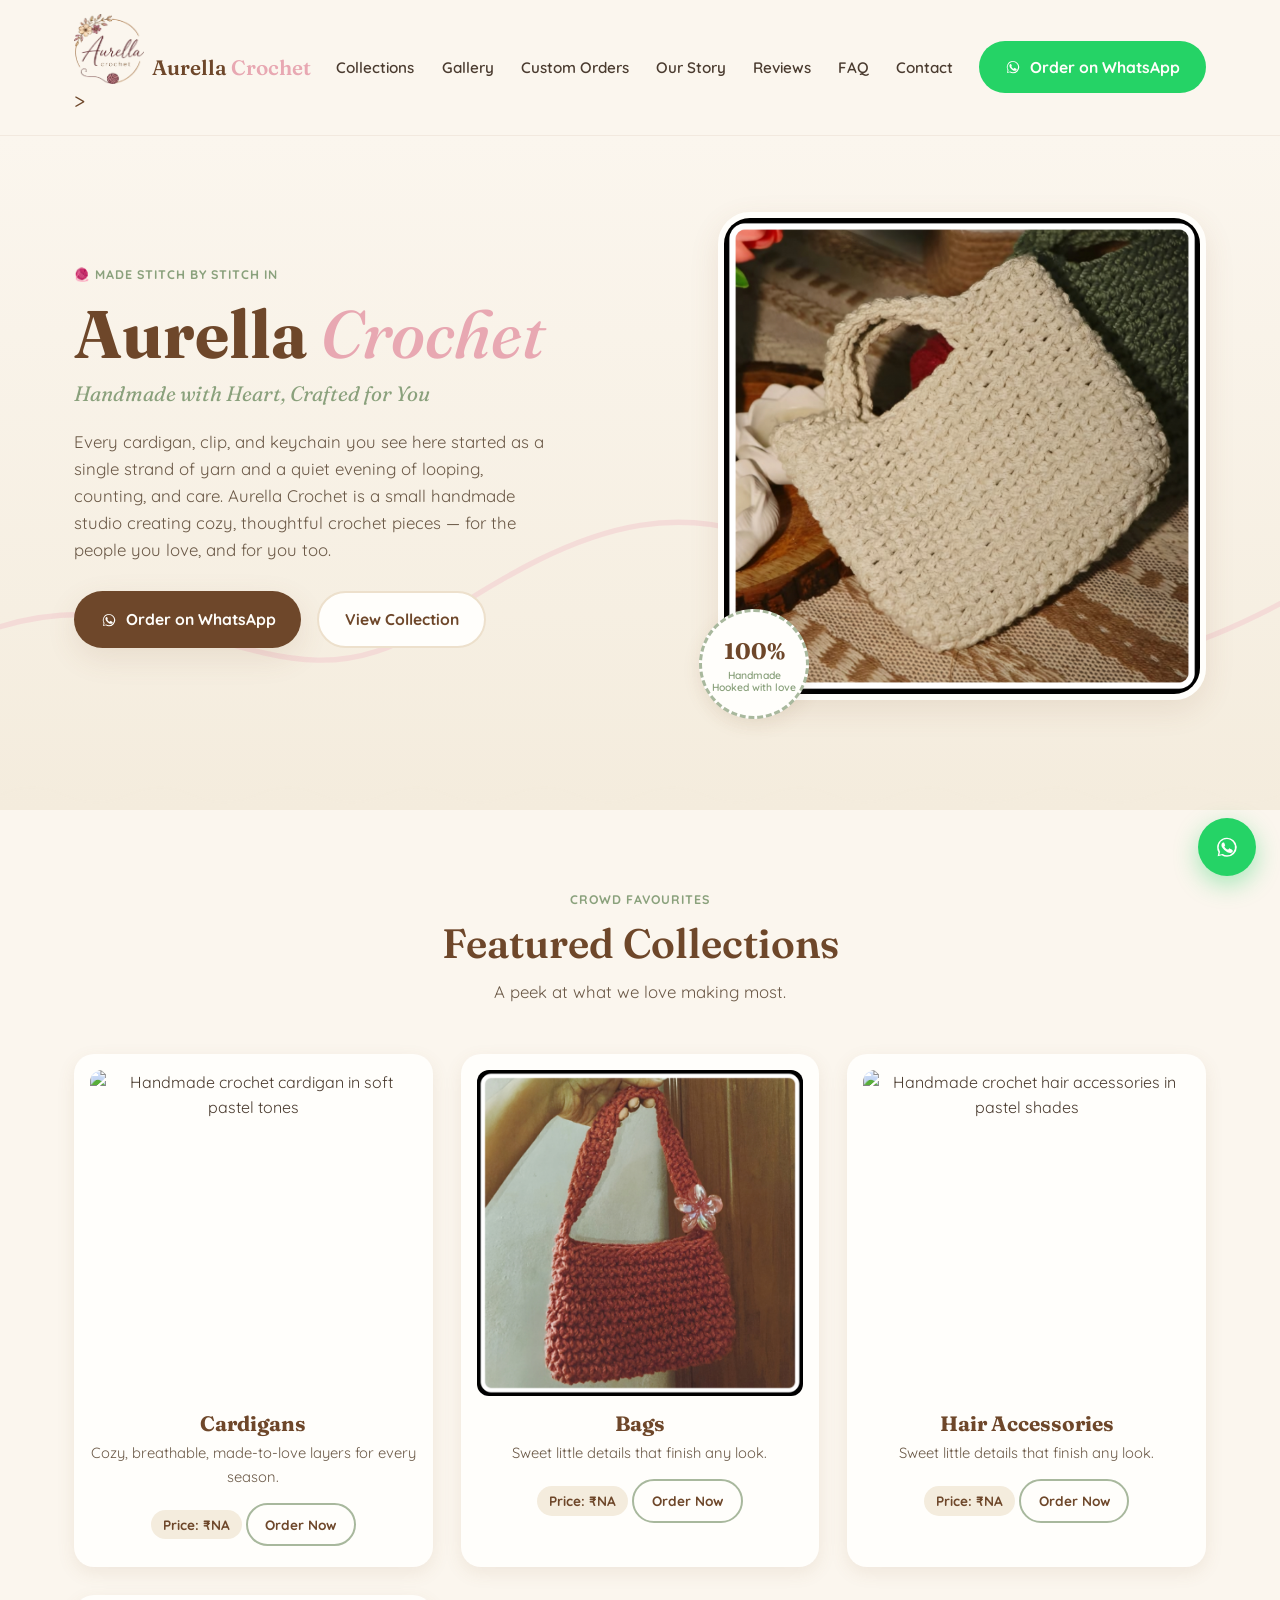
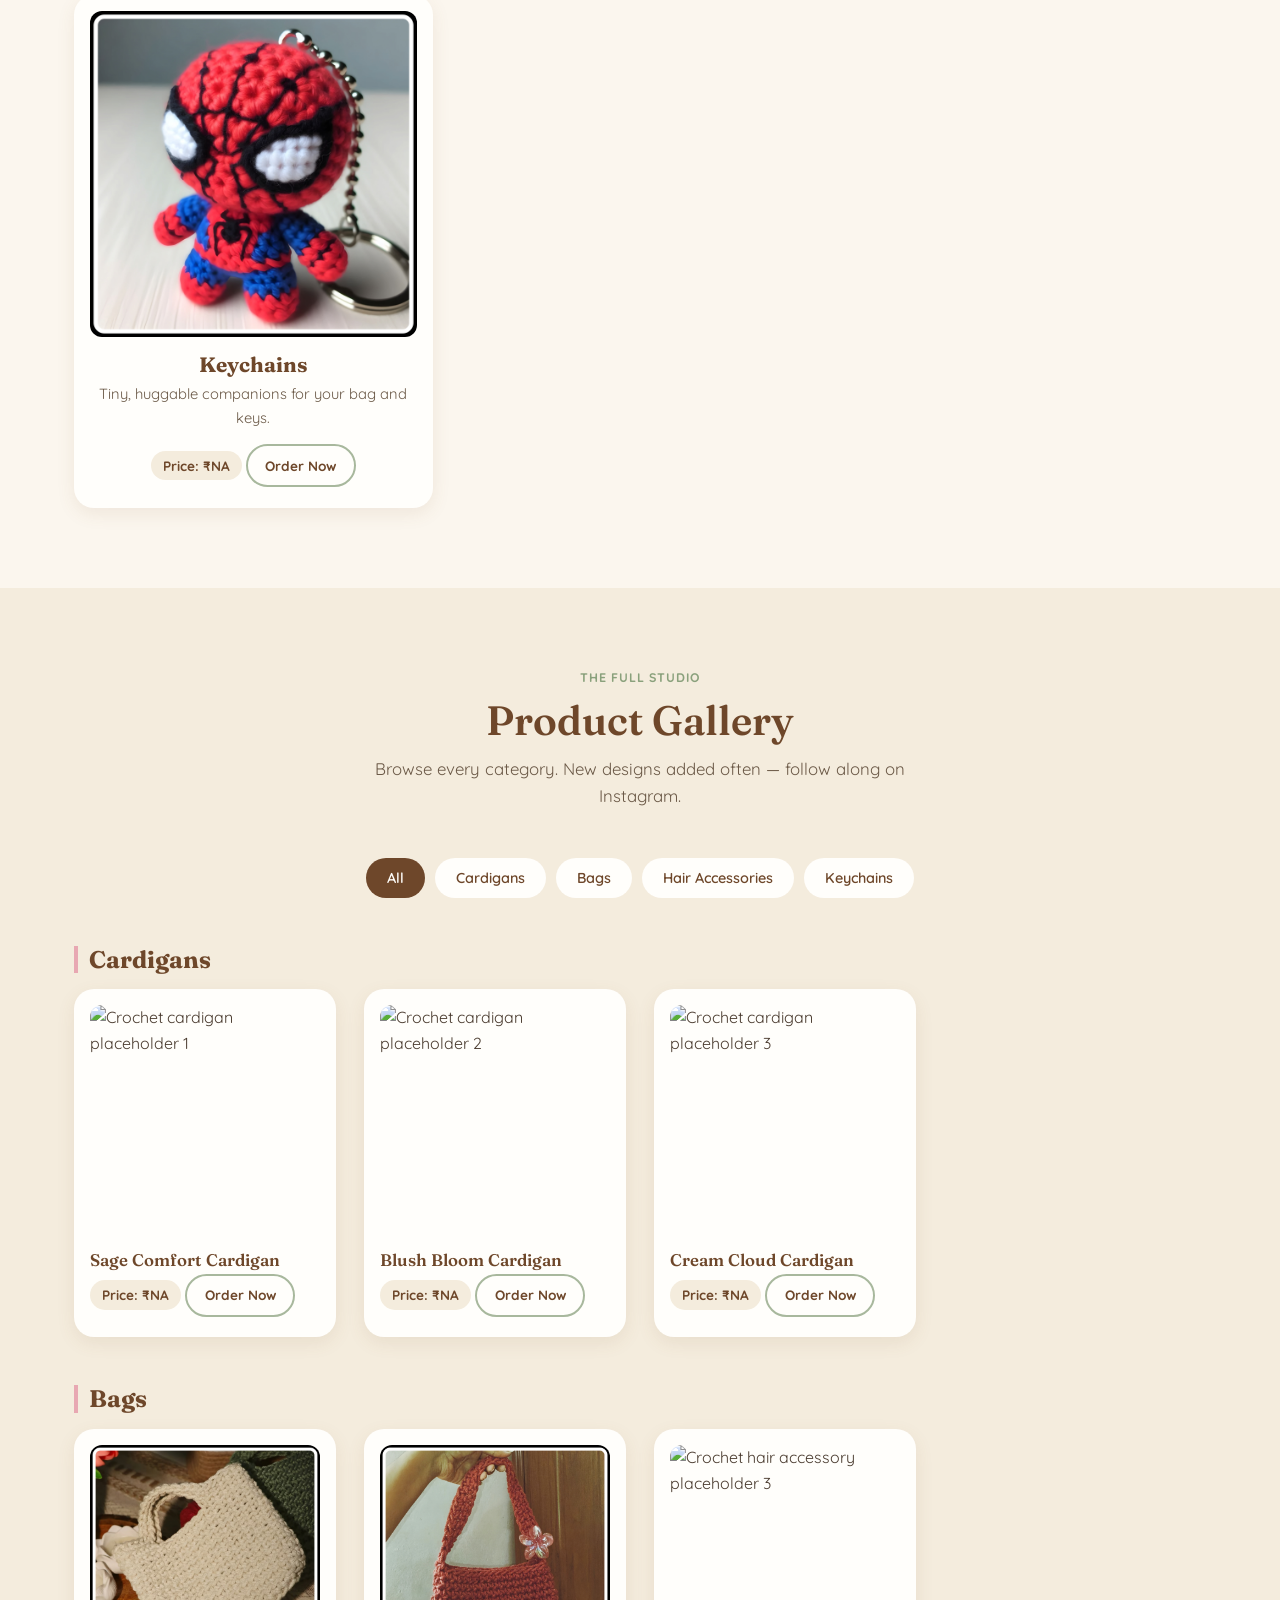
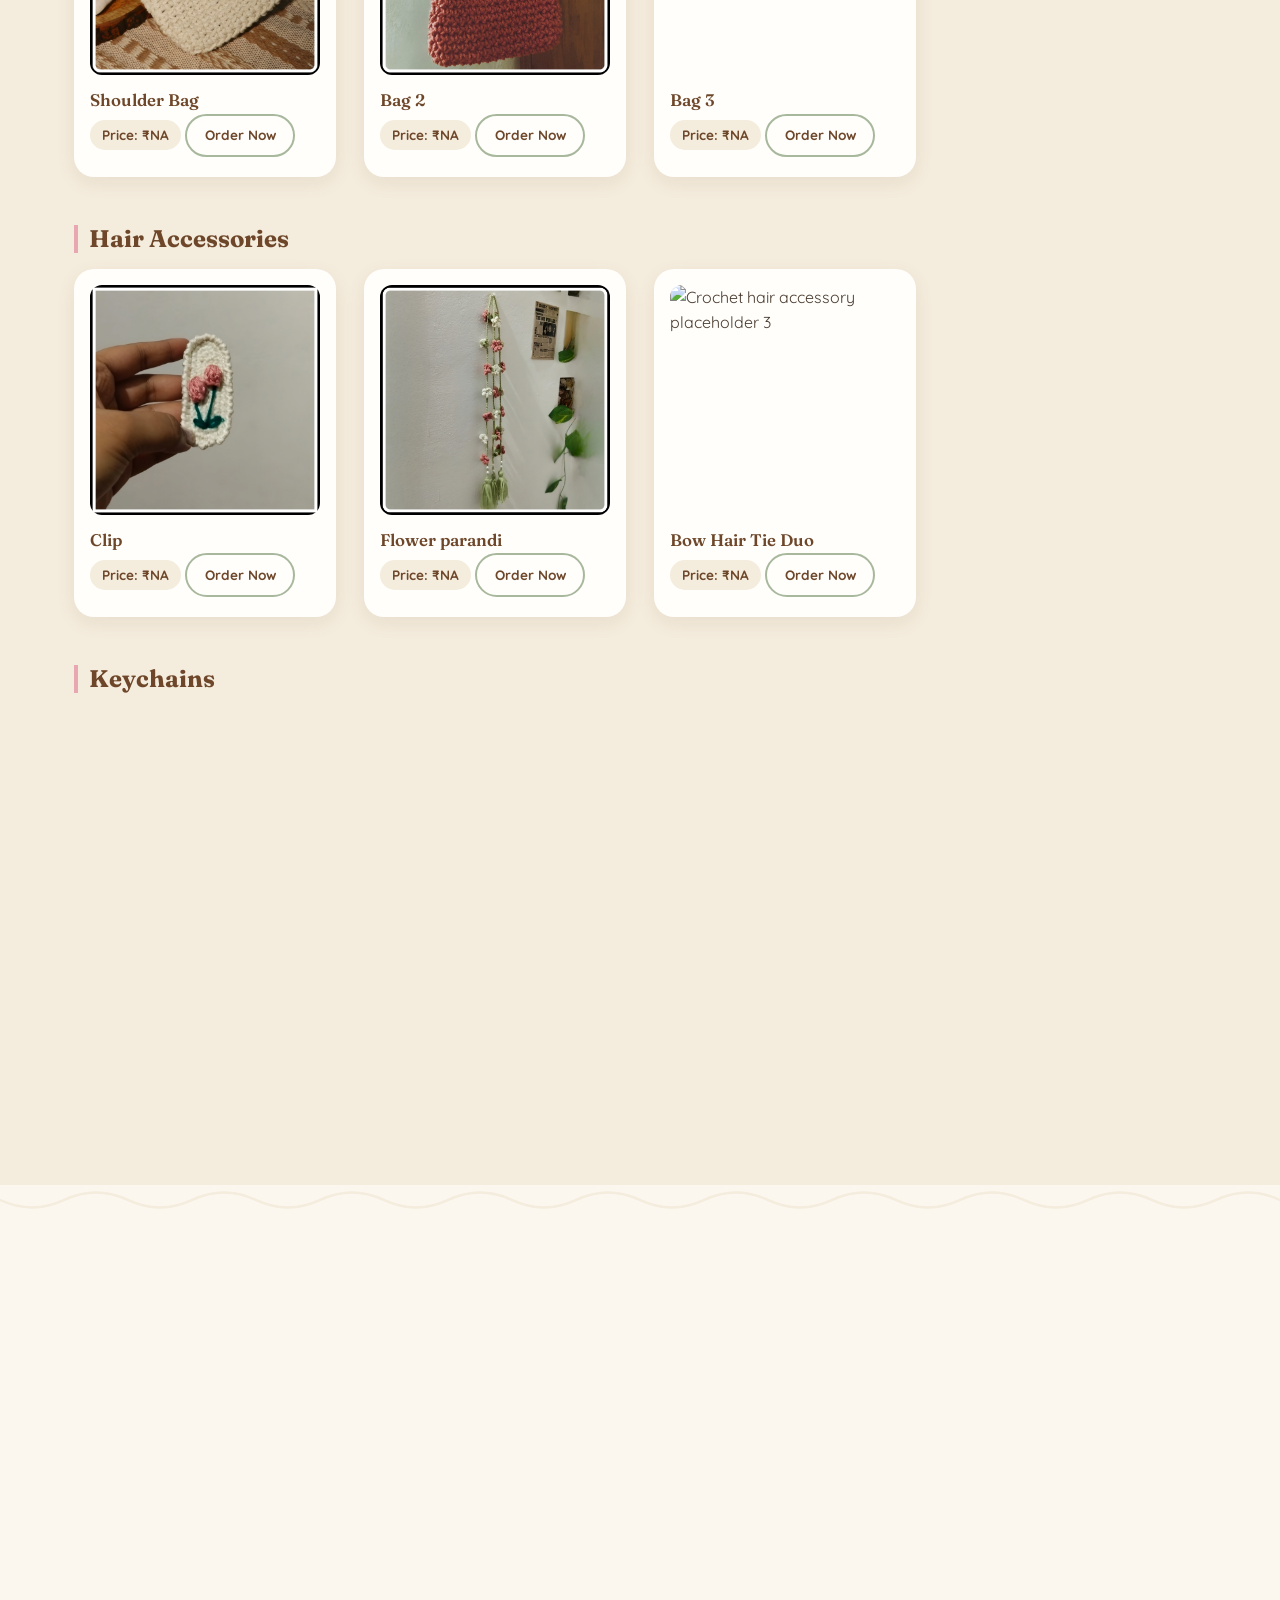
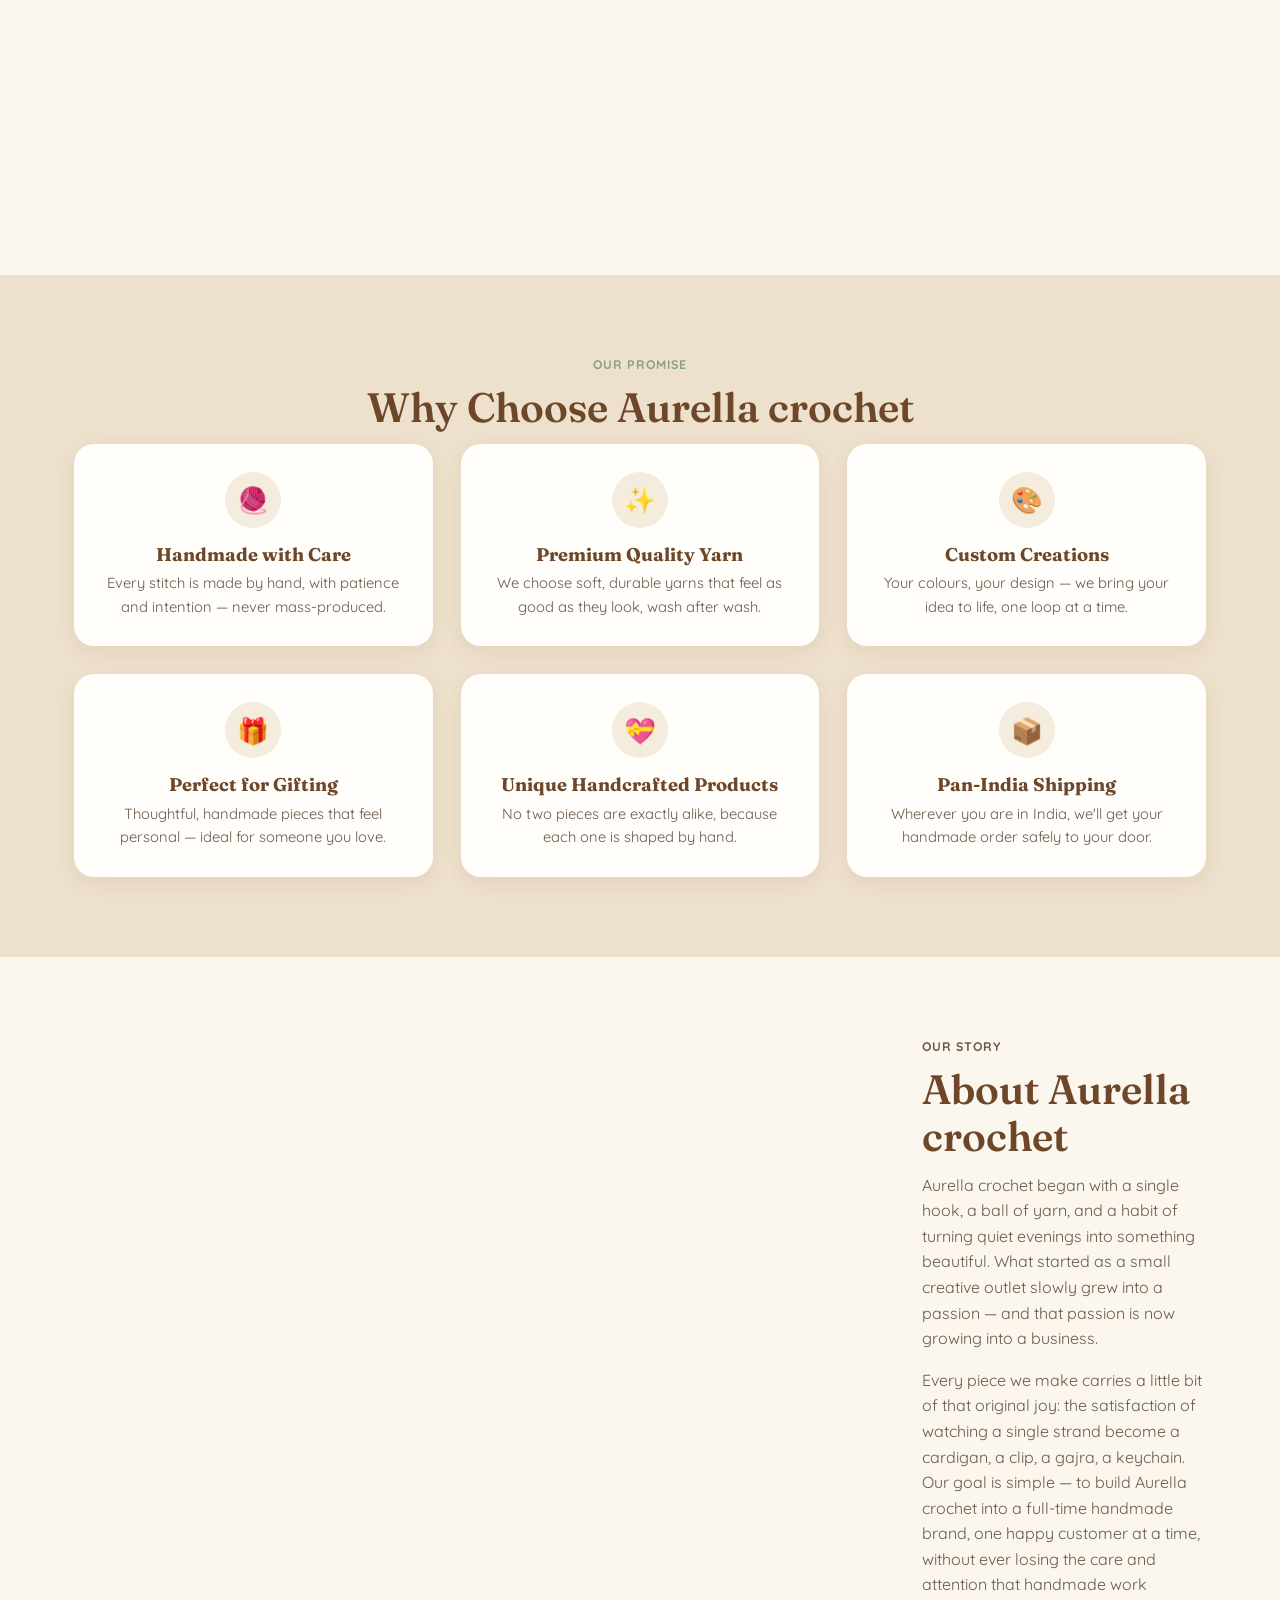
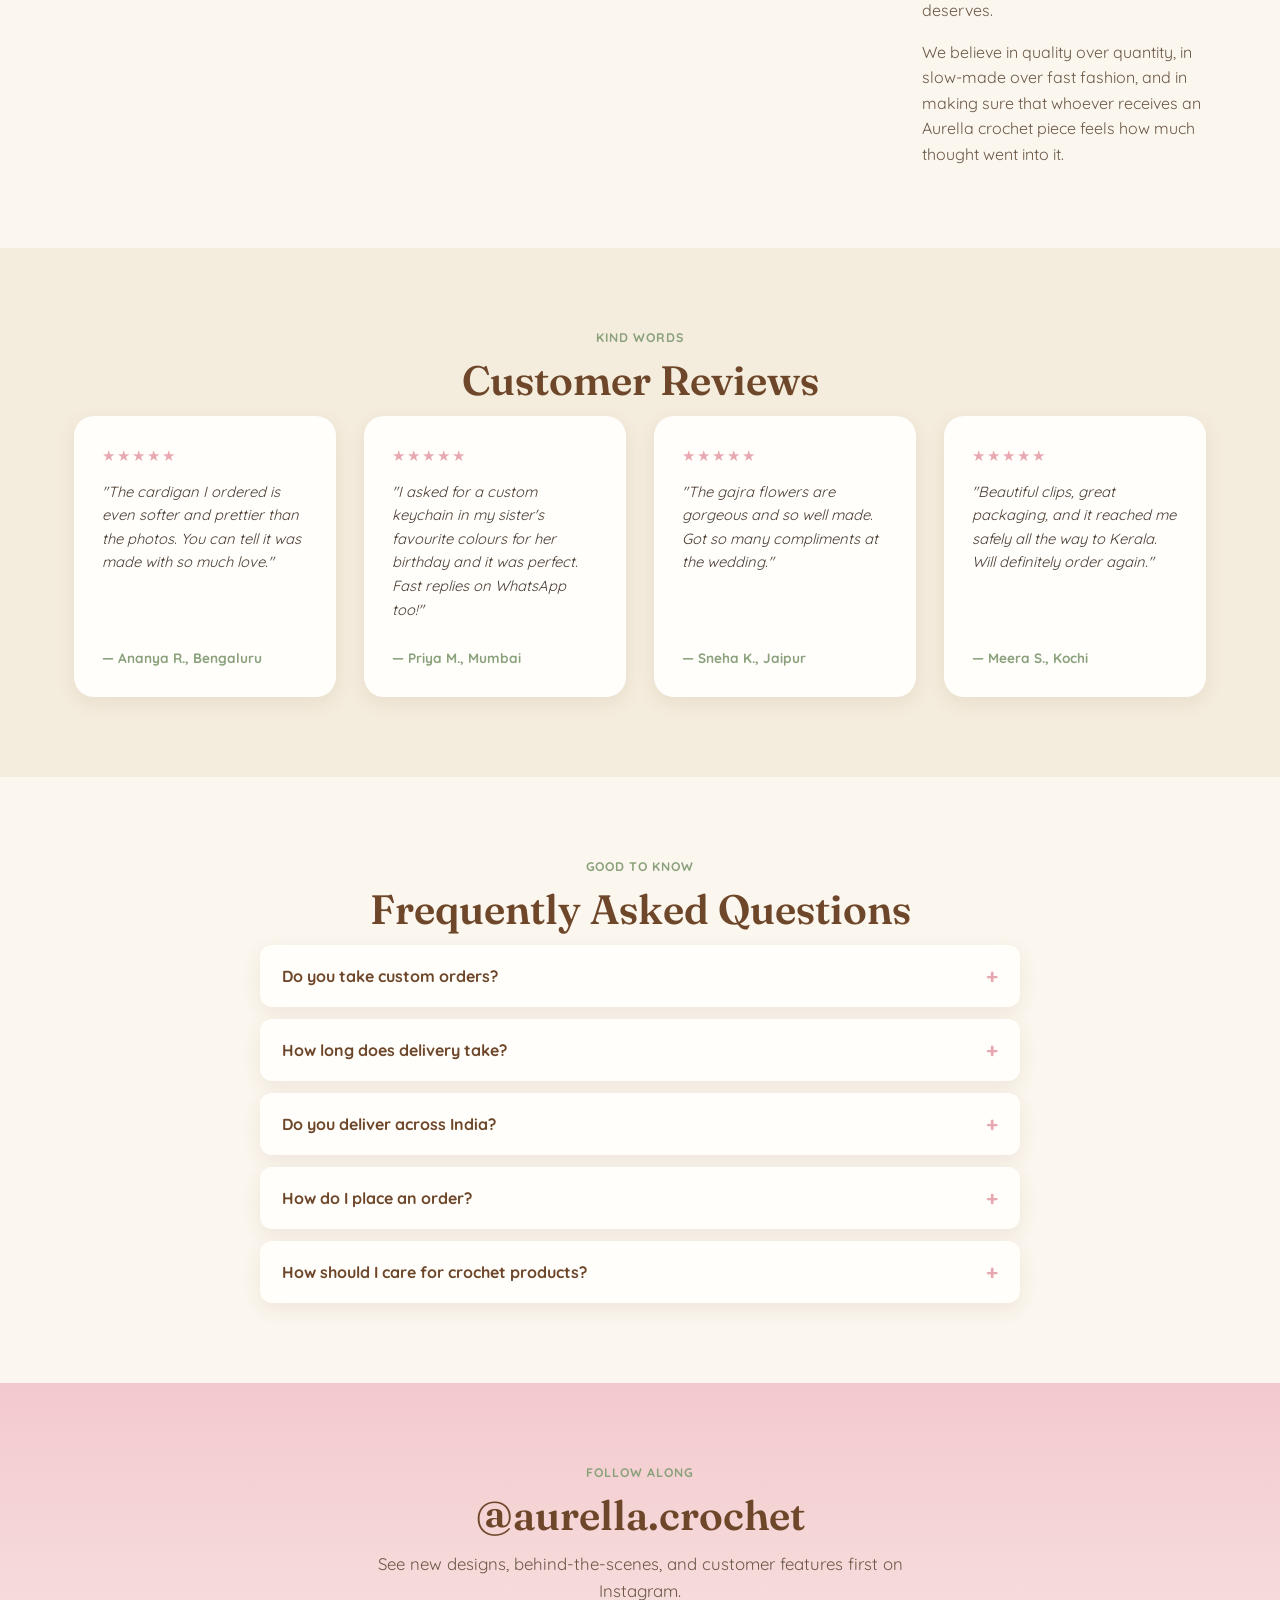
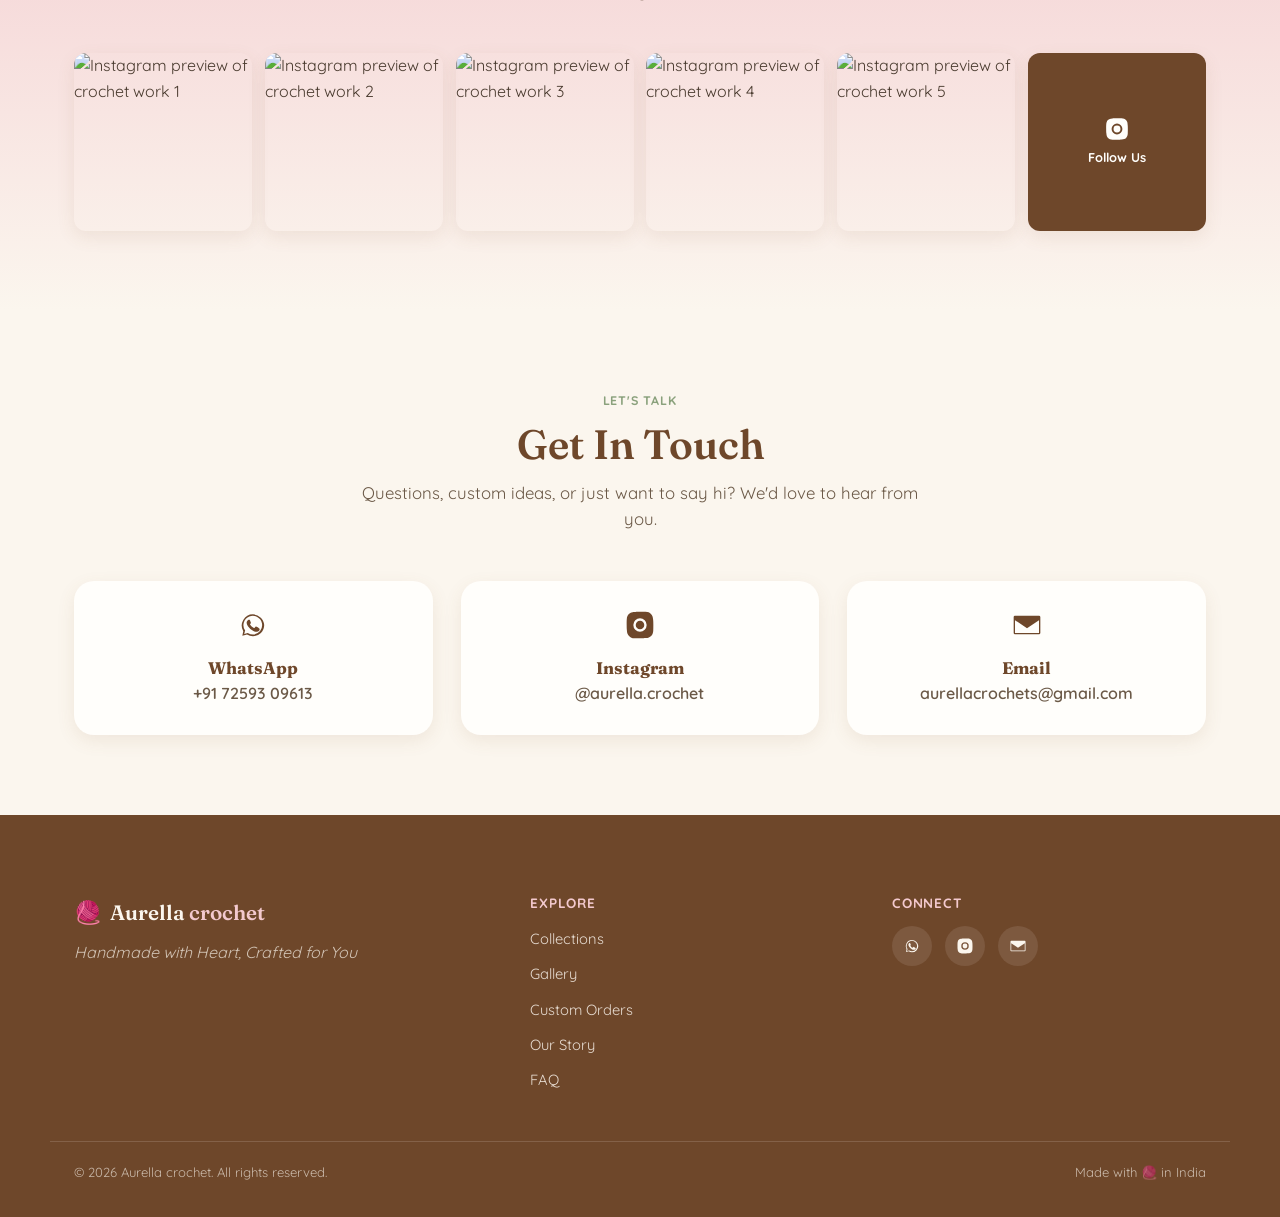
==== index.html @ 3448197d "Add files via upload" ====
<!DOCTYPE html>
<html lang="en">
<head>
<meta charset="UTF-8">
<meta name="viewport" content="width=device-width, initial-scale=1.0">

<!-- ============ SEO META TAGS ============ -->
<title>Aurella crochet | Handmade Crochet Cardigans, Hair Accessories &amp; Gifts in India</title>
<meta name="description" content="Aurella crochet creates handmade crochet cardigans, hair clips, parandis, gajra flowers and keychains. Custom orders welcome. Pan-India delivery. Order on WhatsApp today.">
<meta name="keywords" content="crochet, handmade crochet, crochet cardigan, crochet hair accessories, crochet keychain, crochet parandi, crochet gajra, custom crochet India, Aurella crochet">
<meta name="author" content="Aurella crochet">
<meta name="robots" content="index, follow">
<link rel="canonical" href="https://aurella-crochet.netlify.app/">

<!-- ============ OPEN GRAPH TAGS ============ -->
<meta property="og:type" content="website">
<meta property="og:title" content="Aurella crochet | Handmade with Heart, Crafted for You">
<meta property="og:description" content="Beautiful, cozy, handmade crochet cardigans, hair accessories, parandis, gajra flowers and keychains. Custom orders welcome. Delivering across India.">
<meta property="og:image" content="https://www.aurellacrochet.com/assets/og-image.jpg">
<meta property="og:url" content="https://aurella-crochet.netlify.app/">
<meta property="og:site_name" content="Aurella crochet">
<meta property="og:locale" content="en_IN">

<!-- ============ TWITTER CARD TAGS ============ -->
<meta name="twitter:card" content="summary_large_image">
<meta name="twitter:title" content="Aurella crochet | Handmade with Heart, Crafted for You">
<meta name="twitter:description" content="Beautiful, cozy, handmade crochet products. Custom orders welcome. Delivering across India. Order on WhatsApp.">
<meta name="twitter:image" content="https://www.aurellacrochet.com/assets/og-image.jpg">

<!-- ============ STRUCTURED DATA ============ -->
<script type="application/ld+json">
{
  "@context": "https://schema.org",
  "@type": "Store",
  "name": "Aurella Crochet",
  "description": "Handmade crochet brand offering cardigans, hair accessories, parandis, gajra flowers and keychains, with custom orders and pan-India delivery.",
  "image": "",
  "email": "aurellacrochets@gmail.com",
  "sameAs": [
    "https://instagram.com/aurella.crochet"
  ],
  "areaServed": "IN"
}
</script>

<!-- Preconnect for fonts -->
<link rel="preconnect" href="https://fonts.googleapis.com">
<link rel="preconnect" href="https://fonts.gstatic.com" crossorigin>
<link href="https://fonts.googleapis.com/css2?family=Fraunces:ital,opsz,wght@0,9..144,400;0,9..144,500;0,9..144,600;0,9..144,700;1,9..144,500&family=Quicksand:wght@400;500;600;700&display=swap" rel="stylesheet">

<link rel="stylesheet" href="style.css">

<!-- Favicon placeholder: replace with actual Aurella Crochet icon -->
<link rel="icon" href="data:image/svg+xml,<svg xmlns=%22http://www.w3.org/2000/svg%22 viewBox=%220 0 100 100%22><text y=%22.9em%22 font-size=%2290%22>🧶</text></svg>">
</head>
<body>

<!-- Skip link for accessibility -->
<a href="#main-content" class="skip-link">Skip to main content</a>

<!-- ============================================================
     HEADER / NAVIGATION
============================================================ -->
<header class="site-header" id="site-header">
  <div class="container header-inner">
    <a href="#hero" class="logo">
      <span class="logo-mark" aria-hidden="true"><img src = "Images/Logo/Aurella Logo.png" alt="Aurella Logo placeholder 1" loading="lazy" width="70" height="70"> > </span>
      <span class="logo-text">Aurella <em>Crochet</em></span>
    </a>

    <nav class="main-nav" id="main-nav" aria-label="Primary">
      <ul>
        <li><a href="#collections">Collections</a></li>
        <li><a href="#gallery">Gallery</a></li>
        <li><a href="#custom-orders">Custom Orders</a></li>
        <li><a href="#about">Our Story</a></li>
        <li><a href="#reviews">Reviews</a></li>
        <li><a href="#faq">FAQ</a></li>
        <li><a href="#contact">Contact</a></li>
      </ul> 
    </nav>

    <a href="https://wa.me/917259309613?text=Hello%20Aurella%20crochet%2C%0AI%20am%20interested%20in%20your%20crochet%20products%20and%20would%20like%20more%20information." class="btn btn-whatsapp nav-cta" target="_blank" rel="noopener">
      <svg class="icon-whatsapp" viewBox="0 0 24 24" aria-hidden="true"><path d="M17.6 6.3A8.4 8.4 0 0 0 12 4a8.4 8.4 0 0 0-7.3 12.6L4 20l3.5-.9A8.4 8.4 0 0 0 12 20.4a8.4 8.4 0 0 0 8.4-8.4 8.4 8.4 0 0 0-2.8-5.7zm-5.6 12.8a7 7 0 0 1-3.6-1l-.3-.1-2.7.7.7-2.6-.2-.3a7 7 0 1 1 6.1 3.3zm3.8-5.2c-.2-.1-1.2-.6-1.4-.7-.2-.1-.3-.1-.5.1s-.6.7-.7.8-.3.2-.5.1a5.7 5.7 0 0 1-1.7-1 6.4 6.4 0 0 1-1.2-1.5c-.1-.2 0-.3.1-.4l.3-.4.2-.3a.4.4 0 0 0 0-.4c-.1-.1-.5-1.2-.7-1.7-.2-.4-.4-.4-.5-.4h-.5a.9.9 0 0 0-.6.3 2.7 2.7 0 0 0-.9 2 4.7 4.7 0 0 0 1 2.5 10.7 10.7 0 0 0 4.1 3.6c.6.2 1 .4 1.4.5.6.2 1.1.1 1.5.1.5-.1 1.4-.6 1.6-1.1.2-.5.2-1 .1-1.1z"/></svg>
      Order on WhatsApp
    </a>

    <button class="menu-toggle" id="menu-toggle" aria-label="Open menu" aria-expanded="false" aria-controls="main-nav">
      <span></span><span></span><span></span>
    </button>
  </div>
</header>

<main id="main-content">

  <!-- ============================================================
       1. HERO SECTION
  ============================================================ -->
  <section class="hero" id="hero">
    <div class="hero-yarn-bg" aria-hidden="true">
      <!-- Decorative animated yarn chain-stitch line -->
      <svg viewBox="0 0 1200 600" preserveAspectRatio="xMidYMid slice" class="yarn-strand">
        <path id="yarnPath" d="M -50 480 C 150 380, 250 560, 400 460 S 650 320, 800 420 S 1050 540, 1300 380" />
      </svg>
    </div>

    <div class="container hero-inner">
      <div class="hero-copy">
        <p class="eyebrow">🧶 Made stitch by stitch in </p>
        <h1 class="hero-title">Aurella <em>Crochet</em></h1>
        <p class="hero-tagline">Handmade with Heart, Crafted for You</p>
        <p class="hero-text">
          Every cardigan, clip, and keychain you see here started as a single strand of yarn
          and a quiet evening of looping, counting, and care. Aurella Crochet is a small
          handmade studio creating cozy, thoughtful crochet pieces &mdash; for the people you
          love, and for you too.
        </p>
        <div class="hero-actions">
          <a href="https://wa.me/917259309613?text=Hello%20Aurella%20Crochet%2C%0AI%20am%20interested%20in%20your%20crochet%20products%20and%20would%20like%20more%20information." class="btn btn-primary" target="_blank" rel="noopener">
            <svg class="icon-whatsapp" viewBox="0 0 24 24" aria-hidden="true"><path d="M17.6 6.3A8.4 8.4 0 0 0 12 4a8.4 8.4 0 0 0-7.3 12.6L4 20l3.5-.9A8.4 8.4 0 0 0 12 20.4a8.4 8.4 0 0 0 8.4-8.4 8.4 8.4 0 0 0-2.8-5.7zm-5.6 12.8a7 7 0 0 1-3.6-1l-.3-.1-2.7.7.7-2.6-.2-.3a7 7 0 1 1 6.1 3.3zm3.8-5.2c-.2-.1-1.2-.6-1.4-.7-.2-.1-.3-.1-.5.1s-.6.7-.7.8-.3.2-.5.1a5.7 5.7 0 0 1-1.7-1 6.4 6.4 0 0 1-1.2-1.5c-.1-.2 0-.3.1-.4l.3-.4.2-.3a.4.4 0 0 0 0-.4c-.1-.1-.5-1.2-.7-1.7-.2-.4-.4-.4-.5-.4h-.5a.9.9 0 0 0-.6.3 2.7 2.7 0 0 0-.9 2 4.7 4.7 0 0 0 1 2.5 10.7 10.7 0 0 0 4.1 3.6c.6.2 1 .4 1.4.5.6.2 1.1.1 1.5.1.5-.1 1.4-.6 1.6-1.1.2-.5.2-1 .1-1.1z"/></svg>
            Order on WhatsApp
          </a>
          <a href="#gallery" class="btn btn-secondary">View Collection</a>
        </div>
      </div>

      <div class="hero-visual">
        <!-- PLACEHOLDER IMAGE: replace with a real hero photo of a finished crochet piece (e.g. cardigan flat-lay) -->
        <div class="hero-frame">
          <img src="Images/Logo/Main Bag.jpeg"
               alt="Handmade crochet cardigan flat-lay, soft pastel colours"
               loading="eager" width="1200" height="1200">
        </div>
        <div class="hero-badge">
          <span class="hero-badge-num">100%</span>
          <span class="hero-badge-label">Handmade<br>Hooked with love</span>
        </div>
      </div>
    </div>

    <div class="section-divider" aria-hidden="true">
      <svg viewBox="0 0 1200 40" preserveAspectRatio="none"><path d="M0 20 Q 30 0 60 20 T 120 20 T 180 20 T 240 20 T 300 20 T 360 20 T 420 20 T 480 20 T 540 20 T 600 20 T 660 20 T 720 20 T 780 20 T 840 20 T 900 20 T 960 20 T 1020 20 T 1080 20 T 1140 20 T 1200 20" /></svg>
    </div>
  </section>

  <!-- ============================================================
       2. FEATURED COLLECTIONS
  ============================================================ -->
  <section class="featured" id="collections">
    <div class="container">
      <p class="eyebrow center">Crowd favourites</p>
      <h2 class="section-title center">Featured Collections</h2>
      <p class="section-subtitle center">A peek at what we love making most.</p>

      <div class="featured-grid">
        <article class="featured-card">
          <div class="featured-img">
            <!-- PLACEHOLDER IMAGE: replace with real cardigan product photo -->
            <img src="Images/Cardigans/Cardigan.jpeg" alt="Handmade crochet cardigan in soft pastel tones" loading="lazy" width="700" height="700">
          </div>
          <h3>Cardigans</h3>
          <p>Cozy, breathable, made-to-love layers for every season.</p>
          <span class="price">Price: ₹NA</span>
          <a href="https://wa.me/917259309613?text=Hello%20Aurella%20crochet%2C%0AI%20am%20interested%20in%20your%20crochet%20products%20and%20would%20like%20more%20information." class="btn btn-outline btn-small" target="_blank" rel="noopener">Order Now</a>
        </article>
        <article class="featured-card">
          <div class="featured-img">
            <!-- PLACEHOLDER IMAGE: replace with real hair accessories product photo -->
            <img src="Images/Bags/Shoulder Bag.jpeg" alt="Handmade crochet hair accessories in pastel shades" loading="lazy" width="700" height="700">
          </div>
          <h3>Bags</h3>
          <p>Sweet little details that finish any look.</p>
          <span class="price">Price: ₹NA</span>
          <a href="https://wa.me/917259309613?text=Hello%20Aurella%20crochet%2C%0AI%20am%20interested%20in%20your%20crochet%20products%20and%20would%20like%20more%20information." class="btn btn-outline btn-small" target="_blank" rel="noopener">Order Now</a>
        </article>

        <article class="featured-card">
          <div class="featured-img">
            <!-- PLACEHOLDER IMAGE: replace with real hair accessories product photo -->
            <img src="https://images.unsplash.com/photo-1620331311520-246422fd82f9?auto=format&fit=crop&w=700&q=80" alt="Handmade crochet hair accessories in pastel shades" loading="lazy" width="700" height="700">
          </div>
          <h3>Hair Accessories</h3>
          <p>Sweet little details that finish any look.</p>
          <span class="price">Price: ₹NA</span>
          <a href="https://wa.me/917259309613?text=Hello%20Aurella%20crochet%2C%0AI%20am%20interested%20in%20your%20crochet%20products%20and%20would%20like%20more%20information." class="btn btn-outline btn-small" target="_blank" rel="noopener">Order Now</a>
        </article>

        <article class="featured-card">
          <div class="featured-img">
            <!-- PLACEHOLDER IMAGE: replace with real keychain product photo -->
            <img src="Images/Key chains/Spiderman.jpeg" alt="Handmade crochet keychains, small and colourful" loading="lazy" width="700" height="700">
          </div>
          <h3>Keychains</h3>
          <p>Tiny, huggable companions for your bag and keys.</p>
          <span class="price">Price: ₹NA</span>
          <a href="https://wa.me/917259309613?text=Hello%20Aurella%20crochet%2C%0AI%20am%20interested%20in%20your%20crochet%20products%20and%20would%20like%20more%20information." class="btn btn-outline btn-small" target="_blank" rel="noopener">Order Now</a>
        </article>
      </div>
    </div>
  </section>

  <!-- ============================================================
       3. PRODUCT GALLERY (all categories)
  ============================================================ -->
  <section class="gallery" id="gallery">
    <div class="container">
      <p class="eyebrow center">The full studio</p>
      <h2 class="section-title center">Product Gallery</h2>
      <p class="section-subtitle center">Browse every category. New designs added often &mdash; follow along on Instagram.</p>

      <!-- Category filter tabs -->
      <div class="gallery-tabs" role="tablist" aria-label="Product categories">
        <button class="tab-btn active" role="tab" aria-selected="true" data-category="all">All</button>
        <button class="tab-btn" role="tab" aria-selected="false" data-category="cardigans">Cardigans</button>
        <button class="tab-btn" role="tab" aria-selected="false" data-category="Bags">Bags</button>
        <button class="tab-btn" role="tab" aria-selected="false" data-category="hair">Hair Accessories</button>
        <button class="tab-btn" role="tab" aria-selected="false" data-category="keychains">Keychains</button>
      </div>

      <!-- CARDIGANS -->
      <div class="gallery-category" data-category="cardigans">
        <h3 class="category-title">Cardigans</h3>
        <div class="product-grid">
          <!-- PRODUCT PLACEHOLDER 1 -->
          <article class="product-card">
            <div class="product-img"><img src="Images/Cardigans/Cardigan.jpeg" alt="Crochet cardigan placeholder 1" loading="lazy" width="600" height="600"></div>
            <h4>Sage Comfort Cardigan</h4>
            <span class="price">Price: ₹NA</span>
            <a href="https://wa.me/917259309613?text=Hello%20Aurella%20crochet%2C%0AI%20am%20interested%20in%20your%20crochet%20products%20and%20would%20like%20more%20information." class="btn btn-outline btn-small" target="_blank" rel="noopener">Order Now</a>
          </article>
          <!-- PRODUCT PLACEHOLDER 2 -->
          <article class="product-card">
            <div class="product-img"><img src="https://images.unsplash.com/photo-1620799139507-2a76f79a2f4d?auto=format&fit=crop&w=600&q=80" alt="Crochet cardigan placeholder 2" loading="lazy" width="600" height="600"></div>
            <h4>Blush Bloom Cardigan</h4>
            <span class="price">Price: ₹NA</span>
            <a href="https://wa.me/917259309613?text=Hello%20Aurella%20crochet%2C%0AI%20am%20interested%20in%20your%20crochet%20products%20and%20would%20like%20more%20information." class="btn btn-outline btn-small" target="_blank" rel="noopener">Order Now</a>
          </article>
          <!-- PRODUCT PLACEHOLDER 3 -->
          <article class="product-card">
            <div class="product-img"><img src="https://images.unsplash.com/photo-1610047530885-69ed4a8f3c6f?auto=format&fit=crop&w=600&q=80" alt="Crochet cardigan placeholder 3" loading="lazy" width="600" height="600"></div>
            <h4>Cream Cloud Cardigan</h4>
            <span class="price">Price: ₹NA</span>
            <a href="https://wa.me/917259309613?text=Hello%20Aurella%20crochet%2C%0AI%20am%20interested%20in%20your%20crochet%20products%20and%20would%20like%20more%20information." class="btn btn-outline btn-small" target="_blank" rel="noopener">Order Now</a>
          </article>
          <!-- ADD MORE CARDIGAN PRODUCTS HERE: duplicate a .product-card block above -->
        </div>
      </div>
      <!-- Bags -->
      <div class="gallery-category" data-category="Bags">
        <h3 class="category-title">Bags</h3>
        <div class="product-grid">
          <article class="product-card">
            <div class="product-img"><img src="Images/Bags/Main Bag.jpeg" alt="Crochet hair accessory placeholder 1" loading="lazy" width="600" height="600"></div>
            <h4>Shoulder Bag</h4>
            <span class="price">Price: ₹NA</span>
            <a href="https://wa.me/917259309613?text=Hello%20Aurella%20crochet%2C%0AI%20am%20interested%20in%20your%20crochet%20products%20and%20would%20like%20more%20information." class="btn btn-outline btn-small" target="_blank" rel="noopener">Order Now</a>
          </article>
          <article class="product-card">
            <div class="product-img"><img src="Images/Bags/Shoulder Bag.jpeg" alt="Crochet hair accessory placeholder 2" loading="lazy" width="600" height="600"></div>
            <h4>Bag 2</h4>
            <span class="price">Price: ₹NA</span>
            <a href="https://wa.me/917259309613?text=Hello%20Aurella%20crochet%2C%0AI%20am%20interested%20in%20your%20crochet%20products%20and%20would%20like%20more%20information." class="btn btn-outline btn-small" target="_blank" rel="noopener">Order Now</a>
          </article>
          <article class="product-card">
            <div class="product-img"><img src="https://images.unsplash.com/photo-1535632066927-ab7c9ab60908?auto=format&fit=crop&w=600&q=80" alt="Crochet hair accessory placeholder 3" loading="lazy" width="600" height="600"></div>
            <h4>Bag 3</h4>
            <span class="price">Price: ₹NA</span>
            <a href="https://wa.me/917259309613?text=Hello%20Aurella%20crochet%2C%0AI%20am%20interested%20in%20your%20crochet%20products%20and%20would%20like%20more%20information." class="btn btn-outline btn-small" target="_blank" rel="noopener">Order Now</a>
          </article>
          <!-- ADD MORE HAIR ACCESSORY PRODUCTS HERE -->
        </div>
      </div>

      <!-- HAIR ACCESSORIES -->
      <div class="gallery-category" data-category="hair">
        <h3 class="category-title">Hair Accessories</h3>
        <div class="product-grid">
          <article class="product-card">
            <div class="product-img"><img src="Images/Hair Accessories/Clip.jpeg" alt="Crochet hair accessory placeholder 1" loading="lazy" width="600" height="600"></div>
            <h4>Clip</h4>
            <span class="price">Price: ₹NA</span>
            <a href="https://wa.me/917259309613?text=Hello%20Aurella%20crochet%2C%0AI%20am%20interested%20in%20your%20crochet%20products%20and%20would%20like%20more%20information." class="btn btn-outline btn-small" target="_blank" rel="noopener">Order Now</a>
          </article>
          <article class="product-card">
            <div class="product-img"><img src="Images/Hair Accessories/Paranda.jpeg" alt="Crochet hair accessory placeholder 2" loading="lazy" width="600" height="600"></div>
            <h4>Flower parandi</h4>
            <span class="price">Price: ₹NA</span>
            <a href="https://wa.me/917259309613?text=Hello%20Aurella%20crochet%2C%0AI%20am%20interested%20in%20your%20crochet%20products%20and%20would%20like%20more%20information." class="btn btn-outline btn-small" target="_blank" rel="noopener">Order Now</a>
          </article>
          <article class="product-card">
            <div class="product-img"><img src="https://images.unsplash.com/photo-1535632066927-ab7c9ab60908?auto=format&fit=crop&w=600&q=80" alt="Crochet hair accessory placeholder 3" loading="lazy" width="600" height="600"></div>
            <h4>Bow Hair Tie Duo</h4>
            <span class="price">Price: ₹NA</span>
            <a href="https://wa.me/917259309613?text=Hello%20Aurella%20crochet%2C%0AI%20am%20interested%20in%20your%20crochet%20products%20and%20would%20like%20more%20information." class="btn btn-outline btn-small" target="_blank" rel="noopener">Order Now</a>
          </article>
          <!-- ADD MORE HAIR ACCESSORY PRODUCTS HERE -->
        </div>
      </div>

      <!-- KEYCHAINS -->
      <div class="gallery-category" data-category="keychains">
        <h3 class="category-title">Keychains</h3>
        <div class="product-grid">
          <article class="product-card">
            <div class="product-img"><img src="Images/Key chains/Spiderman.jpeg" alt="Crochet keychain placeholder 1" loading="lazy" width="600" height="600"></div>
            <h4>Spiderman Keychain</h4>
            <span class="price">Price: ₹449</span>
            <a href="https://wa.me/917259309613?text=Hello%20Aurella%20crochet%2C%0AI%20am%20interested%20in%20your%20crochet%20products%20and%20would%20like%20more%20information." class="btn btn-outline btn-small" target="_blank" rel="noopener">Order Now</a>
          </article>
          <article class="product-card">
            <div class="product-img"><img src="https://images.unsplash.com/photo-1591025207163-942350e47db2?auto=format&fit=crop&w=600&q=80" alt="Crochet keychain placeholder 2" loading="lazy" width="600" height="600"></div>
            <h4>Bear Charm Keychain</h4>
            <span class="price">Price: ₹NA</span>
            <a href="https://wa.me/917259309613?text=Hello%20Aurella%20crochet%2C%0AI%20am%20interested%20in%20your%20crochet%20products%20and%20would%20like%20more%20information." class="btn btn-outline btn-small" target="_blank" rel="noopener">Order Now</a>
          </article>
          <article class="product-card">
            <div class="product-img"><img src="https://images.unsplash.com/photo-1530268729831-4b0b9e170218?auto=format&fit=crop&w=600&q=80" alt="Crochet keychain placeholder 3" loading="lazy" width="600" height="600"></div>
            <h4>Flower Bunch Keychain</h4>
            <span class="price">Price: ₹NA</span>
            <a href="https://wa.me/917259309613?text=Hello%20Aurella%20crochet%2C%0AI%20am%20interested%20in%20your%20crochet%20products%20and%20would%20like%20more%20information." class="btn btn-outline btn-small" target="_blank" rel="noopener">Order Now</a>
          </article>
          <!-- ADD MORE KEYCHAIN PRODUCTS HERE -->
        </div>
      </div>

    </div>
  </section>

  <!-- ============================================================
       4. CUSTOM ORDERS
  ============================================================ -->
  <section class="custom-orders" id="custom-orders">
    <div class="section-divider flip" aria-hidden="true">
      <svg viewBox="0 0 1200 40" preserveAspectRatio="none"><path d="M0 20 Q 30 0 60 20 T 120 20 T 180 20 T 240 20 T 300 20 T 360 20 T 420 20 T 480 20 T 540 20 T 600 20 T 660 20 T 720 20 T 780 20 T 840 20 T 900 20 T 960 20 T 1020 20 T 1080 20 T 1140 20 T 1200 20" /></svg>
    </div>
    <div class="container custom-inner">
      <div class="custom-text">
        <p class="eyebrow">Made just for you</p>
        <h2 class="section-title">Custom Crochet Orders</h2>
        <p>
          Have a colour palette in mind? A design you saw in a dream? Aurella crochet
          happily takes custom requests &mdash; from a cardigan in your favourite shade to a
          keychain matching your best friend's initials.
        </p>
        <ul class="custom-list">
          <li><span aria-hidden="true">🎨</span> Personalized colours, chosen by you</li>
          <li><span aria-hidden="true">✏️</span> Personalized designs &amp; patterns</li>
          <li><span aria-hidden="true">🧵</span> Every piece handmade upon request</li>
          <li><span aria-hidden="true">💌</span> Perfect for gifts and special occasions</li>
        </ul>
        <a href="https://wa.me/917259309613?text=Hello%20Aurella%20crochet%2C%0AI%20am%20interested%20in%20your%20crochet%20products%20and%20would%20like%20more%20information." class="btn btn-primary" target="_blank" rel="noopener">
          <svg class="icon-whatsapp" viewBox="0 0 24 24" aria-hidden="true"><path d="M17.6 6.3A8.4 8.4 0 0 0 12 4a8.4 8.4 0 0 0-7.3 12.6L4 20l3.5-.9A8.4 8.4 0 0 0 12 20.4a8.4 8.4 0 0 0 8.4-8.4 8.4 8.4 0 0 0-2.8-5.7zm-5.6 12.8a7 7 0 0 1-3.6-1l-.3-.1-2.7.7.7-2.6-.2-.3a7 7 0 1 1 6.1 3.3zm3.8-5.2c-.2-.1-1.2-.6-1.4-.7-.2-.1-.3-.1-.5.1s-.6.7-.7.8-.3.2-.5.1a5.7 5.7 0 0 1-1.7-1 6.4 6.4 0 0 1-1.2-1.5c-.1-.2 0-.3.1-.4l.3-.4.2-.3a.4.4 0 0 0 0-.4c-.1-.1-.5-1.2-.7-1.7-.2-.4-.4-.4-.5-.4h-.5a.9.9 0 0 0-.6.3 2.7 2.7 0 0 0-.9 2 4.7 4.7 0 0 0 1 2.5 10.7 10.7 0 0 0 4.1 3.6c.6.2 1 .4 1.4.5.6.2 1.1.1 1.5.1.5-.1 1.4-.6 1.6-1.1.2-.5.2-1 .1-1.1z"/></svg>
          Start a Custom Order
        </a>
      </div>
      <div class="custom-visual">
        <!-- PLACEHOLDER IMAGE: replace with photo of yarn swatches / custom color options -->
        <img src="Images/Logo/Main Bag.jpeg" alt="Pastel yarn skeins in cream, pink, sage and brown for custom crochet orders" loading="lazy" width="500" height="500">
      </div>
    </div>
  </section>

  <!-- ============================================================
       5. WHY CHOOSE AURELLA crochet
  ============================================================ -->
  <section class="why-us" id="why-us">
    <div class="container">
      <p class="eyebrow center">Our promise</p>
      <h2 class="section-title center">Why Choose Aurella crochet</h2>

      <div class="why-grid">
        <div class="why-card">
          <span class="why-icon" aria-hidden="true">🧶</span>
          <h3>Handmade with Care</h3>
          <p>Every stitch is made by hand, with patience and intention &mdash; never mass-produced.</p>
        </div>
        <div class="why-card">
          <span class="why-icon" aria-hidden="true">✨</span>
          <h3>Premium Quality Yarn</h3>
          <p>We choose soft, durable yarns that feel as good as they look, wash after wash.</p>
        </div>
        <div class="why-card">
          <span class="why-icon" aria-hidden="true">🎨</span>
          <h3>Custom Creations</h3>
          <p>Your colours, your design &mdash; we bring your idea to life, one loop at a time.</p>
        </div>
        <div class="why-card">
          <span class="why-icon" aria-hidden="true">🎁</span>
          <h3>Perfect for Gifting</h3>
          <p>Thoughtful, handmade pieces that feel personal &mdash; ideal for someone you love.</p>
        </div>
        <div class="why-card">
          <span class="why-icon" aria-hidden="true">💝</span>
          <h3>Unique Handcrafted Products</h3>
          <p>No two pieces are exactly alike, because each one is shaped by hand.</p>
        </div>
        <div class="why-card">
          <span class="why-icon" aria-hidden="true">📦</span>
          <h3>Pan-India Shipping</h3>
          <p>Wherever you are in India, we'll get your handmade order safely to your door.</p>
        </div>
      </div>
    </div>
  </section>

  <!-- ============================================================
       6. ABOUT AURELLA crochet
  ============================================================ -->
  <section class="about" id="about">
    <div class="container about-inner">
      <div class="about-visual">
        <!-- PLACEHOLDER IMAGE: replace with a photo of the maker crocheting / workspace -->
<video width="800" height="700" autoplay muted loop playsinline>
    <source src="Images/Logo/about video.mp4" type="video/mp4">
</video>
      </div>
      <div class="about-text">
        <p class="eyebrow">Our story</p>
        <h2 class="section-title">About Aurella crochet</h2>
        <p>
          Aurella crochet began with a single hook, a ball of yarn, and a habit of
          turning quiet evenings into something beautiful. What started as a small
          creative outlet slowly grew into a passion &mdash; and that passion is now
          growing into a business.
        </p>
        <p>
          Every piece we make carries a little bit of that original joy: the satisfaction
          of watching a single strand become a cardigan, a clip, a gajra, a keychain.
          Our goal is simple &mdash; to build Aurella crochet into a full-time handmade
          brand, one happy customer at a time, without ever losing the care and attention
          that handmade work deserves.
        </p>
        <p>
          We believe in quality over quantity, in slow-made over fast fashion, and in
          making sure that whoever receives an Aurella crochet piece feels how much
          thought went into it.
        </p>
      </div>
    </div>
  </section>

  <!-- ============================================================
       7. CUSTOMER REVIEWS
  ============================================================ -->
  <section class="reviews" id="reviews">
    <div class="container">
      <p class="eyebrow center">Kind words</p>
      <h2 class="section-title center">Customer Reviews</h2>

      <div class="reviews-grid">
        <article class="review-card">
          <div class="stars" aria-label="5 out of 5 stars">★★★★★</div>
          <p>"The cardigan I ordered is even softer and prettier than the photos. You can tell it was made with so much love."</p>
          <span class="reviewer">&mdash; Ananya R., Bengaluru</span>
        </article>
        <article class="review-card">
          <div class="stars" aria-label="5 out of 5 stars">★★★★★</div>
          <p>"I asked for a custom keychain in my sister's favourite colours for her birthday and it was perfect. Fast replies on WhatsApp too!"</p>
          <span class="reviewer">&mdash; Priya M., Mumbai</span>
        </article>
        <article class="review-card">
          <div class="stars" aria-label="5 out of 5 stars">★★★★★</div>
          <p>"The gajra flowers are gorgeous and so well made. Got so many compliments at the wedding."</p>
          <span class="reviewer">&mdash; Sneha K., Jaipur</span>
        </article>
        <article class="review-card">
          <div class="stars" aria-label="5 out of 5 stars">★★★★★</div>
          <p>"Beautiful clips, great packaging, and it reached me safely all the way to Kerala. Will definitely order again."</p>
          <span class="reviewer">&mdash; Meera S., Kochi</span>
        </article>
      </div>
    </div>
  </section>

  <!-- ============================================================
       8. FAQ
  ============================================================ -->
  <section class="faq" id="faq">
    <div class="container">
      <p class="eyebrow center">Good to know</p>
      <h2 class="section-title center">Frequently Asked Questions</h2>

      <div class="faq-list">
        <div class="faq-item">
          <button class="faq-question" aria-expanded="false">
            Do you take custom orders?
            <span class="faq-icon" aria-hidden="true">+</span>
          </button>
          <div class="faq-answer">
            <p>Yes! We love custom orders. Message us on WhatsApp with your preferred colours, design, and product, and we'll guide you through the rest.</p>
          </div>
        </div>

        <div class="faq-item">
          <button class="faq-question" aria-expanded="false">
            How long does delivery take?
            <span class="faq-icon" aria-hidden="true">+</span>
          </button>
          <div class="faq-answer">
            <p>Delivery timelines depend on the product and whether it's custom-made or ready-made. We'll share an estimated timeline with you as soon as your order is confirmed.</p>
          </div>
        </div>

        <div class="faq-item">
          <button class="faq-question" aria-expanded="false">
            Do you deliver across India?
            <span class="faq-icon" aria-hidden="true">+</span>
          </button>
          <div class="faq-answer">
            <p>Yes, we deliver pan-India. Wherever you are, we'll make sure your order reaches you safely.</p>
          </div>
        </div>

        <div class="faq-item">
          <button class="faq-question" aria-expanded="false">
            How do I place an order?
            <span class="faq-icon" aria-hidden="true">+</span>
          </button>
          <div class="faq-answer">
            <p>Simply tap any "Order Now" or "Order on WhatsApp" button on this site, or message us directly at +91 72593 09613. We'll take it from there.</p>
          </div>
        </div>

        <div class="faq-item">
          <button class="faq-question" aria-expanded="false">
            How should I care for crochet products?
            <span class="faq-icon" aria-hidden="true">+</span>
          </button>
          <div class="faq-answer">
            <p>Hand wash gently in cold water, avoid wringing, and lay flat to dry to help your crochet piece keep its shape for years to come.</p>
          </div>
        </div>
      </div>
    </div>
  </section>

  <!-- ============================================================
       9. INSTAGRAM SHOWCASE
  ============================================================ -->
  <section class="instagram" id="instagram">
    <div class="container insta-inner">
      <p class="eyebrow center">Follow along</p>
      <h2 class="section-title center">@aurella.crochet</h2>
      <p class="section-subtitle center">See new designs, behind-the-scenes, and customer features first on Instagram.</p>

      <div class="insta-grid">
        <!-- PLACEHOLDER IMAGES: replace with real Instagram post screenshots/photos -->
        <div class="insta-item"><img src="https://images.unsplash.com/photo-1614251056216-f748f76cd228?auto=format&fit=crop&w=400&q=80" alt="Instagram preview of crochet work 1" loading="lazy" width="400" height="400"></div>
        <div class="insta-item"><img src="https://images.unsplash.com/photo-1599643478518-a784e5dc4c8f?auto=format&fit=crop&w=400&q=80" alt="Instagram preview of crochet work 2" loading="lazy" width="400" height="400"></div>
        <div class="insta-item"><img src="https://images.unsplash.com/photo-1612817159949-195b6eb9e31a?auto=format&fit=crop&w=400&q=80" alt="Instagram preview of crochet work 3" loading="lazy" width="400" height="400"></div>
        <div class="insta-item"><img src="https://images.unsplash.com/photo-1490750967868-88aa4486c946?auto=format&fit=crop&w=400&q=80" alt="Instagram preview of crochet work 4" loading="lazy" width="400" height="400"></div>
        <div class="insta-item"><img src="https://images.unsplash.com/photo-1601924638867-3ec0d33d4759?auto=format&fit=crop&w=400&q=80" alt="Instagram preview of crochet work 5" loading="lazy" width="400" height="400"></div>
        <div class="insta-item insta-cta">
          <a href="https://instagram.com/aurella.crochet" target="_blank" rel="noopener">
            <svg viewBox="0 0 24 24" aria-hidden="true"><path d="M12 2c2.7 0 3 0 4.1.06 1.1.06 1.8.22 2.4.47.7.27 1.2.62 1.7 1.13.5.5.86 1 1.13 1.7.25.66.41 1.3.47 2.4C21.94 9 22 9.3 22 12s0 3-.06 4.1c-.06 1.1-.22 1.8-.47 2.4a4.6 4.6 0 0 1-1.13 1.7c-.5.5-1 .86-1.7 1.13-.66.25-1.3.41-2.4.47C15 21.94 14.7 22 12 22s-3 0-4.1-.06c-1.1-.06-1.8-.22-2.4-.47a4.6 4.6 0 0 1-1.7-1.13 4.6 4.6 0 0 1-1.13-1.7c-.25-.66-.41-1.3-.47-2.4C2.06 15 2 14.7 2 12s0-3 .06-4.1c.06-1.1.22-1.8.47-2.4.27-.7.62-1.2 1.13-1.7.5-.5 1-.86 1.7-1.13.66-.25 1.3-.41 2.4-.47C9 2.06 9.3 2 12 2zm0 5a5 5 0 1 0 0 10 5 5 0 0 0 0-10zm0 1.8a3.2 3.2 0 1 1 0 6.4 3.2 3.2 0 0 1 0-6.4zm5.4-2.4a1.2 1.2 0 1 1 0 2.4 1.2 1.2 0 0 1 0-2.4z"/></svg>
            <span>Follow Us</span>
          </a>
        </div>
      </div>
    </div>
  </section>

  <!-- ============================================================
       10. CONTACT
  ============================================================ -->
  <section class="contact" id="contact">
    <div class="container">
      <p class="eyebrow center">Let's talk</p>
      <h2 class="section-title center">Get In Touch</h2>
      <p class="section-subtitle center">Questions, custom ideas, or just want to say hi? We'd love to hear from you.</p>

      <div class="contact-grid">
        <a class="contact-card" href="https://wa.me/917259309613?text=Hello%20Aurella%20crochet%2C%0AI%20am%20interested%20in%20your%20crochet%20products%20and%20would%20like%20more%20information." target="_blank" rel="noopener">
          <svg class="icon-whatsapp" viewBox="0 0 24 24" aria-hidden="true"><path d="M17.6 6.3A8.4 8.4 0 0 0 12 4a8.4 8.4 0 0 0-7.3 12.6L4 20l3.5-.9A8.4 8.4 0 0 0 12 20.4a8.4 8.4 0 0 0 8.4-8.4 8.4 8.4 0 0 0-2.8-5.7zm-5.6 12.8a7 7 0 0 1-3.6-1l-.3-.1-2.7.7.7-2.6-.2-.3a7 7 0 1 1 6.1 3.3zm3.8-5.2c-.2-.1-1.2-.6-1.4-.7-.2-.1-.3-.1-.5.1s-.6.7-.7.8-.3.2-.5.1a5.7 5.7 0 0 1-1.7-1 6.4 6.4 0 0 1-1.2-1.5c-.1-.2 0-.3.1-.4l.3-.4.2-.3a.4.4 0 0 0 0-.4c-.1-.1-.5-1.2-.7-1.7-.2-.4-.4-.4-.5-.4h-.5a.9.9 0 0 0-.6.3 2.7 2.7 0 0 0-.9 2 4.7 4.7 0 0 0 1 2.5 10.7 10.7 0 0 0 4.1 3.6c.6.2 1 .4 1.4.5.6.2 1.1.1 1.5.1.5-.1 1.4-.6 1.6-1.1.2-.5.2-1 .1-1.1z"/></svg>
          <h3>WhatsApp</h3>
          <p>+91 72593 09613</p>
        </a>

        <a class="contact-card" href="https://instagram.com/aurella.crochet" target="_blank" rel="noopener">
          <svg viewBox="0 0 24 24" aria-hidden="true"><path d="M12 2c2.7 0 3 0 4.1.06 1.1.06 1.8.22 2.4.47.7.27 1.2.62 1.7 1.13.5.5.86 1 1.13 1.7.25.66.41 1.3.47 2.4C21.94 9 22 9.3 22 12s0 3-.06 4.1c-.06 1.1-.22 1.8-.47 2.4a4.6 4.6 0 0 1-1.13 1.7c-.5.5-1 .86-1.7 1.13-.66.25-1.3.41-2.4.47C15 21.94 14.7 22 12 22s-3 0-4.1-.06c-1.1-.06-1.8-.22-2.4-.47a4.6 4.6 0 0 1-1.7-1.13 4.6 4.6 0 0 1-1.13-1.7c-.25-.66-.41-1.3-.47-2.4C2.06 15 2 14.7 2 12s0-3 .06-4.1c.06-1.1.22-1.8.47-2.4.27-.7.62-1.2 1.13-1.7.5-.5 1-.86 1.7-1.13.66-.25 1.3-.41 2.4-.47C9 2.06 9.3 2 12 2zm0 5a5 5 0 1 0 0 10 5 5 0 0 0 0-10zm0 1.8a3.2 3.2 0 1 1 0 6.4 3.2 3.2 0 0 1 0-6.4zm5.4-2.4a1.2 1.2 0 1 1 0 2.4 1.2 1.2 0 0 1 0-2.4z"/></svg>
          <h3>Instagram</h3>
          <p>@aurella.crochet</p>
        </a>

        <a class="contact-card" href="mailto:aurellacrochets@gmail.com">
          <svg viewBox="0 0 24 24" aria-hidden="true"><path d="M3 5h18a1 1 0 0 1 1 1v12a1 1 0 0 1-1 1H3a1 1 0 0 1-1-1V6a1 1 0 0 1 1-1zm9 7.4L4.2 7H19.8L12 12.4zM3 8.4V18h18V8.4l-9 6-9-6z"/></svg>
          <h3>Email</h3>
          <p>aurellacrochets@gmail.com</p>
        </a>
      </div>
    </div>
  </section>

</main>

<!-- ============================================================
     FOOTER
============================================================ -->
<footer class="site-footer">
  <div class="container footer-inner">
    <div class="footer-brand">
      <a href="#hero" class="logo">
        <span class="logo-mark" aria-hidden="true">🧶</span>
        <span class="logo-text">Aurella <em>crochet</em></span>
      </a>
      <p>Handmade with Heart, Crafted for You</p>
    </div>

    <nav class="footer-links" aria-label="Footer">
      <h4>Explore</h4>
      <ul>
        <li><a href="#collections">Collections</a></li>
        <li><a href="#gallery">Gallery</a></li>
        <li><a href="#custom-orders">Custom Orders</a></li>
        <li><a href="#about">Our Story</a></li>
        <li><a href="#faq">FAQ</a></li>
      </ul>
    </nav>

    <div class="footer-social">
      <h4>Connect</h4>
      <div class="footer-social-icons">
        <a href="https://wa.me/917259309613?text=Hello%20Aurella%20crochet%2C%0AI%20am%20interested%20in%20your%20crochet%20products%20and%20would%20like%20more%20information." target="_blank" rel="noopener" aria-label="Order on WhatsApp">
          <svg class="icon-whatsapp" viewBox="0 0 24 24" aria-hidden="true"><path d="M17.6 6.3A8.4 8.4 0 0 0 12 4a8.4 8.4 0 0 0-7.3 12.6L4 20l3.5-.9A8.4 8.4 0 0 0 12 20.4a8.4 8.4 0 0 0 8.4-8.4 8.4 8.4 0 0 0-2.8-5.7zm-5.6 12.8a7 7 0 0 1-3.6-1l-.3-.1-2.7.7.7-2.6-.2-.3a7 7 0 1 1 6.1 3.3zm3.8-5.2c-.2-.1-1.2-.6-1.4-.7-.2-.1-.3-.1-.5.1s-.6.7-.7.8-.3.2-.5.1a5.7 5.7 0 0 1-1.7-1 6.4 6.4 0 0 1-1.2-1.5c-.1-.2 0-.3.1-.4l.3-.4.2-.3a.4.4 0 0 0 0-.4c-.1-.1-.5-1.2-.7-1.7-.2-.4-.4-.4-.5-.4h-.5a.9.9 0 0 0-.6.3 2.7 2.7 0 0 0-.9 2 4.7 4.7 0 0 0 1 2.5 10.7 10.7 0 0 0 4.1 3.6c.6.2 1 .4 1.4.5.6.2 1.1.1 1.5.1.5-.1 1.4-.6 1.6-1.1.2-.5.2-1 .1-1.1z"/></svg>
        </a>
        <a href="https://instagram.com/aurella.crochet" target="_blank" rel="noopener" aria-label="Follow on Instagram">
          <svg viewBox="0 0 24 24" aria-hidden="true"><path d="M12 2c2.7 0 3 0 4.1.06 1.1.06 1.8.22 2.4.47.7.27 1.2.62 1.7 1.13.5.5.86 1 1.13 1.7.25.66.41 1.3.47 2.4C21.94 9 22 9.3 22 12s0 3-.06 4.1c-.06 1.1-.22 1.8-.47 2.4a4.6 4.6 0 0 1-1.13 1.7c-.5.5-1 .86-1.7 1.13-.66.25-1.3.41-2.4.47C15 21.94 14.7 22 12 22s-3 0-4.1-.06c-1.1-.06-1.8-.22-2.4-.47a4.6 4.6 0 0 1-1.7-1.13 4.6 4.6 0 0 1-1.13-1.7c-.25-.66-.41-1.3-.47-2.4C2.06 15 2 14.7 2 12s0-3 .06-4.1c.06-1.1.22-1.8.47-2.4.27-.7.62-1.2 1.13-1.7.5-.5 1-.86 1.7-1.13.66-.25 1.3-.41 2.4-.47C9 2.06 9.3 2 12 2zm0 5a5 5 0 1 0 0 10 5 5 0 0 0 0-10zm0 1.8a3.2 3.2 0 1 1 0 6.4 3.2 3.2 0 0 1 0-6.4zm5.4-2.4a1.2 1.2 0 1 1 0 2.4 1.2 1.2 0 0 1 0-2.4z"/></svg>
        </a>
        <a href="mailto:aurellacrochets@gmail.com" aria-label="Email Aurella crochet">
          <svg viewBox="0 0 24 24" aria-hidden="true"><path d="M3 5h18a1 1 0 0 1 1 1v12a1 1 0 0 1-1 1H3a1 1 0 0 1-1-1V6a1 1 0 0 1 1-1zm9 7.4L4.2 7H19.8L12 12.4zM3 8.4V18h18V8.4l-9 6-9-6z"/></svg>
        </a>
      </div>
    </div>
  </div>

  <div class="container footer-bottom">
    <p>&copy; <span id="year"></span> Aurella crochet. All rights reserved.</p>
    <p>Made with 🧶 in India</p>
  </div>
</footer>

<!-- Floating WhatsApp button (mobile-friendly) -->
<a href="https://wa.me/917259309613?text=Hello%20Aurella%20crochet%2C%0AI%20am%20interested%20in%20your%20crochet%20products%20and%20would%20like%20more%20information." class="floating-whatsapp" target="_blank" rel="noopener" aria-label="Order on WhatsApp">
  <svg class="icon-whatsapp" viewBox="0 0 24 24" aria-hidden="true"><path d="M17.6 6.3A8.4 8.4 0 0 0 12 4a8.4 8.4 0 0 0-7.3 12.6L4 20l3.5-.9A8.4 8.4 0 0 0 12 20.4a8.4 8.4 0 0 0 8.4-8.4 8.4 8.4 0 0 0-2.8-5.7zm-5.6 12.8a7 7 0 0 1-3.6-1l-.3-.1-2.7.7.7-2.6-.2-.3a7 7 0 1 1 6.1 3.3zm3.8-5.2c-.2-.1-1.2-.6-1.4-.7-.2-.1-.3-.1-.5.1s-.6.7-.7.8-.3.2-.5.1a5.7 5.7 0 0 1-1.7-1 6.4 6.4 0 0 1-1.2-1.5c-.1-.2 0-.3.1-.4l.3-.4.2-.3a.4.4 0 0 0 0-.4c-.1-.1-.5-1.2-.7-1.7-.2-.4-.4-.4-.5-.4h-.5a.9.9 0 0 0-.6.3 2.7 2.7 0 0 0-.9 2 4.7 4.7 0 0 0 1 2.5 10.7 10.7 0 0 0 4.1 3.6c.6.2 1 .4 1.4.5.6.2 1.1.1 1.5.1.5-.1 1.4-.6 1.6-1.1.2-.5.2-1 .1-1.1z"/></svg>
</a>

<script src="script.js"></script>
</body>
</html>
---- style.css ----
/* ==========================================================================
   AURELLA CROCHETS — Stylesheet
   Design tokens: cream/beige/soft pink/sage/brown, Fraunces + Quicksand
   Signature motif: hand-drawn scalloped "chain-stitch" dividers & borders
   ========================================================================== */

:root {
  /* ---- Color tokens ---- */
  --cream:        #FBF6EE;
  --cream-deep:   #F4ECDD;
  --beige:        #EDE0CC;
  --pink:         #F3C9CE;
  --pink-deep:    #E8A8B2;
  --sage:         #A8B89D;
  --sage-deep:    #8AA17C;
  --brown:        #8B5E3C;
  --brown-deep:   #6E472A;
  --ink:          #4A3B2F;
  --white:        #FFFEFB;

  /* ---- Typography ---- */
  --font-display: 'Fraunces', Georgia, serif;
  --font-body:    'Quicksand', 'Segoe UI', sans-serif;

  /* ---- Spacing scale ---- */
  --space-xs: 0.5rem;
  --space-sm: 1rem;
  --space-md: 1.75rem;
  --space-lg: 3rem;
  --space-xl: 5rem;

  /* ---- Misc ---- */
  --radius-sm: 12px;
  --radius-md: 20px;
  --radius-lg: 32px;
  --shadow-soft: 0 10px 30px rgba(139, 94, 60, 0.12);
  --shadow-card: 0 6px 18px rgba(139, 94, 60, 0.10);
  --transition: 0.3s cubic-bezier(0.4, 0, 0.2, 1);
}

/* ==========================================================================
   RESET & BASE
   ========================================================================== */

*, *::before, *::after { box-sizing: border-box; }

html {
  scroll-behavior: smooth;
}

body {
  margin: 0;
  font-family: var(--font-body);
  color: var(--ink);
  background: var(--cream);
  line-height: 1.6;
  font-size: 16px;
  -webkit-font-smoothing: antialiased;
}

img { max-width: 100%; display: block; }

a { color: inherit; text-decoration: none; }

ul { list-style: none; margin: 0; padding: 0; }

button {
  font-family: inherit;
  cursor: pointer;
  border: none;
  background: none;
}

h1, h2, h3, h4 {
  font-family: var(--font-display);
  color: var(--brown-deep);
  margin: 0;
  line-height: 1.15;
}

p { margin: 0 0 1em 0; }
p:last-child { margin-bottom: 0; }

.container {
  width: 100%;
  max-width: 1180px;
  margin: 0 auto;
  padding: 0 1.5rem;
}

/* Respect reduced motion preference */
@media (prefers-reduced-motion: reduce) {
  *, *::before, *::after {
    animation-duration: 0.01ms !important;
    animation-iteration-count: 1 !important;
    transition-duration: 0.01ms !important;
    scroll-behavior: auto !important;
  }
}

/* Visible keyboard focus */
a:focus-visible,
button:focus-visible,
input:focus-visible {
  outline: 3px solid var(--sage-deep);
  outline-offset: 3px;
  border-radius: 4px;
}

/* Skip link */
.skip-link {
  position: absolute;
  left: -999px;
  top: 0;
  background: var(--brown-deep);
  color: var(--white);
  padding: 0.75rem 1.25rem;
  z-index: 999;
  border-radius: 0 0 8px 0;
}
.skip-link:focus {
  left: 0;
}

/* ==========================================================================
   SHARED ELEMENTS
   ========================================================================== */

.eyebrow {
  font-family: var(--font-body);
  font-weight: 700;
  letter-spacing: 0.08em;
  text-transform: uppercase;
  font-size: 0.78rem;
  color: var(--sage-deep);
  margin: 0 0 0.6rem 0;
}
.eyebrow.center { text-align: center; }

.section-title {
  font-size: clamp(1.9rem, 3.2vw, 2.6rem);
  font-weight: 600;
  margin-bottom: 0.75rem;
}
.section-title.center { text-align: center; }

.section-subtitle {
  max-width: 560px;
  color: #6b5947;
  font-size: 1.05rem;
}
.section-subtitle.center { margin: 0 auto var(--space-lg) auto; text-align: center; }

/* Buttons */
.btn {
  display: inline-flex;
  align-items: center;
  gap: 0.5rem;
  font-family: var(--font-body);
  font-weight: 700;
  font-size: 0.98rem;
  padding: 0.85rem 1.6rem;
  border-radius: 999px;
  transition: transform var(--transition), box-shadow var(--transition), background var(--transition);
  white-space: nowrap;
}
.btn:hover { transform: translateY(-2px); }
.btn:active { transform: translateY(0); }

.btn-primary {
  background: var(--brown-deep);
  color: var(--white);
  box-shadow: var(--shadow-soft);
}
.btn-primary:hover { background: var(--brown); }

.btn-secondary {
  background: var(--white);
  color: var(--brown-deep);
  border: 2px solid var(--beige);
}
.btn-secondary:hover { border-color: var(--sage); }

.btn-outline {
  background: transparent;
  color: var(--brown-deep);
  border: 2px solid var(--sage);
}
.btn-outline:hover { background: var(--sage); color: var(--white); }

.btn-small { padding: 0.55rem 1.1rem; font-size: 0.85rem; }

.btn-whatsapp {
  background: #25D366;
  color: var(--white);
}
.btn-whatsapp:hover { background: #1fb959; }

.icon-whatsapp { width: 18px; height: 18px; fill: currentColor; flex-shrink: 0; }

.price {
  display: inline-block;
  font-family: var(--font-body);
  font-weight: 700;
  color: var(--brown-deep);
  background: var(--cream-deep);
  padding: 0.25rem 0.75rem;
  border-radius: 999px;
  font-size: 0.85rem;
  margin: 0.4rem 0 0.7rem 0;
}

/* Section divider — signature scalloped "chain stitch" motif */
.section-divider {
  width: 100%;
  height: 30px;
  overflow: hidden;
  line-height: 0;
  color: var(--cream-deep);
}
.section-divider svg { width: 100%; height: 100%; }
.section-divider path {
  fill: none;
  stroke: currentColor;
  stroke-width: 3;
  stroke-linecap: round;
}
.section-divider.flip { transform: scaleY(-1); }

/* ==========================================================================
   HEADER
   ========================================================================== */

.site-header {
  position: sticky;
  top: 0;
  z-index: 100;
  background: rgba(251, 246, 238, 0.92);
  backdrop-filter: blur(8px);
  border-bottom: 1px solid rgba(139, 94, 60, 0.08);
}

.header-inner {
  display: flex;
  align-items: center;
  justify-content: space-between;
  gap: 1rem;
  padding: 0.9rem 1.5rem;
}

.logo {
  display: flex;
  align-items: center;
  gap: 0.5rem;
  font-family: var(--font-display);
  font-size: 1.3rem;
  font-weight: 600;
  color: var(--brown-deep);
}
.logo-mark { font-size: 1.4rem; }
.logo-text em { color: var(--pink-deep); font-style: normal; }

.main-nav ul {
  display: flex;
  gap: 1.7rem;
}
.main-nav a {
  font-weight: 600;
  font-size: 0.95rem;
  color: var(--ink);
  position: relative;
  padding-bottom: 4px;
}
.main-nav a::after {
  content: "";
  position: absolute;
  left: 0; bottom: 0;
  width: 0; height: 2px;
  background: var(--pink-deep);
  transition: width var(--transition);
}
.main-nav a:hover::after { width: 100%; }

.nav-cta { flex-shrink: 0; }

.menu-toggle {
  display: none;
  flex-direction: column;
  gap: 5px;
  padding: 0.4rem;
}
.menu-toggle span {
  width: 24px;
  height: 2.5px;
  background: var(--brown-deep);
  border-radius: 2px;
  transition: transform var(--transition), opacity var(--transition);
}
.menu-toggle[aria-expanded="true"] span:nth-child(1) { transform: translateY(7.5px) rotate(45deg); }
.menu-toggle[aria-expanded="true"] span:nth-child(2) { opacity: 0; }
.menu-toggle[aria-expanded="true"] span:nth-child(3) { transform: translateY(-7.5px) rotate(-45deg); }

/* ==========================================================================
   HERO
   ========================================================================== */

.hero {
  position: relative;
  padding-top: clamp(2.5rem, 6vw, 5rem);
  overflow: hidden;
  background: linear-gradient(180deg, var(--cream) 0%, var(--cream-deep) 100%);
}

.hero-yarn-bg {
  position: absolute;
  inset: 0;
  z-index: 0;
  pointer-events: none;
  opacity: 0.5;
}
.yarn-strand path {
  fill: none;
  stroke: var(--pink);
  stroke-width: 5;
  stroke-linecap: round;
  stroke-dasharray: 2000;
  stroke-dashoffset: 2000;
  animation: drawYarn 3.5s ease forwards 0.3s;
}
@keyframes drawYarn {
  to { stroke-dashoffset: 0; }
}

.hero-inner {
  position: relative;
  z-index: 1;
  display: grid;
  grid-template-columns: 1.1fr 0.9fr;
  align-items: center;
  gap: var(--space-lg);
  padding-bottom: var(--space-xl);
}

.hero-title {
  font-size: clamp(2.6rem, 5.5vw, 4.2rem);
  font-weight: 700;
  margin-bottom: 0.3rem;
}
.hero-title em {
  font-style: italic;
  font-weight: 500;
  color: var(--pink-deep);
}

.hero-tagline {
  font-family: var(--font-display);
  font-style: italic;
  font-size: 1.3rem;
  color: var(--sage-deep);
  margin-bottom: 1.2rem;
}

.hero-text {
  font-size: 1.05rem;
  color: #6b5947;
  max-width: 480px;
  margin-bottom: var(--space-md);
}

.hero-actions {
  display: flex;
  flex-wrap: wrap;
  gap: 1rem;
}

.hero-visual { position: relative; }

.hero-frame {
  border-radius: var(--radius-lg);
  overflow: hidden;
  box-shadow: var(--shadow-soft);
  border: 6px solid var(--white);
  aspect-ratio: 1 / 1;
}
.hero-frame img { width: 100%; height: 100%; object-fit: cover; }

.hero-badge {
  position: absolute;
  bottom: -1.2rem;
  left: -1.2rem;
  background: var(--white);
  border-radius: 50%;
  width: 110px;
  height: 110px;
  display: flex;
  flex-direction: column;
  align-items: center;
  justify-content: center;
  text-align: center;
  box-shadow: var(--shadow-card);
  border: 3px dashed var(--sage);
}
.hero-badge-num {
  font-family: var(--font-display);
  font-weight: 700;
  font-size: 1.4rem;
  color: var(--brown-deep);
}
.hero-badge-label {
  font-size: 0.65rem;
  font-weight: 600;
  color: var(--sage-deep);
  line-height: 1.2;
}

/* ==========================================================================
   FEATURED COLLECTIONS
   ========================================================================== */

.featured { padding: var(--space-xl) 0; }

.featured-grid {
  display: grid;
  grid-template-columns: repeat(3, 1fr);
  gap: var(--space-md);
}

.featured-card {
  background: var(--white);
  border-radius: var(--radius-md);
  padding: var(--space-sm);
  text-align: center;
  box-shadow: var(--shadow-card);
  transition: transform var(--transition), box-shadow var(--transition);
}
.featured-card:hover {
  transform: translateY(-6px);
  box-shadow: var(--shadow-soft);
}

.featured-img {
  border-radius: var(--radius-sm);
  overflow: hidden;
  aspect-ratio: 1 / 1;
  margin-bottom: var(--space-sm);
}
.featured-img img { width: 100%; height: 100%; object-fit: cover; transition: transform var(--transition); }
.featured-card:hover .featured-img img { transform: scale(1.06); }

.featured-card h3 { font-size: 1.3rem; margin-bottom: 0.3rem; }
.featured-card p { color: #6b5947; font-size: 0.92rem; }

/* ==========================================================================
   GALLERY
   ========================================================================== */

.gallery {
  padding: var(--space-xl) 0;
  background: var(--cream-deep);
}

.gallery-tabs {
  display: flex;
  flex-wrap: wrap;
  justify-content: center;
  gap: 0.6rem;
  margin-bottom: var(--space-lg);
}

.tab-btn {
  padding: 0.55rem 1.2rem;
  border-radius: 999px;
  background: var(--white);
  color: var(--brown-deep);
  font-weight: 600;
  font-size: 0.9rem;
  border: 2px solid transparent;
  transition: all var(--transition);
}
.tab-btn:hover { border-color: var(--sage); }
.tab-btn.active {
  background: var(--brown-deep);
  color: var(--white);
}

.gallery-category {
  margin-bottom: var(--space-lg);
}
.gallery-category.is-hidden { display: none; }

.category-title {
  font-size: 1.5rem;
  margin-bottom: var(--space-sm);
  padding-left: 0.2rem;
  border-left: 4px solid var(--pink-deep);
  padding-left: 0.7rem;
}

.product-grid {
  display: grid;
  grid-template-columns: repeat(auto-fill, minmax(220px, 1fr));
  gap: var(--space-md);
}

.product-card {
  background: var(--white);
  border-radius: var(--radius-md);
  padding: var(--space-sm);
  box-shadow: var(--shadow-card);
  transition: transform var(--transition), box-shadow var(--transition);
}
.product-card:hover {
  transform: translateY(-4px);
  box-shadow: var(--shadow-soft);
}

.product-img {
  border-radius: var(--radius-sm);
  overflow: hidden;
  aspect-ratio: 1 / 1;
  margin-bottom: var(--space-sm);
}
.product-img img { width: 100%; height: 100%; object-fit: cover; transition: transform var(--transition); }
.product-card:hover .product-img img { transform: scale(1.05); }

.product-card h4 {
  font-size: 1.05rem;
  font-weight: 600;
  margin-bottom: 0.2rem;
}

/* ==========================================================================
   CUSTOM ORDERS
   ========================================================================== */

.custom-orders { background: var(--cream); }

.custom-inner {
  display: grid;
  grid-template-columns: 1.1fr 0.9fr;
  align-items: center;
  gap: var(--space-lg);
  padding: var(--space-xl) 0;
}

.custom-text p { color: #6b5947; }

.custom-list {
  margin: var(--space-md) 0;
  display: flex;
  flex-direction: column;
  gap: 0.7rem;
}
.custom-list li {
  display: flex;
  align-items: center;
  gap: 0.7rem;
  font-weight: 600;
  color: var(--ink);
}
.custom-list span { font-size: 1.2rem; }

.custom-visual img {
  border-radius: var(--radius-lg);
  box-shadow: var(--shadow-soft);
  aspect-ratio: 1 / 1;
  object-fit: cover;
}

/* ==========================================================================
   WHY CHOOSE US
   ========================================================================== */

.why-us {
  padding: var(--space-xl) 0;
  background: var(--beige);
}

.why-grid {
  display: grid;
  grid-template-columns: repeat(3, 1fr);
  gap: var(--space-md);
}

.why-card {
  background: var(--white);
  border-radius: var(--radius-md);
  padding: var(--space-md);
  text-align: center;
  box-shadow: var(--shadow-card);
  transition: transform var(--transition);
}
.why-card:hover { transform: translateY(-5px); }

.why-icon {
  display: inline-flex;
  align-items: center;
  justify-content: center;
  width: 56px;
  height: 56px;
  font-size: 1.6rem;
  border-radius: 50%;
  background: var(--cream-deep);
  margin-bottom: var(--space-sm);
}

.why-card h3 { font-size: 1.15rem; margin-bottom: 0.4rem; }
.why-card p { color: #6b5947; font-size: 0.92rem; }

/* ==========================================================================
   ABOUT
   ========================================================================== */

.about { padding: var(--space-xl) 0; }

.about-inner {
  display: grid;
  grid-template-columns: 0.9fr 1.1fr;
  align-items: center;
  gap: var(--space-lg);
}

.about-visual img {
  border-radius: var(--radius-lg);
  box-shadow: var(--shadow-soft);
  aspect-ratio: 4 / 5;
  object-fit: cover;
}

.about-text p { color: #6b5947; }

/* ==========================================================================
   REVIEWS
   ========================================================================== */

.reviews {
  padding: var(--space-xl) 0;
  background: var(--cream-deep);
}

.reviews-grid {
  display: grid;
  grid-template-columns: repeat(4, 1fr);
  gap: var(--space-md);
}

.review-card {
  background: var(--white);
  border-radius: var(--radius-md);
  padding: var(--space-md);
  box-shadow: var(--shadow-card);
  display: flex;
  flex-direction: column;
  gap: 0.7rem;
}

.stars { color: var(--pink-deep); letter-spacing: 2px; font-size: 0.95rem; }

.review-card p { font-size: 0.92rem; color: var(--ink); font-style: italic; flex-grow: 1; }

.reviewer { font-weight: 700; font-size: 0.85rem; color: var(--sage-deep); }

/* ==========================================================================
   FAQ
   ========================================================================== */

.faq { padding: var(--space-xl) 0; }

.faq-list {
  max-width: 760px;
  margin: 0 auto;
  display: flex;
  flex-direction: column;
  gap: 0.8rem;
}

.faq-item {
  background: var(--white);
  border-radius: var(--radius-sm);
  box-shadow: var(--shadow-card);
  overflow: hidden;
}

.faq-question {
  width: 100%;
  display: flex;
  align-items: center;
  justify-content: space-between;
  padding: 1.1rem 1.4rem;
  font-family: var(--font-body);
  font-weight: 700;
  font-size: 1rem;
  color: var(--brown-deep);
  text-align: left;
}

.faq-icon {
  font-size: 1.3rem;
  color: var(--pink-deep);
  transition: transform var(--transition);
  flex-shrink: 0;
  margin-left: 1rem;
}

.faq-question[aria-expanded="true"] .faq-icon { transform: rotate(45deg); }

.faq-answer {
  max-height: 0;
  overflow: hidden;
  transition: max-height var(--transition), padding var(--transition);
  padding: 0 1.4rem;
}
.faq-answer p { color: #6b5947; padding-bottom: 1.1rem; }

.faq-item.open .faq-answer { max-height: 220px; }

/* ==========================================================================
   INSTAGRAM SHOWCASE
   ========================================================================== */

.instagram {
  padding: var(--space-xl) 0;
  background: linear-gradient(180deg, var(--pink) 0%, var(--cream) 100%);
}

.insta-inner .section-title { color: var(--brown-deep); }

.insta-grid {
  display: grid;
  grid-template-columns: repeat(6, 1fr);
  gap: 0.8rem;
}

.insta-item {
  aspect-ratio: 1 / 1;
  border-radius: var(--radius-sm);
  overflow: hidden;
  box-shadow: var(--shadow-card);
}
.insta-item img { width: 100%; height: 100%; object-fit: cover; transition: transform var(--transition); }
.insta-item:hover img { transform: scale(1.08); }

.insta-cta {
  background: var(--brown-deep);
  display: flex;
  align-items: center;
  justify-content: center;
}
.insta-cta a {
  display: flex;
  flex-direction: column;
  align-items: center;
  gap: 0.3rem;
  color: var(--white);
  font-weight: 700;
  font-size: 0.8rem;
  text-align: center;
}
.insta-cta svg { width: 26px; height: 26px; fill: currentColor; }

/* ==========================================================================
   CONTACT
   ========================================================================== */

.contact { padding: var(--space-xl) 0; }

.contact-grid {
  display: grid;
  grid-template-columns: repeat(3, 1fr);
  gap: var(--space-md);
}

.contact-card {
  background: var(--white);
  border-radius: var(--radius-md);
  padding: var(--space-md);
  text-align: center;
  box-shadow: var(--shadow-card);
  transition: transform var(--transition), box-shadow var(--transition);
}
.contact-card:hover {
  transform: translateY(-5px);
  box-shadow: var(--shadow-soft);
}
.contact-card svg {
  width: 32px;
  height: 32px;
  fill: var(--brown-deep);
  margin-bottom: 0.6rem;
}
.contact-card h3 { font-size: 1.05rem; margin-bottom: 0.2rem; }
.contact-card p { color: #6b5947; font-weight: 600; word-break: break-word; }

/* ==========================================================================
   FOOTER
   ========================================================================== */

.site-footer {
  background: var(--brown-deep);
  color: var(--cream);
  padding-top: var(--space-xl);
}

.footer-inner {
  display: grid;
  grid-template-columns: 1.3fr 1fr 1fr;
  gap: var(--space-lg);
  padding-bottom: var(--space-lg);
}

.footer-brand .logo { color: var(--cream); }
.footer-brand .logo-text em { color: var(--pink); }
.footer-brand p { color: rgba(251, 246, 238, 0.7); margin-top: 0.6rem; font-style: italic; }

.footer-links h4,
.footer-social h4 {
  font-family: var(--font-body);
  color: var(--pink);
  font-size: 0.85rem;
  text-transform: uppercase;
  letter-spacing: 0.06em;
  margin-bottom: 1rem;
}

.footer-links ul { display: flex; flex-direction: column; gap: 0.6rem; }
.footer-links a {
  color: rgba(251, 246, 238, 0.85);
  font-size: 0.92rem;
  transition: color var(--transition);
}
.footer-links a:hover { color: var(--pink); }

.footer-social-icons { display: flex; gap: 0.8rem; }
.footer-social-icons a {
  width: 40px; height: 40px;
  display: flex; align-items: center; justify-content: center;
  background: rgba(251, 246, 238, 0.1);
  border-radius: 50%;
  transition: background var(--transition);
}
.footer-social-icons a:hover { background: var(--pink); }
.footer-social-icons svg { width: 18px; height: 18px; fill: var(--cream); }

.footer-bottom {
  display: flex;
  justify-content: space-between;
  flex-wrap: wrap;
  gap: 0.5rem;
  padding: 1.3rem 1.5rem;
  border-top: 1px solid rgba(251, 246, 238, 0.15);
  font-size: 0.82rem;
  color: rgba(251, 246, 238, 0.65);
}

/* ==========================================================================
   FLOATING WHATSAPP BUTTON
   ========================================================================== */

.floating-whatsapp {
  position: fixed;
  bottom: 1.5rem;
  right: 1.5rem;
  width: 58px;
  height: 58px;
  background: #25D366;
  border-radius: 50%;
  display: flex;
  align-items: center;
  justify-content: center;
  box-shadow: 0 8px 24px rgba(37, 211, 102, 0.4);
  z-index: 90;
  transition: transform var(--transition);
  animation: pulseWhatsapp 2.5s ease-in-out infinite;
}
.floating-whatsapp:hover { transform: scale(1.08); }
.floating-whatsapp .icon-whatsapp { width: 28px; height: 28px; fill: var(--white); }

@keyframes pulseWhatsapp {
  0%, 100% { box-shadow: 0 8px 24px rgba(37, 211, 102, 0.4); }
  50% { box-shadow: 0 8px 28px rgba(37, 211, 102, 0.65); }
}

/* ==========================================================================
   SCROLL REVEAL
   ========================================================================== */

.reveal {
  opacity: 0;
  transform: translateY(24px);
  transition: opacity 0.7s ease, transform 0.7s ease;
}
.reveal.in-view {
  opacity: 1;
  transform: translateY(0);
}

/* ==========================================================================
   RESPONSIVE
   ========================================================================== */

@media (max-width: 1000px) {
  .featured-grid { grid-template-columns: repeat(2, 1fr); }
  .why-grid { grid-template-columns: repeat(2, 1fr); }
  .reviews-grid { grid-template-columns: repeat(2, 1fr); }
  .contact-grid { grid-template-columns: 1fr; }
  .insta-grid { grid-template-columns: repeat(3, 1fr); }
  .footer-inner { grid-template-columns: 1fr 1fr; }
}

@media (max-width: 880px) {
  .main-nav {
    position: fixed;
    top: 64px;
    left: 0; right: 0;
    background: var(--cream);
    border-bottom: 1px solid rgba(139,94,60,0.1);
    max-height: 0;
    overflow: hidden;
    transition: max-height var(--transition);
  }
  .main-nav.open { max-height: 420px; }
  .main-nav ul {
    flex-direction: column;
    padding: 1rem 1.5rem 1.5rem;
    gap: 1rem;
  }
  .menu-toggle { display: flex; }
  .nav-cta { display: none; }

  .hero-inner { grid-template-columns: 1fr; }
  .hero-visual { order: -1; max-width: 380px; margin: 0 auto; }
  .hero-copy { text-align: center; }
  .hero-actions { justify-content: center; }
  .hero-text { margin-left: auto; margin-right: auto; }

  .custom-inner { grid-template-columns: 1fr; }
  .custom-visual { order: -1; max-width: 380px; margin: 0 auto; }

  .about-inner { grid-template-columns: 1fr; }
  .about-visual { max-width: 380px; margin: 0 auto; }
}

@media (max-width: 640px) {
  .featured-grid { grid-template-columns: 1fr; }
  .why-grid { grid-template-columns: 1fr; }
  .reviews-grid { grid-template-columns: 1fr; }
  .insta-grid { grid-template-columns: repeat(2, 1fr); }
  .footer-inner { grid-template-columns: 1fr; text-align: center; }
  .footer-social-icons { justify-content: center; }
  .footer-links ul { align-items: center; }
  .footer-bottom { flex-direction: column; text-align: center; }
  .product-grid { grid-template-columns: repeat(auto-fill, minmax(150px, 1fr)); }
  .gallery-tabs { gap: 0.4rem; }
  .tab-btn { font-size: 0.8rem; padding: 0.45rem 0.9rem; }
}
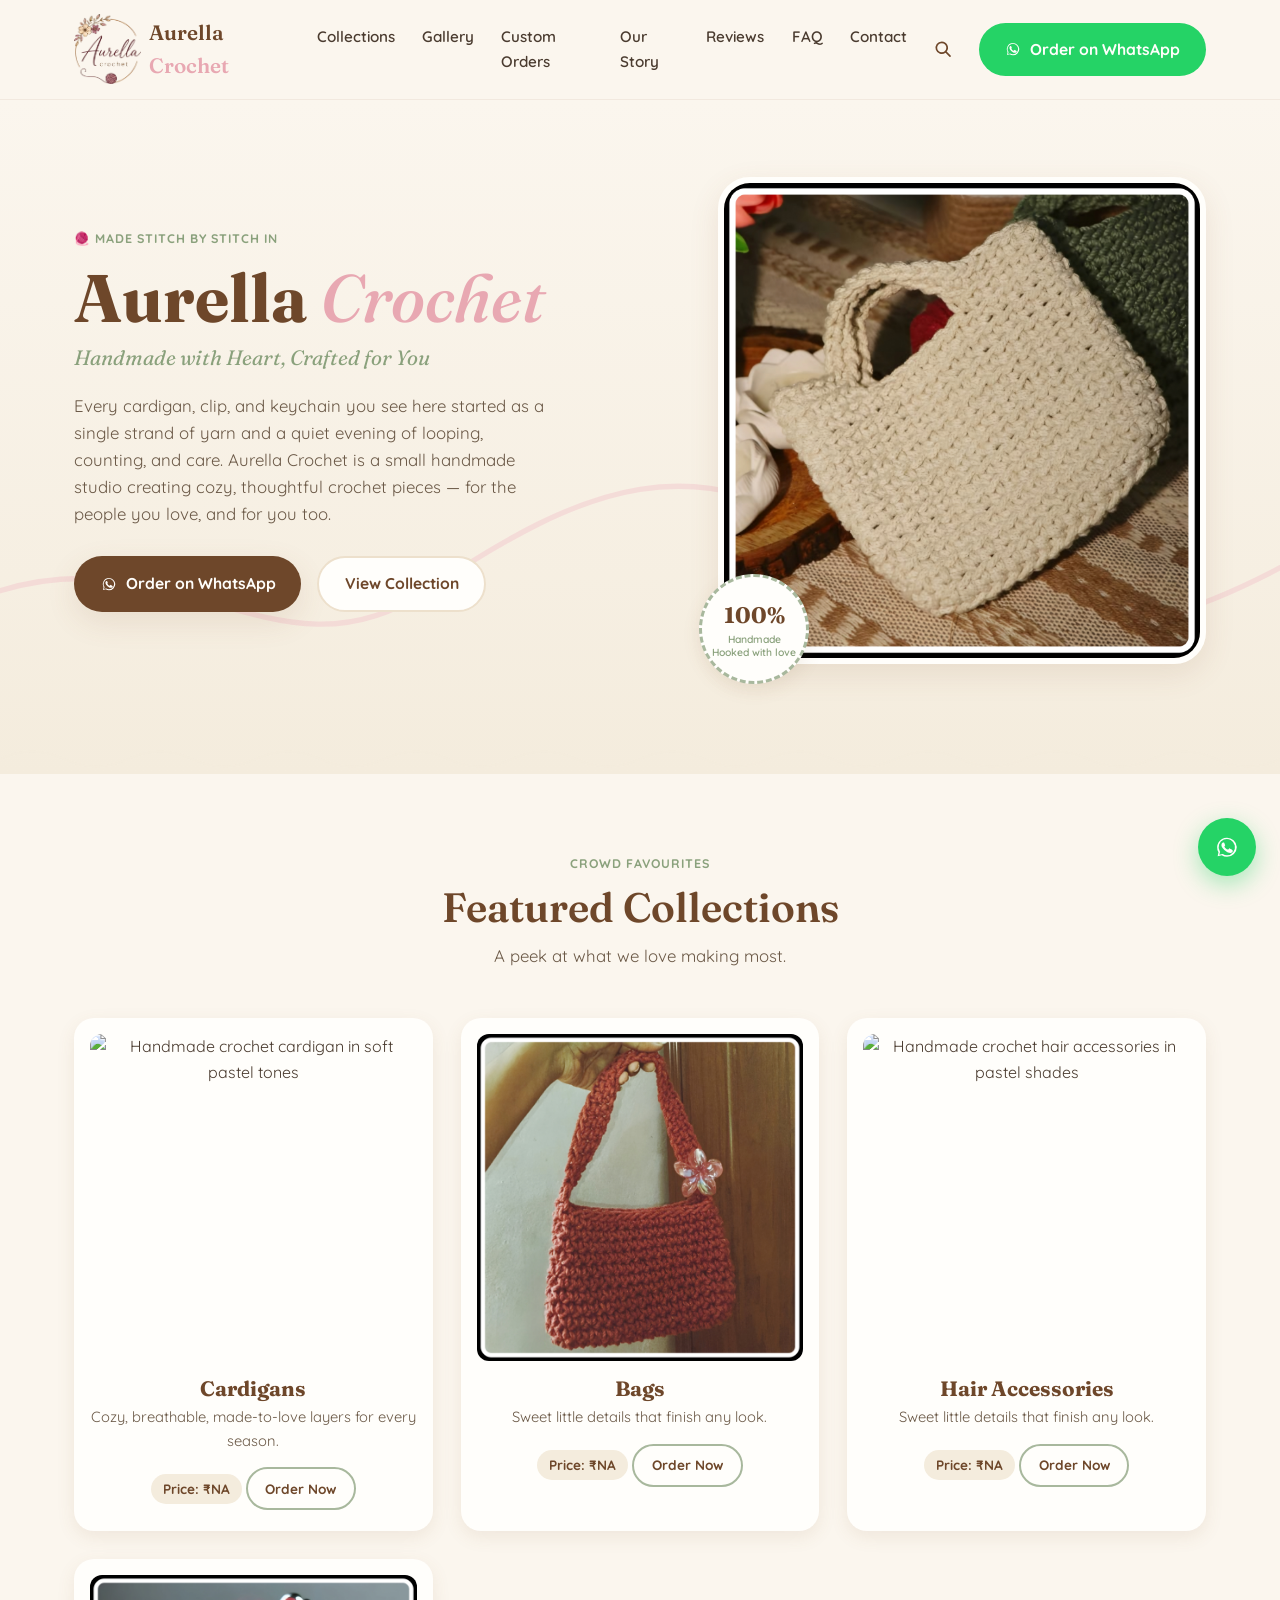
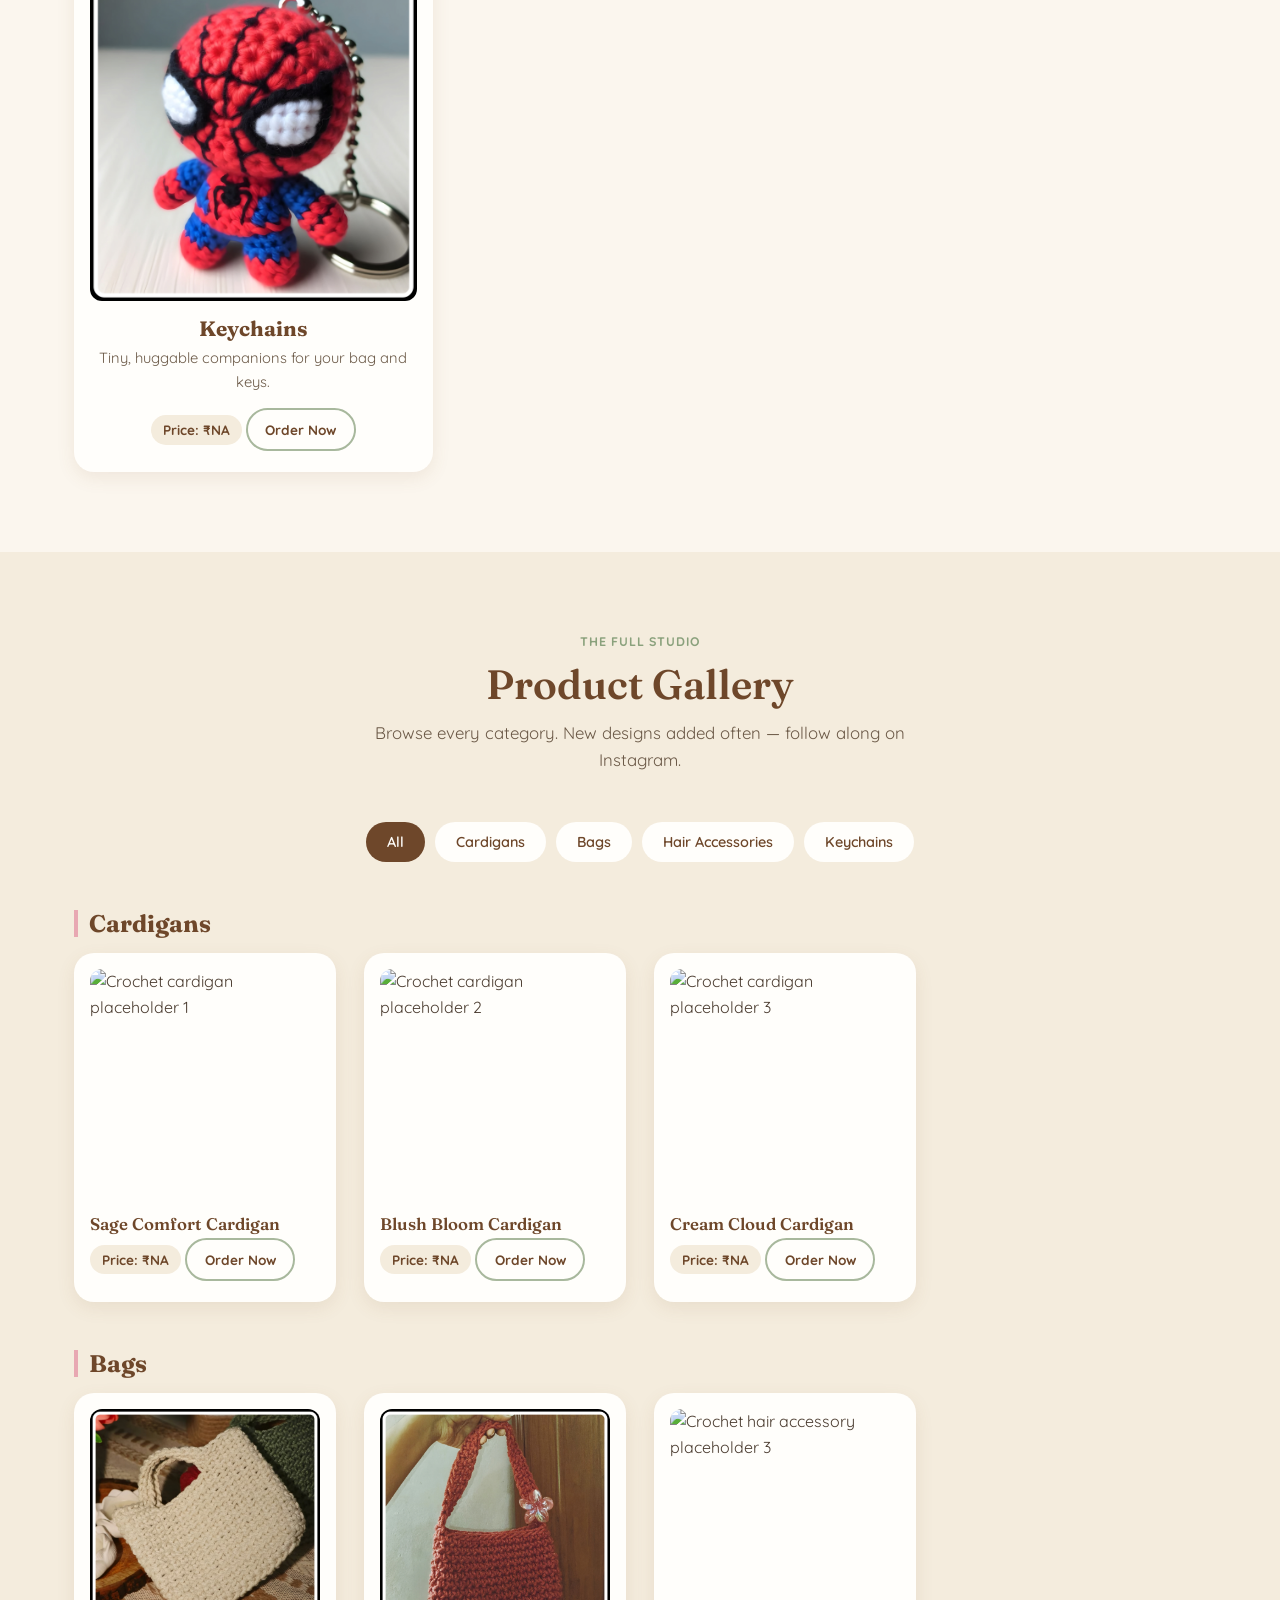
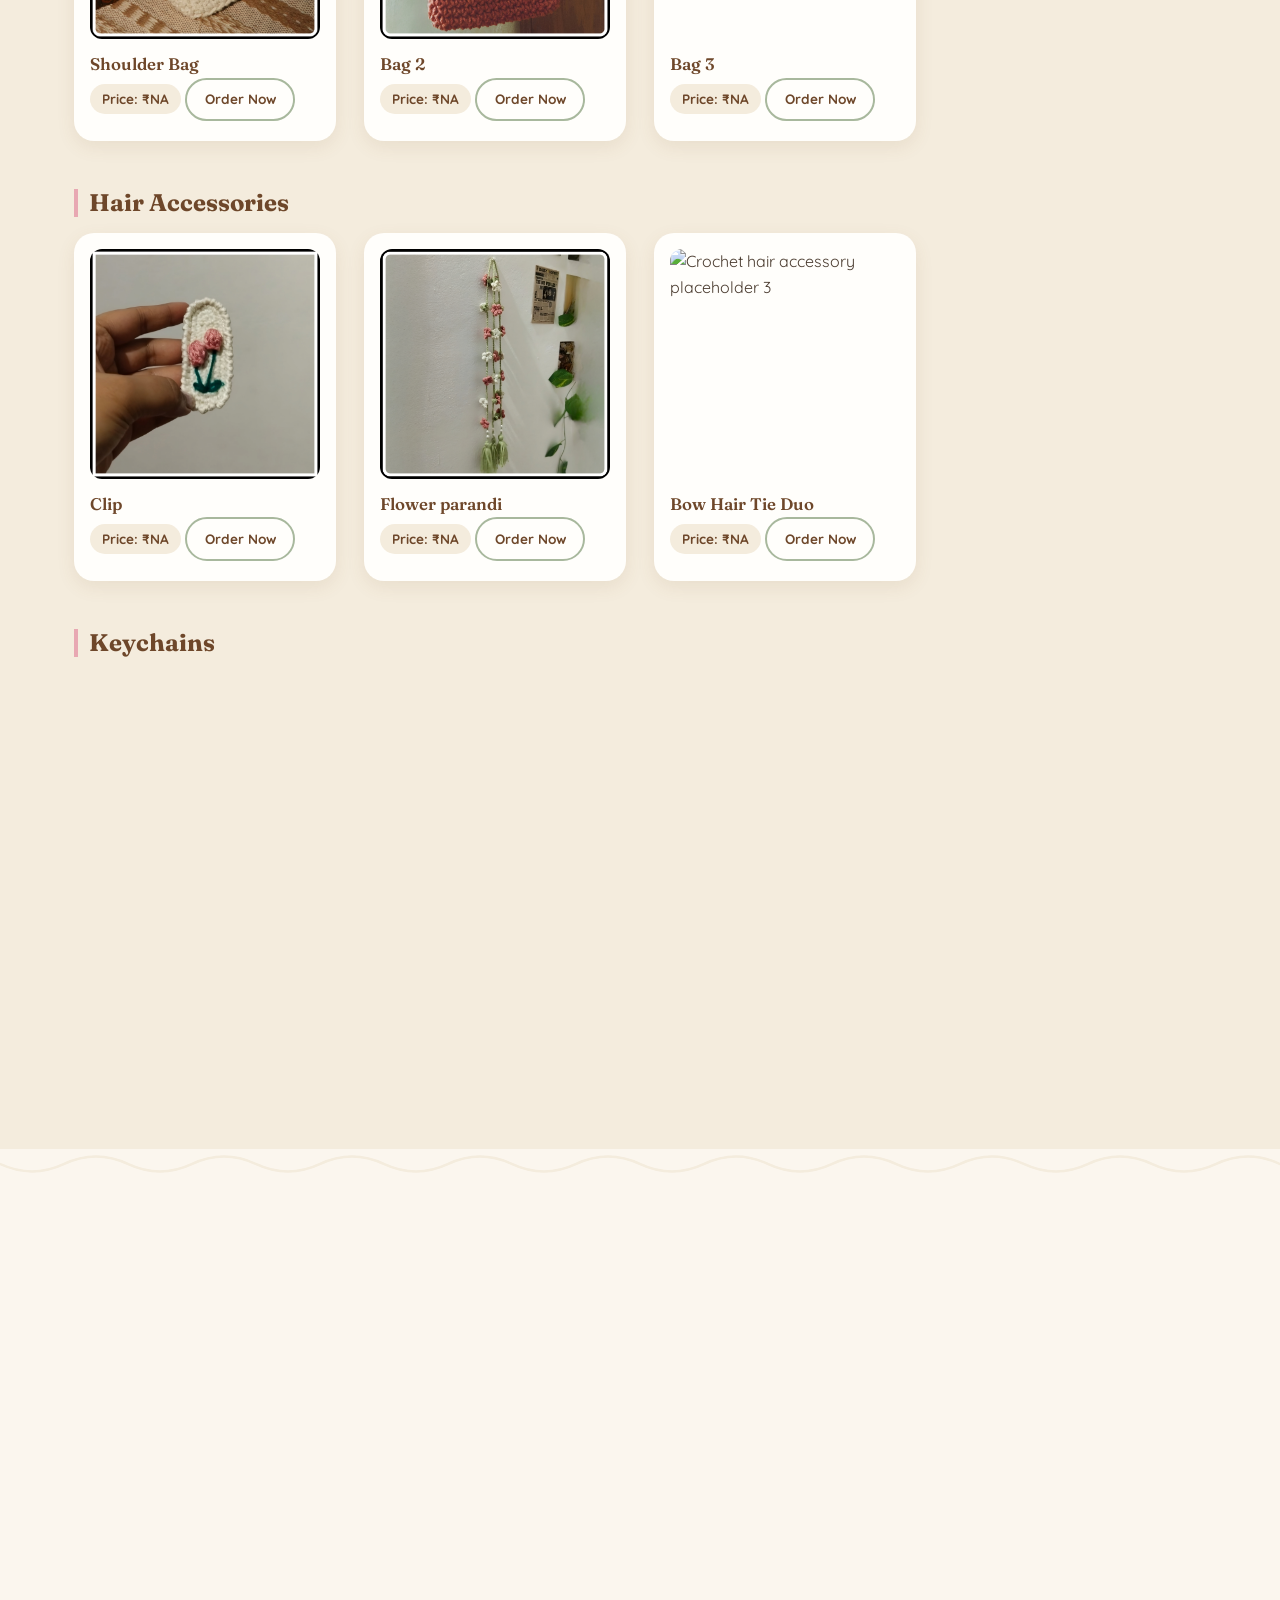
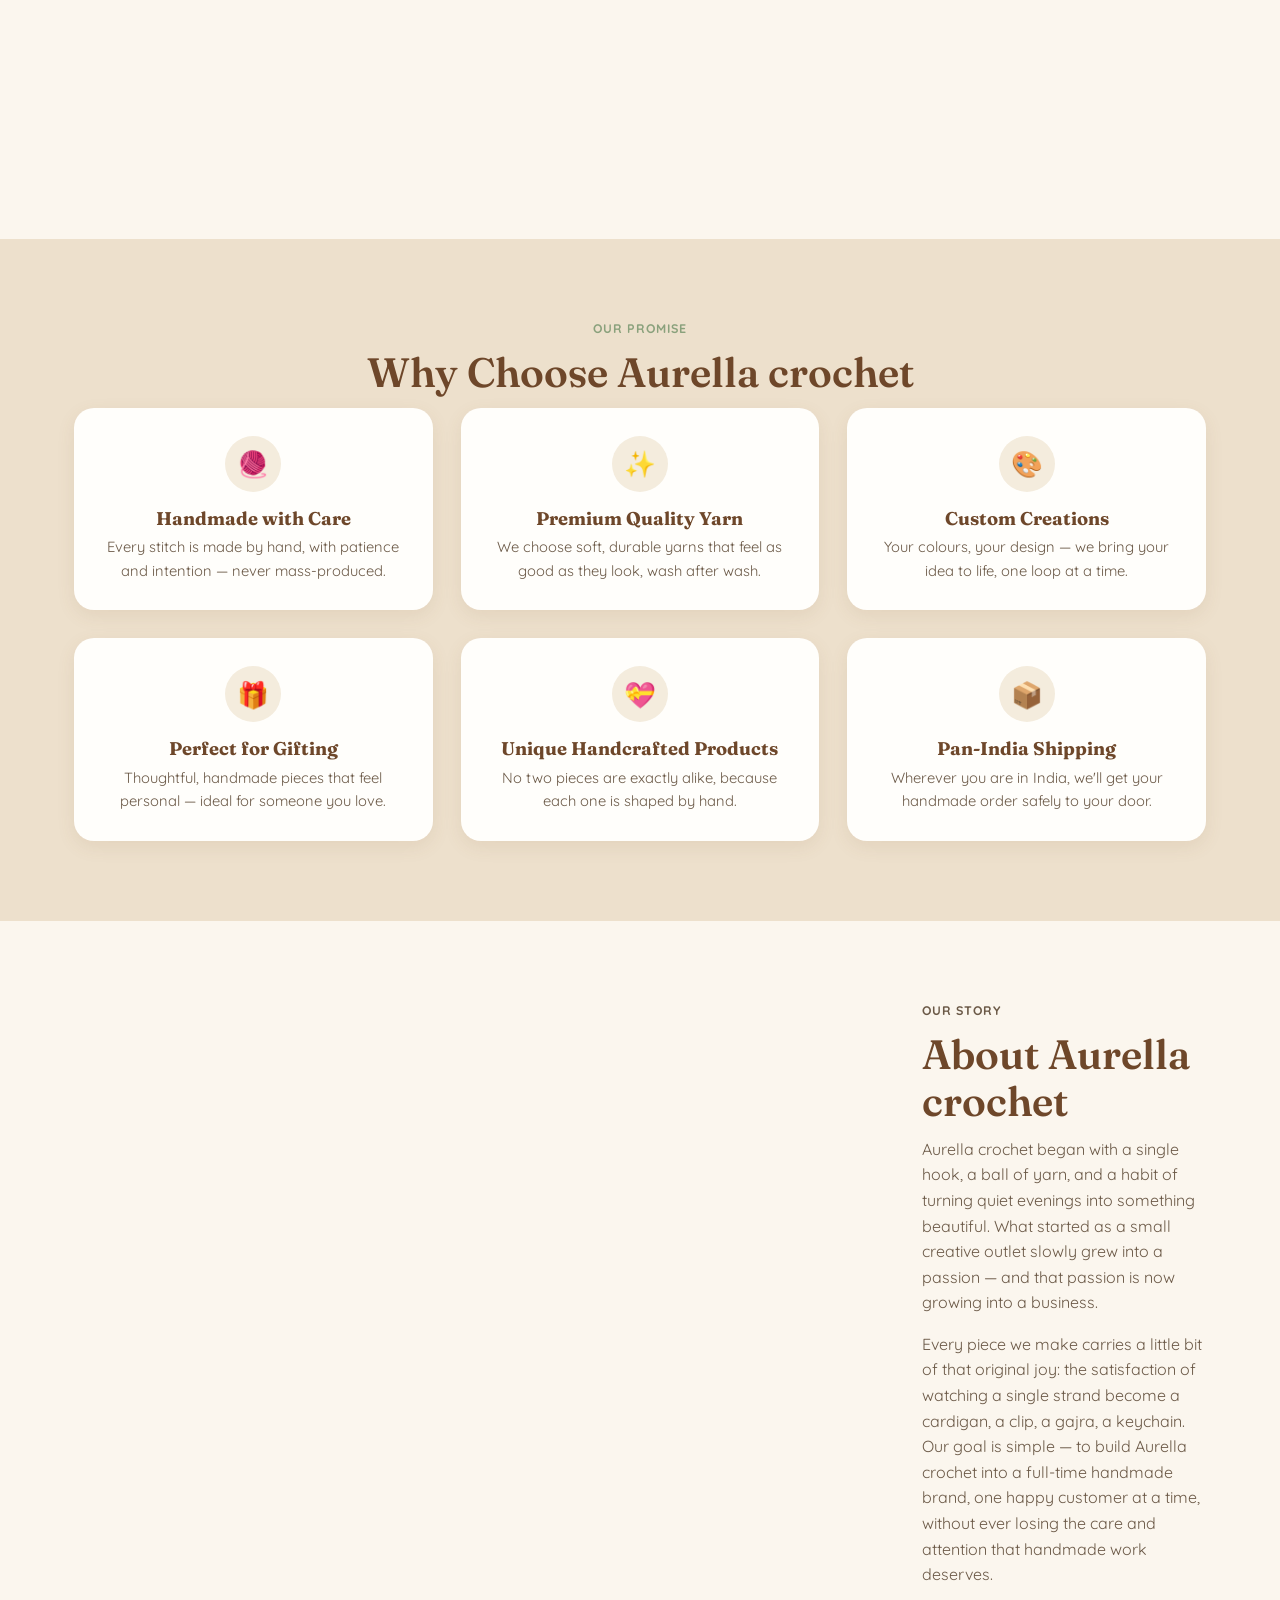
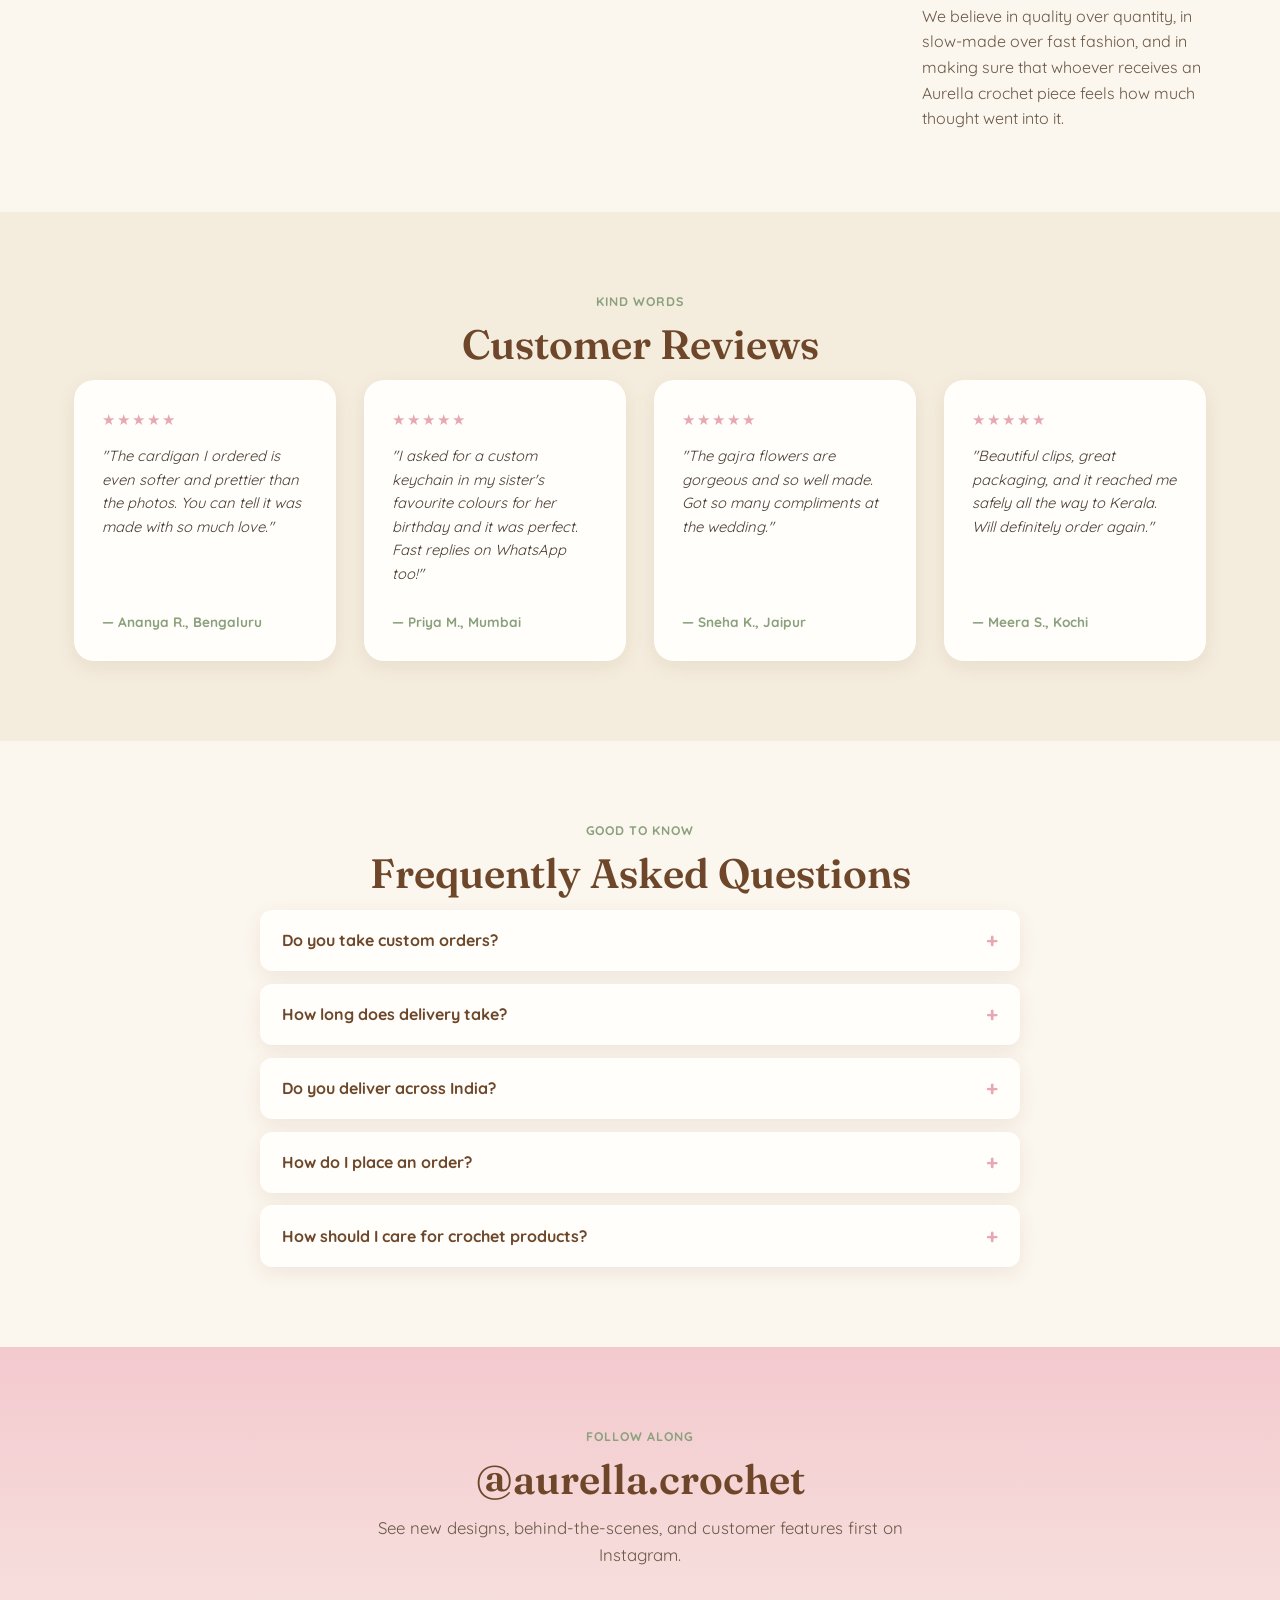
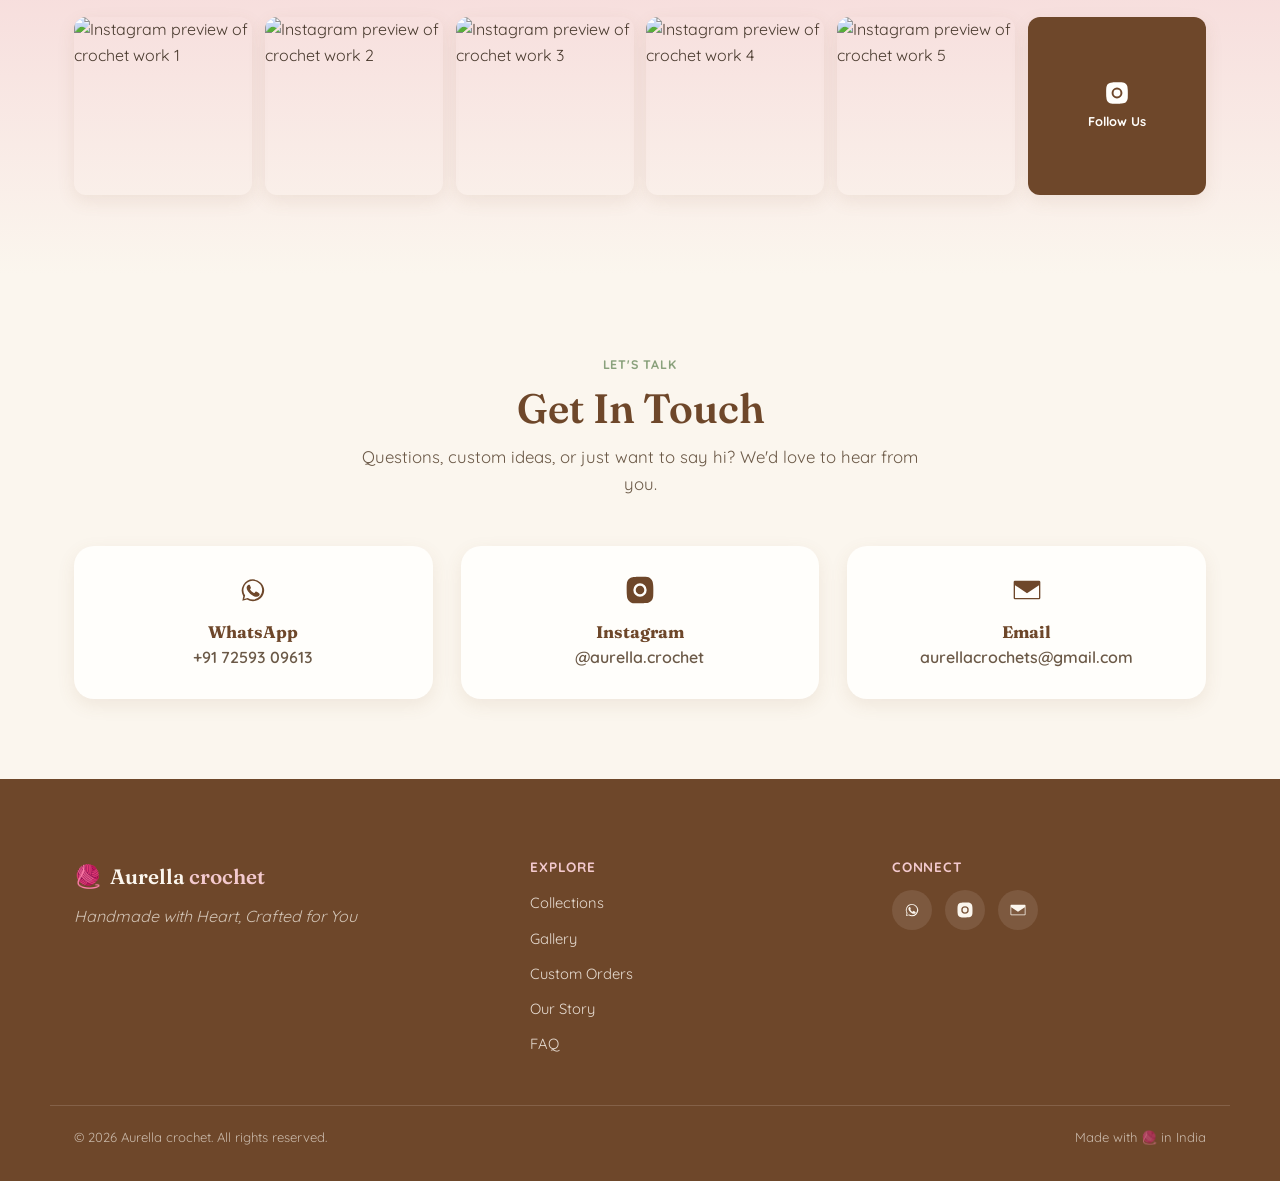
==== commit 0de2e1a8: "Add files via upload" ====
--- a/index.html
+++ b/index.html
@@ -64,7 +64,7 @@
 <header class="site-header" id="site-header">
   <div class="container header-inner">
     <a href="#hero" class="logo">
-      <span class="logo-mark" aria-hidden="true"><img src = "Images/Logo/Aurella Logo.png" alt="Aurella Logo placeholder 1" loading="lazy" width="70" height="70"> > </span>
+      <span class="logo-mark" aria-hidden="true"><img src = "Images/Logo/Aurella Logo.png" alt="Aurella Logo placeholder 1" loading="lazy" width="70" height="70"></span>
       <span class="logo-text">Aurella <em>Crochet</em></span>
     </a>
 
@@ -79,6 +79,22 @@
         <li><a href="#contact">Contact</a></li>
       </ul> 
     </nav>
+
+    <div class="nav-search" id="nav-search">
+      <button class="search-toggle" id="search-toggle" aria-label="Search products" aria-expanded="false" aria-controls="search-box">
+        <svg viewBox="0 0 24 24" aria-hidden="true"><path d="M10.5 3a7.5 7.5 0 0 1 5.92 12.1l4.74 4.74a1 1 0 0 1-1.41 1.41l-4.74-4.74A7.5 7.5 0 1 1 10.5 3zm0 2a5.5 5.5 0 1 0 0 11 5.5 5.5 0 0 0 0-11z"/></svg>
+      </button>
+
+      <div class="search-box" id="search-box">
+        <form class="search-form" id="search-form" role="search" autocomplete="off">
+          <input type="text" id="search-input" name="q" placeholder="Search cardigans, bags, keychains…" aria-label="Search products" aria-expanded="false" aria-controls="search-suggestions" role="combobox" aria-autocomplete="list">
+          <button type="submit" class="search-submit" aria-label="Search">
+            <svg viewBox="0 0 24 24" aria-hidden="true"><path d="M10.5 3a7.5 7.5 0 0 1 5.92 12.1l4.74 4.74a1 1 0 0 1-1.41 1.41l-4.74-4.74A7.5 7.5 0 1 1 10.5 3zm0 2a5.5 5.5 0 1 0 0 11 5.5 5.5 0 0 0 0-11z"/></svg>
+          </button>
+        </form>
+        <div class="search-suggestions" id="search-suggestions" role="listbox"></div>
+      </div>
+    </div>
 
     <a href="https://wa.me/917259309613?text=Hello%20Aurella%20crochet%2C%0AI%20am%20interested%20in%20your%20crochet%20products%20and%20would%20like%20more%20information." class="btn btn-whatsapp nav-cta" target="_blank" rel="noopener">
       <svg class="icon-whatsapp" viewBox="0 0 24 24" aria-hidden="true"><path d="M17.6 6.3A8.4 8.4 0 0 0 12 4a8.4 8.4 0 0 0-7.3 12.6L4 20l3.5-.9A8.4 8.4 0 0 0 12 20.4a8.4 8.4 0 0 0 8.4-8.4 8.4 8.4 0 0 0-2.8-5.7zm-5.6 12.8a7 7 0 0 1-3.6-1l-.3-.1-2.7.7.7-2.6-.2-.3a7 7 0 1 1 6.1 3.3zm3.8-5.2c-.2-.1-1.2-.6-1.4-.7-.2-.1-.3-.1-.5.1s-.6.7-.7.8-.3.2-.5.1a5.7 5.7 0 0 1-1.7-1 6.4 6.4 0 0 1-1.2-1.5c-.1-.2 0-.3.1-.4l.3-.4.2-.3a.4.4 0 0 0 0-.4c-.1-.1-.5-1.2-.7-1.7-.2-.4-.4-.4-.5-.4h-.5a.9.9 0 0 0-.6.3 2.7 2.7 0 0 0-.9 2 4.7 4.7 0 0 0 1 2.5 10.7 10.7 0 0 0 4.1 3.6c.6.2 1 .4 1.4.5.6.2 1.1.1 1.5.1.5-.1 1.4-.6 1.6-1.1.2-.5.2-1 .1-1.1z"/></svg>
@@ -222,21 +238,21 @@
         <h3 class="category-title">Cardigans</h3>
         <div class="product-grid">
           <!-- PRODUCT PLACEHOLDER 1 -->
-          <article class="product-card">
+          <article class="product-card" id="cardigan-1">
             <div class="product-img"><img src="Images/Cardigans/Cardigan.jpeg" alt="Crochet cardigan placeholder 1" loading="lazy" width="600" height="600"></div>
             <h4>Sage Comfort Cardigan</h4>
             <span class="price">Price: ₹NA</span>
             <a href="https://wa.me/917259309613?text=Hello%20Aurella%20crochet%2C%0AI%20am%20interested%20in%20your%20crochet%20products%20and%20would%20like%20more%20information." class="btn btn-outline btn-small" target="_blank" rel="noopener">Order Now</a>
           </article>
           <!-- PRODUCT PLACEHOLDER 2 -->
-          <article class="product-card">
+          <article class="product-card" id="cardigan-2">
             <div class="product-img"><img src="https://images.unsplash.com/photo-1620799139507-2a76f79a2f4d?auto=format&fit=crop&w=600&q=80" alt="Crochet cardigan placeholder 2" loading="lazy" width="600" height="600"></div>
             <h4>Blush Bloom Cardigan</h4>
             <span class="price">Price: ₹NA</span>
             <a href="https://wa.me/917259309613?text=Hello%20Aurella%20crochet%2C%0AI%20am%20interested%20in%20your%20crochet%20products%20and%20would%20like%20more%20information." class="btn btn-outline btn-small" target="_blank" rel="noopener">Order Now</a>
           </article>
           <!-- PRODUCT PLACEHOLDER 3 -->
-          <article class="product-card">
+          <article class="product-card" id="cardigan-3">
             <div class="product-img"><img src="https://images.unsplash.com/photo-1610047530885-69ed4a8f3c6f?auto=format&fit=crop&w=600&q=80" alt="Crochet cardigan placeholder 3" loading="lazy" width="600" height="600"></div>
             <h4>Cream Cloud Cardigan</h4>
             <span class="price">Price: ₹NA</span>
@@ -249,19 +265,19 @@
       <div class="gallery-category" data-category="Bags">
         <h3 class="category-title">Bags</h3>
         <div class="product-grid">
-          <article class="product-card">
+          <article class="product-card" id="bag-1">
             <div class="product-img"><img src="Images/Bags/Main Bag.jpeg" alt="Crochet hair accessory placeholder 1" loading="lazy" width="600" height="600"></div>
             <h4>Shoulder Bag</h4>
             <span class="price">Price: ₹NA</span>
             <a href="https://wa.me/917259309613?text=Hello%20Aurella%20crochet%2C%0AI%20am%20interested%20in%20your%20crochet%20products%20and%20would%20like%20more%20information." class="btn btn-outline btn-small" target="_blank" rel="noopener">Order Now</a>
           </article>
-          <article class="product-card">
+          <article class="product-card" id="bag-2">
             <div class="product-img"><img src="Images/Bags/Shoulder Bag.jpeg" alt="Crochet hair accessory placeholder 2" loading="lazy" width="600" height="600"></div>
             <h4>Bag 2</h4>
             <span class="price">Price: ₹NA</span>
             <a href="https://wa.me/917259309613?text=Hello%20Aurella%20crochet%2C%0AI%20am%20interested%20in%20your%20crochet%20products%20and%20would%20like%20more%20information." class="btn btn-outline btn-small" target="_blank" rel="noopener">Order Now</a>
           </article>
-          <article class="product-card">
+          <article class="product-card" id="bag-3">
             <div class="product-img"><img src="https://images.unsplash.com/photo-1535632066927-ab7c9ab60908?auto=format&fit=crop&w=600&q=80" alt="Crochet hair accessory placeholder 3" loading="lazy" width="600" height="600"></div>
             <h4>Bag 3</h4>
             <span class="price">Price: ₹NA</span>
@@ -275,19 +291,19 @@
       <div class="gallery-category" data-category="hair">
         <h3 class="category-title">Hair Accessories</h3>
         <div class="product-grid">
-          <article class="product-card">
+          <article class="product-card" id="hair-1">
             <div class="product-img"><img src="Images/Hair Accessories/Clip.jpeg" alt="Crochet hair accessory placeholder 1" loading="lazy" width="600" height="600"></div>
             <h4>Clip</h4>
             <span class="price">Price: ₹NA</span>
             <a href="https://wa.me/917259309613?text=Hello%20Aurella%20crochet%2C%0AI%20am%20interested%20in%20your%20crochet%20products%20and%20would%20like%20more%20information." class="btn btn-outline btn-small" target="_blank" rel="noopener">Order Now</a>
           </article>
-          <article class="product-card">
+          <article class="product-card" id="hair-2">
             <div class="product-img"><img src="Images/Hair Accessories/Paranda.jpeg" alt="Crochet hair accessory placeholder 2" loading="lazy" width="600" height="600"></div>
             <h4>Flower parandi</h4>
             <span class="price">Price: ₹NA</span>
             <a href="https://wa.me/917259309613?text=Hello%20Aurella%20crochet%2C%0AI%20am%20interested%20in%20your%20crochet%20products%20and%20would%20like%20more%20information." class="btn btn-outline btn-small" target="_blank" rel="noopener">Order Now</a>
           </article>
-          <article class="product-card">
+          <article class="product-card" id="hair-3">
             <div class="product-img"><img src="https://images.unsplash.com/photo-1535632066927-ab7c9ab60908?auto=format&fit=crop&w=600&q=80" alt="Crochet hair accessory placeholder 3" loading="lazy" width="600" height="600"></div>
             <h4>Bow Hair Tie Duo</h4>
             <span class="price">Price: ₹NA</span>
@@ -301,19 +317,19 @@
       <div class="gallery-category" data-category="keychains">
         <h3 class="category-title">Keychains</h3>
         <div class="product-grid">
-          <article class="product-card">
+          <article class="product-card" id="keychain-1">
             <div class="product-img"><img src="Images/Key chains/Spiderman.jpeg" alt="Crochet keychain placeholder 1" loading="lazy" width="600" height="600"></div>
             <h4>Spiderman Keychain</h4>
             <span class="price">Price: ₹449</span>
             <a href="https://wa.me/917259309613?text=Hello%20Aurella%20crochet%2C%0AI%20am%20interested%20in%20your%20crochet%20products%20and%20would%20like%20more%20information." class="btn btn-outline btn-small" target="_blank" rel="noopener">Order Now</a>
           </article>
-          <article class="product-card">
+          <article class="product-card" id="keychain-2">
             <div class="product-img"><img src="https://images.unsplash.com/photo-1591025207163-942350e47db2?auto=format&fit=crop&w=600&q=80" alt="Crochet keychain placeholder 2" loading="lazy" width="600" height="600"></div>
             <h4>Bear Charm Keychain</h4>
             <span class="price">Price: ₹NA</span>
             <a href="https://wa.me/917259309613?text=Hello%20Aurella%20crochet%2C%0AI%20am%20interested%20in%20your%20crochet%20products%20and%20would%20like%20more%20information." class="btn btn-outline btn-small" target="_blank" rel="noopener">Order Now</a>
           </article>
-          <article class="product-card">
+          <article class="product-card" id="keychain-3">
             <div class="product-img"><img src="https://images.unsplash.com/photo-1530268729831-4b0b9e170218?auto=format&fit=crop&w=600&q=80" alt="Crochet keychain placeholder 3" loading="lazy" width="600" height="600"></div>
             <h4>Flower Bunch Keychain</h4>
             <span class="price">Price: ₹NA</span>
@@ -644,6 +660,9 @@
   <svg class="icon-whatsapp" viewBox="0 0 24 24" aria-hidden="true"><path d="M17.6 6.3A8.4 8.4 0 0 0 12 4a8.4 8.4 0 0 0-7.3 12.6L4 20l3.5-.9A8.4 8.4 0 0 0 12 20.4a8.4 8.4 0 0 0 8.4-8.4 8.4 8.4 0 0 0-2.8-5.7zm-5.6 12.8a7 7 0 0 1-3.6-1l-.3-.1-2.7.7.7-2.6-.2-.3a7 7 0 1 1 6.1 3.3zm3.8-5.2c-.2-.1-1.2-.6-1.4-.7-.2-.1-.3-.1-.5.1s-.6.7-.7.8-.3.2-.5.1a5.7 5.7 0 0 1-1.7-1 6.4 6.4 0 0 1-1.2-1.5c-.1-.2 0-.3.1-.4l.3-.4.2-.3a.4.4 0 0 0 0-.4c-.1-.1-.5-1.2-.7-1.7-.2-.4-.4-.4-.5-.4h-.5a.9.9 0 0 0-.6.3 2.7 2.7 0 0 0-.9 2 4.7 4.7 0 0 0 1 2.5 10.7 10.7 0 0 0 4.1 3.6c.6.2 1 .4 1.4.5.6.2 1.1.1 1.5.1.5-.1 1.4-.6 1.6-1.1.2-.5.2-1 .1-1.1z"/></svg>
 </a>
 
+<script src="https://cdnjs.cloudflare.com/ajax/libs/fuse.js/6.6.2/fuse.min.js"></script>
+<script src="products.js"></script>
+<script src="search.js"></script>
 <script src="script.js"></script>
 </body>
 </html>
--- a/style.css
+++ b/style.css
@@ -299,6 +299,179 @@
 .menu-toggle[aria-expanded="true"] span:nth-child(1) { transform: translateY(7.5px) rotate(45deg); }
 .menu-toggle[aria-expanded="true"] span:nth-child(2) { opacity: 0; }
 .menu-toggle[aria-expanded="true"] span:nth-child(3) { transform: translateY(-7.5px) rotate(-45deg); }
+
+/* ==========================================================================
+   NAVBAR SEARCH
+   ========================================================================== */
+
+.nav-search {
+  position: relative;
+  flex-shrink: 0;
+}
+
+.search-toggle {
+  display: flex;
+  align-items: center;
+  justify-content: center;
+  width: 40px;
+  height: 40px;
+  border-radius: 999px;
+  color: var(--brown-deep);
+  transition: background var(--transition), color var(--transition);
+}
+.search-toggle:hover { background: var(--cream-deep); }
+.search-toggle svg { width: 20px; height: 20px; fill: currentColor; }
+.search-toggle[aria-expanded="true"] {
+  background: var(--brown-deep);
+  color: var(--white);
+}
+
+.search-box {
+  position: absolute;
+  top: calc(100% + 10px);
+  right: 0;
+  width: 320px;
+  max-width: calc(100vw - 2rem);
+  background: var(--white);
+  border-radius: var(--radius-md);
+  box-shadow: var(--shadow-soft);
+  padding: 0;
+  max-height: 0;
+  overflow: hidden;
+  opacity: 0;
+  transform: translateY(-8px);
+  transition: max-height var(--transition), opacity var(--transition), transform var(--transition), padding var(--transition);
+  z-index: 200;
+}
+.search-box.open {
+  max-height: 520px;
+  opacity: 1;
+  transform: translateY(0);
+  padding: 0.6rem;
+}
+
+.search-form {
+  display: flex;
+  align-items: center;
+  gap: 0.4rem;
+  background: var(--cream-deep);
+  border-radius: var(--radius-sm);
+  padding: 0.3rem 0.3rem 0.3rem 0.9rem;
+}
+.search-form input {
+  flex: 1;
+  min-width: 0;
+  border: none;
+  background: transparent;
+  font-family: var(--font-body);
+  font-size: 0.95rem;
+  color: var(--ink);
+  padding: 0.5rem 0;
+}
+.search-form input::placeholder { color: rgba(74, 59, 47, 0.45); }
+.search-form input:focus { outline: none; }
+
+.search-submit {
+  display: flex;
+  align-items: center;
+  justify-content: center;
+  width: 34px;
+  height: 34px;
+  border-radius: 50%;
+  background: var(--brown-deep);
+  color: var(--white);
+  flex-shrink: 0;
+  transition: background var(--transition);
+}
+.search-submit:hover { background: var(--brown); }
+.search-submit svg { width: 16px; height: 16px; fill: currentColor; }
+
+.search-suggestions {
+  max-height: 380px;
+  overflow-y: auto;
+}
+.search-suggestions:not(:empty) { margin-top: 0.5rem; }
+
+.search-suggestion-label {
+  font-family: var(--font-body);
+  font-weight: 700;
+  font-size: 0.72rem;
+  letter-spacing: 0.06em;
+  text-transform: uppercase;
+  color: var(--sage-deep);
+  padding: 0.5rem 0.6rem 0.3rem;
+}
+
+.search-suggestion {
+  display: flex;
+  align-items: center;
+  gap: 0.7rem;
+  width: 100%;
+  text-align: left;
+  padding: 0.5rem 0.6rem;
+  border-radius: var(--radius-sm);
+  transition: background var(--transition);
+}
+.search-suggestion:hover,
+.search-suggestion.is-active {
+  background: var(--cream-deep);
+}
+.search-suggestion-thumb {
+  width: 42px;
+  height: 42px;
+  border-radius: 10px;
+  overflow: hidden;
+  flex-shrink: 0;
+  background: var(--beige);
+}
+.search-suggestion-thumb img { width: 100%; height: 100%; object-fit: cover; }
+.search-suggestion-info {
+  flex: 1;
+  min-width: 0;
+}
+.search-suggestion-name {
+  font-family: var(--font-body);
+  font-weight: 600;
+  font-size: 0.9rem;
+  color: var(--ink);
+  white-space: nowrap;
+  overflow: hidden;
+  text-overflow: ellipsis;
+}
+.search-suggestion-name mark {
+  background: var(--pink);
+  color: var(--brown-deep);
+  border-radius: 3px;
+  padding: 0 2px;
+}
+.search-suggestion-price {
+  font-family: var(--font-body);
+  font-weight: 700;
+  font-size: 0.78rem;
+  color: var(--sage-deep);
+}
+
+/* Mobile: search field drops in below the navbar, full width */
+@media (max-width: 880px) {
+  .search-box {
+    position: fixed;
+    top: 64px;
+    left: 1rem;
+    right: 1rem;
+    width: auto;
+    max-width: none;
+  }
+}
+
+.search-highlighted {
+  animation: searchPulse 1.6s ease;
+}
+@keyframes searchPulse {
+  0%   { box-shadow: 0 0 0 0 rgba(232, 168, 178, 0.7); }
+  30%  { box-shadow: 0 0 0 10px rgba(232, 168, 178, 0); }
+  100% { box-shadow: var(--shadow-card); }
+}
+
 
 /* ==========================================================================
    HERO
@@ -953,3 +1126,99 @@
   .gallery-tabs { gap: 0.4rem; }
   .tab-btn { font-size: 0.8rem; padding: 0.45rem 0.9rem; }
 }
+
+/* ==========================================================================
+   SEARCH RESULTS PAGE (search.html)
+   ========================================================================== */
+
+.search-results {
+  padding: var(--space-xl) 0 var(--space-xl);
+  min-height: 60vh;
+}
+
+.search-results-heading {
+  margin-bottom: var(--space-lg);
+}
+
+.search-results-query {
+  color: var(--pink-deep);
+  font-style: italic;
+}
+
+.search-results-note {
+  display: inline-block;
+  font-family: var(--font-body);
+  font-weight: 700;
+  font-size: 0.85rem;
+  color: var(--brown-deep);
+  background: var(--cream-deep);
+  border-radius: 999px;
+  padding: 0.4rem 1rem;
+  margin-top: 0.5rem;
+}
+
+.results-grid {
+  display: grid;
+  grid-template-columns: repeat(auto-fill, minmax(240px, 1fr));
+  gap: var(--space-md);
+}
+
+.result-card {
+  background: var(--white);
+  border-radius: var(--radius-md);
+  padding: var(--space-sm);
+  box-shadow: var(--shadow-card);
+  transition: transform var(--transition), box-shadow var(--transition);
+  display: flex;
+  flex-direction: column;
+}
+.result-card:hover {
+  transform: translateY(-4px);
+  box-shadow: var(--shadow-soft);
+}
+
+.result-img {
+  border-radius: var(--radius-sm);
+  overflow: hidden;
+  aspect-ratio: 1 / 1;
+  margin-bottom: var(--space-sm);
+}
+.result-img img { width: 100%; height: 100%; object-fit: cover; transition: transform var(--transition); }
+.result-card:hover .result-img img { transform: scale(1.05); }
+
+.result-card h3 {
+  font-size: 1.1rem;
+  font-weight: 600;
+  margin-bottom: 0.2rem;
+}
+
+.result-card mark {
+  background: var(--pink);
+  color: var(--brown-deep);
+  border-radius: 3px;
+  padding: 0 2px;
+}
+
+.result-card .result-desc {
+  font-size: 0.88rem;
+  color: var(--ink);
+  opacity: 0.85;
+  margin-bottom: 0.6rem;
+}
+
+.result-card .btn { margin-top: auto; align-self: flex-start; }
+
+.search-empty-state {
+  text-align: center;
+  padding: var(--space-lg) 0;
+  color: var(--ink);
+  opacity: 0.8;
+}
+
+@media (max-width: 640px) {
+  .results-grid { grid-template-columns: 1fr 1fr; }
+}
+@media (max-width: 420px) {
+  .results-grid { grid-template-columns: 1fr; }
+}
+
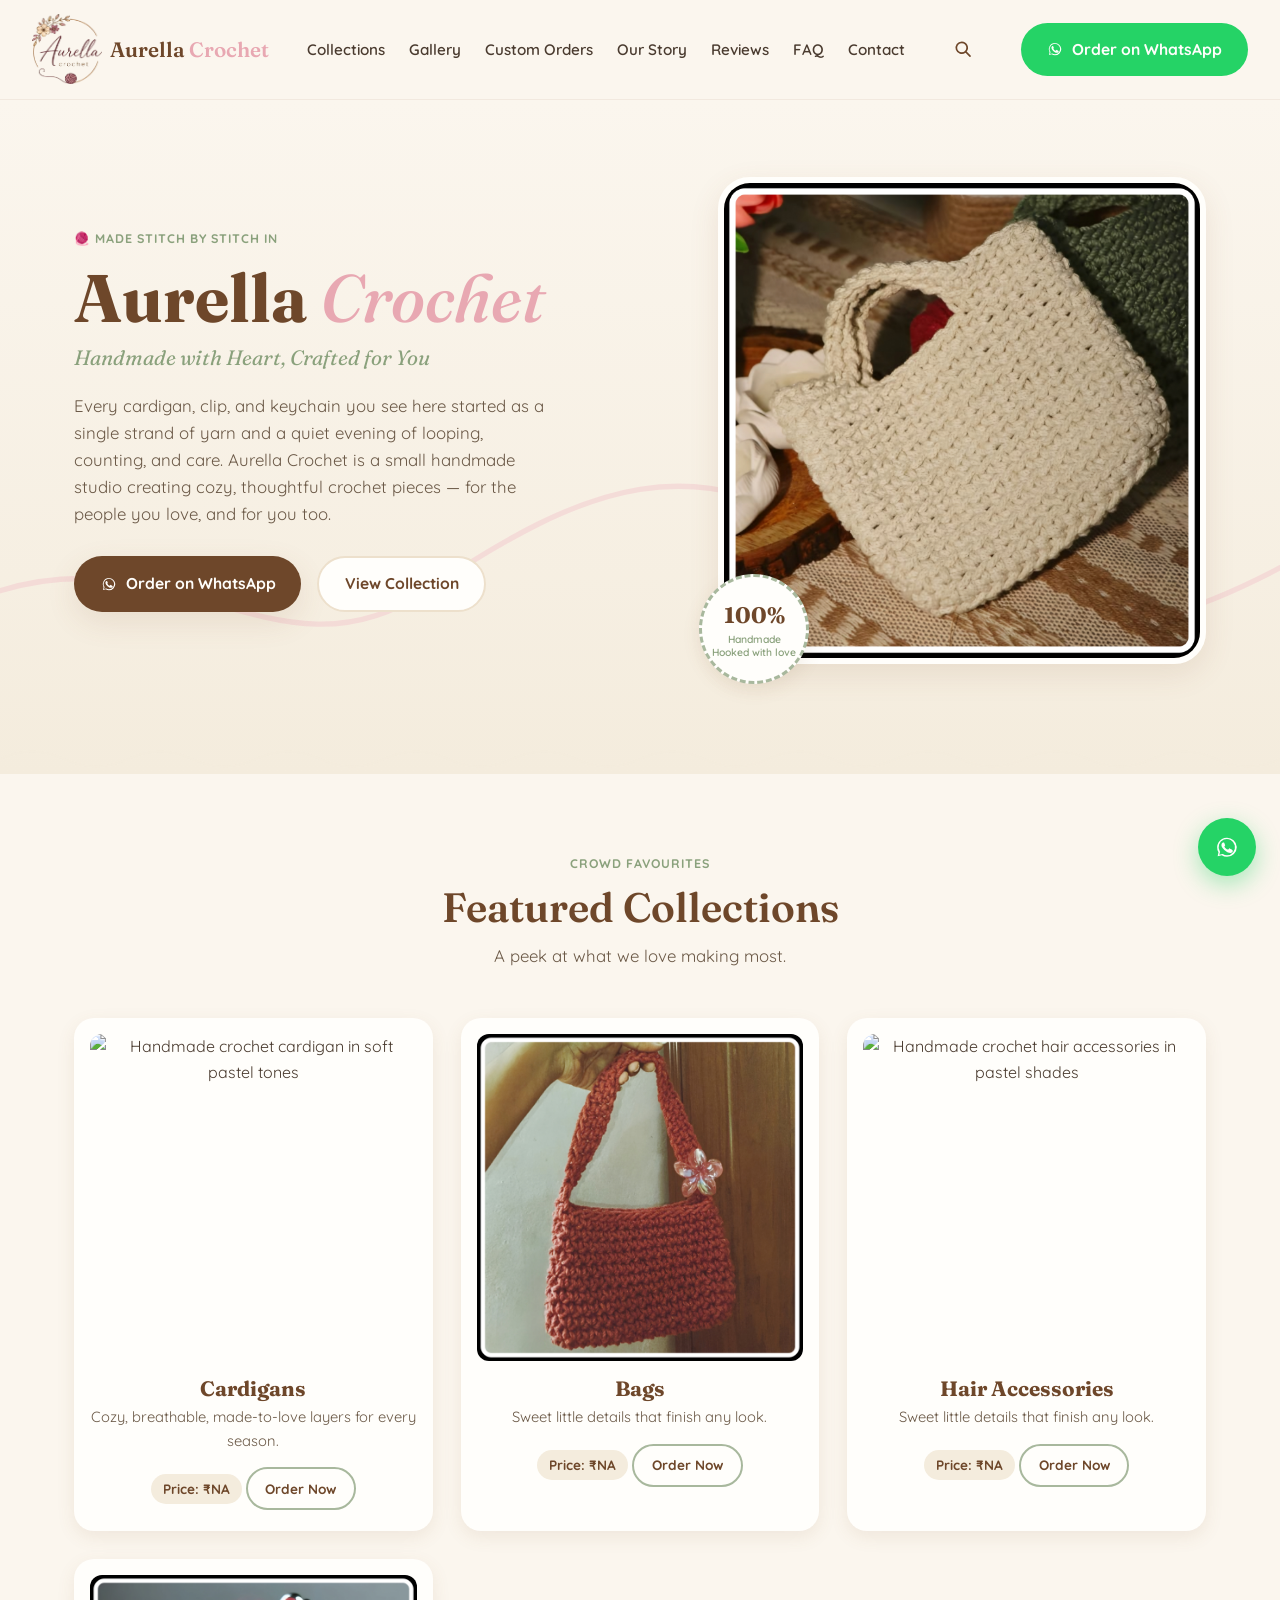
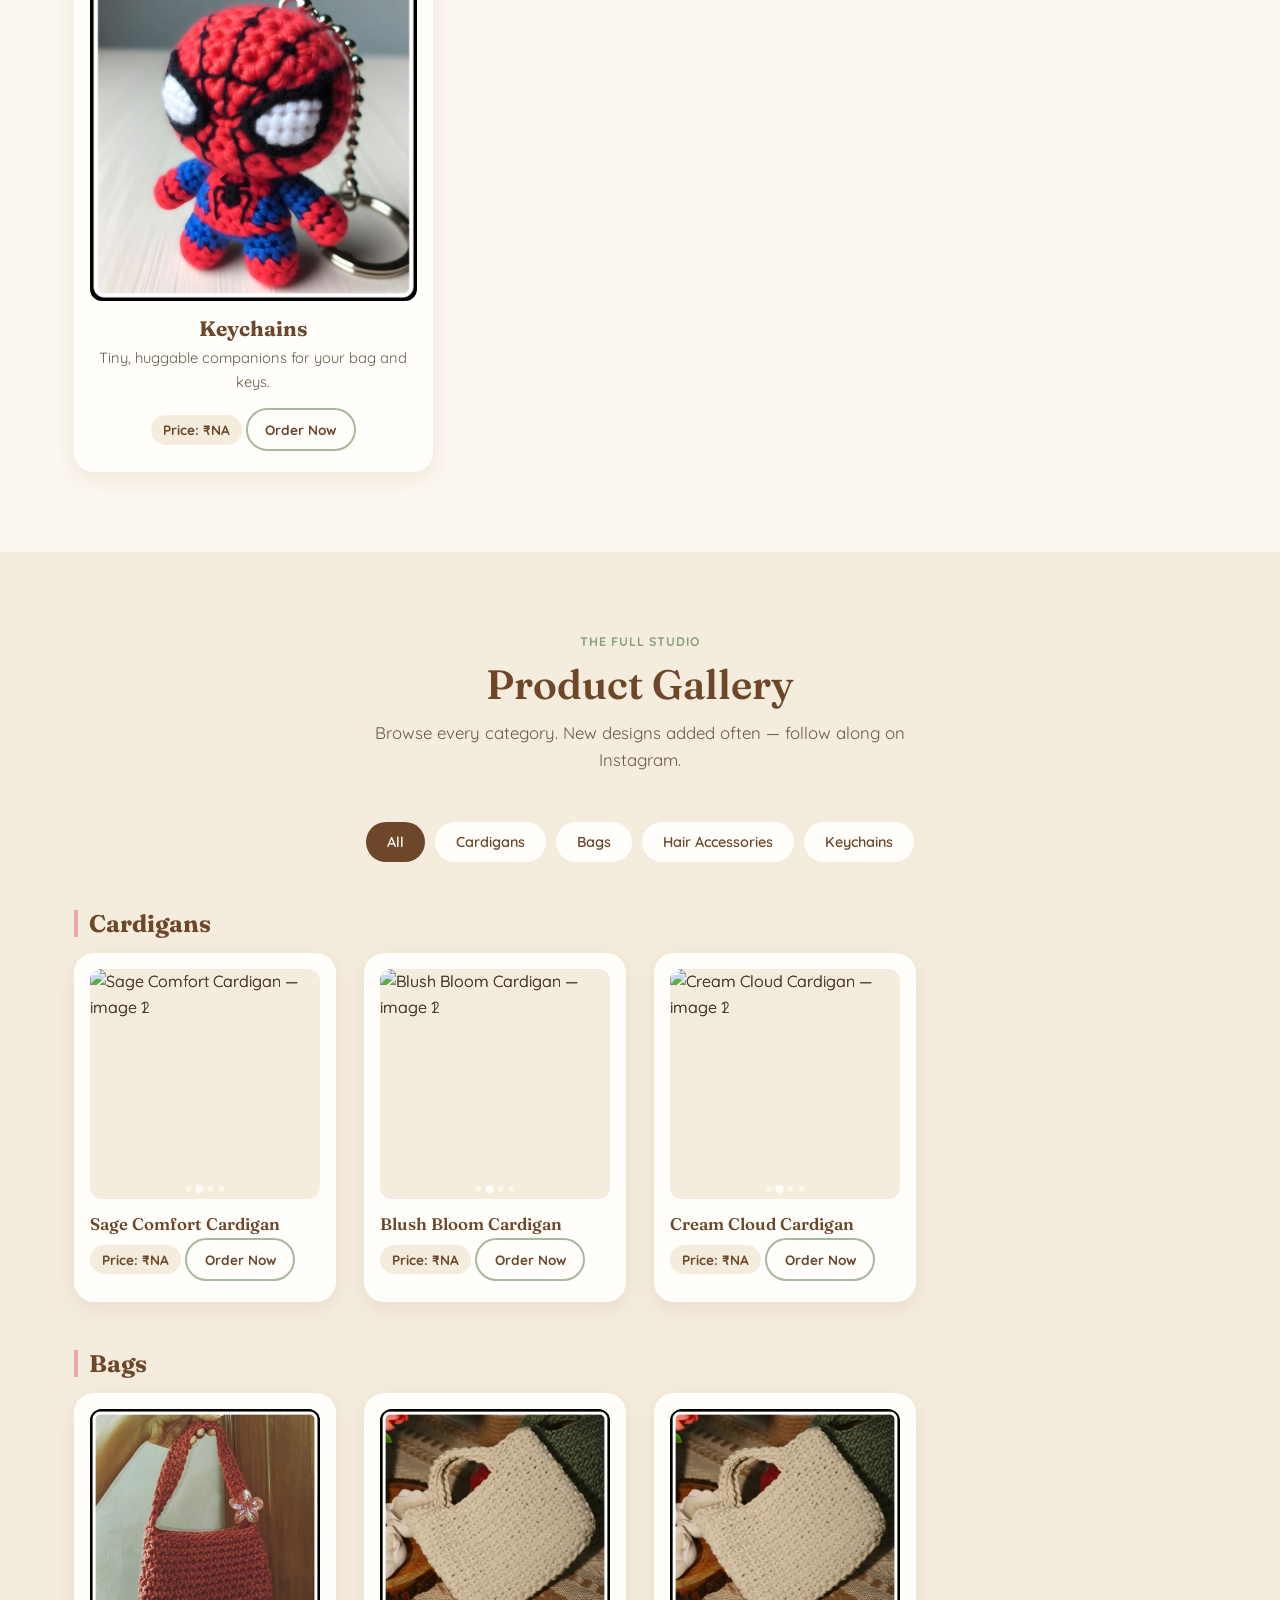
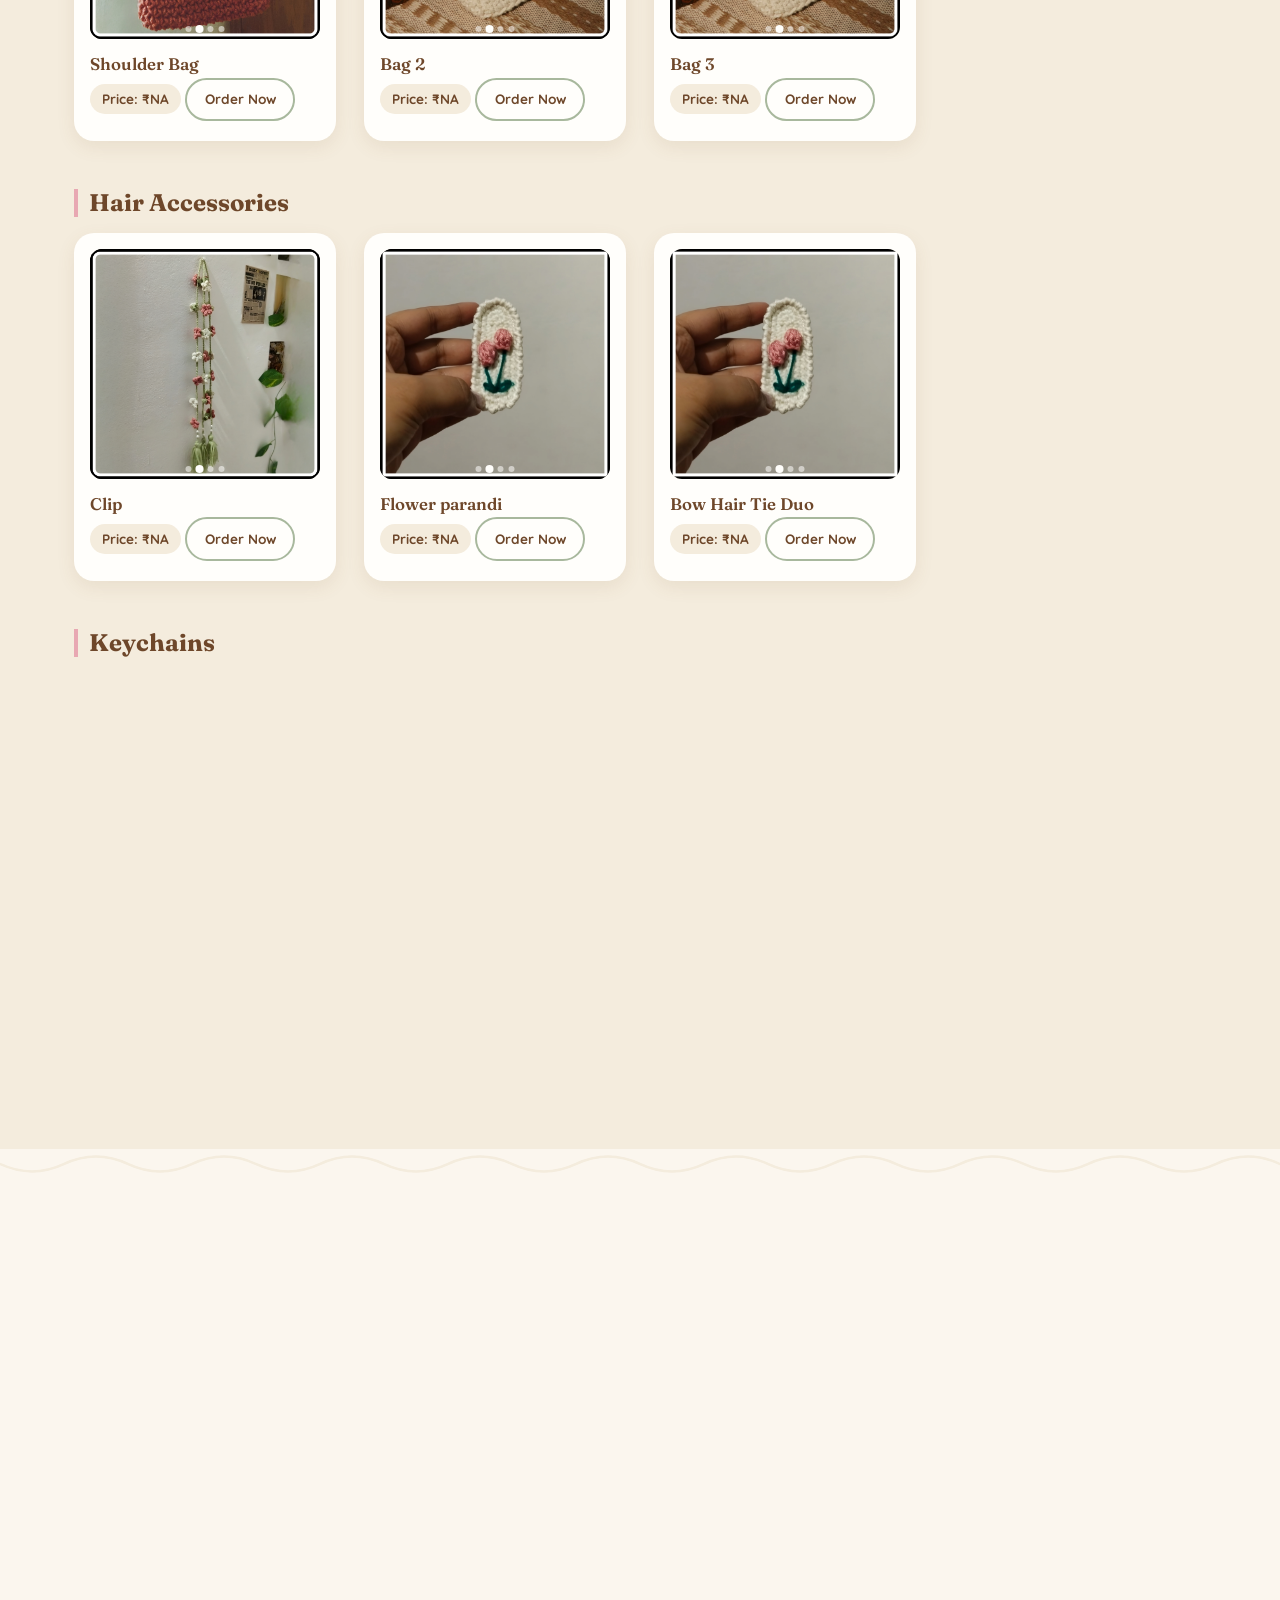
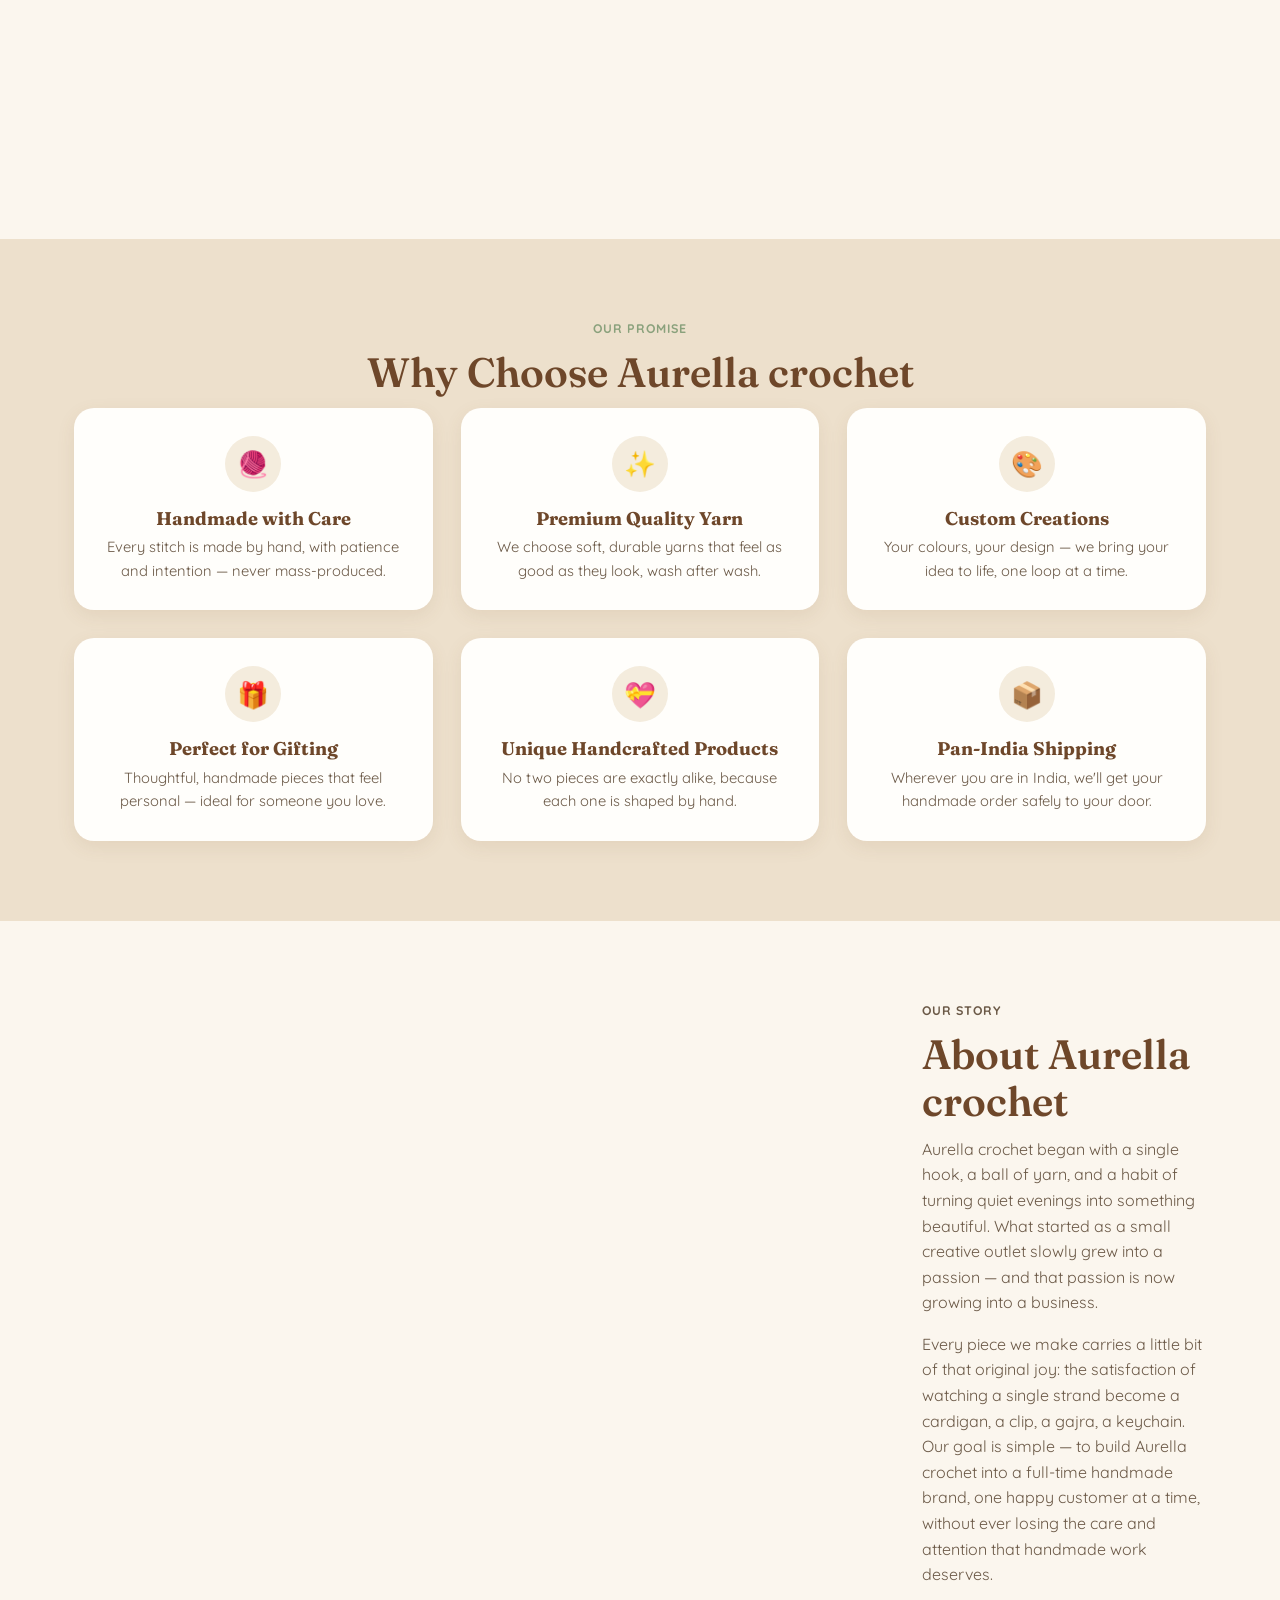
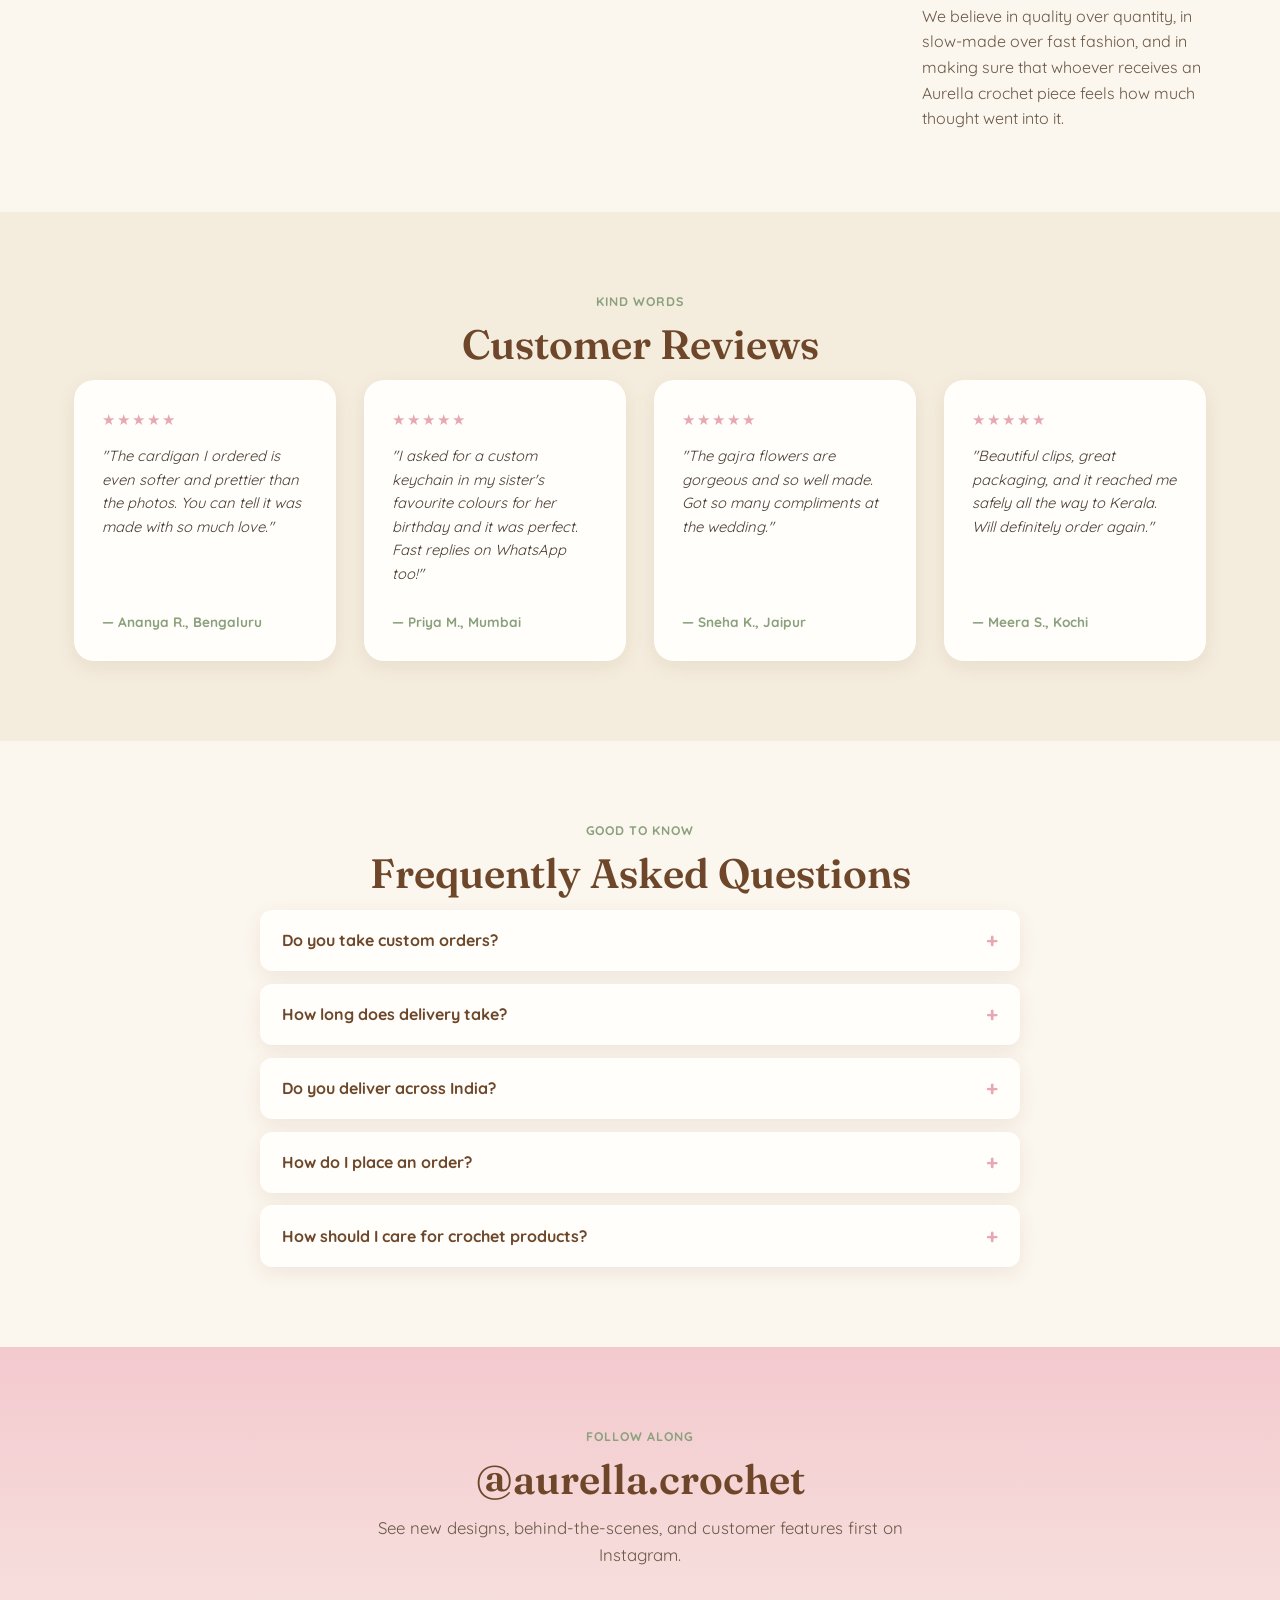
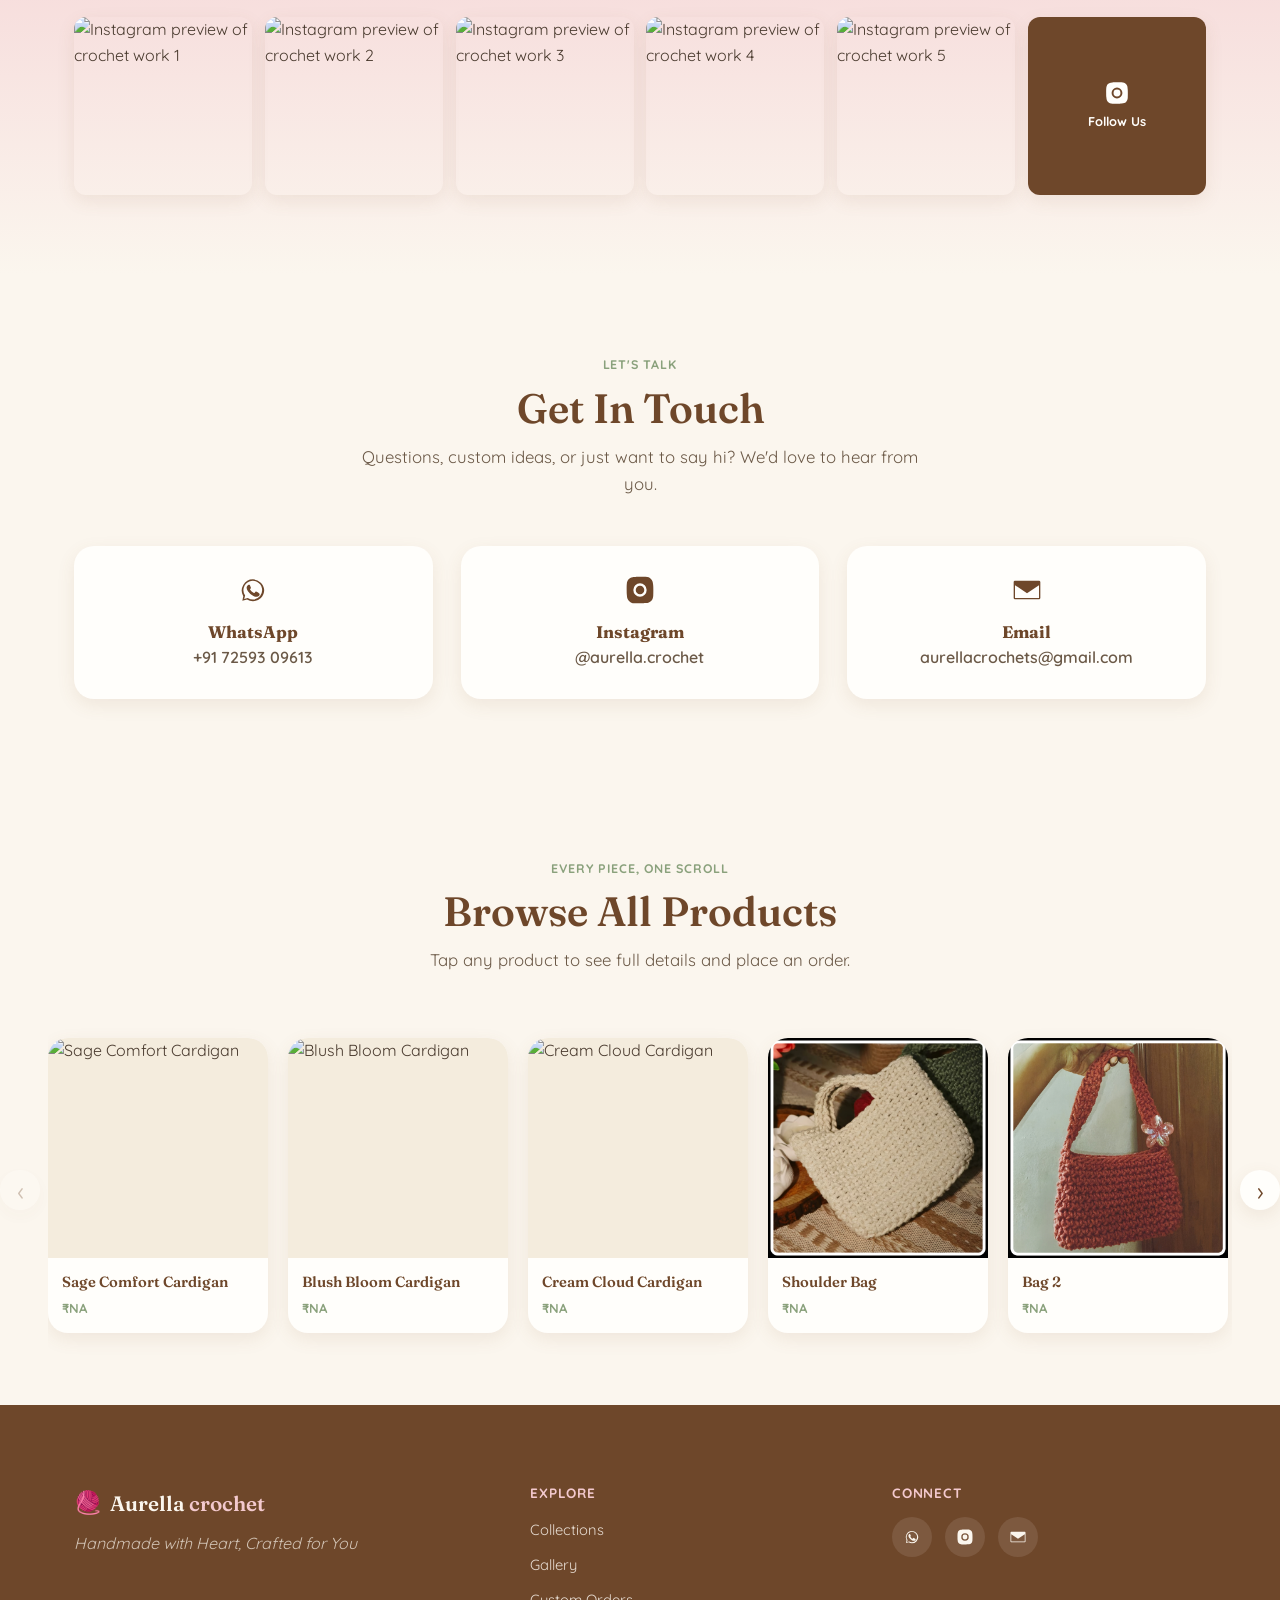
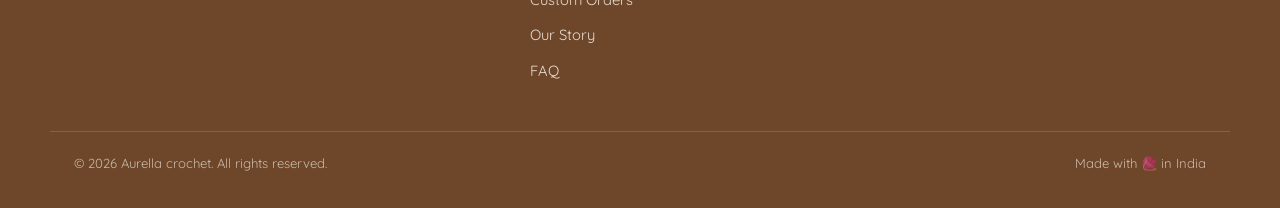
==== commit 57c0b8b4: "Add files via upload added carousel" ====
--- a/index.html
+++ b/index.html
@@ -238,23 +238,53 @@
         <h3 class="category-title">Cardigans</h3>
         <div class="product-grid">
           <!-- PRODUCT PLACEHOLDER 1 -->
-          <article class="product-card" id="cardigan-1">
-            <div class="product-img"><img src="Images/Cardigans/Cardigan.jpeg" alt="Crochet cardigan placeholder 1" loading="lazy" width="600" height="600"></div>
-            <h4>Sage Comfort Cardigan</h4>
+                    <article class="product-card" id="cardigan-1">
+            <div class="product-img-slider" data-product-id="cardigan-1">
+              <div class="slider-track">
+                <img class="slide active" src="Images/Cardigans/Cardigan.jpeg" alt="Sage Comfort Cardigan" loading="lazy" width="600" height="600">
+                <!-- Slides 2-4 injected by slider.js from products.js -->
+              </div>
+              <button class="slider-prev" aria-label="Previous image">&#8249;</button>
+              <button class="slider-next" aria-label="Next image">&#8250;</button>
+              <div class="slider-dots"></div>
+            </div>
+            <a href="product.html?id=cardigan-1" class="product-card-link">
+              <h4>Sage Comfort Cardigan</h4>
+            </a>
             <span class="price">Price: ₹NA</span>
             <a href="https://wa.me/917259309613?text=Hello%20Aurella%20crochet%2C%0AI%20am%20interested%20in%20your%20crochet%20products%20and%20would%20like%20more%20information." class="btn btn-outline btn-small" target="_blank" rel="noopener">Order Now</a>
           </article>
           <!-- PRODUCT PLACEHOLDER 2 -->
-          <article class="product-card" id="cardigan-2">
-            <div class="product-img"><img src="https://images.unsplash.com/photo-1620799139507-2a76f79a2f4d?auto=format&fit=crop&w=600&q=80" alt="Crochet cardigan placeholder 2" loading="lazy" width="600" height="600"></div>
-            <h4>Blush Bloom Cardigan</h4>
+                    <article class="product-card" id="cardigan-2">
+            <div class="product-img-slider" data-product-id="cardigan-2">
+              <div class="slider-track">
+                <img class="slide active" src="https://images.unsplash.com/photo-1620799139507-2a76f79a2f4d?auto=format&fit=crop&w=600&q=80" alt="Blush Bloom Cardigan" loading="lazy" width="600" height="600">
+                <!-- Slides 2-4 injected by slider.js from products.js -->
+              </div>
+              <button class="slider-prev" aria-label="Previous image">&#8249;</button>
+              <button class="slider-next" aria-label="Next image">&#8250;</button>
+              <div class="slider-dots"></div>
+            </div>
+            <a href="product.html?id=cardigan-2" class="product-card-link">
+              <h4>Blush Bloom Cardigan</h4>
+            </a>
             <span class="price">Price: ₹NA</span>
             <a href="https://wa.me/917259309613?text=Hello%20Aurella%20crochet%2C%0AI%20am%20interested%20in%20your%20crochet%20products%20and%20would%20like%20more%20information." class="btn btn-outline btn-small" target="_blank" rel="noopener">Order Now</a>
           </article>
           <!-- PRODUCT PLACEHOLDER 3 -->
-          <article class="product-card" id="cardigan-3">
-            <div class="product-img"><img src="https://images.unsplash.com/photo-1610047530885-69ed4a8f3c6f?auto=format&fit=crop&w=600&q=80" alt="Crochet cardigan placeholder 3" loading="lazy" width="600" height="600"></div>
-            <h4>Cream Cloud Cardigan</h4>
+                    <article class="product-card" id="cardigan-3">
+            <div class="product-img-slider" data-product-id="cardigan-3">
+              <div class="slider-track">
+                <img class="slide active" src="https://images.unsplash.com/photo-1610047530885-69ed4a8f3c6f?auto=format&fit=crop&w=600&q=80" alt="Cream Cloud Cardigan" loading="lazy" width="600" height="600">
+                <!-- Slides 2-4 injected by slider.js from products.js -->
+              </div>
+              <button class="slider-prev" aria-label="Previous image">&#8249;</button>
+              <button class="slider-next" aria-label="Next image">&#8250;</button>
+              <div class="slider-dots"></div>
+            </div>
+            <a href="product.html?id=cardigan-3" class="product-card-link">
+              <h4>Cream Cloud Cardigan</h4>
+            </a>
             <span class="price">Price: ₹NA</span>
             <a href="https://wa.me/917259309613?text=Hello%20Aurella%20crochet%2C%0AI%20am%20interested%20in%20your%20crochet%20products%20and%20would%20like%20more%20information." class="btn btn-outline btn-small" target="_blank" rel="noopener">Order Now</a>
           </article>
@@ -265,21 +295,51 @@
       <div class="gallery-category" data-category="Bags">
         <h3 class="category-title">Bags</h3>
         <div class="product-grid">
-          <article class="product-card" id="bag-1">
-            <div class="product-img"><img src="Images/Bags/Main Bag.jpeg" alt="Crochet hair accessory placeholder 1" loading="lazy" width="600" height="600"></div>
-            <h4>Shoulder Bag</h4>
-            <span class="price">Price: ₹NA</span>
-            <a href="https://wa.me/917259309613?text=Hello%20Aurella%20crochet%2C%0AI%20am%20interested%20in%20your%20crochet%20products%20and%20would%20like%20more%20information." class="btn btn-outline btn-small" target="_blank" rel="noopener">Order Now</a>
-          </article>
-          <article class="product-card" id="bag-2">
-            <div class="product-img"><img src="Images/Bags/Shoulder Bag.jpeg" alt="Crochet hair accessory placeholder 2" loading="lazy" width="600" height="600"></div>
-            <h4>Bag 2</h4>
-            <span class="price">Price: ₹NA</span>
-            <a href="https://wa.me/917259309613?text=Hello%20Aurella%20crochet%2C%0AI%20am%20interested%20in%20your%20crochet%20products%20and%20would%20like%20more%20information." class="btn btn-outline btn-small" target="_blank" rel="noopener">Order Now</a>
-          </article>
-          <article class="product-card" id="bag-3">
-            <div class="product-img"><img src="https://images.unsplash.com/photo-1535632066927-ab7c9ab60908?auto=format&fit=crop&w=600&q=80" alt="Crochet hair accessory placeholder 3" loading="lazy" width="600" height="600"></div>
-            <h4>Bag 3</h4>
+                    <article class="product-card" id="bag-1">
+            <div class="product-img-slider" data-product-id="bag-1">
+              <div class="slider-track">
+                <img class="slide active" src="Images/Bags/Main Bag.jpeg" alt="Shoulder Bag" loading="lazy" width="600" height="600">
+                <!-- Slides 2-4 injected by slider.js from products.js -->
+              </div>
+              <button class="slider-prev" aria-label="Previous image">&#8249;</button>
+              <button class="slider-next" aria-label="Next image">&#8250;</button>
+              <div class="slider-dots"></div>
+            </div>
+            <a href="product.html?id=bag-1" class="product-card-link">
+              <h4>Shoulder Bag</h4>
+            </a>
+            <span class="price">Price: ₹NA</span>
+            <a href="https://wa.me/917259309613?text=Hello%20Aurella%20crochet%2C%0AI%20am%20interested%20in%20your%20crochet%20products%20and%20would%20like%20more%20information." class="btn btn-outline btn-small" target="_blank" rel="noopener">Order Now</a>
+          </article>
+                    <article class="product-card" id="bag-2">
+            <div class="product-img-slider" data-product-id="bag-2">
+              <div class="slider-track">
+                <img class="slide active" src="Images/Bags/Shoulder Bag.jpeg" alt="Bag 2" loading="lazy" width="600" height="600">
+                <!-- Slides 2-4 injected by slider.js from products.js -->
+              </div>
+              <button class="slider-prev" aria-label="Previous image">&#8249;</button>
+              <button class="slider-next" aria-label="Next image">&#8250;</button>
+              <div class="slider-dots"></div>
+            </div>
+            <a href="product.html?id=bag-2" class="product-card-link">
+              <h4>Bag 2</h4>
+            </a>
+            <span class="price">Price: ₹NA</span>
+            <a href="https://wa.me/917259309613?text=Hello%20Aurella%20crochet%2C%0AI%20am%20interested%20in%20your%20crochet%20products%20and%20would%20like%20more%20information." class="btn btn-outline btn-small" target="_blank" rel="noopener">Order Now</a>
+          </article>
+                    <article class="product-card" id="bag-3">
+            <div class="product-img-slider" data-product-id="bag-3">
+              <div class="slider-track">
+                <img class="slide active" src="https://images.unsplash.com/photo-1535632066927-ab7c9ab60908?auto=format&fit=crop&w=600&q=80" alt="Bag 3" loading="lazy" width="600" height="600">
+                <!-- Slides 2-4 injected by slider.js from products.js -->
+              </div>
+              <button class="slider-prev" aria-label="Previous image">&#8249;</button>
+              <button class="slider-next" aria-label="Next image">&#8250;</button>
+              <div class="slider-dots"></div>
+            </div>
+            <a href="product.html?id=bag-3" class="product-card-link">
+              <h4>Bag 3</h4>
+            </a>
             <span class="price">Price: ₹NA</span>
             <a href="https://wa.me/917259309613?text=Hello%20Aurella%20crochet%2C%0AI%20am%20interested%20in%20your%20crochet%20products%20and%20would%20like%20more%20information." class="btn btn-outline btn-small" target="_blank" rel="noopener">Order Now</a>
           </article>
@@ -291,21 +351,51 @@
       <div class="gallery-category" data-category="hair">
         <h3 class="category-title">Hair Accessories</h3>
         <div class="product-grid">
-          <article class="product-card" id="hair-1">
-            <div class="product-img"><img src="Images/Hair Accessories/Clip.jpeg" alt="Crochet hair accessory placeholder 1" loading="lazy" width="600" height="600"></div>
-            <h4>Clip</h4>
-            <span class="price">Price: ₹NA</span>
-            <a href="https://wa.me/917259309613?text=Hello%20Aurella%20crochet%2C%0AI%20am%20interested%20in%20your%20crochet%20products%20and%20would%20like%20more%20information." class="btn btn-outline btn-small" target="_blank" rel="noopener">Order Now</a>
-          </article>
-          <article class="product-card" id="hair-2">
-            <div class="product-img"><img src="Images/Hair Accessories/Paranda.jpeg" alt="Crochet hair accessory placeholder 2" loading="lazy" width="600" height="600"></div>
-            <h4>Flower parandi</h4>
-            <span class="price">Price: ₹NA</span>
-            <a href="https://wa.me/917259309613?text=Hello%20Aurella%20crochet%2C%0AI%20am%20interested%20in%20your%20crochet%20products%20and%20would%20like%20more%20information." class="btn btn-outline btn-small" target="_blank" rel="noopener">Order Now</a>
-          </article>
-          <article class="product-card" id="hair-3">
-            <div class="product-img"><img src="https://images.unsplash.com/photo-1535632066927-ab7c9ab60908?auto=format&fit=crop&w=600&q=80" alt="Crochet hair accessory placeholder 3" loading="lazy" width="600" height="600"></div>
-            <h4>Bow Hair Tie Duo</h4>
+                    <article class="product-card" id="hair-1">
+            <div class="product-img-slider" data-product-id="hair-1">
+              <div class="slider-track">
+                <img class="slide active" src="Images/Hair Accessories/Clip.jpeg" alt="Clip" loading="lazy" width="600" height="600">
+                <!-- Slides 2-4 injected by slider.js from products.js -->
+              </div>
+              <button class="slider-prev" aria-label="Previous image">&#8249;</button>
+              <button class="slider-next" aria-label="Next image">&#8250;</button>
+              <div class="slider-dots"></div>
+            </div>
+            <a href="product.html?id=hair-1" class="product-card-link">
+              <h4>Clip</h4>
+            </a>
+            <span class="price">Price: ₹NA</span>
+            <a href="https://wa.me/917259309613?text=Hello%20Aurella%20crochet%2C%0AI%20am%20interested%20in%20your%20crochet%20products%20and%20would%20like%20more%20information." class="btn btn-outline btn-small" target="_blank" rel="noopener">Order Now</a>
+          </article>
+                    <article class="product-card" id="hair-2">
+            <div class="product-img-slider" data-product-id="hair-2">
+              <div class="slider-track">
+                <img class="slide active" src="Images/Hair Accessories/Paranda.jpeg" alt="Flower parandi" loading="lazy" width="600" height="600">
+                <!-- Slides 2-4 injected by slider.js from products.js -->
+              </div>
+              <button class="slider-prev" aria-label="Previous image">&#8249;</button>
+              <button class="slider-next" aria-label="Next image">&#8250;</button>
+              <div class="slider-dots"></div>
+            </div>
+            <a href="product.html?id=hair-2" class="product-card-link">
+              <h4>Flower parandi</h4>
+            </a>
+            <span class="price">Price: ₹NA</span>
+            <a href="https://wa.me/917259309613?text=Hello%20Aurella%20crochet%2C%0AI%20am%20interested%20in%20your%20crochet%20products%20and%20would%20like%20more%20information." class="btn btn-outline btn-small" target="_blank" rel="noopener">Order Now</a>
+          </article>
+                    <article class="product-card" id="hair-3">
+            <div class="product-img-slider" data-product-id="hair-3">
+              <div class="slider-track">
+                <img class="slide active" src="https://images.unsplash.com/photo-1535632066927-ab7c9ab60908?auto=format&fit=crop&w=600&q=80" alt="Bow Hair Tie Duo" loading="lazy" width="600" height="600">
+                <!-- Slides 2-4 injected by slider.js from products.js -->
+              </div>
+              <button class="slider-prev" aria-label="Previous image">&#8249;</button>
+              <button class="slider-next" aria-label="Next image">&#8250;</button>
+              <div class="slider-dots"></div>
+            </div>
+            <a href="product.html?id=hair-3" class="product-card-link">
+              <h4>Bow Hair Tie Duo</h4>
+            </a>
             <span class="price">Price: ₹NA</span>
             <a href="https://wa.me/917259309613?text=Hello%20Aurella%20crochet%2C%0AI%20am%20interested%20in%20your%20crochet%20products%20and%20would%20like%20more%20information." class="btn btn-outline btn-small" target="_blank" rel="noopener">Order Now</a>
           </article>
@@ -317,21 +407,51 @@
       <div class="gallery-category" data-category="keychains">
         <h3 class="category-title">Keychains</h3>
         <div class="product-grid">
-          <article class="product-card" id="keychain-1">
-            <div class="product-img"><img src="Images/Key chains/Spiderman.jpeg" alt="Crochet keychain placeholder 1" loading="lazy" width="600" height="600"></div>
-            <h4>Spiderman Keychain</h4>
+                    <article class="product-card" id="keychain-1">
+            <div class="product-img-slider" data-product-id="keychain-1">
+              <div class="slider-track">
+                <img class="slide active" src="Images/Key chains/Spiderman.jpeg" alt="Spiderman Keychain" loading="lazy" width="600" height="600">
+                <!-- Slides 2-4 injected by slider.js from products.js -->
+              </div>
+              <button class="slider-prev" aria-label="Previous image">&#8249;</button>
+              <button class="slider-next" aria-label="Next image">&#8250;</button>
+              <div class="slider-dots"></div>
+            </div>
+            <a href="product.html?id=keychain-1" class="product-card-link">
+              <h4>Spiderman Keychain</h4>
+            </a>
             <span class="price">Price: ₹449</span>
             <a href="https://wa.me/917259309613?text=Hello%20Aurella%20crochet%2C%0AI%20am%20interested%20in%20your%20crochet%20products%20and%20would%20like%20more%20information." class="btn btn-outline btn-small" target="_blank" rel="noopener">Order Now</a>
           </article>
-          <article class="product-card" id="keychain-2">
-            <div class="product-img"><img src="https://images.unsplash.com/photo-1591025207163-942350e47db2?auto=format&fit=crop&w=600&q=80" alt="Crochet keychain placeholder 2" loading="lazy" width="600" height="600"></div>
-            <h4>Bear Charm Keychain</h4>
-            <span class="price">Price: ₹NA</span>
-            <a href="https://wa.me/917259309613?text=Hello%20Aurella%20crochet%2C%0AI%20am%20interested%20in%20your%20crochet%20products%20and%20would%20like%20more%20information." class="btn btn-outline btn-small" target="_blank" rel="noopener">Order Now</a>
-          </article>
-          <article class="product-card" id="keychain-3">
-            <div class="product-img"><img src="https://images.unsplash.com/photo-1530268729831-4b0b9e170218?auto=format&fit=crop&w=600&q=80" alt="Crochet keychain placeholder 3" loading="lazy" width="600" height="600"></div>
-            <h4>Flower Bunch Keychain</h4>
+                    <article class="product-card" id="keychain-2">
+            <div class="product-img-slider" data-product-id="keychain-2">
+              <div class="slider-track">
+                <img class="slide active" src="https://images.unsplash.com/photo-1591025207163-942350e47db2?auto=format&fit=crop&w=600&q=80" alt="Bear Charm Keychain" loading="lazy" width="600" height="600">
+                <!-- Slides 2-4 injected by slider.js from products.js -->
+              </div>
+              <button class="slider-prev" aria-label="Previous image">&#8249;</button>
+              <button class="slider-next" aria-label="Next image">&#8250;</button>
+              <div class="slider-dots"></div>
+            </div>
+            <a href="product.html?id=keychain-2" class="product-card-link">
+              <h4>Bear Charm Keychain</h4>
+            </a>
+            <span class="price">Price: ₹NA</span>
+            <a href="https://wa.me/917259309613?text=Hello%20Aurella%20crochet%2C%0AI%20am%20interested%20in%20your%20crochet%20products%20and%20would%20like%20more%20information." class="btn btn-outline btn-small" target="_blank" rel="noopener">Order Now</a>
+          </article>
+                    <article class="product-card" id="keychain-3">
+            <div class="product-img-slider" data-product-id="keychain-3">
+              <div class="slider-track">
+                <img class="slide active" src="https://images.unsplash.com/photo-1530268729831-4b0b9e170218?auto=format&fit=crop&w=600&q=80" alt="Flower Bunch Keychain" loading="lazy" width="600" height="600">
+                <!-- Slides 2-4 injected by slider.js from products.js -->
+              </div>
+              <button class="slider-prev" aria-label="Previous image">&#8249;</button>
+              <button class="slider-next" aria-label="Next image">&#8250;</button>
+              <div class="slider-dots"></div>
+            </div>
+            <a href="product.html?id=keychain-3" class="product-card-link">
+              <h4>Flower Bunch Keychain</h4>
+            </a>
             <span class="price">Price: ₹NA</span>
             <a href="https://wa.me/917259309613?text=Hello%20Aurella%20crochet%2C%0AI%20am%20interested%20in%20your%20crochet%20products%20and%20would%20like%20more%20information." class="btn btn-outline btn-small" target="_blank" rel="noopener">Order Now</a>
           </article>
@@ -612,6 +732,25 @@
 <!-- ============================================================
      FOOTER
 ============================================================ -->
+
+  <!-- ============================================================
+       BROWSE ALL — horizontal product carousel
+  ============================================================ -->
+  <section class="browse-all" id="browse-all">
+    <div class="container">
+      <p class="eyebrow center">Every piece, one scroll</p>
+      <h2 class="section-title center">Browse All Products</h2>
+      <p class="section-subtitle center">Tap any product to see full details and place an order.</p>
+    </div>
+    <div class="browse-carousel-wrap">
+      <button class="browse-prev" aria-label="Scroll left">&#8249;</button>
+      <div class="browse-carousel" id="browse-carousel">
+        <!-- Cards injected by slider.js -->
+      </div>
+      <button class="browse-next" aria-label="Scroll right">&#8250;</button>
+    </div>
+  </section>
+
 <footer class="site-footer">
   <div class="container footer-inner">
     <div class="footer-brand">
@@ -664,5 +803,6 @@
 <script src="products.js"></script>
 <script src="search.js"></script>
 <script src="script.js"></script>
+<script src="slider.js"></script>
 </body>
 </html>
--- a/style.css
+++ b/style.css
@@ -244,8 +244,10 @@
   display: flex;
   align-items: center;
   justify-content: space-between;
-  gap: 1rem;
-  padding: 0.9rem 1.5rem;
+  gap: 1.25rem;
+  padding: 0.9rem 2rem;
+  max-width: 1480px;
+  margin: 0 auto;
 }
 
 .logo {
@@ -256,13 +258,22 @@
   font-size: 1.3rem;
   font-weight: 600;
   color: var(--brown-deep);
+  white-space: nowrap;
+  flex-shrink: 0;
 }
 .logo-mark { font-size: 1.4rem; }
 .logo-text em { color: var(--pink-deep); font-style: normal; }
 
+.main-nav {
+  flex-shrink: 1;
+  min-width: 0;
+}
+
 .main-nav ul {
   display: flex;
-  gap: 1.7rem;
+  align-items: center;
+  gap: 1.5rem;
+  flex-wrap: nowrap;
 }
 .main-nav a {
   font-weight: 600;
@@ -270,6 +281,7 @@
   color: var(--ink);
   position: relative;
   padding-bottom: 4px;
+  white-space: nowrap;
 }
 .main-nav a::after {
   content: "";
@@ -1071,6 +1083,10 @@
    RESPONSIVE
    ========================================================================== */
 
+@media (max-width: 1180px) {
+  .header-inner { padding: 0.9rem 1.25rem; gap: 1rem; }
+}
+
 @media (max-width: 1000px) {
   .featured-grid { grid-template-columns: repeat(2, 1fr); }
   .why-grid { grid-template-columns: repeat(2, 1fr); }
@@ -1080,7 +1096,7 @@
   .footer-inner { grid-template-columns: 1fr 1fr; }
 }
 
-@media (max-width: 880px) {
+@media (max-width: 1180px) {
   .main-nav {
     position: fixed;
     top: 64px;
@@ -1094,12 +1110,16 @@
   .main-nav.open { max-height: 420px; }
   .main-nav ul {
     flex-direction: column;
+    align-items: flex-start;
     padding: 1rem 1.5rem 1.5rem;
     gap: 1rem;
   }
+  .main-nav a { font-size: 0.95rem; }
   .menu-toggle { display: flex; }
   .nav-cta { display: none; }
-
+}
+
+@media (max-width: 880px) {
   .hero-inner { grid-template-columns: 1fr; }
   .hero-visual { order: -1; max-width: 380px; margin: 0 auto; }
   .hero-copy { text-align: center; }
@@ -1222,3 +1242,455 @@
   .results-grid { grid-template-columns: 1fr; }
 }
 
+
+/* ==========================================================================
+   PRODUCT CARD IMAGE SLIDER
+   ========================================================================== */
+
+.product-img-slider {
+  position: relative;
+  border-radius: var(--radius-sm);
+  overflow: hidden;
+  aspect-ratio: 1 / 1;
+  margin-bottom: var(--space-sm);
+  background: var(--cream-deep);
+}
+
+.slider-track {
+  width: 100%;
+  height: 100%;
+  position: relative;
+}
+
+.slider-track .slide {
+  position: absolute;
+  inset: 0;
+  width: 100%;
+  height: 100%;
+  object-fit: cover;
+  opacity: 0;
+  transition: opacity 0.55s ease;
+}
+.slider-track .slide.active {
+  opacity: 1;
+  position: relative; /* keeps container height */
+}
+
+/* Prev / Next arrows */
+.slider-prev,
+.slider-next {
+  position: absolute;
+  top: 50%;
+  transform: translateY(-50%);
+  z-index: 10;
+  width: 30px;
+  height: 30px;
+  border-radius: 50%;
+  background: rgba(255,254,251,0.82);
+  backdrop-filter: blur(4px);
+  color: var(--brown-deep);
+  font-size: 1.3rem;
+  line-height: 1;
+  display: flex;
+  align-items: center;
+  justify-content: center;
+  opacity: 0;
+  transition: opacity var(--transition), background var(--transition);
+  pointer-events: none;
+}
+.slider-prev { left: 6px; }
+.slider-next { right: 6px; }
+
+.product-img-slider:hover .slider-prev,
+.product-img-slider:hover .slider-next {
+  opacity: 1;
+  pointer-events: auto;
+}
+.slider-prev:hover,
+.slider-next:hover {
+  background: var(--white);
+}
+
+/* Dot indicators */
+.slider-dots {
+  position: absolute;
+  bottom: 7px;
+  left: 50%;
+  transform: translateX(-50%);
+  display: flex;
+  gap: 5px;
+  z-index: 10;
+}
+.slider-dot {
+  width: 6px;
+  height: 6px;
+  border-radius: 50%;
+  background: rgba(255,254,251,0.55);
+  transition: background var(--transition), transform var(--transition);
+  padding: 0;
+}
+.slider-dot.active {
+  background: var(--white);
+  transform: scale(1.35);
+}
+
+/* Make product name a subtle link */
+.product-card-link {
+  display: block;
+  color: inherit;
+  text-decoration: none;
+  transition: color var(--transition);
+}
+.product-card-link:hover h4 {
+  color: var(--brown);
+  text-decoration: underline;
+  text-underline-offset: 3px;
+}
+
+/* ==========================================================================
+   BROWSE ALL — HORIZONTAL CAROUSEL
+   ========================================================================== */
+
+.browse-all {
+  padding: var(--space-xl) 0 var(--space-lg);
+}
+
+.browse-carousel-wrap {
+  position: relative;
+  padding: 0 3rem;
+}
+
+.browse-carousel {
+  display: flex;
+  gap: 1.25rem;
+  overflow-x: auto;
+  scroll-snap-type: x mandatory;
+  -webkit-overflow-scrolling: touch;
+  padding: 1rem 0 1.5rem;
+  scrollbar-width: none;
+}
+.browse-carousel::-webkit-scrollbar { display: none; }
+
+.browse-card {
+  scroll-snap-align: start;
+  flex: 0 0 220px;
+  background: var(--white);
+  border-radius: var(--radius-md);
+  box-shadow: var(--shadow-card);
+  overflow: hidden;
+  text-decoration: none;
+  color: inherit;
+  transition: transform var(--transition), box-shadow var(--transition);
+  display: block;
+}
+.browse-card:hover {
+  transform: translateY(-5px);
+  box-shadow: var(--shadow-soft);
+}
+
+.browse-card-img {
+  aspect-ratio: 1 / 1;
+  overflow: hidden;
+  background: var(--cream-deep);
+}
+.browse-card-img img {
+  width: 100%;
+  height: 100%;
+  object-fit: cover;
+  transition: transform var(--transition);
+}
+.browse-card:hover .browse-card-img img {
+  transform: scale(1.06);
+}
+
+.browse-card-info {
+  padding: 0.8rem 0.9rem 0.9rem;
+}
+.browse-card-name {
+  font-family: var(--font-display);
+  font-weight: 600;
+  font-size: 0.92rem;
+  color: var(--brown-deep);
+  margin: 0 0 0.2rem;
+  white-space: nowrap;
+  overflow: hidden;
+  text-overflow: ellipsis;
+}
+.browse-card-price {
+  font-weight: 700;
+  font-size: 0.82rem;
+  color: var(--sage-deep);
+  margin: 0;
+}
+
+.browse-prev,
+.browse-next {
+  position: absolute;
+  top: 50%;
+  transform: translateY(-50%);
+  z-index: 10;
+  width: 40px;
+  height: 40px;
+  border-radius: 50%;
+  background: var(--white);
+  box-shadow: var(--shadow-card);
+  color: var(--brown-deep);
+  font-size: 1.6rem;
+  display: flex;
+  align-items: center;
+  justify-content: center;
+  transition: background var(--transition), box-shadow var(--transition);
+}
+.browse-prev { left: 0; }
+.browse-next { right: 0; }
+.browse-prev:hover,
+.browse-next:hover {
+  background: var(--cream-deep);
+  box-shadow: var(--shadow-soft);
+}
+
+/* ==========================================================================
+   PRODUCT DETAIL PAGE (product.html)
+   ========================================================================== */
+
+/* Breadcrumb */
+.pdp-breadcrumb {
+  padding: 1.2rem 1.5rem 0;
+  font-size: 0.85rem;
+  color: var(--ink);
+  opacity: 0.7;
+  display: flex;
+  align-items: center;
+  gap: 0.4rem;
+  flex-wrap: wrap;
+}
+.pdp-breadcrumb a {
+  color: var(--brown);
+  text-decoration: none;
+}
+.pdp-breadcrumb a:hover { text-decoration: underline; }
+.pdp-breadcrumb span { color: var(--ink); opacity: 0.5; }
+
+/* Main PDP layout */
+.pdp {
+  padding: var(--space-md) 0 var(--space-xl);
+}
+
+.pdp-inner {
+  display: grid;
+  grid-template-columns: 1fr 1fr;
+  gap: var(--space-lg);
+  align-items: start;
+}
+
+/* LEFT: Gallery */
+.pdp-gallery {
+  display: flex;
+  flex-direction: column;
+  gap: 0.75rem;
+}
+
+/* Thumbnail strip */
+.pdp-thumbs {
+  display: flex;
+  gap: 0.6rem;
+  overflow-x: auto;
+  scrollbar-width: none;
+  padding-bottom: 2px;
+}
+.pdp-thumbs::-webkit-scrollbar { display: none; }
+
+.pdp-thumb {
+  width: 72px;
+  height: 72px;
+  flex-shrink: 0;
+  border-radius: 10px;
+  overflow: hidden;
+  border: 2px solid transparent;
+  cursor: pointer;
+  padding: 0;
+  transition: border-color var(--transition), transform var(--transition);
+  background: var(--cream-deep);
+}
+.pdp-thumb img {
+  width: 100%;
+  height: 100%;
+  object-fit: cover;
+}
+.pdp-thumb.active {
+  border-color: var(--brown);
+}
+.pdp-thumb:hover {
+  transform: scale(1.05);
+}
+
+/* Main image */
+.pdp-main-img-wrap {
+  position: relative;
+  border-radius: var(--radius-md);
+  overflow: hidden;
+  aspect-ratio: 1 / 1;
+  background: var(--cream-deep);
+  box-shadow: var(--shadow-soft);
+}
+#pdp-main-img {
+  width: 100%;
+  height: 100%;
+  object-fit: cover;
+  display: block;
+  transition: opacity 0.3s ease;
+}
+
+.pdp-img-prev,
+.pdp-img-next {
+  position: absolute;
+  top: 50%;
+  transform: translateY(-50%);
+  z-index: 10;
+  width: 40px;
+  height: 40px;
+  border-radius: 50%;
+  background: rgba(255,254,251,0.88);
+  backdrop-filter: blur(4px);
+  color: var(--brown-deep);
+  font-size: 1.6rem;
+  display: flex;
+  align-items: center;
+  justify-content: center;
+  transition: background var(--transition), opacity var(--transition);
+  opacity: 0;
+}
+.pdp-img-prev { left: 10px; }
+.pdp-img-next { right: 10px; }
+.pdp-main-img-wrap:hover .pdp-img-prev,
+.pdp-main-img-wrap:hover .pdp-img-next { opacity: 1; }
+.pdp-img-prev:hover,
+.pdp-img-next:hover { background: var(--white); }
+
+/* Dots */
+.pdp-dots {
+  display: flex;
+  gap: 6px;
+  justify-content: center;
+}
+.pdp-dot {
+  width: 8px;
+  height: 8px;
+  border-radius: 50%;
+  background: var(--beige);
+  transition: background var(--transition), transform var(--transition);
+  padding: 0;
+}
+.pdp-dot.active {
+  background: var(--brown);
+  transform: scale(1.3);
+}
+
+/* RIGHT: Product info */
+.pdp-info {
+  display: flex;
+  flex-direction: column;
+  gap: 1rem;
+  position: sticky;
+  top: 90px;
+}
+
+.pdp-category {
+  margin: 0;
+  font-size: 0.78rem;
+  letter-spacing: 0.08em;
+}
+.pdp-title {
+  font-size: clamp(1.6rem, 3vw, 2.2rem);
+  margin: 0;
+}
+.pdp-price {
+  font-family: var(--font-display);
+  font-size: 1.4rem;
+  font-weight: 700;
+  color: var(--brown-deep);
+  margin: 0;
+}
+.pdp-description {
+  color: #6b5947;
+  line-height: 1.7;
+  margin: 0;
+}
+
+/* Details table */
+.pdp-details { margin: 0.5rem 0; }
+.details-table {
+  width: 100%;
+  border-collapse: collapse;
+  font-size: 0.88rem;
+}
+.details-table th,
+.details-table td {
+  padding: 0.55rem 0.7rem;
+  text-align: left;
+  vertical-align: top;
+}
+.details-table tr {
+  border-bottom: 1px solid var(--beige);
+}
+.details-table tr:last-child { border-bottom: none; }
+.details-table th {
+  font-weight: 700;
+  color: var(--brown-deep);
+  width: 40%;
+  white-space: nowrap;
+}
+.details-table td {
+  color: #6b5947;
+}
+
+/* CTA area */
+.pdp-cta {
+  display: inline-flex;
+  align-items: center;
+  gap: 0.6rem;
+  font-size: 1rem;
+  padding: 0.9rem 1.6rem;
+  align-self: flex-start;
+}
+
+.pdp-delivery-note {
+  font-size: 0.82rem;
+  color: #8a7060;
+  margin: 0;
+}
+
+/* "You might also like" section spacing */
+.pdp-more {
+  background: var(--cream-deep);
+  padding-top: var(--space-lg);
+}
+
+/* ==========================================================================
+   RESPONSIVE — PDP
+   ========================================================================== */
+
+@media (max-width: 860px) {
+  .pdp-inner {
+    grid-template-columns: 1fr;
+  }
+  .pdp-info {
+    position: static;
+  }
+  .pdp-thumbs {
+    order: 2;
+  }
+  .pdp-main-img-wrap {
+    order: 1;
+  }
+  .pdp-dots {
+    order: 3;
+  }
+}
+
+@media (max-width: 640px) {
+  .browse-carousel-wrap { padding: 0 2rem; }
+  .browse-card { flex: 0 0 160px; }
+  .browse-card-name { font-size: 0.82rem; }
+  .pdp-thumb { width: 56px; height: 56px; }
+}
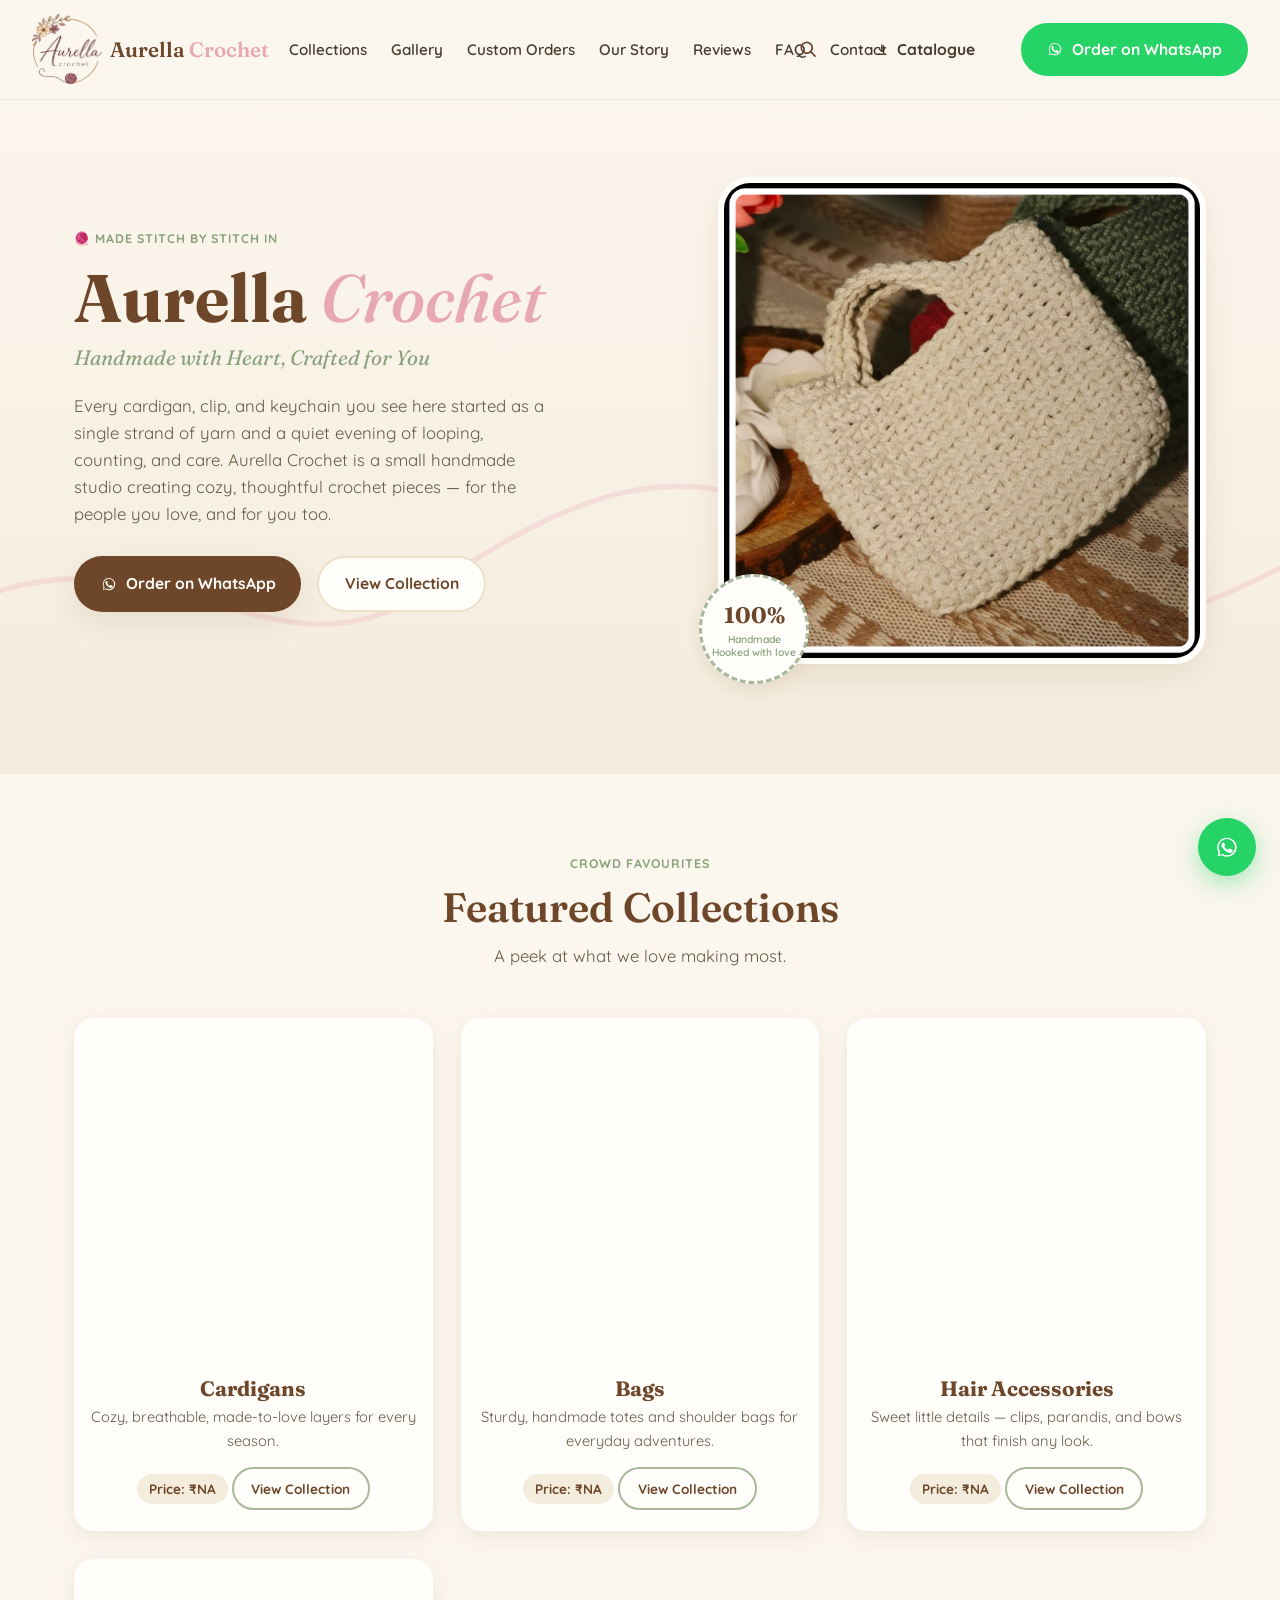
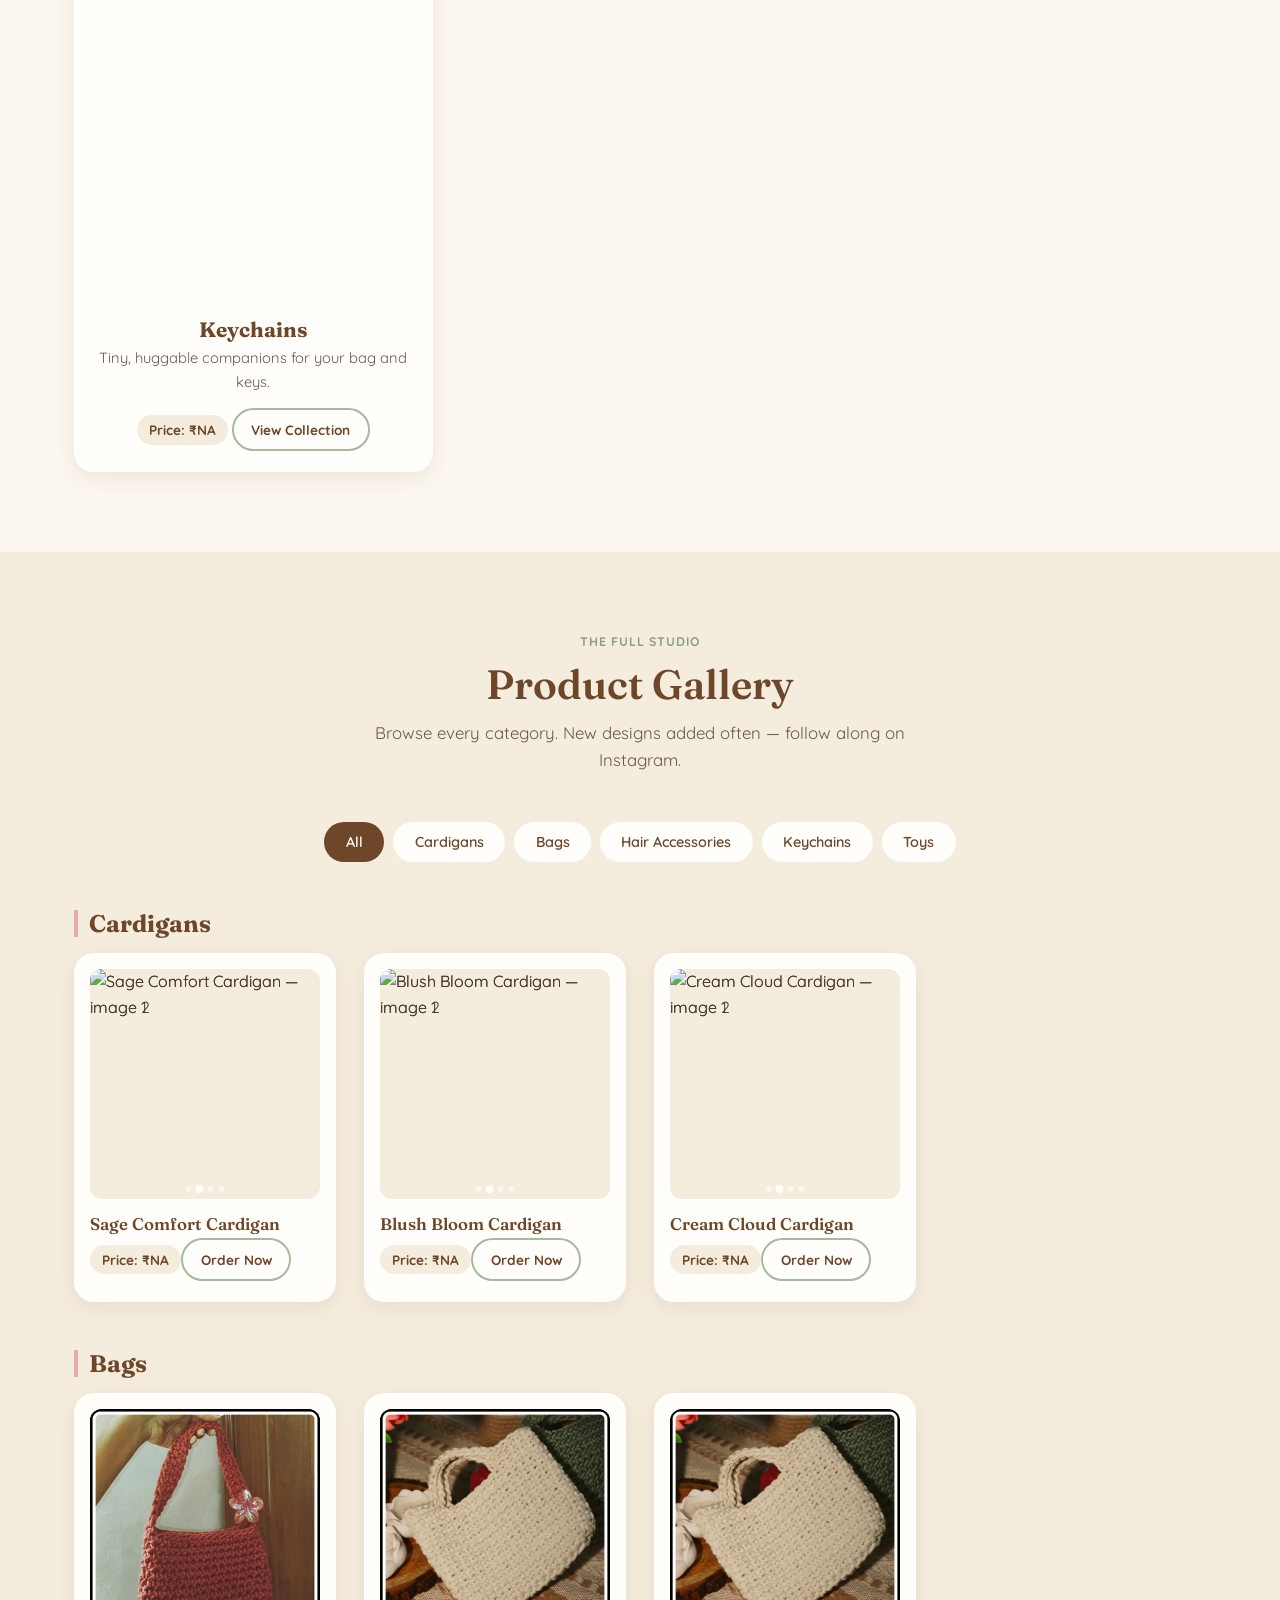
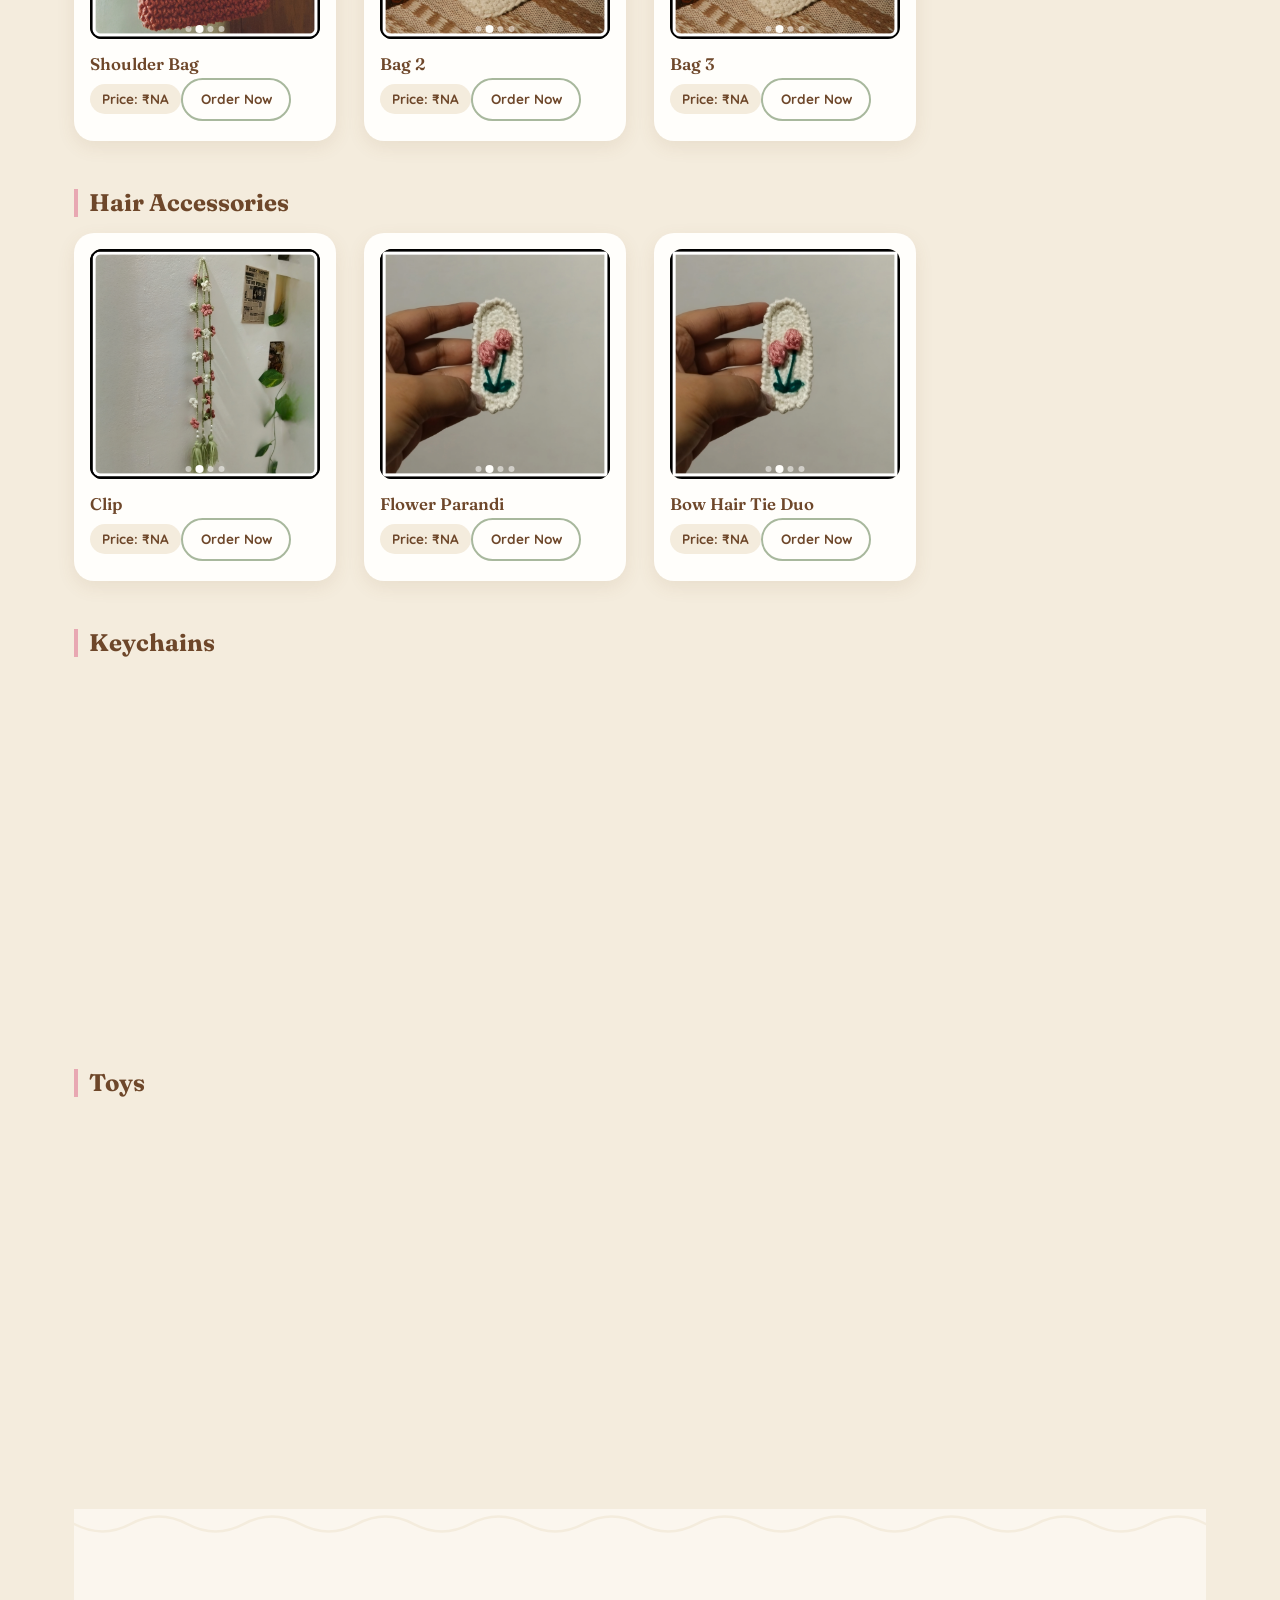
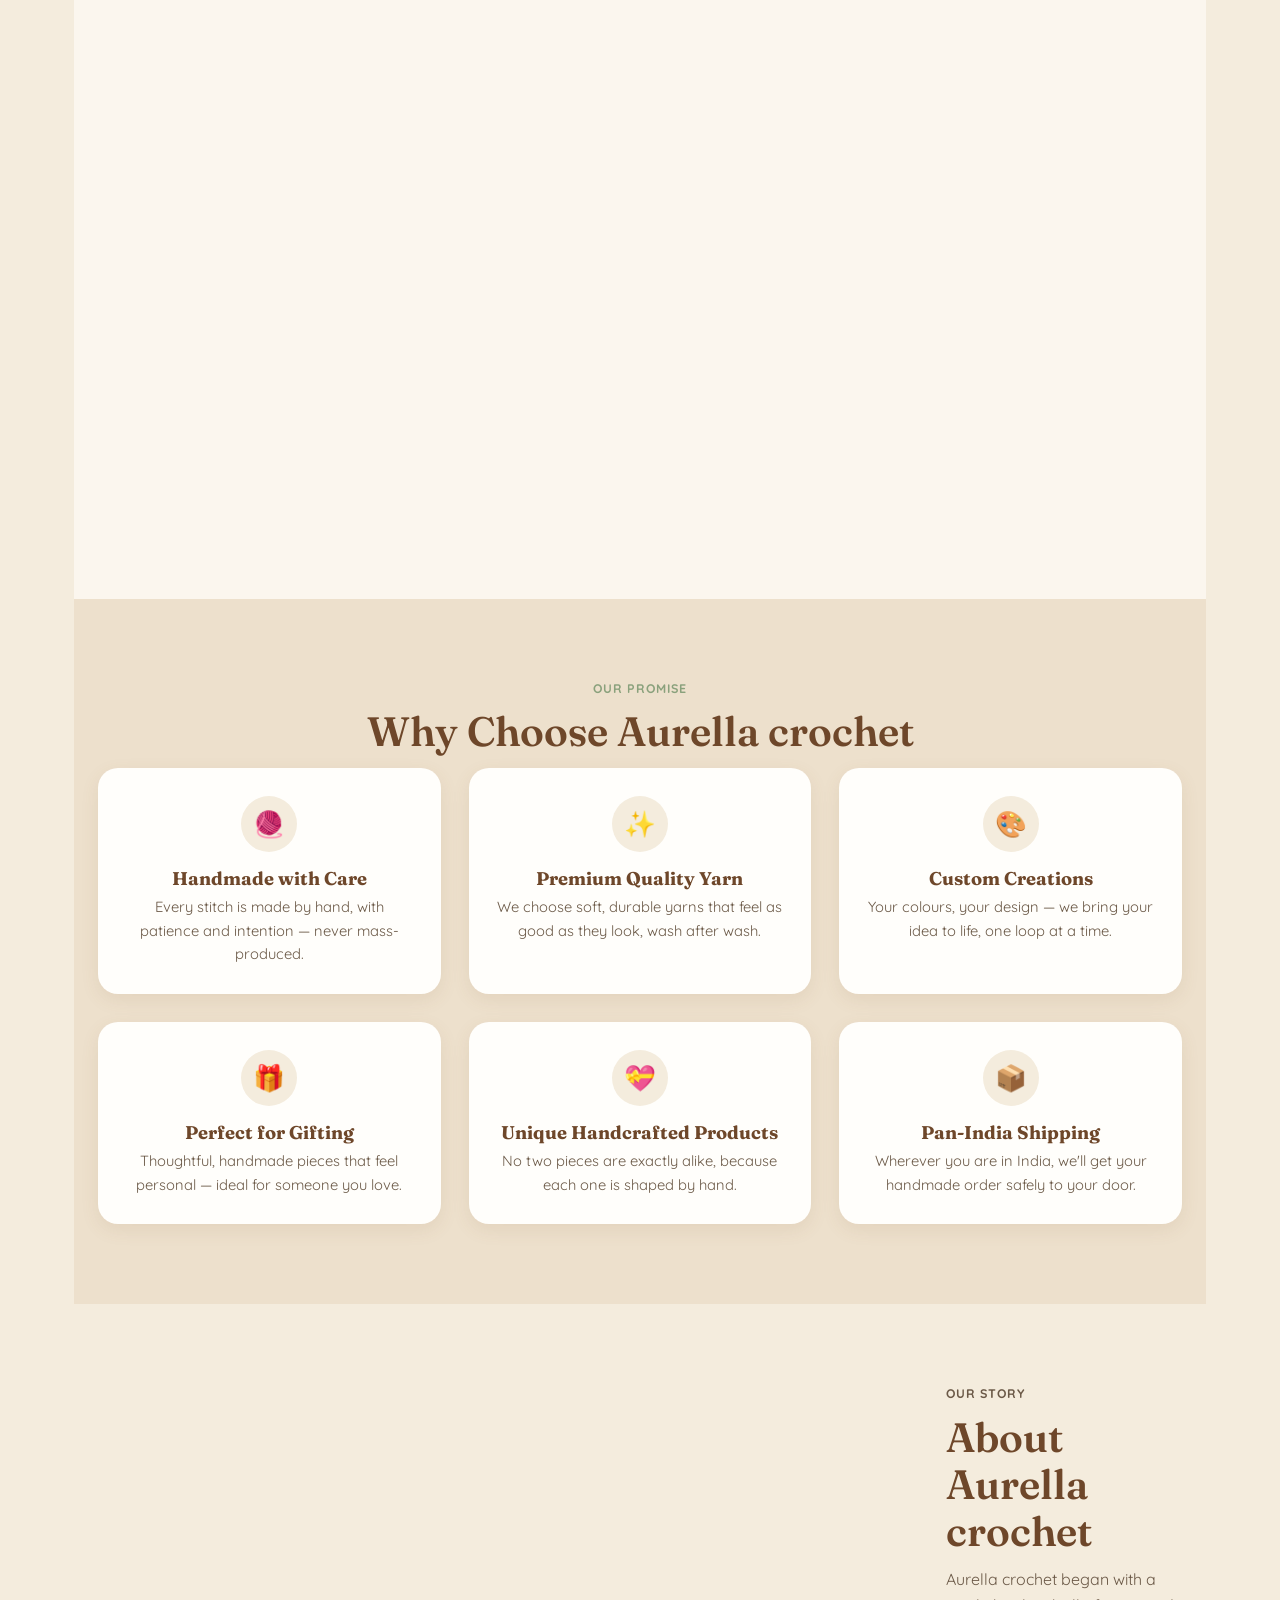
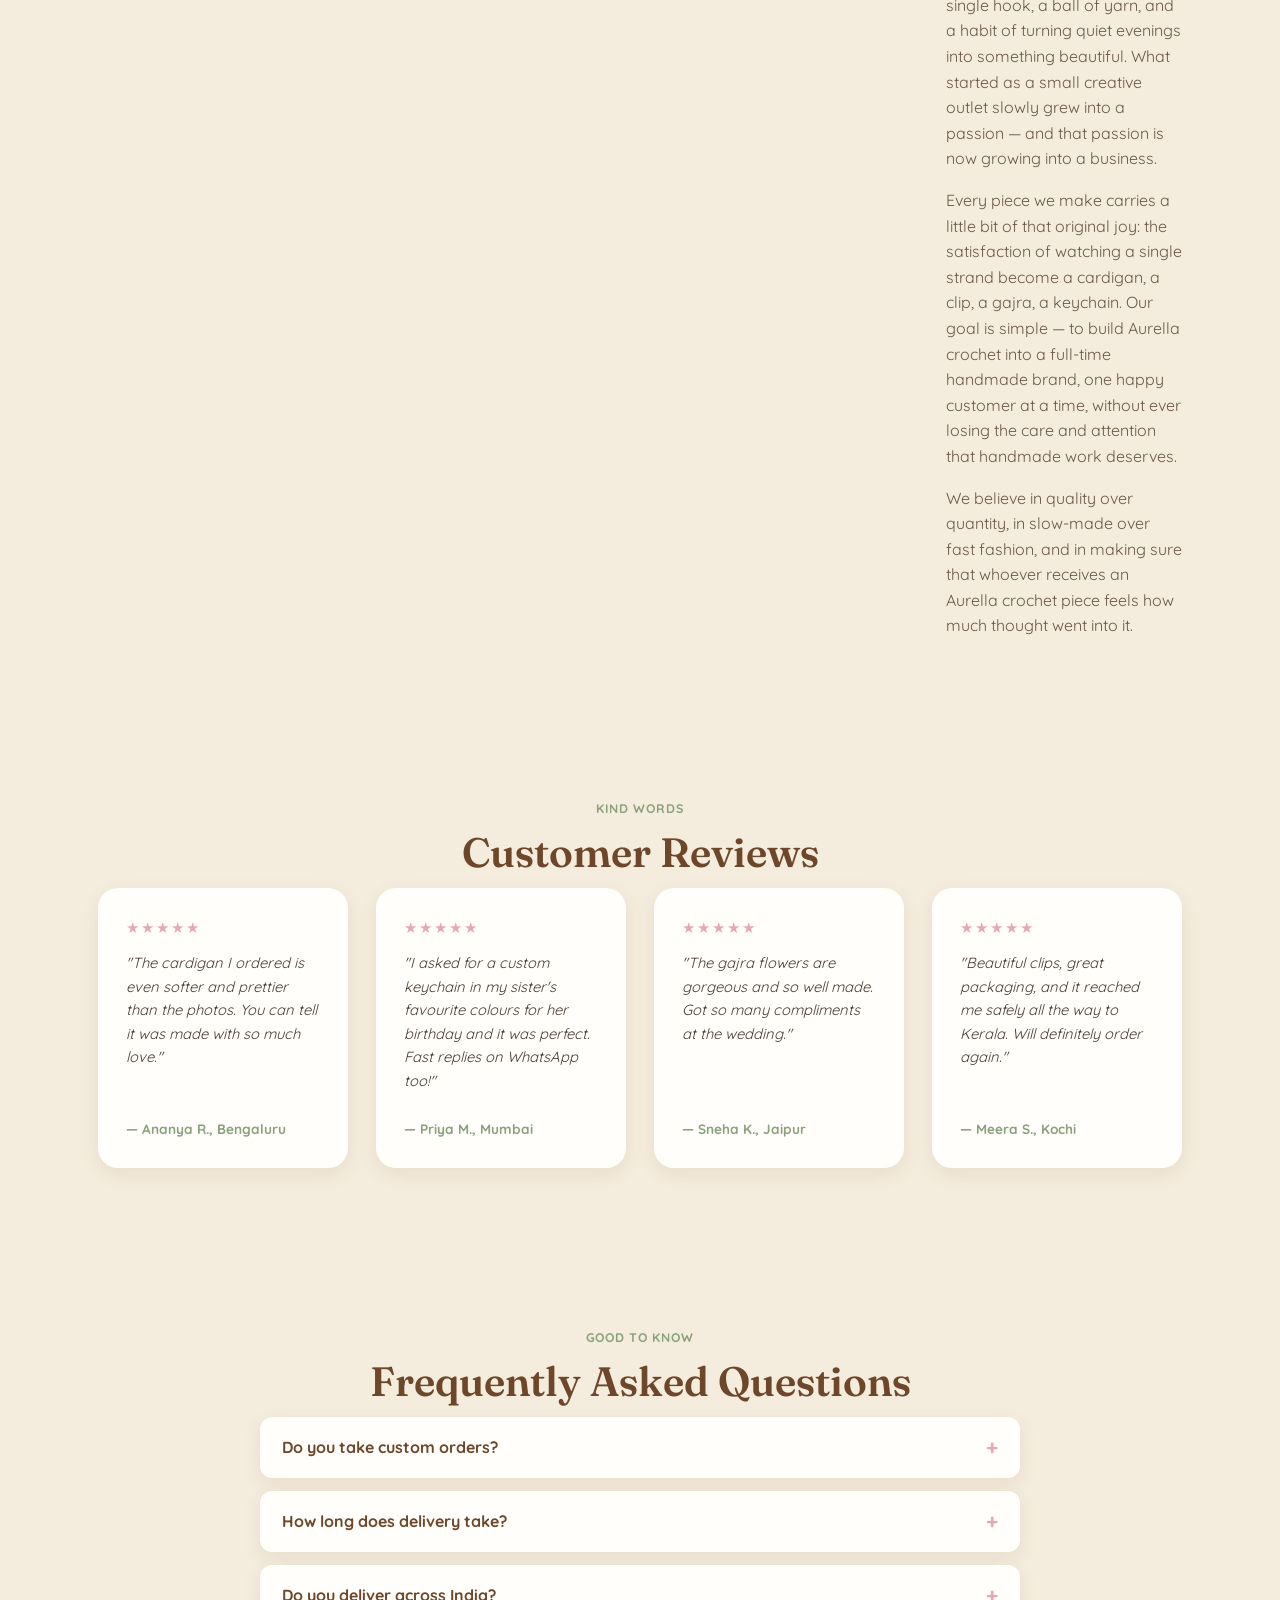
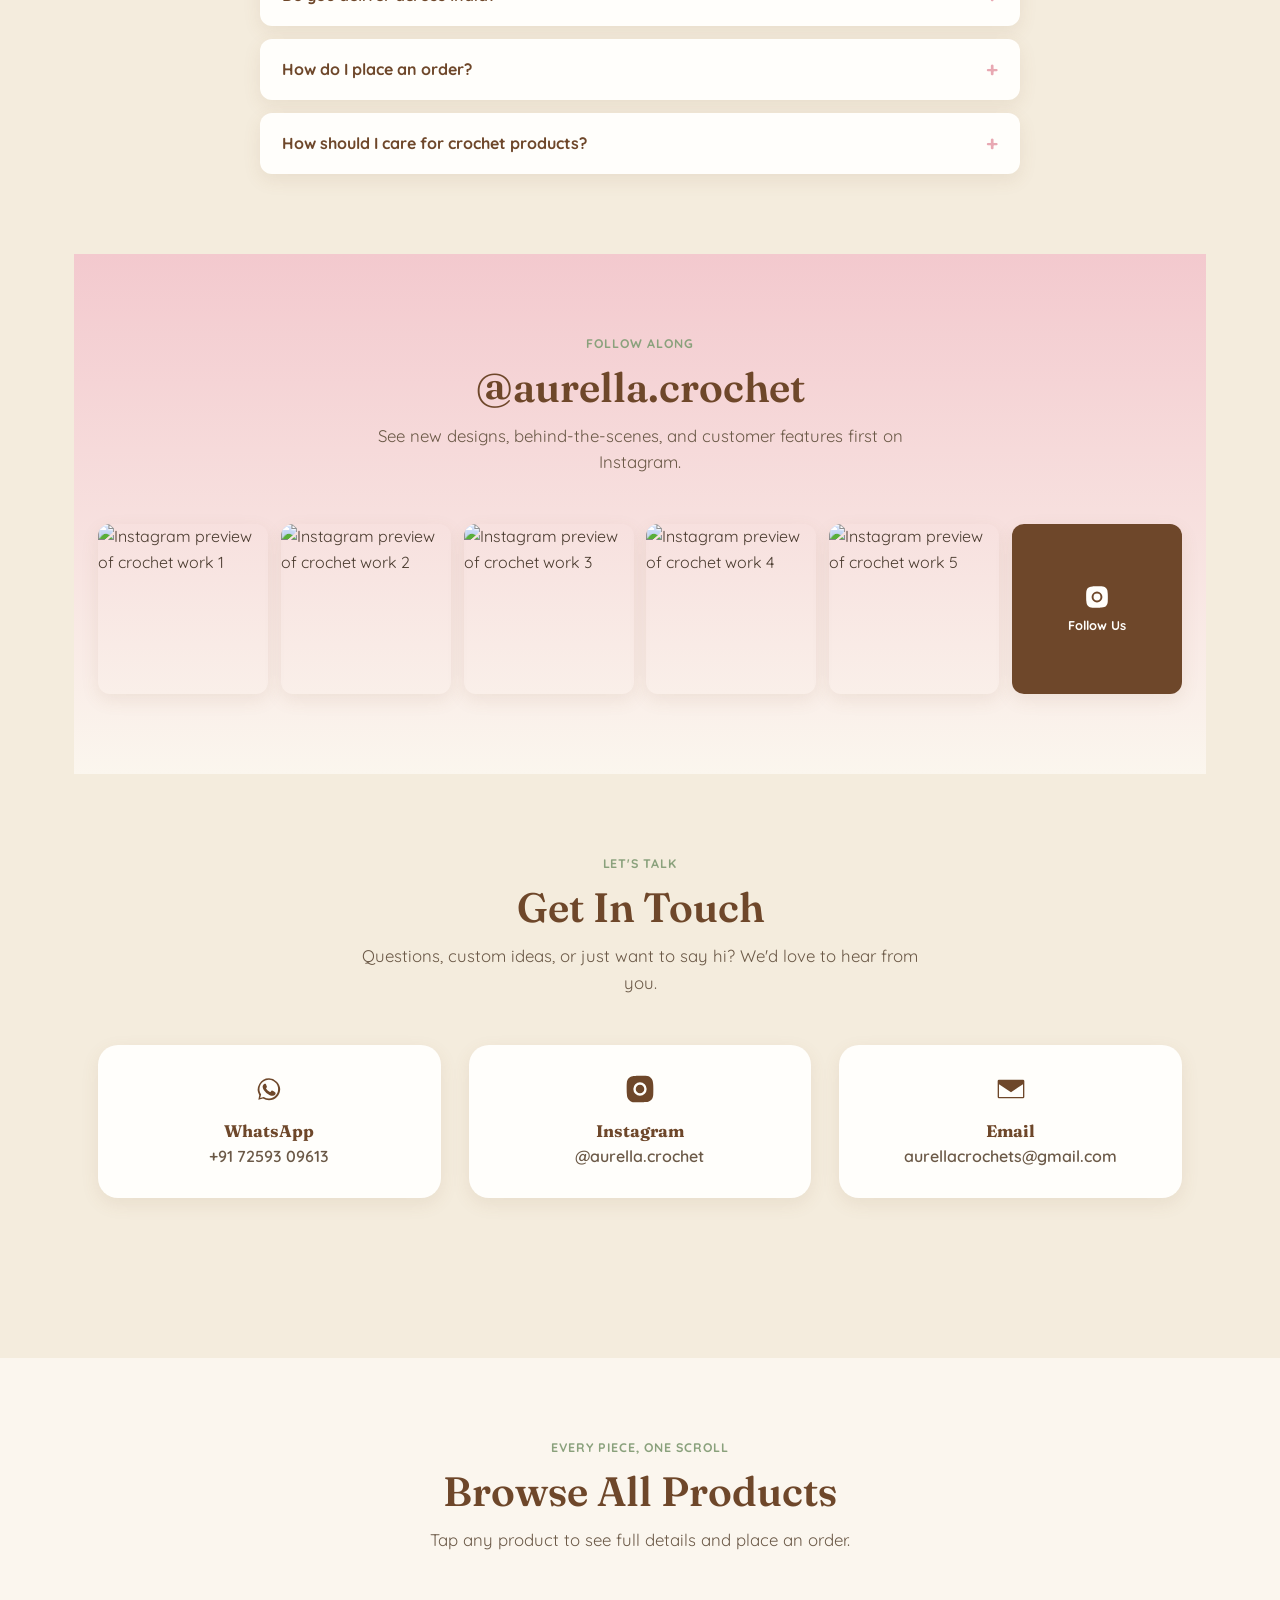
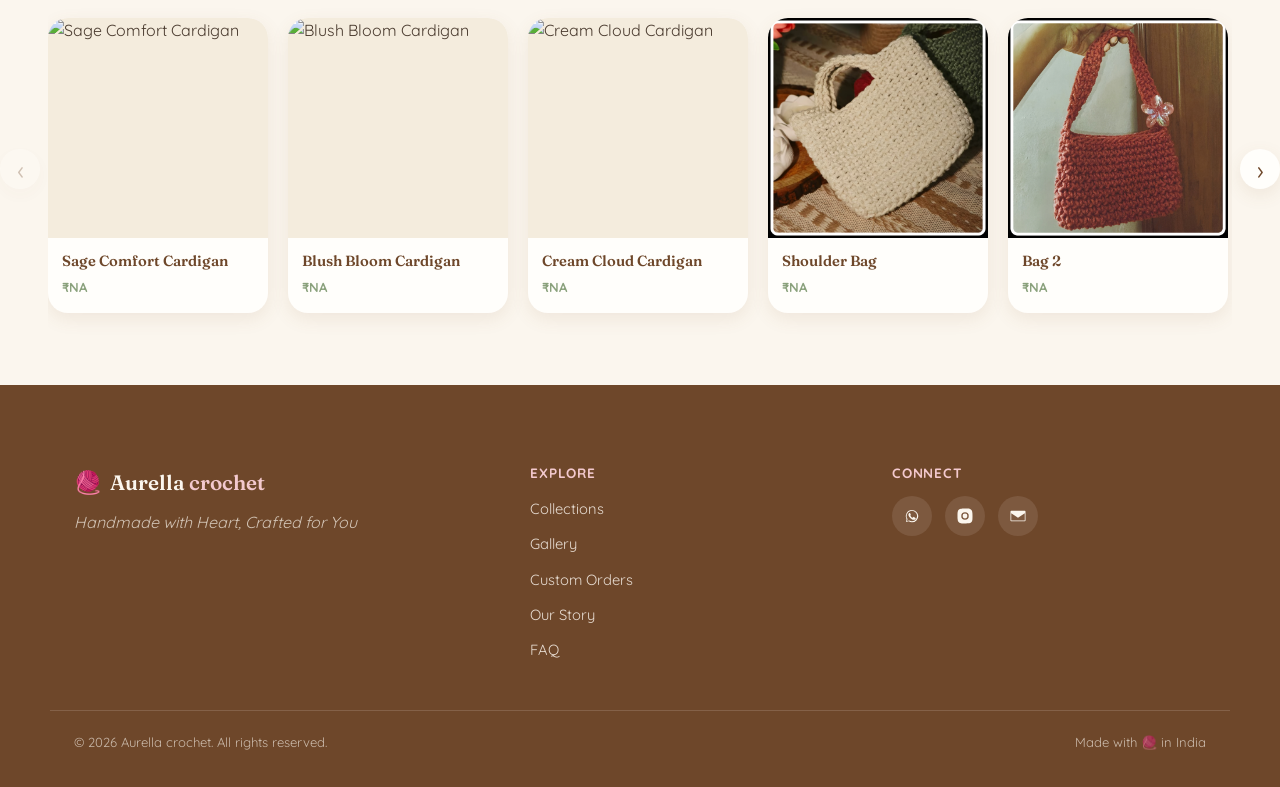
==== commit 3f70a811: "Add files via upload" ====
--- a/index.html
+++ b/index.html
@@ -96,6 +96,10 @@
       </div>
     </div>
 
+    <a href="aurella-catalogue.pdf" class="btn btn-catalogue nav-cta-catalogue" download aria-label="Download product catalogue PDF">
+      <svg viewBox="0 0 24 24" aria-hidden="true" style="width:1em;height:1em;fill:currentColor;flex-shrink:0"><path d="M12 16l-5-5 1.4-1.4 2.6 2.6V4h2v8.2l2.6-2.6L17 11l-5 5zm-7 2h14v2H5v-2z"/></svg>
+      Catalogue
+    </a>
     <a href="https://wa.me/917259309613?text=Hello%20Aurella%20crochet%2C%0AI%20am%20interested%20in%20your%20crochet%20products%20and%20would%20like%20more%20information." class="btn btn-whatsapp nav-cta" target="_blank" rel="noopener">
       <svg class="icon-whatsapp" viewBox="0 0 24 24" aria-hidden="true"><path d="M17.6 6.3A8.4 8.4 0 0 0 12 4a8.4 8.4 0 0 0-7.3 12.6L4 20l3.5-.9A8.4 8.4 0 0 0 12 20.4a8.4 8.4 0 0 0 8.4-8.4 8.4 8.4 0 0 0-2.8-5.7zm-5.6 12.8a7 7 0 0 1-3.6-1l-.3-.1-2.7.7.7-2.6-.2-.3a7 7 0 1 1 6.1 3.3zm3.8-5.2c-.2-.1-1.2-.6-1.4-.7-.2-.1-.3-.1-.5.1s-.6.7-.7.8-.3.2-.5.1a5.7 5.7 0 0 1-1.7-1 6.4 6.4 0 0 1-1.2-1.5c-.1-.2 0-.3.1-.4l.3-.4.2-.3a.4.4 0 0 0 0-.4c-.1-.1-.5-1.2-.7-1.7-.2-.4-.4-.4-.5-.4h-.5a.9.9 0 0 0-.6.3 2.7 2.7 0 0 0-.9 2 4.7 4.7 0 0 0 1 2.5 10.7 10.7 0 0 0 4.1 3.6c.6.2 1 .4 1.4.5.6.2 1.1.1 1.5.1.5-.1 1.4-.6 1.6-1.1.2-.5.2-1 .1-1.1z"/></svg>
       Order on WhatsApp
@@ -141,12 +145,12 @@
       </div>
 
       <div class="hero-visual">
-        <!-- PLACEHOLDER IMAGE: replace with a real hero photo of a finished crochet piece (e.g. cardigan flat-lay) -->
-        <div class="hero-frame">
-          <img src="Images/Logo/Main Bag.jpeg"
-               alt="Handmade crochet cardigan flat-lay, soft pastel colours"
+        <a href="#gallery" class="hero-frame hero-frame--slider" id="hero-slideshow" aria-label="View product gallery" style="display:block;text-decoration:none;cursor:pointer">
+          <!-- Slides injected by JS from products.js -->
+          <img id="hero-slide-img" src="Images/Logo/Main Bag.jpeg"
+               alt="Handmade crochet product"
                loading="eager" width="1200" height="1200">
-        </div>
+        </a>
         <div class="hero-badge">
           <span class="hero-badge-num">100%</span>
           <span class="hero-badge-label">Handmade<br>Hooked with love</span>
@@ -169,48 +173,51 @@
       <p class="section-subtitle center">A peek at what we love making most.</p>
 
       <div class="featured-grid">
+
+        <!-- CARDIGANS -->
         <article class="featured-card">
-          <div class="featured-img">
-            <!-- PLACEHOLDER IMAGE: replace with real cardigan product photo -->
-            <img src="Images/Cardigans/Cardigan.jpeg" alt="Handmade crochet cardigan in soft pastel tones" loading="lazy" width="700" height="700">
+          <div class="featured-img featured-img--slider" data-featured-category="cardigans">
+            <!-- Slides injected by JS -->
           </div>
           <h3>Cardigans</h3>
           <p>Cozy, breathable, made-to-love layers for every season.</p>
           <span class="price">Price: ₹NA</span>
-          <a href="https://wa.me/917259309613?text=Hello%20Aurella%20crochet%2C%0AI%20am%20interested%20in%20your%20crochet%20products%20and%20would%20like%20more%20information." class="btn btn-outline btn-small" target="_blank" rel="noopener">Order Now</a>
-        </article>
+          <a href="#gallery" class="btn btn-outline btn-small featured-category-link" data-scroll-category="cardigans">View Collection</a>
+        </article>
+
+        <!-- BAGS -->
         <article class="featured-card">
-          <div class="featured-img">
-            <!-- PLACEHOLDER IMAGE: replace with real hair accessories product photo -->
-            <img src="Images/Bags/Shoulder Bag.jpeg" alt="Handmade crochet hair accessories in pastel shades" loading="lazy" width="700" height="700">
+          <div class="featured-img featured-img--slider" data-featured-category="Bags">
+            <!-- Slides injected by JS -->
           </div>
           <h3>Bags</h3>
-          <p>Sweet little details that finish any look.</p>
+          <p>Sturdy, handmade totes and shoulder bags for everyday adventures.</p>
           <span class="price">Price: ₹NA</span>
-          <a href="https://wa.me/917259309613?text=Hello%20Aurella%20crochet%2C%0AI%20am%20interested%20in%20your%20crochet%20products%20and%20would%20like%20more%20information." class="btn btn-outline btn-small" target="_blank" rel="noopener">Order Now</a>
-        </article>
-
+          <a href="#gallery" class="btn btn-outline btn-small featured-category-link" data-scroll-category="Bags">View Collection</a>
+        </article>
+
+        <!-- HAIR ACCESSORIES -->
         <article class="featured-card">
-          <div class="featured-img">
-            <!-- PLACEHOLDER IMAGE: replace with real hair accessories product photo -->
-            <img src="https://images.unsplash.com/photo-1620331311520-246422fd82f9?auto=format&fit=crop&w=700&q=80" alt="Handmade crochet hair accessories in pastel shades" loading="lazy" width="700" height="700">
+          <div class="featured-img featured-img--slider" data-featured-category="hair">
+            <!-- Slides injected by JS -->
           </div>
           <h3>Hair Accessories</h3>
-          <p>Sweet little details that finish any look.</p>
+          <p>Sweet little details — clips, parandis, and bows that finish any look.</p>
           <span class="price">Price: ₹NA</span>
-          <a href="https://wa.me/917259309613?text=Hello%20Aurella%20crochet%2C%0AI%20am%20interested%20in%20your%20crochet%20products%20and%20would%20like%20more%20information." class="btn btn-outline btn-small" target="_blank" rel="noopener">Order Now</a>
-        </article>
-
+          <a href="#gallery" class="btn btn-outline btn-small featured-category-link" data-scroll-category="hair">View Collection</a>
+        </article>
+
+        <!-- KEYCHAINS -->
         <article class="featured-card">
-          <div class="featured-img">
-            <!-- PLACEHOLDER IMAGE: replace with real keychain product photo -->
-            <img src="Images/Key chains/Spiderman.jpeg" alt="Handmade crochet keychains, small and colourful" loading="lazy" width="700" height="700">
+          <div class="featured-img featured-img--slider" data-featured-category="keychains">
+            <!-- Slides injected by JS -->
           </div>
           <h3>Keychains</h3>
           <p>Tiny, huggable companions for your bag and keys.</p>
           <span class="price">Price: ₹NA</span>
-          <a href="https://wa.me/917259309613?text=Hello%20Aurella%20crochet%2C%0AI%20am%20interested%20in%20your%20crochet%20products%20and%20would%20like%20more%20information." class="btn btn-outline btn-small" target="_blank" rel="noopener">Order Now</a>
-        </article>
+          <a href="#gallery" class="btn btn-outline btn-small featured-category-link" data-scroll-category="keychains">View Collection</a>
+        </article>
+
       </div>
     </div>
   </section>
@@ -224,243 +231,11 @@
       <h2 class="section-title center">Product Gallery</h2>
       <p class="section-subtitle center">Browse every category. New designs added often &mdash; follow along on Instagram.</p>
 
-      <!-- Category filter tabs -->
-      <div class="gallery-tabs" role="tablist" aria-label="Product categories">
-        <button class="tab-btn active" role="tab" aria-selected="true" data-category="all">All</button>
-        <button class="tab-btn" role="tab" aria-selected="false" data-category="cardigans">Cardigans</button>
-        <button class="tab-btn" role="tab" aria-selected="false" data-category="Bags">Bags</button>
-        <button class="tab-btn" role="tab" aria-selected="false" data-category="hair">Hair Accessories</button>
-        <button class="tab-btn" role="tab" aria-selected="false" data-category="keychains">Keychains</button>
-      </div>
-
-      <!-- CARDIGANS -->
-      <div class="gallery-category" data-category="cardigans">
-        <h3 class="category-title">Cardigans</h3>
-        <div class="product-grid">
-          <!-- PRODUCT PLACEHOLDER 1 -->
-                    <article class="product-card" id="cardigan-1">
-            <div class="product-img-slider" data-product-id="cardigan-1">
-              <div class="slider-track">
-                <img class="slide active" src="Images/Cardigans/Cardigan.jpeg" alt="Sage Comfort Cardigan" loading="lazy" width="600" height="600">
-                <!-- Slides 2-4 injected by slider.js from products.js -->
-              </div>
-              <button class="slider-prev" aria-label="Previous image">&#8249;</button>
-              <button class="slider-next" aria-label="Next image">&#8250;</button>
-              <div class="slider-dots"></div>
-            </div>
-            <a href="product.html?id=cardigan-1" class="product-card-link">
-              <h4>Sage Comfort Cardigan</h4>
-            </a>
-            <span class="price">Price: ₹NA</span>
-            <a href="https://wa.me/917259309613?text=Hello%20Aurella%20crochet%2C%0AI%20am%20interested%20in%20your%20crochet%20products%20and%20would%20like%20more%20information." class="btn btn-outline btn-small" target="_blank" rel="noopener">Order Now</a>
-          </article>
-          <!-- PRODUCT PLACEHOLDER 2 -->
-                    <article class="product-card" id="cardigan-2">
-            <div class="product-img-slider" data-product-id="cardigan-2">
-              <div class="slider-track">
-                <img class="slide active" src="https://images.unsplash.com/photo-1620799139507-2a76f79a2f4d?auto=format&fit=crop&w=600&q=80" alt="Blush Bloom Cardigan" loading="lazy" width="600" height="600">
-                <!-- Slides 2-4 injected by slider.js from products.js -->
-              </div>
-              <button class="slider-prev" aria-label="Previous image">&#8249;</button>
-              <button class="slider-next" aria-label="Next image">&#8250;</button>
-              <div class="slider-dots"></div>
-            </div>
-            <a href="product.html?id=cardigan-2" class="product-card-link">
-              <h4>Blush Bloom Cardigan</h4>
-            </a>
-            <span class="price">Price: ₹NA</span>
-            <a href="https://wa.me/917259309613?text=Hello%20Aurella%20crochet%2C%0AI%20am%20interested%20in%20your%20crochet%20products%20and%20would%20like%20more%20information." class="btn btn-outline btn-small" target="_blank" rel="noopener">Order Now</a>
-          </article>
-          <!-- PRODUCT PLACEHOLDER 3 -->
-                    <article class="product-card" id="cardigan-3">
-            <div class="product-img-slider" data-product-id="cardigan-3">
-              <div class="slider-track">
-                <img class="slide active" src="https://images.unsplash.com/photo-1610047530885-69ed4a8f3c6f?auto=format&fit=crop&w=600&q=80" alt="Cream Cloud Cardigan" loading="lazy" width="600" height="600">
-                <!-- Slides 2-4 injected by slider.js from products.js -->
-              </div>
-              <button class="slider-prev" aria-label="Previous image">&#8249;</button>
-              <button class="slider-next" aria-label="Next image">&#8250;</button>
-              <div class="slider-dots"></div>
-            </div>
-            <a href="product.html?id=cardigan-3" class="product-card-link">
-              <h4>Cream Cloud Cardigan</h4>
-            </a>
-            <span class="price">Price: ₹NA</span>
-            <a href="https://wa.me/917259309613?text=Hello%20Aurella%20crochet%2C%0AI%20am%20interested%20in%20your%20crochet%20products%20and%20would%20like%20more%20information." class="btn btn-outline btn-small" target="_blank" rel="noopener">Order Now</a>
-          </article>
-          <!-- ADD MORE CARDIGAN PRODUCTS HERE: duplicate a .product-card block above -->
-        </div>
-      </div>
-      <!-- Bags -->
-      <div class="gallery-category" data-category="Bags">
-        <h3 class="category-title">Bags</h3>
-        <div class="product-grid">
-                    <article class="product-card" id="bag-1">
-            <div class="product-img-slider" data-product-id="bag-1">
-              <div class="slider-track">
-                <img class="slide active" src="Images/Bags/Main Bag.jpeg" alt="Shoulder Bag" loading="lazy" width="600" height="600">
-                <!-- Slides 2-4 injected by slider.js from products.js -->
-              </div>
-              <button class="slider-prev" aria-label="Previous image">&#8249;</button>
-              <button class="slider-next" aria-label="Next image">&#8250;</button>
-              <div class="slider-dots"></div>
-            </div>
-            <a href="product.html?id=bag-1" class="product-card-link">
-              <h4>Shoulder Bag</h4>
-            </a>
-            <span class="price">Price: ₹NA</span>
-            <a href="https://wa.me/917259309613?text=Hello%20Aurella%20crochet%2C%0AI%20am%20interested%20in%20your%20crochet%20products%20and%20would%20like%20more%20information." class="btn btn-outline btn-small" target="_blank" rel="noopener">Order Now</a>
-          </article>
-                    <article class="product-card" id="bag-2">
-            <div class="product-img-slider" data-product-id="bag-2">
-              <div class="slider-track">
-                <img class="slide active" src="Images/Bags/Shoulder Bag.jpeg" alt="Bag 2" loading="lazy" width="600" height="600">
-                <!-- Slides 2-4 injected by slider.js from products.js -->
-              </div>
-              <button class="slider-prev" aria-label="Previous image">&#8249;</button>
-              <button class="slider-next" aria-label="Next image">&#8250;</button>
-              <div class="slider-dots"></div>
-            </div>
-            <a href="product.html?id=bag-2" class="product-card-link">
-              <h4>Bag 2</h4>
-            </a>
-            <span class="price">Price: ₹NA</span>
-            <a href="https://wa.me/917259309613?text=Hello%20Aurella%20crochet%2C%0AI%20am%20interested%20in%20your%20crochet%20products%20and%20would%20like%20more%20information." class="btn btn-outline btn-small" target="_blank" rel="noopener">Order Now</a>
-          </article>
-                    <article class="product-card" id="bag-3">
-            <div class="product-img-slider" data-product-id="bag-3">
-              <div class="slider-track">
-                <img class="slide active" src="https://images.unsplash.com/photo-1535632066927-ab7c9ab60908?auto=format&fit=crop&w=600&q=80" alt="Bag 3" loading="lazy" width="600" height="600">
-                <!-- Slides 2-4 injected by slider.js from products.js -->
-              </div>
-              <button class="slider-prev" aria-label="Previous image">&#8249;</button>
-              <button class="slider-next" aria-label="Next image">&#8250;</button>
-              <div class="slider-dots"></div>
-            </div>
-            <a href="product.html?id=bag-3" class="product-card-link">
-              <h4>Bag 3</h4>
-            </a>
-            <span class="price">Price: ₹NA</span>
-            <a href="https://wa.me/917259309613?text=Hello%20Aurella%20crochet%2C%0AI%20am%20interested%20in%20your%20crochet%20products%20and%20would%20like%20more%20information." class="btn btn-outline btn-small" target="_blank" rel="noopener">Order Now</a>
-          </article>
-          <!-- ADD MORE HAIR ACCESSORY PRODUCTS HERE -->
-        </div>
-      </div>
-
-      <!-- HAIR ACCESSORIES -->
-      <div class="gallery-category" data-category="hair">
-        <h3 class="category-title">Hair Accessories</h3>
-        <div class="product-grid">
-                    <article class="product-card" id="hair-1">
-            <div class="product-img-slider" data-product-id="hair-1">
-              <div class="slider-track">
-                <img class="slide active" src="Images/Hair Accessories/Clip.jpeg" alt="Clip" loading="lazy" width="600" height="600">
-                <!-- Slides 2-4 injected by slider.js from products.js -->
-              </div>
-              <button class="slider-prev" aria-label="Previous image">&#8249;</button>
-              <button class="slider-next" aria-label="Next image">&#8250;</button>
-              <div class="slider-dots"></div>
-            </div>
-            <a href="product.html?id=hair-1" class="product-card-link">
-              <h4>Clip</h4>
-            </a>
-            <span class="price">Price: ₹NA</span>
-            <a href="https://wa.me/917259309613?text=Hello%20Aurella%20crochet%2C%0AI%20am%20interested%20in%20your%20crochet%20products%20and%20would%20like%20more%20information." class="btn btn-outline btn-small" target="_blank" rel="noopener">Order Now</a>
-          </article>
-                    <article class="product-card" id="hair-2">
-            <div class="product-img-slider" data-product-id="hair-2">
-              <div class="slider-track">
-                <img class="slide active" src="Images/Hair Accessories/Paranda.jpeg" alt="Flower parandi" loading="lazy" width="600" height="600">
-                <!-- Slides 2-4 injected by slider.js from products.js -->
-              </div>
-              <button class="slider-prev" aria-label="Previous image">&#8249;</button>
-              <button class="slider-next" aria-label="Next image">&#8250;</button>
-              <div class="slider-dots"></div>
-            </div>
-            <a href="product.html?id=hair-2" class="product-card-link">
-              <h4>Flower parandi</h4>
-            </a>
-            <span class="price">Price: ₹NA</span>
-            <a href="https://wa.me/917259309613?text=Hello%20Aurella%20crochet%2C%0AI%20am%20interested%20in%20your%20crochet%20products%20and%20would%20like%20more%20information." class="btn btn-outline btn-small" target="_blank" rel="noopener">Order Now</a>
-          </article>
-                    <article class="product-card" id="hair-3">
-            <div class="product-img-slider" data-product-id="hair-3">
-              <div class="slider-track">
-                <img class="slide active" src="https://images.unsplash.com/photo-1535632066927-ab7c9ab60908?auto=format&fit=crop&w=600&q=80" alt="Bow Hair Tie Duo" loading="lazy" width="600" height="600">
-                <!-- Slides 2-4 injected by slider.js from products.js -->
-              </div>
-              <button class="slider-prev" aria-label="Previous image">&#8249;</button>
-              <button class="slider-next" aria-label="Next image">&#8250;</button>
-              <div class="slider-dots"></div>
-            </div>
-            <a href="product.html?id=hair-3" class="product-card-link">
-              <h4>Bow Hair Tie Duo</h4>
-            </a>
-            <span class="price">Price: ₹NA</span>
-            <a href="https://wa.me/917259309613?text=Hello%20Aurella%20crochet%2C%0AI%20am%20interested%20in%20your%20crochet%20products%20and%20would%20like%20more%20information." class="btn btn-outline btn-small" target="_blank" rel="noopener">Order Now</a>
-          </article>
-          <!-- ADD MORE HAIR ACCESSORY PRODUCTS HERE -->
-        </div>
-      </div>
-
-      <!-- KEYCHAINS -->
-      <div class="gallery-category" data-category="keychains">
-        <h3 class="category-title">Keychains</h3>
-        <div class="product-grid">
-                    <article class="product-card" id="keychain-1">
-            <div class="product-img-slider" data-product-id="keychain-1">
-              <div class="slider-track">
-                <img class="slide active" src="Images/Key chains/Spiderman.jpeg" alt="Spiderman Keychain" loading="lazy" width="600" height="600">
-                <!-- Slides 2-4 injected by slider.js from products.js -->
-              </div>
-              <button class="slider-prev" aria-label="Previous image">&#8249;</button>
-              <button class="slider-next" aria-label="Next image">&#8250;</button>
-              <div class="slider-dots"></div>
-            </div>
-            <a href="product.html?id=keychain-1" class="product-card-link">
-              <h4>Spiderman Keychain</h4>
-            </a>
-            <span class="price">Price: ₹449</span>
-            <a href="https://wa.me/917259309613?text=Hello%20Aurella%20crochet%2C%0AI%20am%20interested%20in%20your%20crochet%20products%20and%20would%20like%20more%20information." class="btn btn-outline btn-small" target="_blank" rel="noopener">Order Now</a>
-          </article>
-                    <article class="product-card" id="keychain-2">
-            <div class="product-img-slider" data-product-id="keychain-2">
-              <div class="slider-track">
-                <img class="slide active" src="https://images.unsplash.com/photo-1591025207163-942350e47db2?auto=format&fit=crop&w=600&q=80" alt="Bear Charm Keychain" loading="lazy" width="600" height="600">
-                <!-- Slides 2-4 injected by slider.js from products.js -->
-              </div>
-              <button class="slider-prev" aria-label="Previous image">&#8249;</button>
-              <button class="slider-next" aria-label="Next image">&#8250;</button>
-              <div class="slider-dots"></div>
-            </div>
-            <a href="product.html?id=keychain-2" class="product-card-link">
-              <h4>Bear Charm Keychain</h4>
-            </a>
-            <span class="price">Price: ₹NA</span>
-            <a href="https://wa.me/917259309613?text=Hello%20Aurella%20crochet%2C%0AI%20am%20interested%20in%20your%20crochet%20products%20and%20would%20like%20more%20information." class="btn btn-outline btn-small" target="_blank" rel="noopener">Order Now</a>
-          </article>
-                    <article class="product-card" id="keychain-3">
-            <div class="product-img-slider" data-product-id="keychain-3">
-              <div class="slider-track">
-                <img class="slide active" src="https://images.unsplash.com/photo-1530268729831-4b0b9e170218?auto=format&fit=crop&w=600&q=80" alt="Flower Bunch Keychain" loading="lazy" width="600" height="600">
-                <!-- Slides 2-4 injected by slider.js from products.js -->
-              </div>
-              <button class="slider-prev" aria-label="Previous image">&#8249;</button>
-              <button class="slider-next" aria-label="Next image">&#8250;</button>
-              <div class="slider-dots"></div>
-            </div>
-            <a href="product.html?id=keychain-3" class="product-card-link">
-              <h4>Flower Bunch Keychain</h4>
-            </a>
-            <span class="price">Price: ₹NA</span>
-            <a href="https://wa.me/917259309613?text=Hello%20Aurella%20crochet%2C%0AI%20am%20interested%20in%20your%20crochet%20products%20and%20would%20like%20more%20information." class="btn btn-outline btn-small" target="_blank" rel="noopener">Order Now</a>
-          </article>
-          <!-- ADD MORE KEYCHAIN PRODUCTS HERE -->
-        </div>
-      </div>
-
-    </div>
-  </section>
+      <!-- Category filter tabs — built dynamically from products.js -->
+      <div class="gallery-tabs" role="tablist" aria-label="Product categories"></div>
+
+      <!-- Product cards injected dynamically by script below -->
+      <div id="gallery-dynamic"></div>
 
   <!-- ============================================================
        4. CUSTOM ORDERS
@@ -804,5 +579,61 @@
 <script src="search.js"></script>
 <script src="script.js"></script>
 <script src="slider.js"></script>
+
+<script>
+(function () {
+  var products = window.AURELLA_PRODUCTS || [];
+  if (!products.length) return;
+
+  // Group products by category
+  var groups = {};
+  var categoryOrder = [];
+  products.forEach(function (p) {
+    if (!groups[p.category]) {
+      groups[p.category] = { label: p.categoryLabel || p.category, items: [] };
+      categoryOrder.push(p.category);
+    }
+    groups[p.category].items.push(p);
+  });
+
+  var waBase = 'https://wa.me/917259309613?text=Hello%20Aurella%20crochet%2C%0AI%20am%20interested%20in%20your%20';
+
+  function buildCard(p) {
+    var firstImg = p.images && p.images[0] ? p.images[0] : p.image;
+    var waLink = waBase + encodeURIComponent('"' + p.name + '"') + '%20and%20would%20like%20more%20information.';
+    return '<article class="product-card" id="' + p.id + '">' +
+      '<div class="product-img-slider" data-product-id="' + p.id + '">' +
+        '<div class="slider-track">' +
+          '<img class="slide active" src="' + firstImg + '" alt="' + p.name + '" loading="lazy" width="600" height="600">' +
+        '</div>' +
+        '<button class="slider-prev" aria-label="Previous image">&#8249;</button>' +
+        '<button class="slider-next" aria-label="Next image">&#8250;</button>' +
+        '<div class="slider-dots"></div>' +
+      '</div>' +
+      '<a href="product.html?id=' + p.id + '" class="product-card-link"><h4>' + p.name + '</h4></a>' +
+      '<span class="price">Price: ' + (p.price || '₹NA') + '</span>' +
+      '<a href="' + waLink + '" class="btn btn-outline btn-small" target="_blank" rel="noopener">Order Now</a>' +
+    '</article>';
+  }
+
+  var html = '';
+  categoryOrder.forEach(function (cat) {
+    var group = groups[cat];
+    html += '<div class="gallery-category" data-category="' + cat + '">' +
+      '<h3 class="category-title">' + group.label + '</h3>' +
+      '<div class="product-grid">' +
+        group.items.map(buildCard).join('') +
+      '</div>' +
+    '</div>';
+  });
+
+  var container = document.getElementById('gallery-dynamic');
+  if (container) container.innerHTML = html;
+
+  // Re-init sliders for the newly injected cards
+  if (typeof window.initSliders === 'function') window.initSliders();
+})();
+</script>
+
 </body>
 </html>
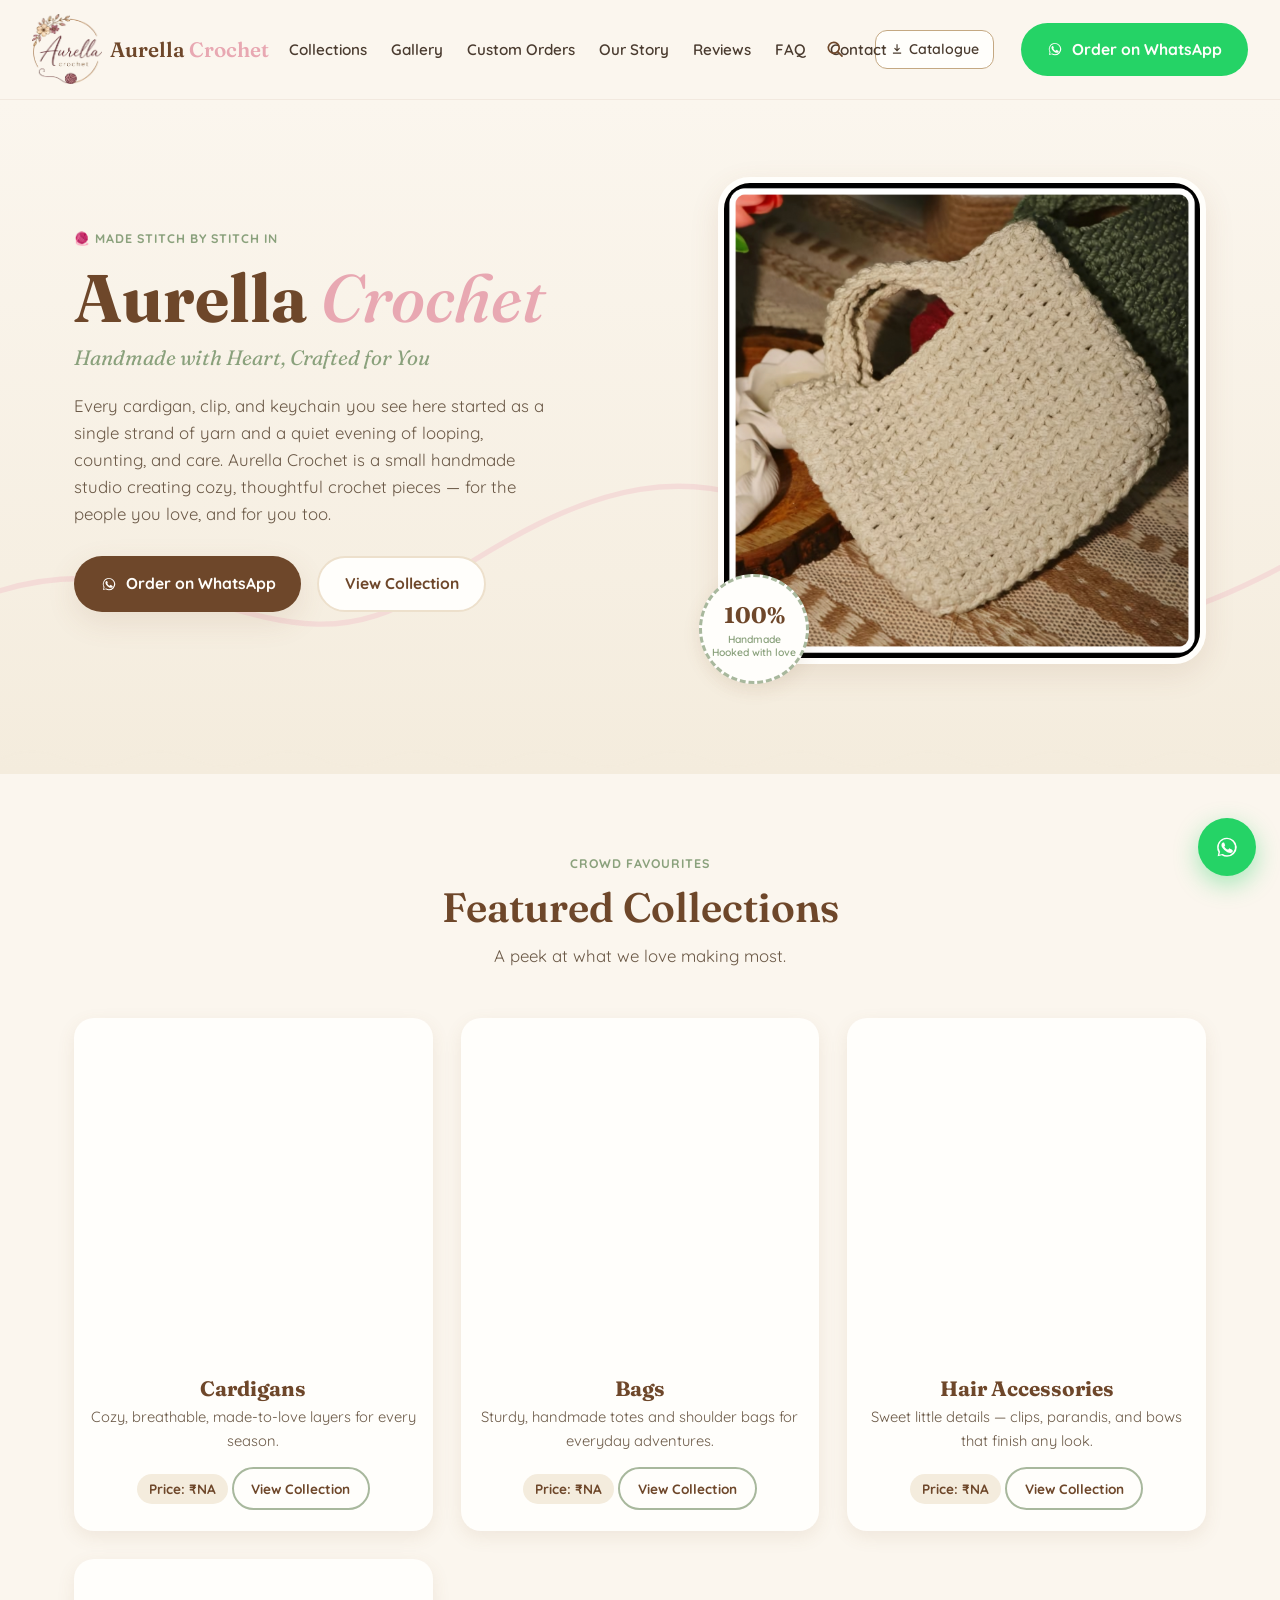
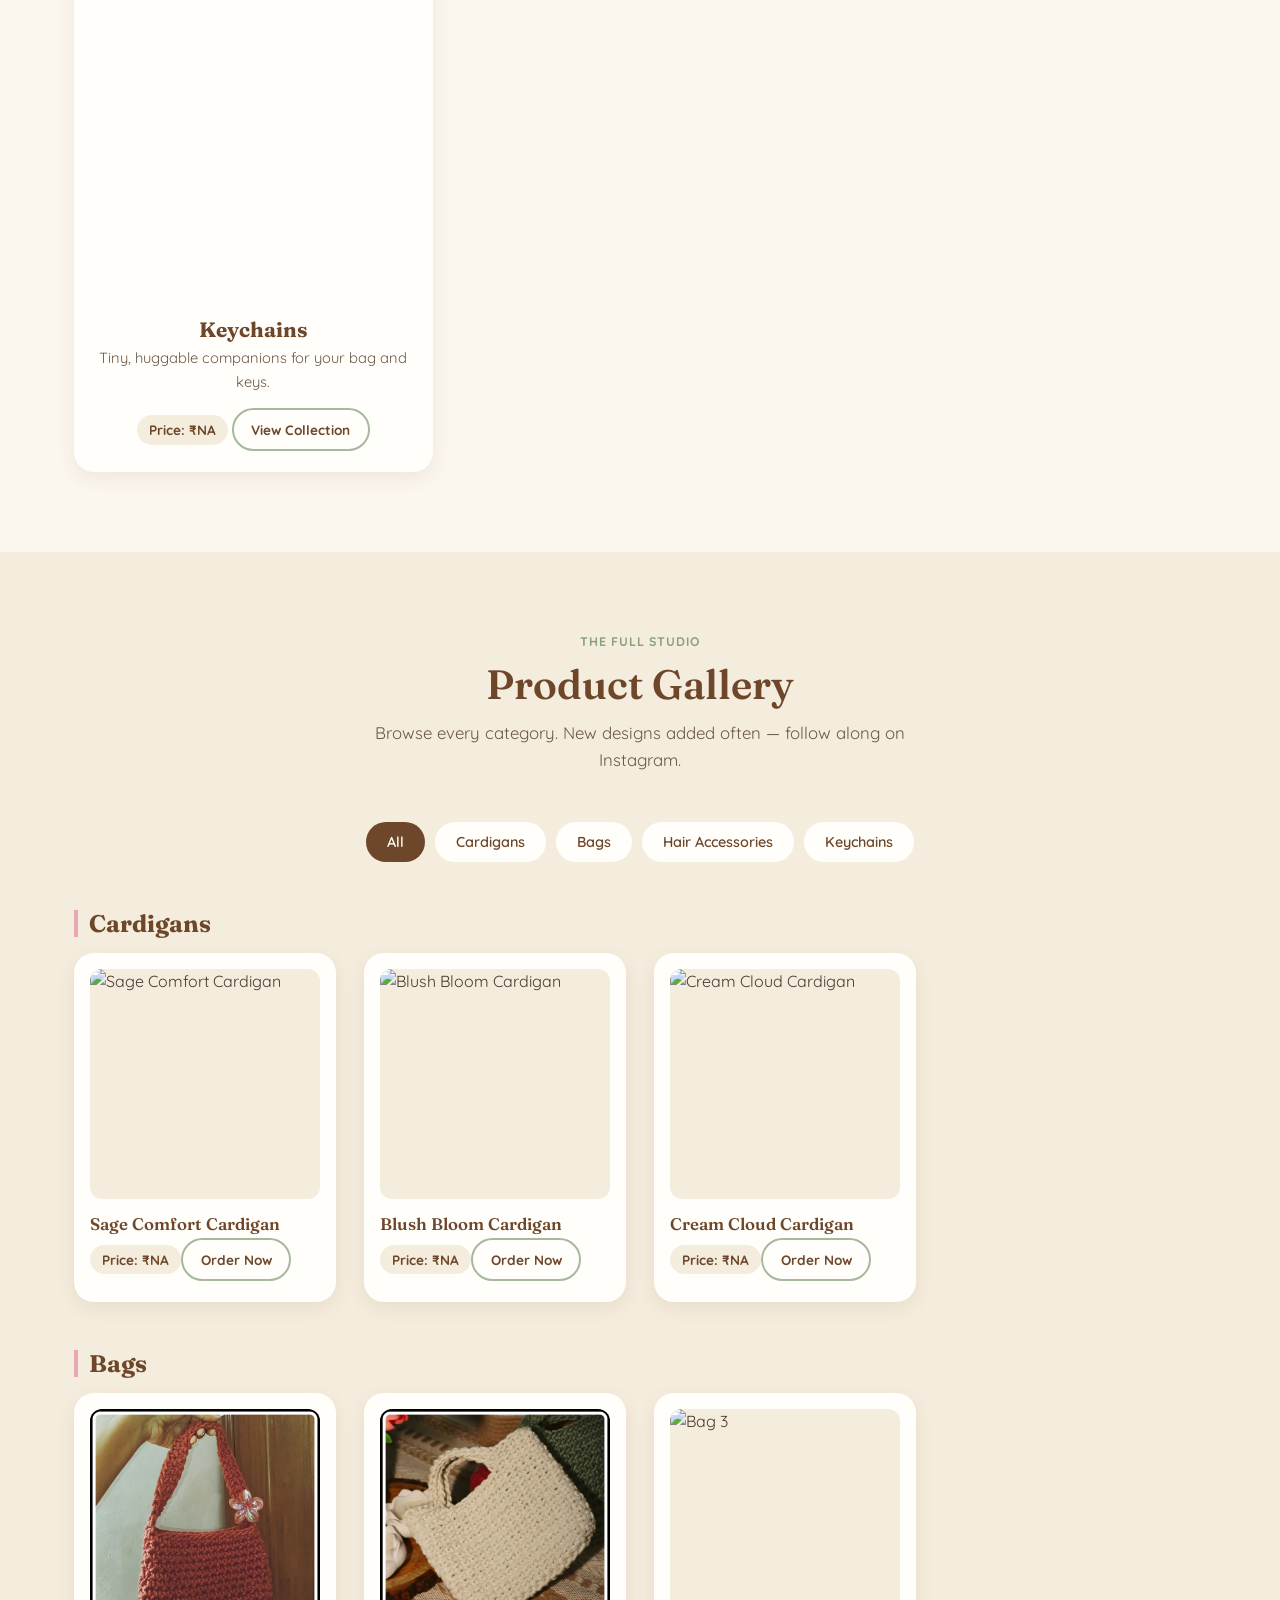
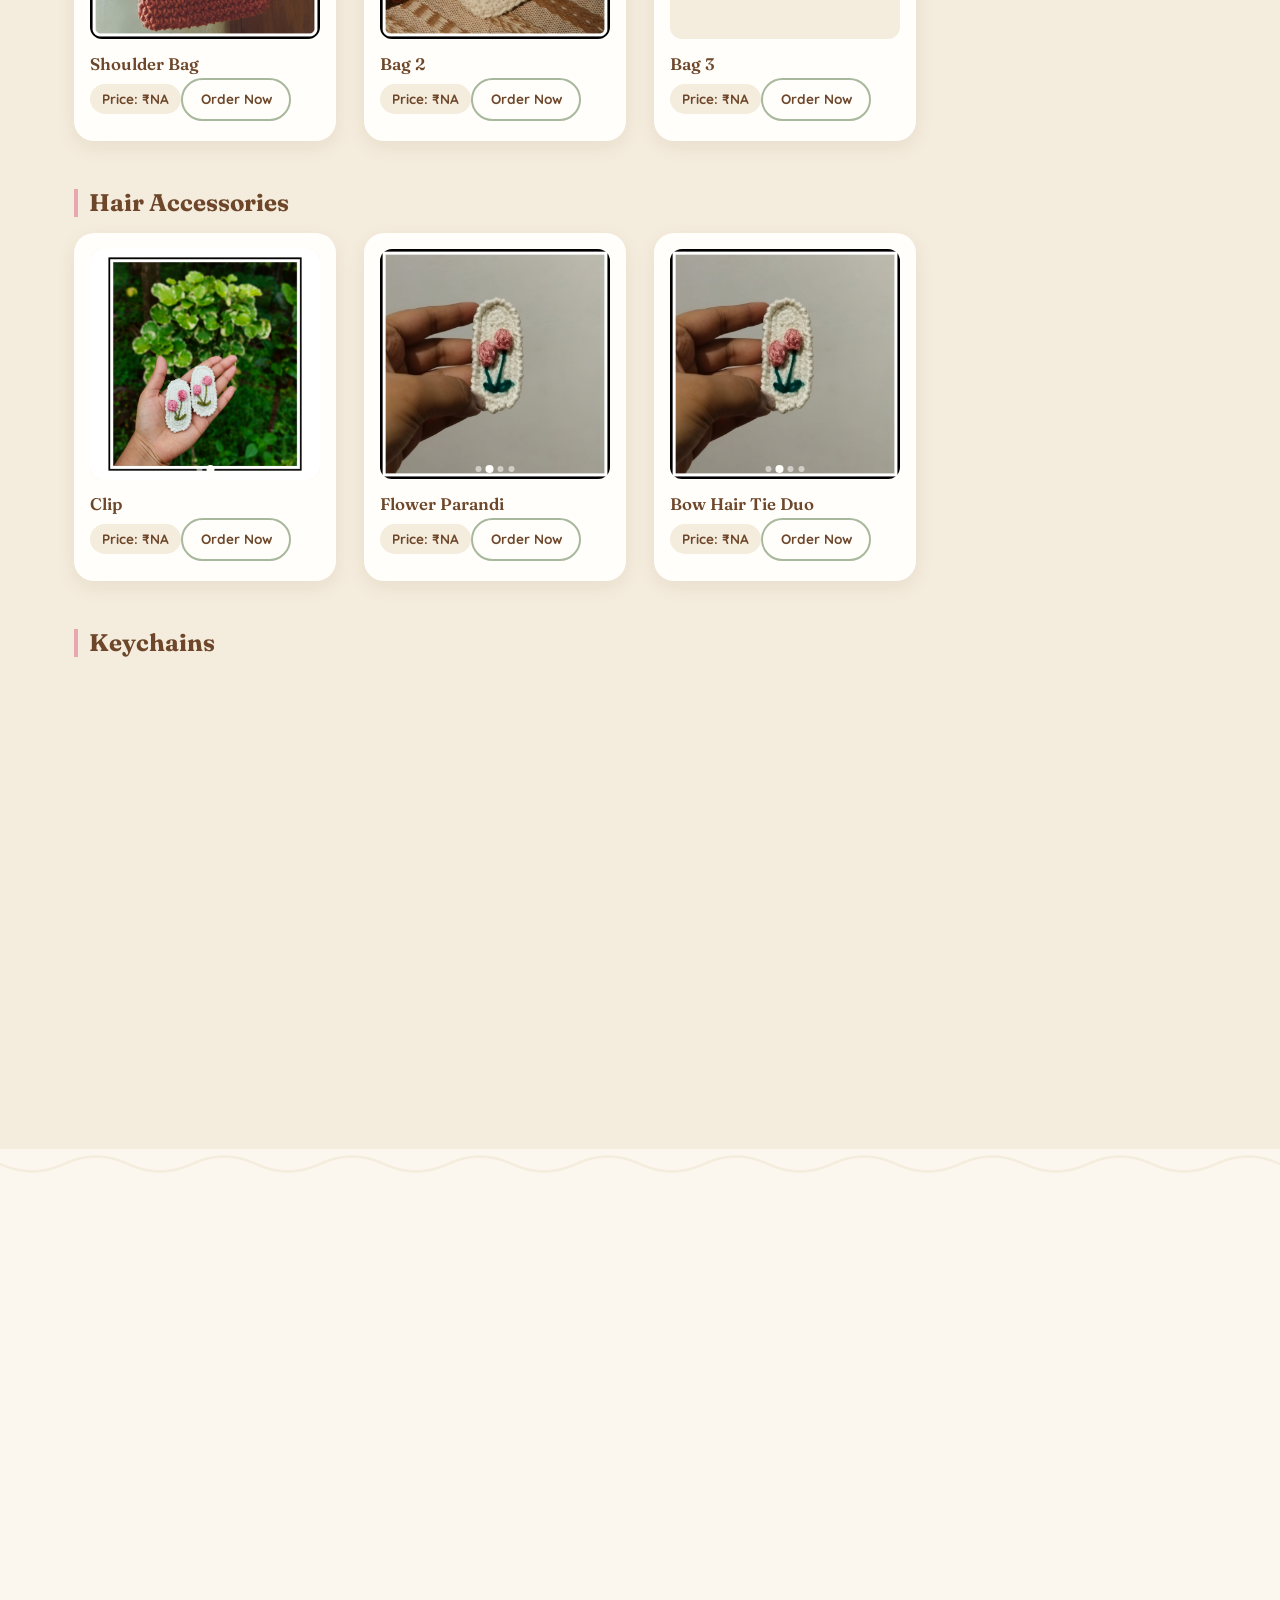
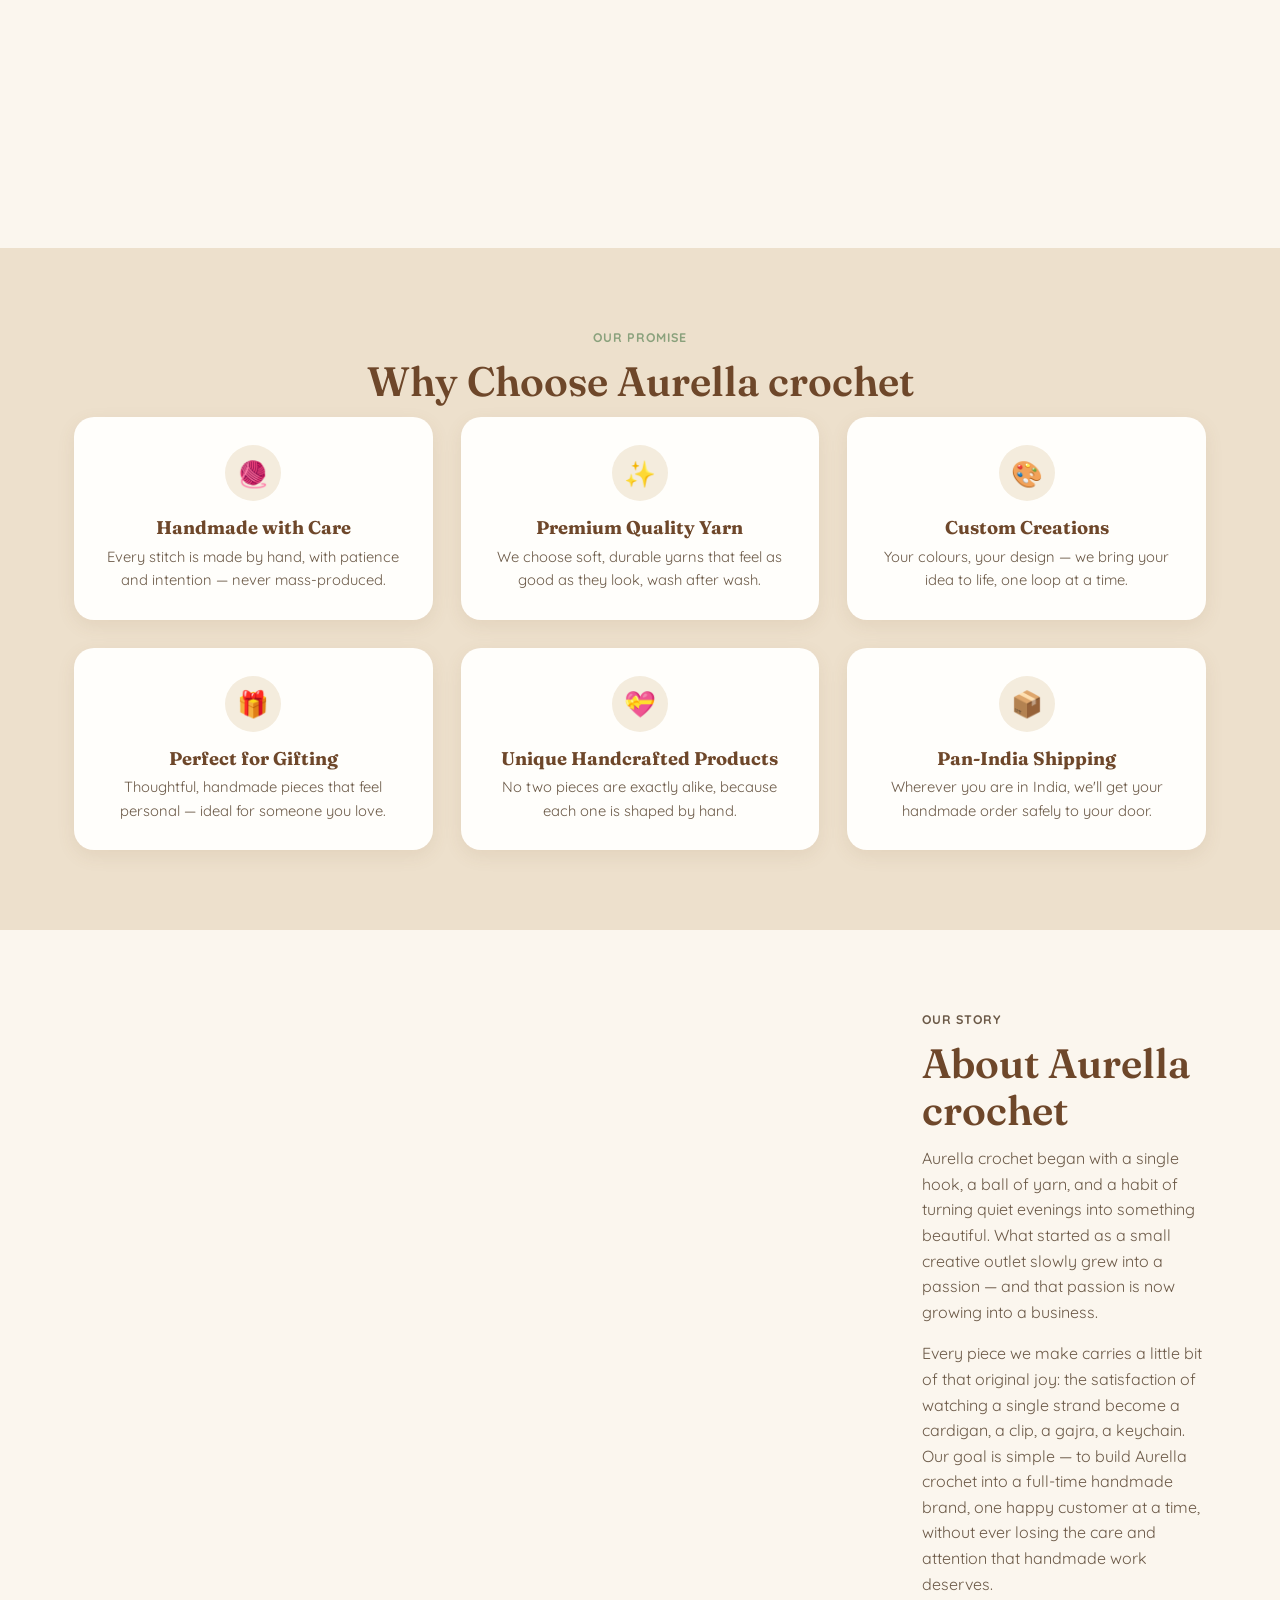
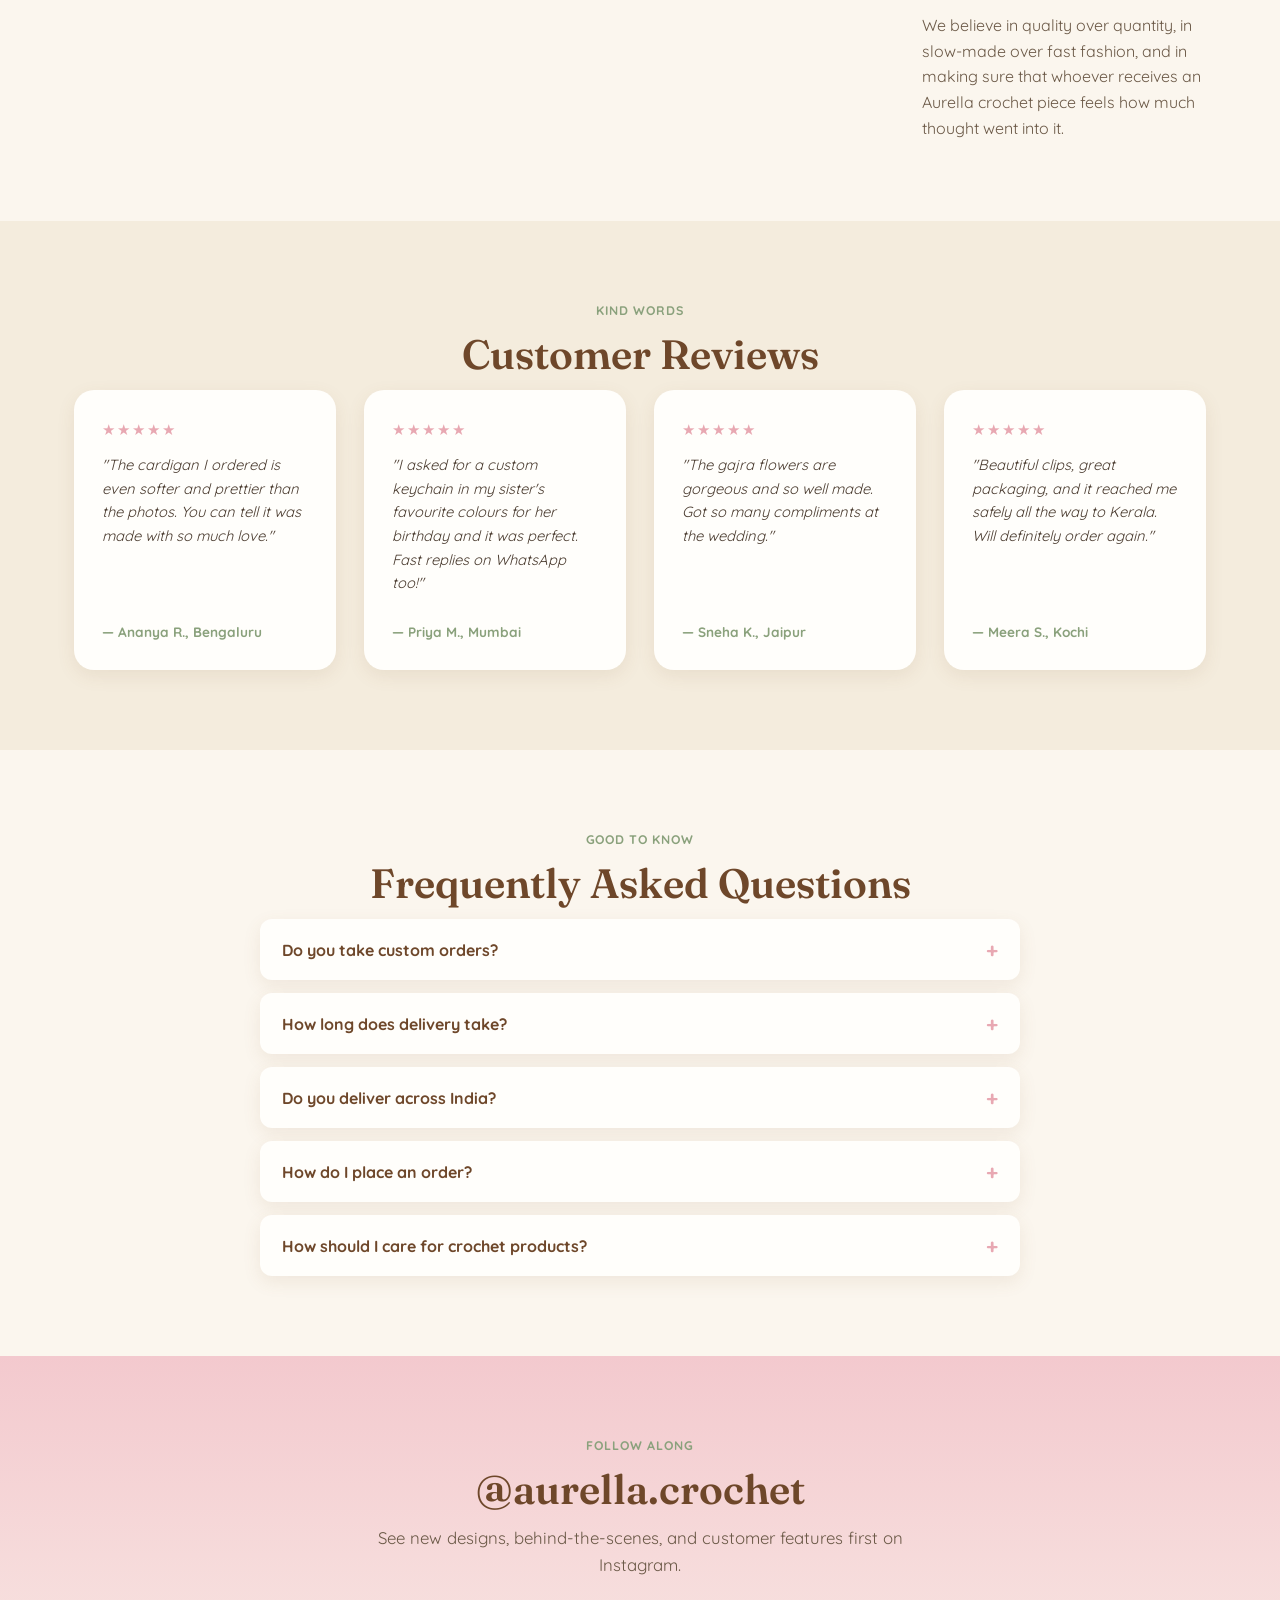
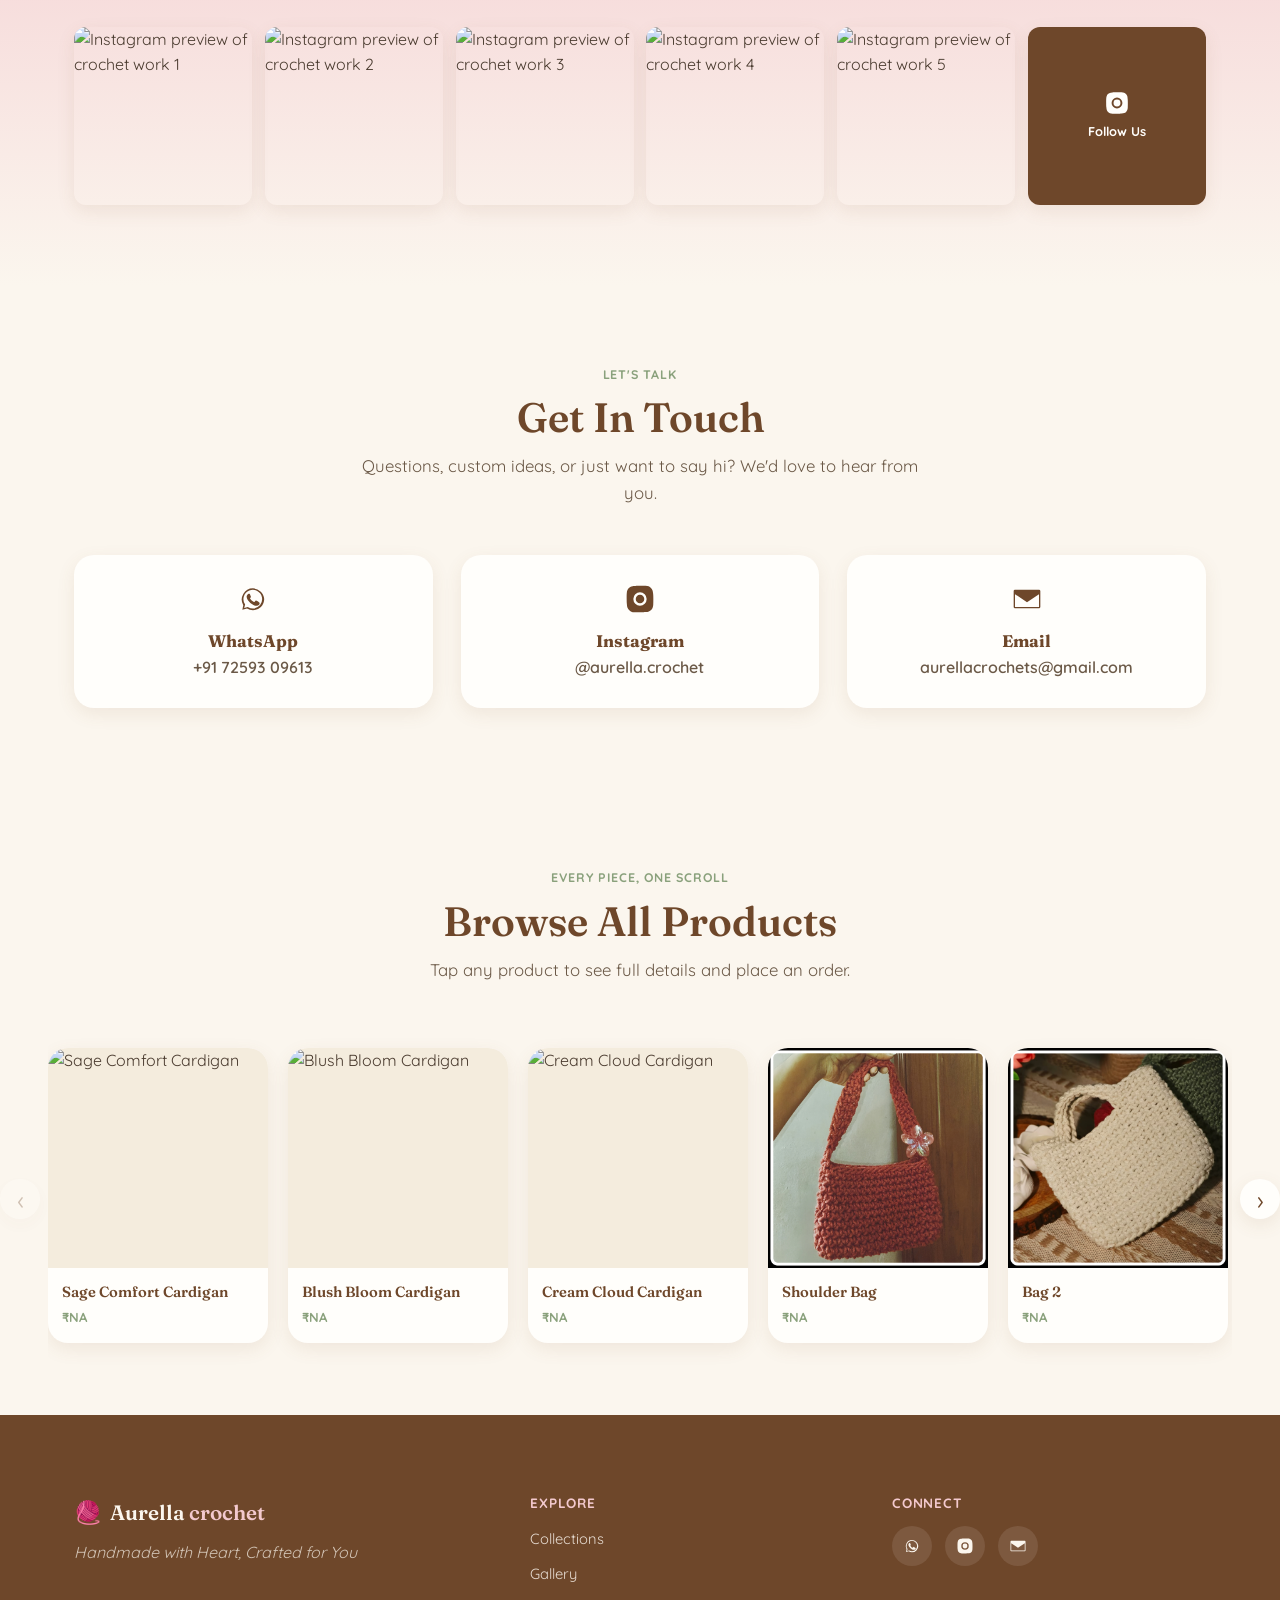
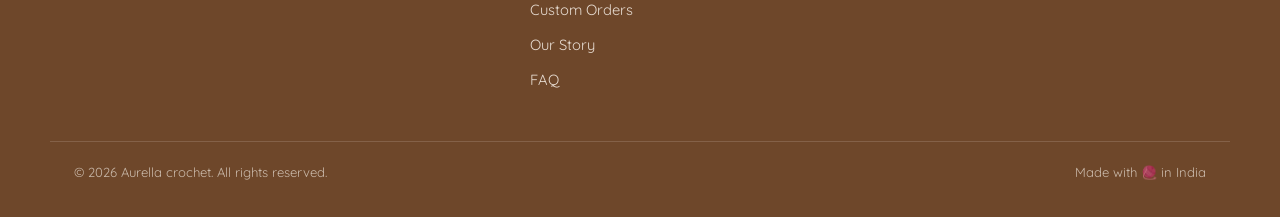
==== commit 32ca2ee5: "Add files via upload" ====
--- a/index.html
+++ b/index.html
@@ -236,6 +236,9 @@
 
       <!-- Product cards injected dynamically by script below -->
       <div id="gallery-dynamic"></div>
+
+    </div>
+  </section>
 
   <!-- ============================================================
        4. CUSTOM ORDERS
--- a/style.css
+++ b/style.css
@@ -189,6 +189,25 @@
 .btn-outline:hover { background: var(--sage); color: var(--white); }
 
 .btn-small { padding: 0.55rem 1.1rem; font-size: 0.85rem; }
+
+/* Catalogue download button */
+.btn-catalogue {
+  display: inline-flex;
+  align-items: center;
+  gap: 0.4em;
+  background: var(--white);
+  color: var(--brown-dark);
+  border: 1.5px solid var(--brown-mid, #c4a882);
+  border-radius: var(--radius-sm);
+  padding: 0.5em 1em;
+  font-size: 0.88rem;
+  font-weight: 600;
+  text-decoration: none;
+  transition: background var(--transition), color var(--transition);
+  white-space: nowrap;
+}
+.btn-catalogue:hover { background: var(--brown-dark); color: var(--white); border-color: var(--brown-dark); }
+.nav-cta-catalogue { flex-shrink: 0; margin-right: 0.4rem; }
 
 .btn-whatsapp {
   background: #25D366;
@@ -568,6 +587,8 @@
   aspect-ratio: 1 / 1;
 }
 .hero-frame img { width: 100%; height: 100%; object-fit: cover; }
+#hero-slide-img { transition: opacity 0.7s ease; }
+.hero-frame--slider { display: block; }
 
 .hero-badge {
   position: absolute;
@@ -628,9 +649,13 @@
   overflow: hidden;
   aspect-ratio: 1 / 1;
   margin-bottom: var(--space-sm);
+  position: relative;
 }
 .featured-img img { width: 100%; height: 100%; object-fit: cover; transition: transform var(--transition); }
 .featured-card:hover .featured-img img { transform: scale(1.06); }
+/* Slider variant: stacked absolute images, no scale transform */
+.featured-img--slider img { position: absolute; top: 0; left: 0; width: 100%; height: 100%; object-fit: cover; transform: none !important; }
+.featured-card:hover .featured-img--slider img { transform: none !important; }
 
 .featured-card h3 { font-size: 1.3rem; margin-bottom: 0.3rem; }
 .featured-card p { color: #6b5947; font-size: 0.92rem; }
@@ -748,8 +773,9 @@
 .custom-visual img {
   border-radius: var(--radius-lg);
   box-shadow: var(--shadow-soft);
-  aspect-ratio: 1 / 1;
-  object-fit: cover;
+  width: 100%;
+  height: auto;
+  object-fit: contain;
 }
 
 /* ==========================================================================
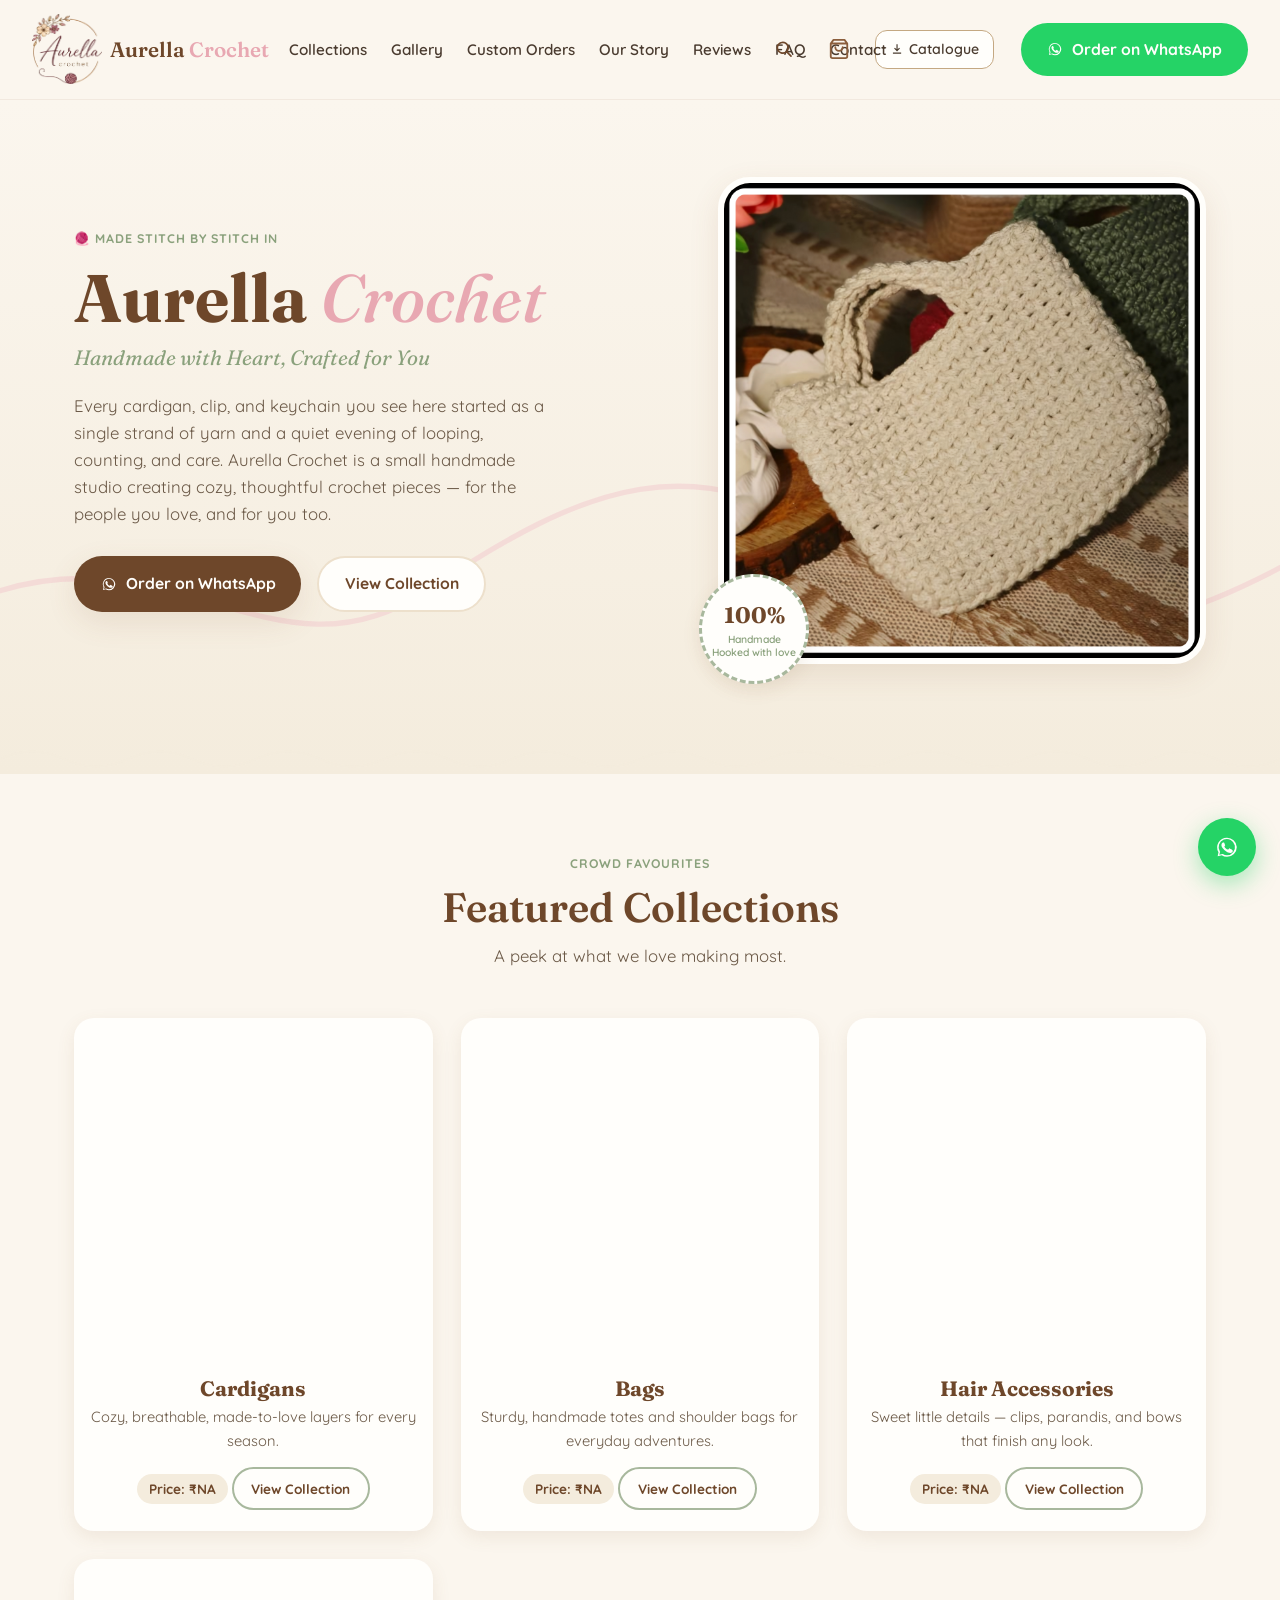
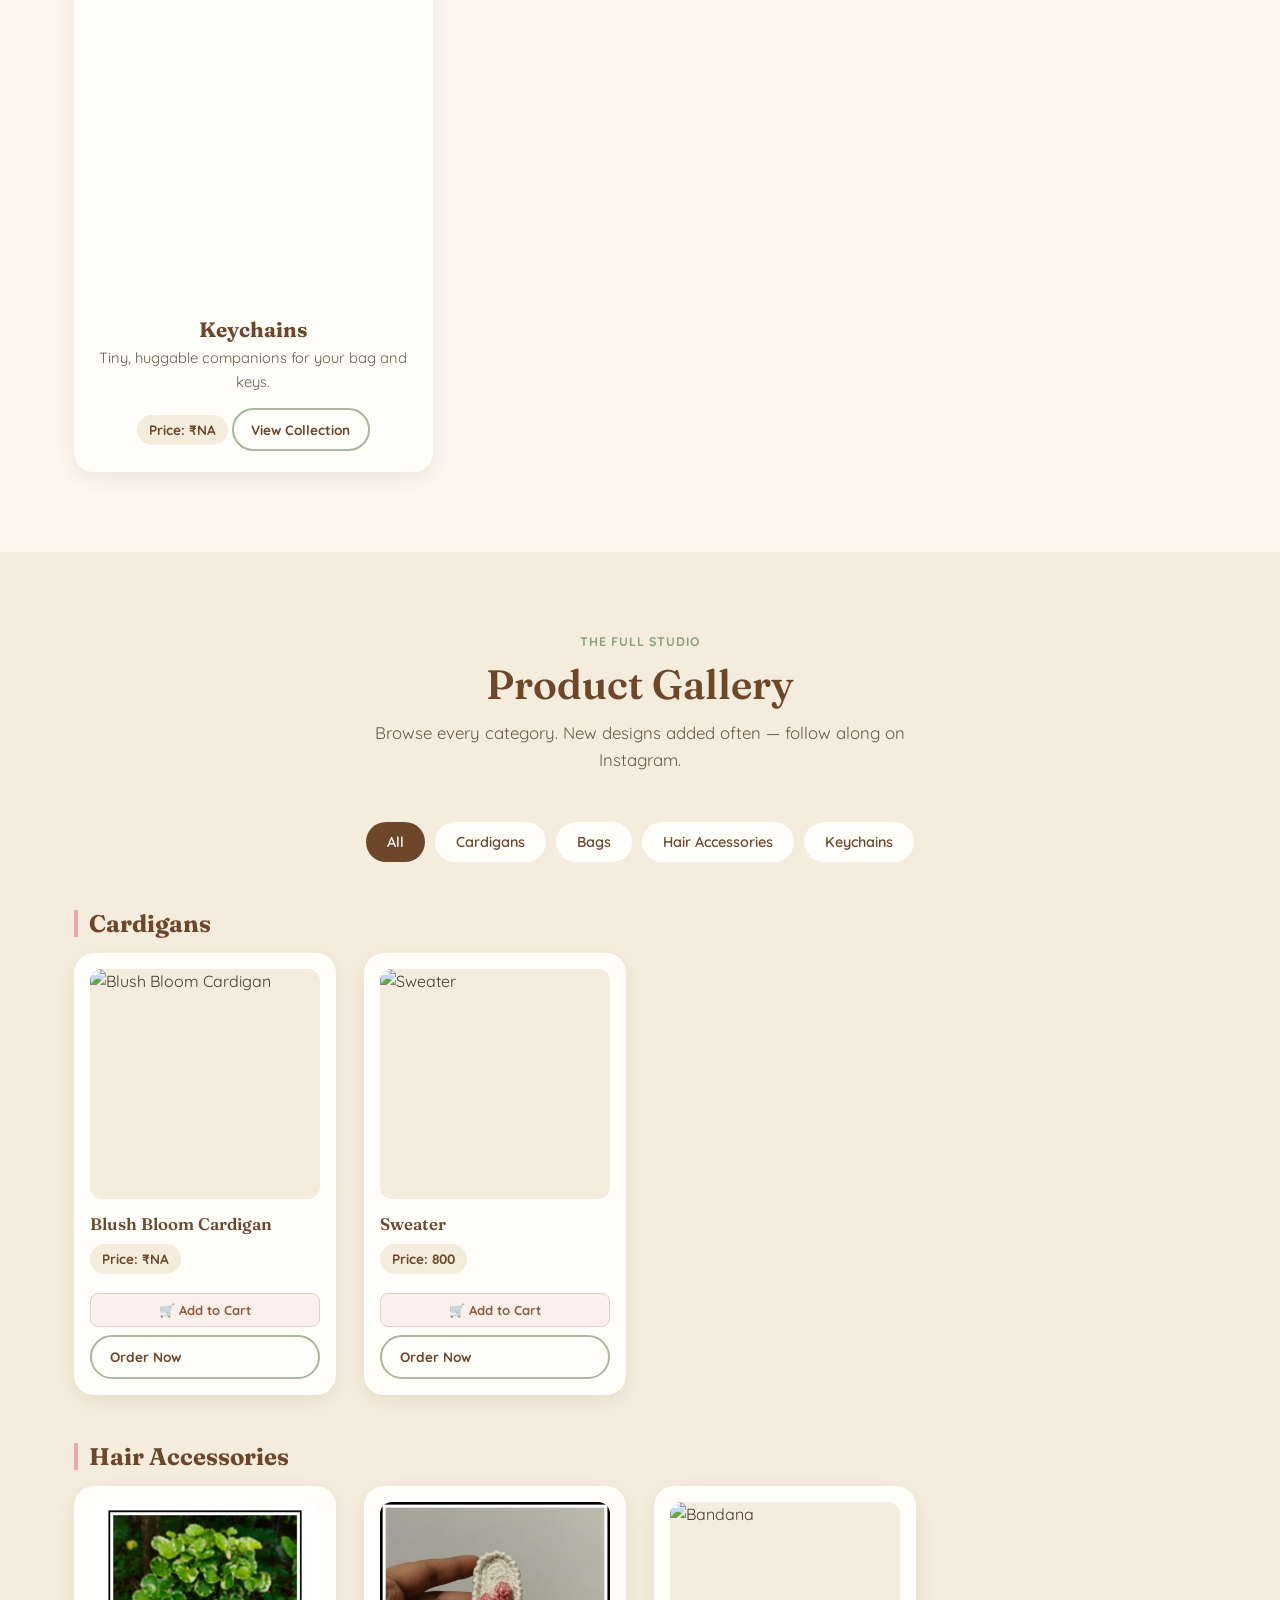
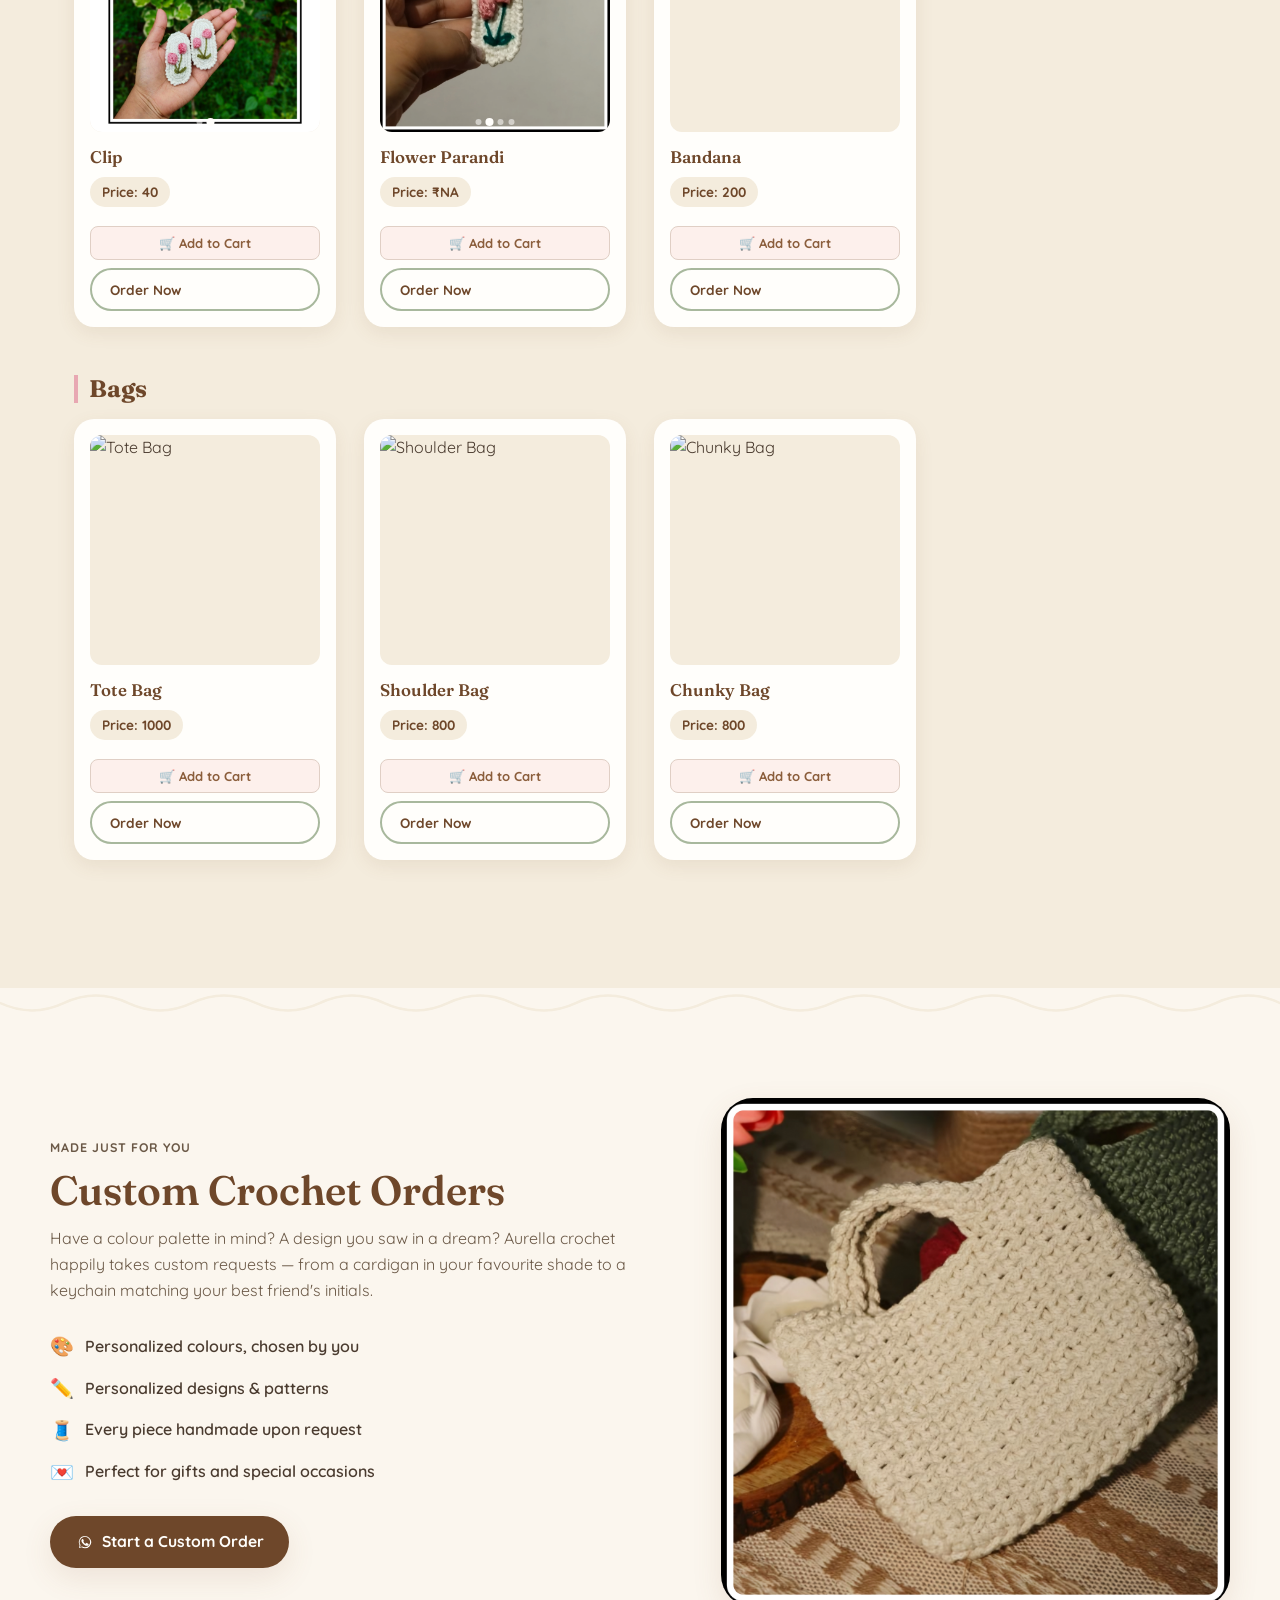
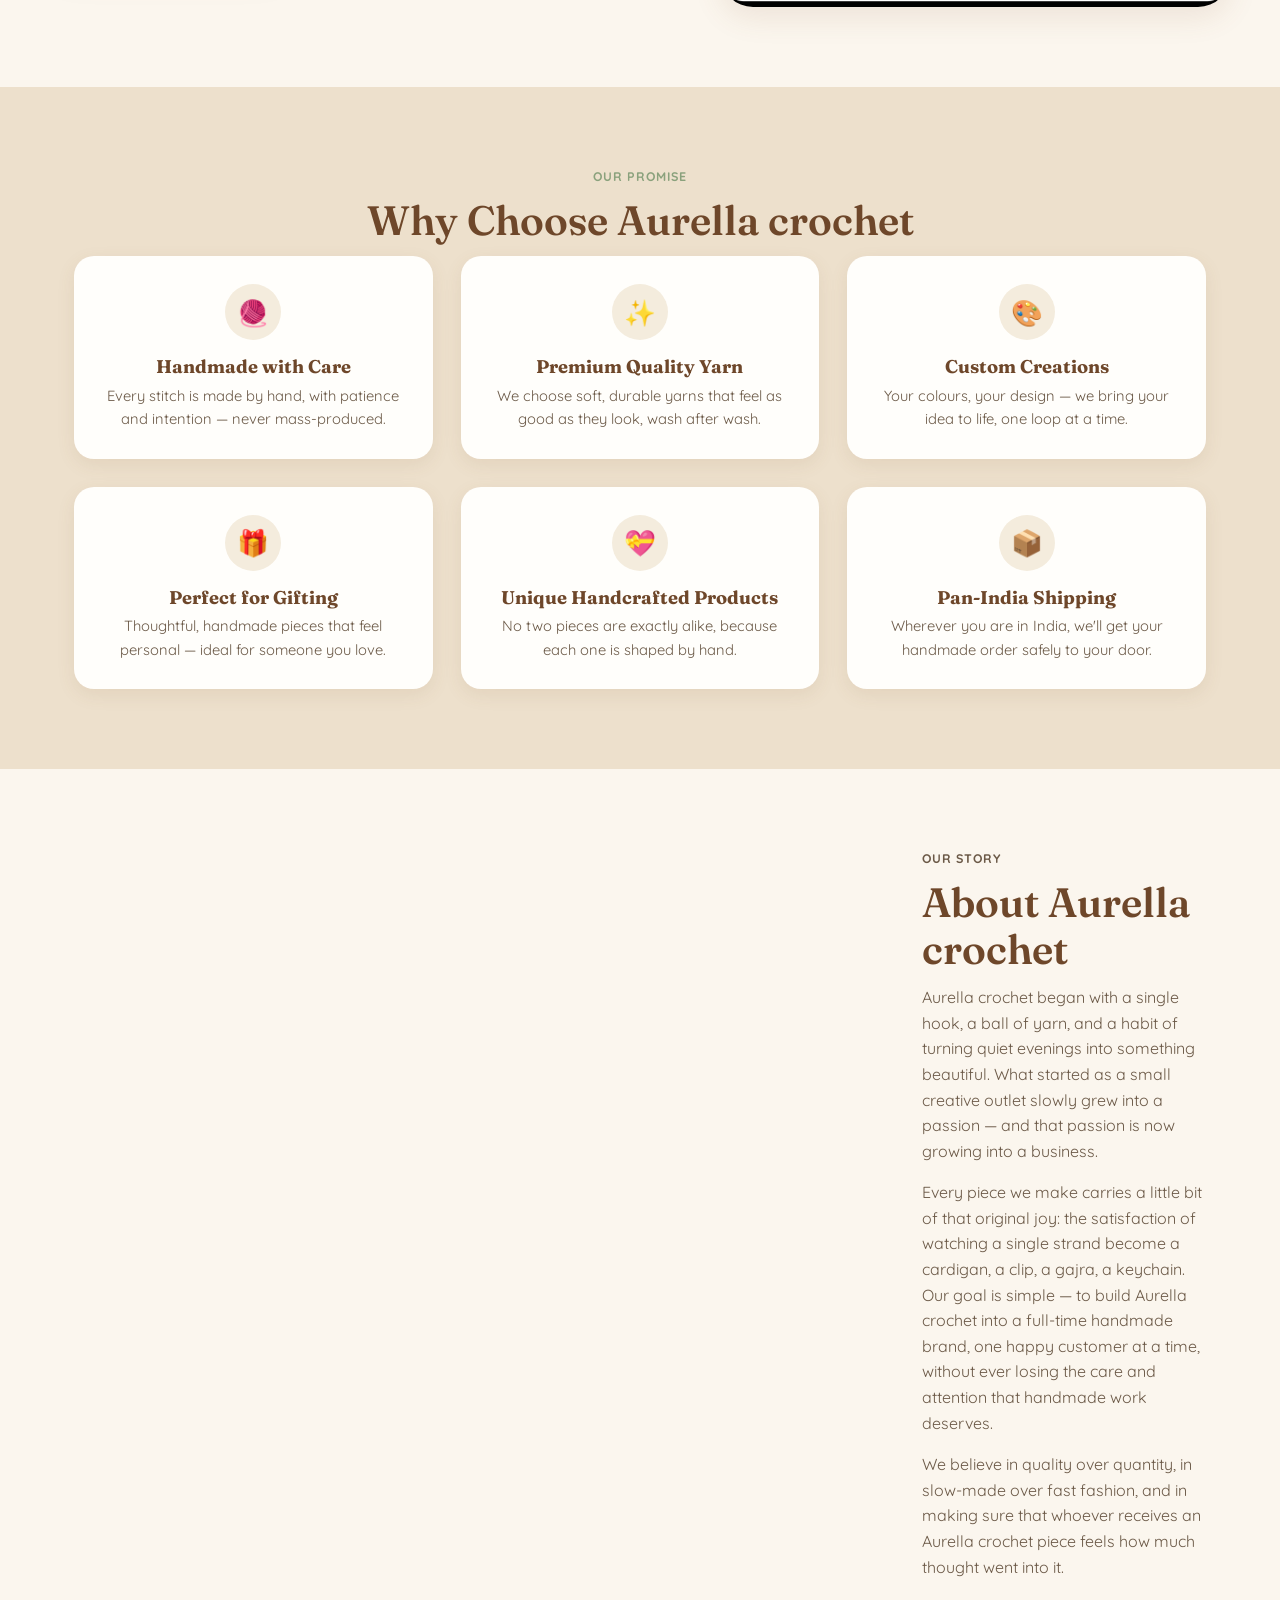
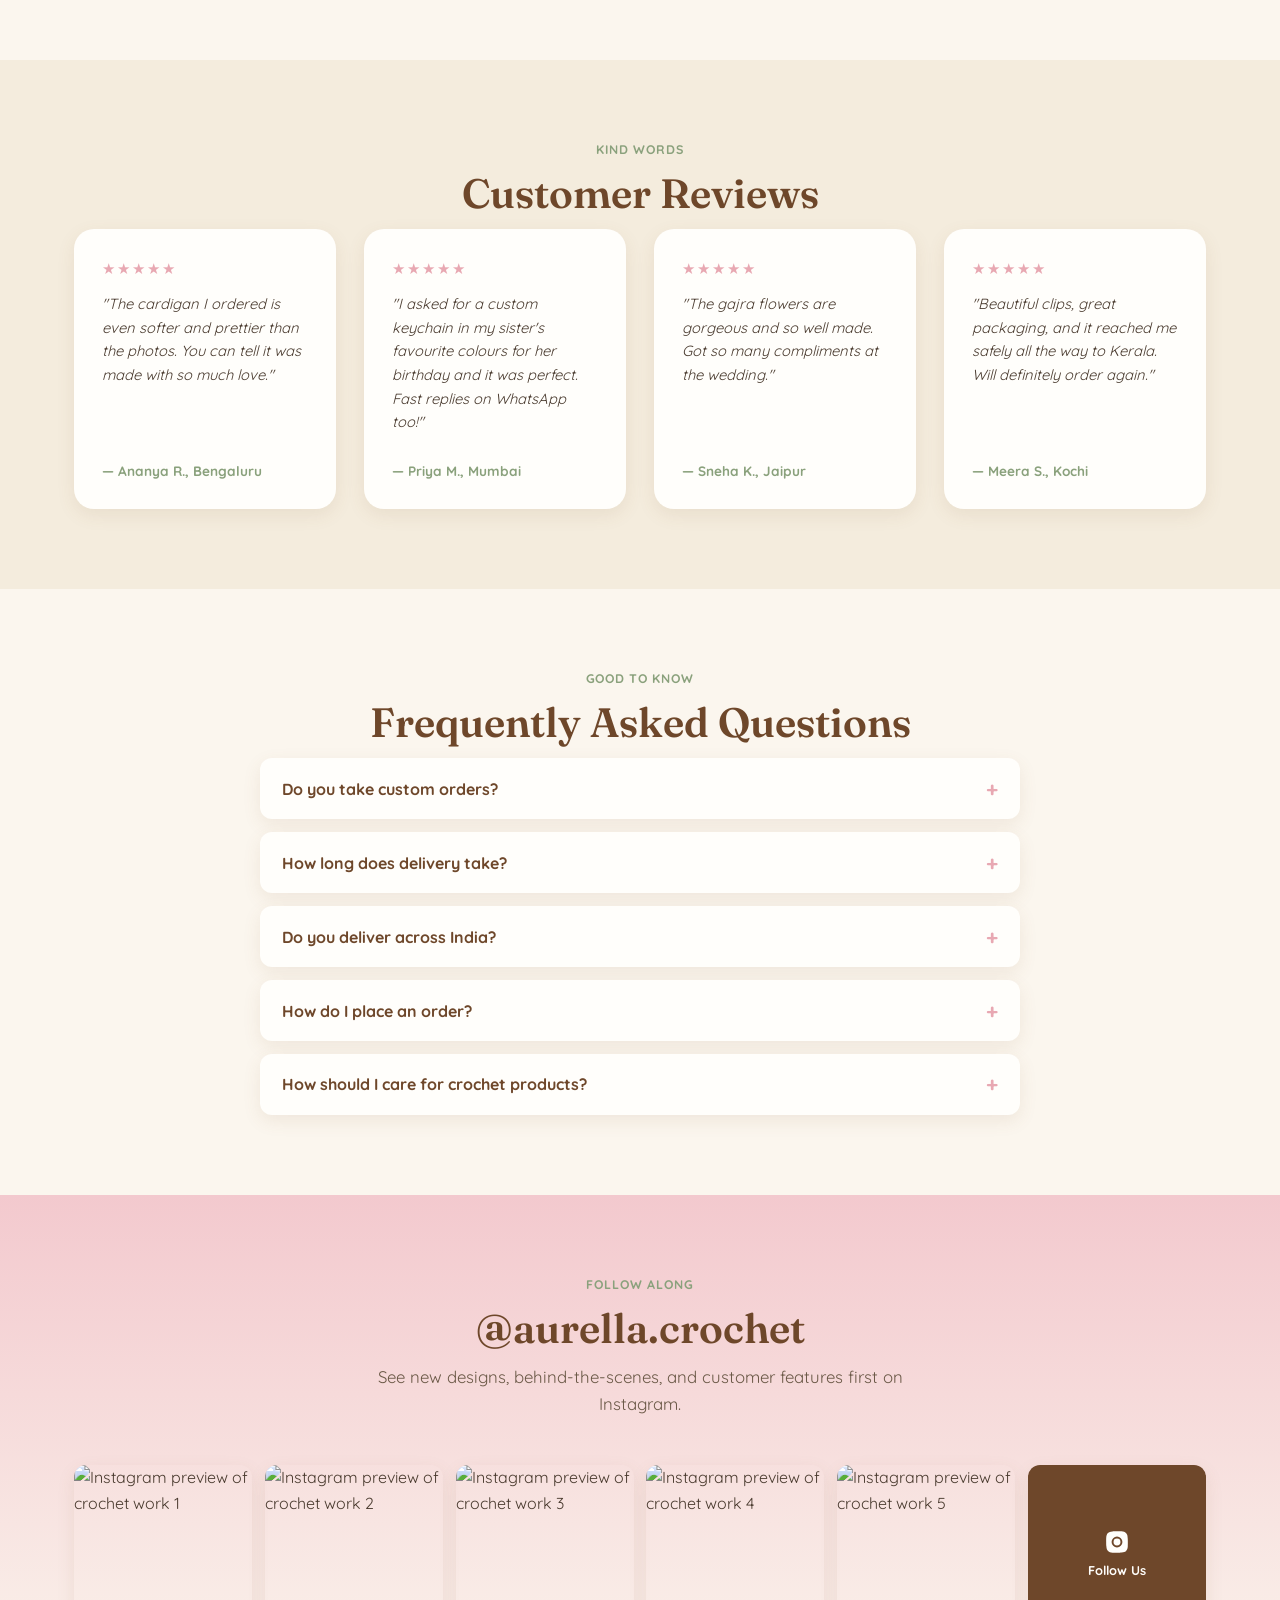
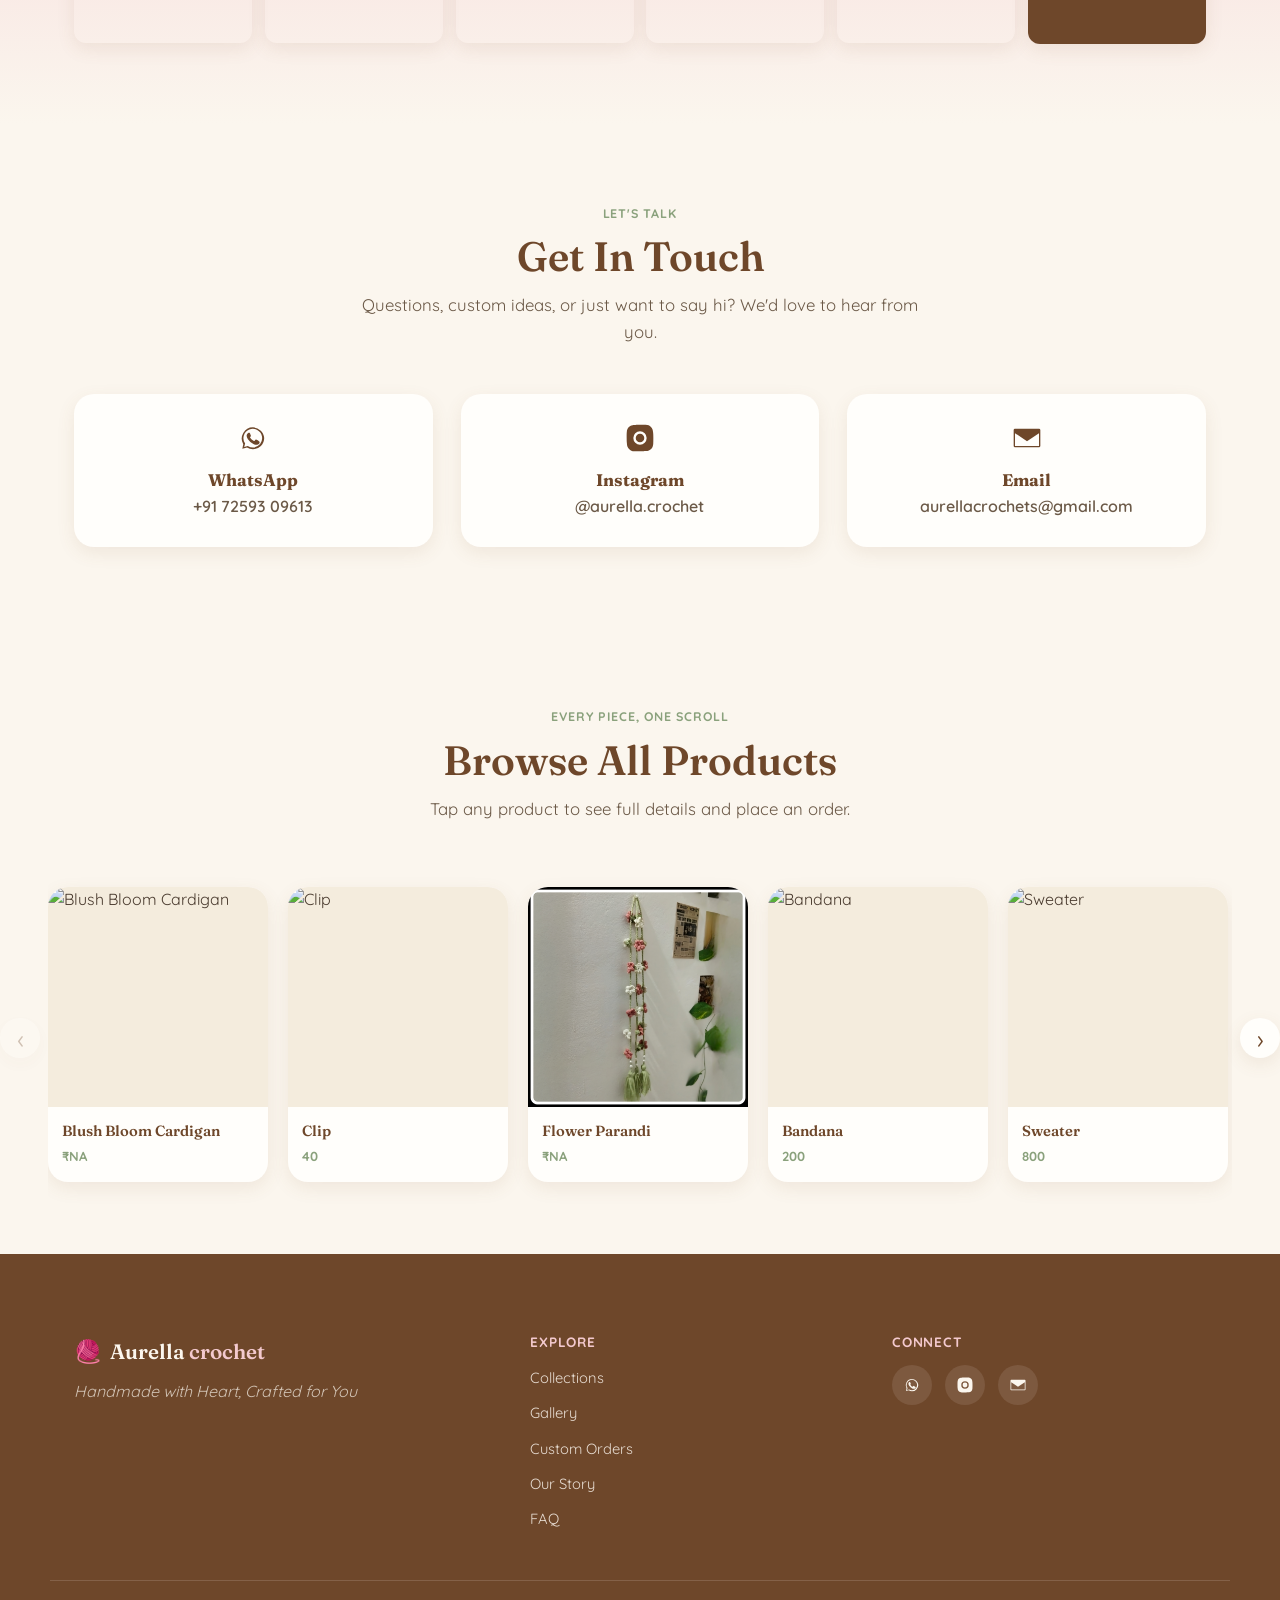
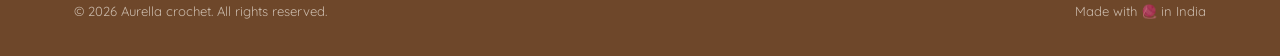
==== commit 3df0dcc6: "Add files via upload" ====
--- a/index.html
+++ b/index.html
@@ -95,6 +95,11 @@
         <div class="search-suggestions" id="search-suggestions" role="listbox"></div>
       </div>
     </div>
+
+    <a href="cart.html" class="cart-nav-btn" aria-label="View cart">
+      <svg viewBox="0 0 24 24" aria-hidden="true" style="width:22px;height:22px;fill:none;stroke:currentColor;stroke-width:2;stroke-linecap:round;stroke-linejoin:round"><path d="M6 2L3 6v14a2 2 0 0 0 2 2h14a2 2 0 0 0 2-2V6l-3-4zM3 6h18M16 10a4 4 0 0 1-8 0"/></svg>
+      <span class="cart-badge" style="display:none">0</span>
+    </a>
 
     <a href="aurella-catalogue.pdf" class="btn btn-catalogue nav-cta-catalogue" download aria-label="Download product catalogue PDF">
       <svg viewBox="0 0 24 24" aria-hidden="true" style="width:1em;height:1em;fill:currentColor;flex-shrink:0"><path d="M12 16l-5-5 1.4-1.4 2.6 2.6V4h2v8.2l2.6-2.6L17 11l-5 5zm-7 2h14v2H5v-2z"/></svg>
@@ -582,6 +587,7 @@
 <script src="search.js"></script>
 <script src="script.js"></script>
 <script src="slider.js"></script>
+<script src="cart.js"></script>
 
 <script>
 (function () {
@@ -615,7 +621,10 @@
       '</div>' +
       '<a href="product.html?id=' + p.id + '" class="product-card-link"><h4>' + p.name + '</h4></a>' +
       '<span class="price">Price: ' + (p.price || '₹NA') + '</span>' +
-      '<a href="' + waLink + '" class="btn btn-outline btn-small" target="_blank" rel="noopener">Order Now</a>' +
+      '<div class="product-card-actions">' +
+        '<button class="btn-add-to-cart" onclick="window.AurellaCart && window.AurellaCart.addToCart(\'' + p.id + '\', \'' + p.name.replace(/'/g, "\\'") + '\', \'' + (p.price || '0').replace('₹','') + '\', \'' + firstImg + '\')">🛒 Add to Cart</button>' +
+        '<a href="' + waLink + '" class="btn btn-outline btn-small" target="_blank" rel="noopener">Order Now</a>' +
+      '</div>' +
     '</article>';
   }
 
--- a/style.css
+++ b/style.css
@@ -1720,3 +1720,169 @@
   .browse-card-name { font-size: 0.82rem; }
   .pdp-thumb { width: 56px; height: 56px; }
 }
+
+/* ==========================================================================
+   CART & CHECKOUT STYLES
+   ========================================================================== */
+
+/* Cart nav button */
+.nav-actions { display: flex; align-items: center; gap: 8px; }
+.cart-nav-btn {
+  position: relative; display: flex; align-items: center; justify-content: center;
+  width: 40px; height: 40px; color: var(--brown);
+}
+.cart-nav-btn svg { width: 22px; height: 22px; fill: none; stroke: currentColor; stroke-width: 2; stroke-linecap: round; stroke-linejoin: round; }
+.cart-nav-btn:hover { color: var(--pink-dark, #c2847a); }
+.cart-badge {
+  position: absolute; top: 2px; right: 2px;
+  background: var(--pink, #e8a598); color: #fff;
+  font-size: 10px; font-weight: 700;
+  width: 17px; height: 17px; border-radius: 50%;
+  display: flex; align-items: center; justify-content: center;
+  font-family: 'Quicksand', sans-serif;
+}
+
+/* Toast notification */
+.cart-toast {
+  position: fixed; bottom: 80px; left: 50%; transform: translateX(-50%) translateY(20px);
+  background: #fff; border: 1px solid #e8d5c4; border-radius: 12px;
+  padding: 12px 20px; font-size: 14px; font-family: 'Quicksand', sans-serif;
+  box-shadow: 0 8px 24px rgba(139,94,60,0.15); z-index: 9999;
+  opacity: 0; transition: all 0.3s ease; white-space: nowrap;
+}
+.cart-toast.cart-toast-show { opacity: 1; transform: translateX(-50%) translateY(0); }
+.cart-toast a { color: var(--brown, #8b5e3c); font-weight: 600; margin-left: 8px; }
+
+/* Cart page layout */
+.cart-page-wrap { padding: 2rem 1rem 4rem; max-width: 1100px; margin: 0 auto; }
+.cart-page-header { margin-bottom: 2rem; }
+.cart-page-header .eyebrow { margin-bottom: 4px; }
+.cart-back-link {
+  background: none; border: none; cursor: pointer; color: var(--brown, #8b5e3c);
+  font-family: 'Quicksand', sans-serif; font-size: 14px; font-weight: 600;
+  padding: 0; margin-bottom: 12px; display: inline-block;
+}
+.cart-back-link:hover { text-decoration: underline; }
+
+/* Cart layout */
+.cart-layout { display: grid; grid-template-columns: 1fr 320px; gap: 2rem; align-items: start; }
+@media (max-width: 768px) { .cart-layout { grid-template-columns: 1fr; } }
+
+/* Cart item */
+.cart-item {
+  display: flex; align-items: center; gap: 1rem;
+  padding: 1rem 0; border-bottom: 1px solid #f0e6dc;
+}
+.cart-item-img { width: 72px; height: 72px; border-radius: 10px; overflow: hidden; flex-shrink: 0; background: #faf6f3; }
+.cart-item-img img { width: 100%; height: 100%; object-fit: cover; }
+.cart-item-img-placeholder { width: 100%; height: 100%; display: flex; align-items: center; justify-content: center; font-size: 28px; }
+.cart-item-info { flex: 1; min-width: 0; }
+.cart-item-name { font-family: 'Quicksand', sans-serif; font-weight: 600; font-size: 15px; color: #3d2b1f; margin-bottom: 2px; }
+.cart-item-sku { font-size: 11px; color: #a08070; margin-bottom: 2px; }
+.cart-item-price { font-size: 14px; color: #8b5e3c; font-weight: 600; }
+.cart-item-qty { display: flex; align-items: center; gap: 8px; }
+.cart-qty-btn {
+  width: 28px; height: 28px; border-radius: 50%; border: 1px solid #e0cfc5;
+  background: #fff; color: #8b5e3c; font-size: 16px; font-weight: 600;
+  display: flex; align-items: center; justify-content: center; cursor: pointer;
+  transition: background 0.2s;
+}
+.cart-qty-btn:hover { background: #faf0ea; }
+.cart-qty-val { font-family: 'Quicksand', sans-serif; font-weight: 700; font-size: 15px; min-width: 20px; text-align: center; }
+.cart-item-total { font-family: 'Fraunces', serif; font-size: 16px; font-weight: 600; color: #3d2b1f; min-width: 60px; text-align: right; }
+.cart-item-remove {
+  background: none; border: none; cursor: pointer; color: #c0a090; font-size: 14px;
+  padding: 4px; border-radius: 4px; transition: color 0.2s;
+}
+.cart-item-remove:hover { color: #c0392b; }
+
+/* Cart summary */
+.cart-summary-box { background: #fdf8f5; border: 1px solid #ecddd3; border-radius: 14px; padding: 1.5rem; margin-bottom: 1rem; }
+.cart-summary-row { display: flex; justify-content: space-between; align-items: center; font-family: 'Quicksand', sans-serif; font-size: 14px; color: #6b4c35; padding: 4px 0; }
+.cart-summary-total { font-size: 18px; font-weight: 700; color: #3d2b1f; border-top: 1px solid #e0cfc5; margin-top: 8px; padding-top: 10px; }
+.cart-free-shipping-note { font-size: 12px; color: #8b7355; margin-top: 8px; font-style: italic; }
+.cart-proceed-btn { width: 100%; justify-content: center; padding: 14px; font-size: 16px; border-radius: 12px; }
+.cart-continue-link { display: block; text-align: center; margin-top: 12px; font-size: 13px; color: #a08070; font-family: 'Quicksand', sans-serif; }
+.cart-continue-link:hover { color: #8b5e3c; }
+
+/* Empty state */
+.cart-empty-state { text-align: center; padding: 4rem 2rem; color: #a08070; font-family: 'Quicksand', sans-serif; font-size: 18px; }
+
+/* Checkout layout */
+.checkout-layout { display: grid; grid-template-columns: 1fr 300px; gap: 2rem; align-items: start; }
+@media (max-width: 768px) { .checkout-layout { grid-template-columns: 1fr; } }
+
+/* Checkout form */
+.checkout-form { display: flex; flex-direction: column; gap: 1.5rem; }
+.checkout-section { background: #fdf8f5; border: 1px solid #ecddd3; border-radius: 14px; padding: 1.5rem; }
+.checkout-section-title { font-family: 'Quicksand', sans-serif; font-size: 13px; font-weight: 700; text-transform: uppercase; letter-spacing: 0.06em; color: #a08070; margin-bottom: 1.2rem; }
+.checkout-grid { display: grid; grid-template-columns: 1fr 1fr; gap: 1rem; }
+@media (max-width: 560px) { .checkout-grid { grid-template-columns: 1fr; } }
+.checkout-field { display: flex; flex-direction: column; gap: 6px; }
+.checkout-field-full { grid-column: 1 / -1; }
+.checkout-field label { font-family: 'Quicksand', sans-serif; font-size: 12px; font-weight: 600; color: #6b4c35; }
+.checkout-field .req { color: #c0392b; margin-left: 2px; }
+.checkout-field .opt { color: #a08070; font-weight: 400; }
+.checkout-field input {
+  border: 1px solid #e0cfc5; border-radius: 8px; padding: 10px 14px;
+  font-family: 'Quicksand', sans-serif; font-size: 14px; background: #fff;
+  color: #3d2b1f; transition: border-color 0.2s;
+}
+.checkout-field input:focus { outline: none; border-color: #c2847a; }
+
+/* Payment toggle */
+.payment-toggle { display: flex; gap: 10px; margin-bottom: 1rem; flex-wrap: wrap; }
+.payment-opt-btn {
+  flex: 1; padding: 12px 16px; border-radius: 10px; border: 2px solid #e0cfc5;
+  background: #fff; font-family: 'Quicksand', sans-serif; font-size: 14px;
+  font-weight: 600; color: #8b5e3c; cursor: pointer; transition: all 0.2s; text-align: center;
+}
+.payment-opt-btn.active { border-color: #c2847a; background: #fdf0ec; color: #8b3a2f; }
+.payment-opt-btn:hover { border-color: #c2847a; }
+
+/* UPI section */
+.upi-section { background: #fff8f5; border: 1px solid #f0d8cc; border-radius: 10px; padding: 1.2rem; margin-top: 1rem; }
+.upi-instruction { font-size: 13px; color: #6b4c35; margin-bottom: 1rem; font-family: 'Quicksand', sans-serif; }
+.upi-id-box { display: flex; align-items: center; gap: 10px; background: #fff; border: 1px solid #e0cfc5; border-radius: 8px; padding: 10px 14px; margin-bottom: 10px; flex-wrap: wrap; }
+.upi-label { font-size: 11px; color: #a08070; font-weight: 600; text-transform: uppercase; letter-spacing: 0.05em; }
+.upi-value { font-family: monospace; font-size: 15px; color: #3d2b1f; font-weight: 700; flex: 1; }
+.upi-copy-btn { background: #fdf0ec; border: 1px solid #e0cfc5; border-radius: 6px; padding: 4px 12px; font-size: 12px; font-weight: 600; color: #8b5e3c; cursor: pointer; white-space: nowrap; }
+.upi-copy-btn:hover { background: #f5ddd5; }
+.upi-note { font-size: 12px; color: #8b7355; font-style: italic; font-family: 'Quicksand', sans-serif; }
+
+/* Checkout actions */
+.checkout-actions { display: flex; flex-direction: column; gap: 10px; }
+.checkout-submit-btn { width: 100%; justify-content: center; padding: 16px; font-size: 16px; border-radius: 12px; }
+.checkout-terms { font-size: 12px; color: #a08070; text-align: center; font-family: 'Quicksand', sans-serif; }
+.checkout-error { background: #fff0f0; border: 1px solid #f5c6c6; border-radius: 8px; padding: 12px 16px; color: #c0392b; font-size: 13px; font-family: 'Quicksand', sans-serif; margin-top: 8px; }
+
+/* Checkout sidebar summary */
+.checkout-sidebar { position: sticky; top: 100px; }
+.checkout-summary-box { background: #fdf8f5; border: 1px solid #ecddd3; border-radius: 14px; padding: 1.5rem; }
+.checkout-summary-title { font-family: 'Quicksand', sans-serif; font-size: 13px; font-weight: 700; text-transform: uppercase; letter-spacing: 0.06em; color: #a08070; margin-bottom: 1rem; }
+.checkout-summary-row { display: flex; justify-content: space-between; font-family: 'Quicksand', sans-serif; font-size: 14px; color: #6b4c35; padding: 4px 0; }
+.checkout-summary-shipping { border-top: 1px solid #e0cfc5; margin-top: 8px; padding-top: 8px; }
+.checkout-summary-grand { font-size: 17px; font-weight: 700; color: #3d2b1f; border-top: 1px solid #e0cfc5; margin-top: 6px; padding-top: 10px; }
+
+/* Success screen */
+.cart-success { text-align: center; padding: 4rem 1rem; max-width: 520px; margin: 0 auto; }
+.success-icon { font-size: 56px; margin-bottom: 1rem; }
+.success-subtitle { font-family: 'Quicksand', sans-serif; font-size: 16px; color: #6b4c35; margin: 1rem 0; }
+.success-order-id { font-family: 'Quicksand', sans-serif; font-size: 15px; color: #8b5e3c; background: #fdf0ec; border: 1px solid #e0cfc5; border-radius: 10px; padding: 12px 20px; margin: 1.5rem 0; display: inline-block; }
+.success-wa-btn { display: inline-flex; padding: 14px 28px; font-size: 16px; border-radius: 12px; }
+
+/* Add to Cart button — used on product cards */
+.btn-add-to-cart {
+  display: inline-flex; align-items: center; gap: 6px;
+  background: #fdf0ec; border: 1.5px solid #e0cfc5;
+  color: #8b5e3c; border-radius: 8px; padding: 8px 14px;
+  font-family: 'Quicksand', sans-serif; font-size: 13px; font-weight: 700;
+  cursor: pointer; transition: all 0.2s; white-space: nowrap;
+}
+.btn-add-to-cart:hover { background: #f5ddd5; border-color: #c2847a; color: #6b3020; }
+.btn-add-to-cart:active { transform: scale(0.97); }
+.product-card-actions { display: flex; gap: 8px; flex-wrap: wrap; align-items: center; margin-top: 8px; }
+.product-card-actions .btn-add-to-cart { flex: 1; justify-content: center; }
+.product-card-actions .btn-outline { flex: 1; text-align: center; }
+.pdp-cta-group { display: flex; gap: 12px; flex-wrap: wrap; align-items: center; margin-bottom: 1rem; }
+.pdp-cta-group .btn { flex: 1; justify-content: center; min-width: 160px; }
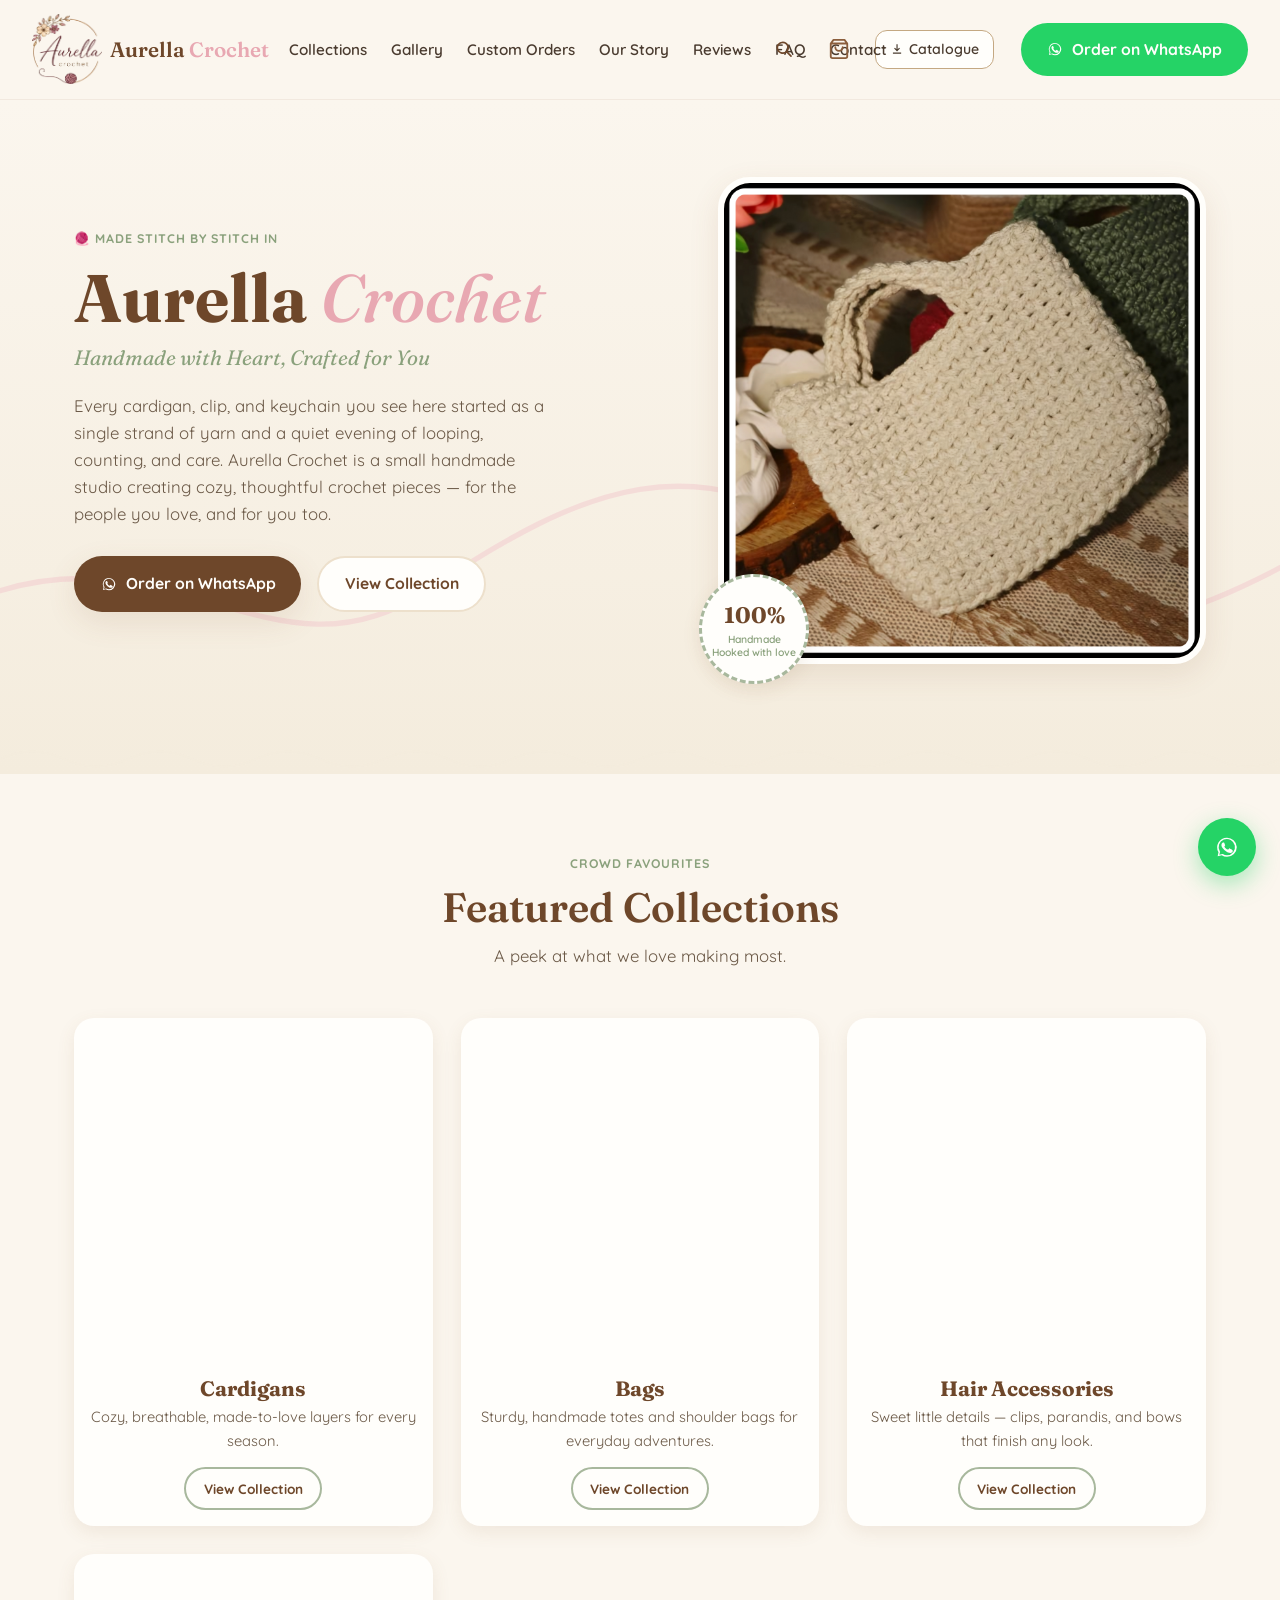
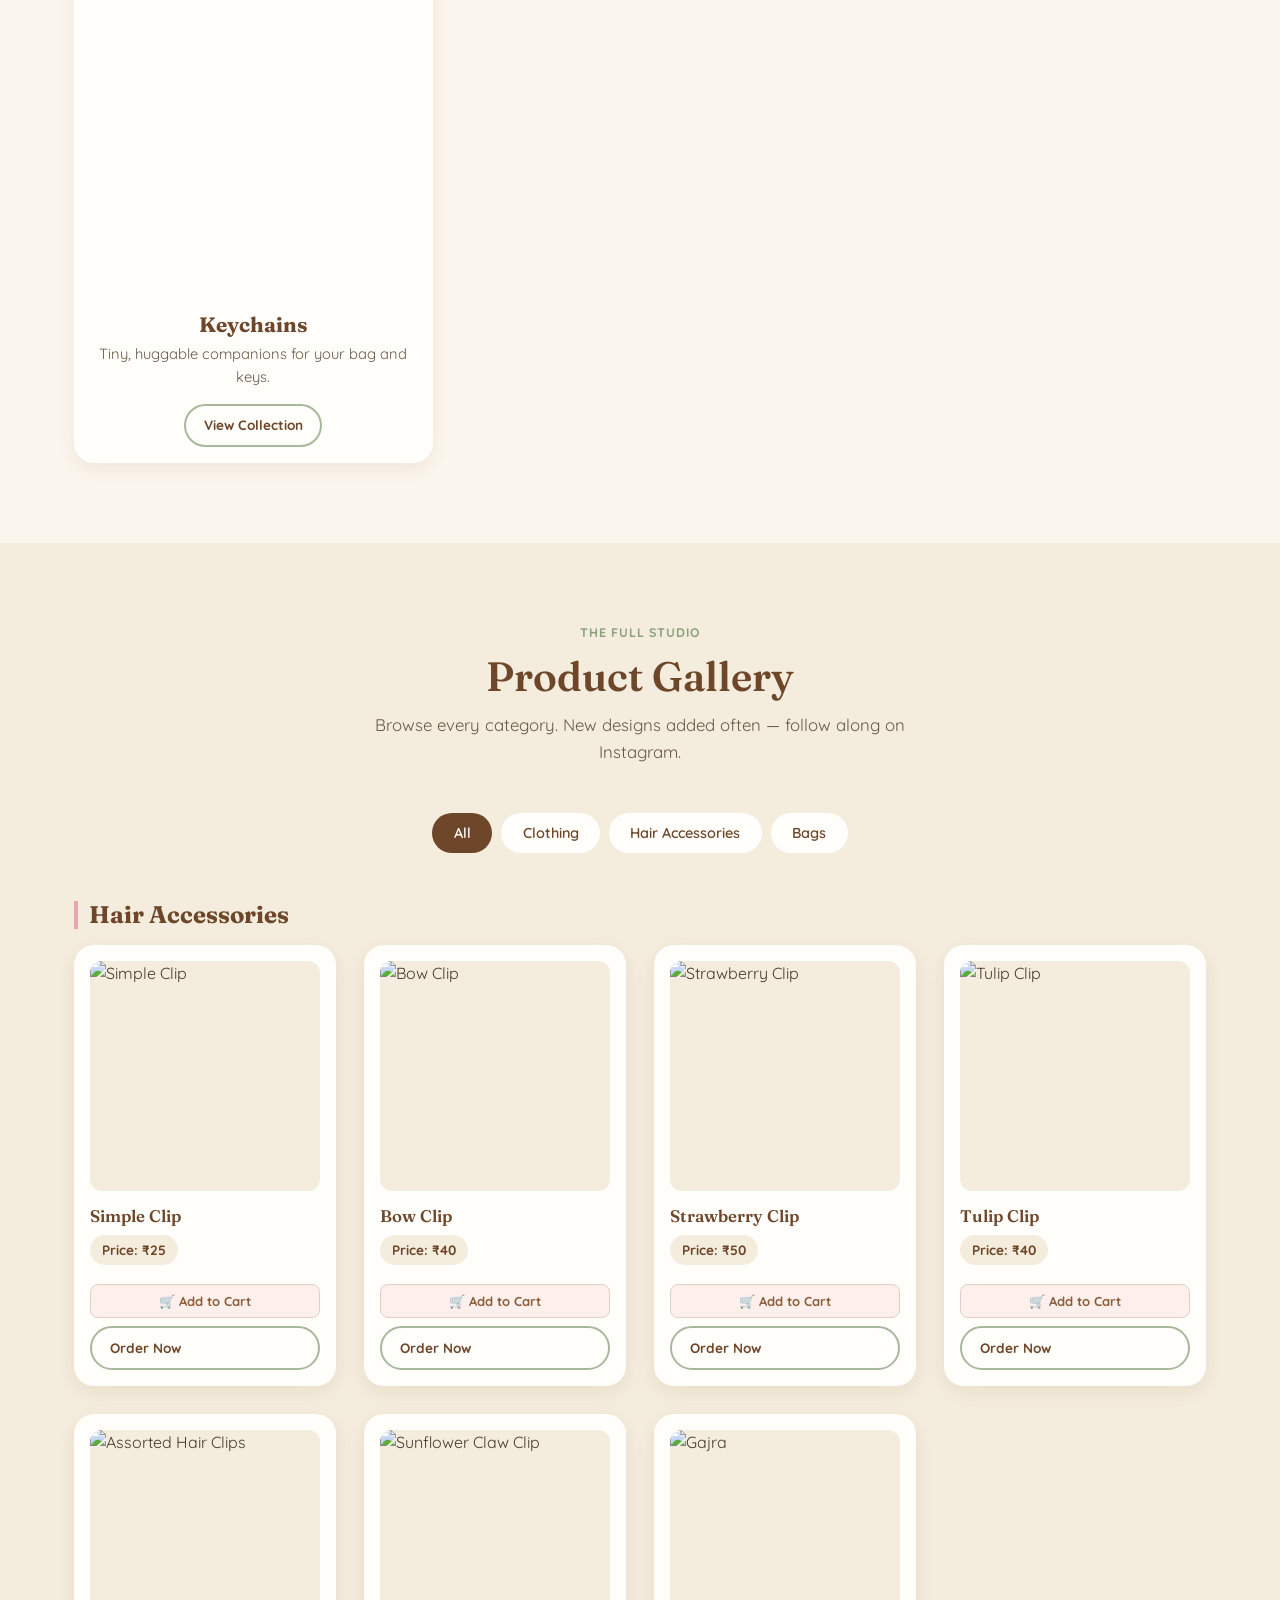
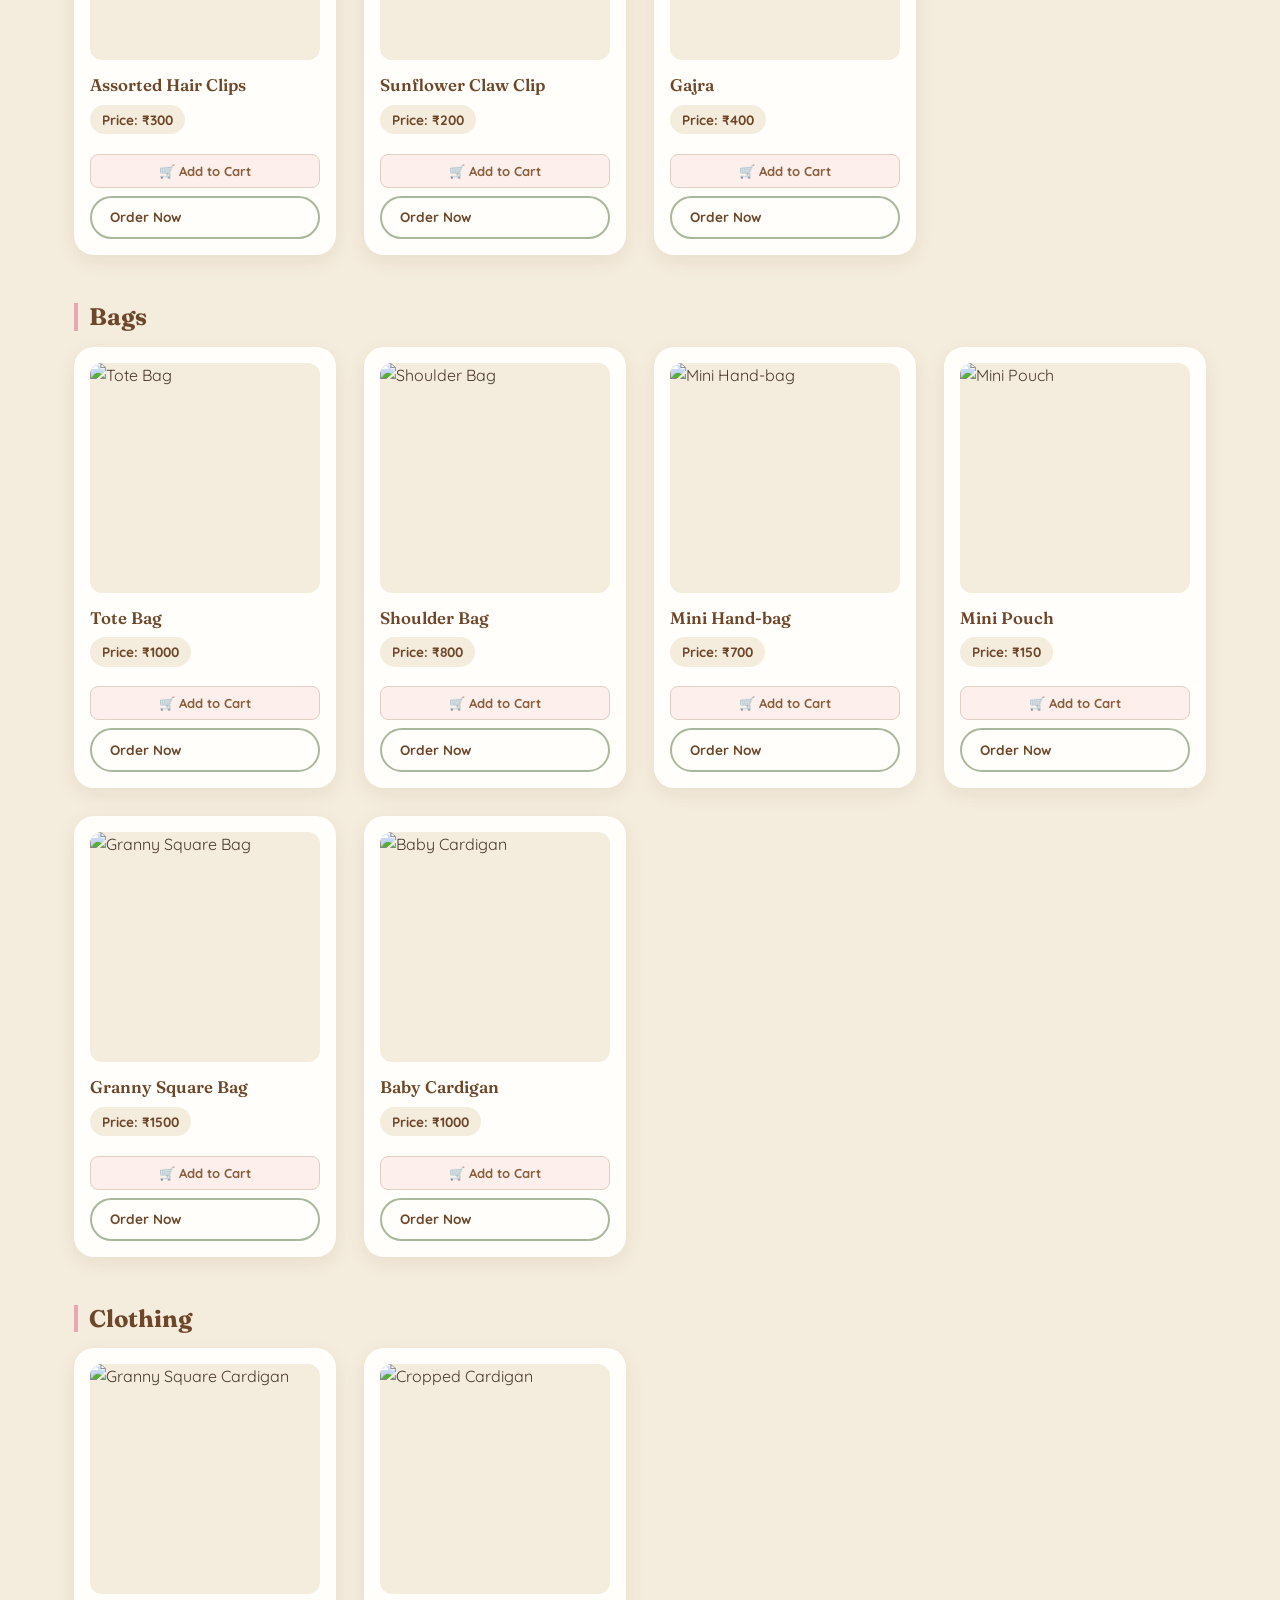
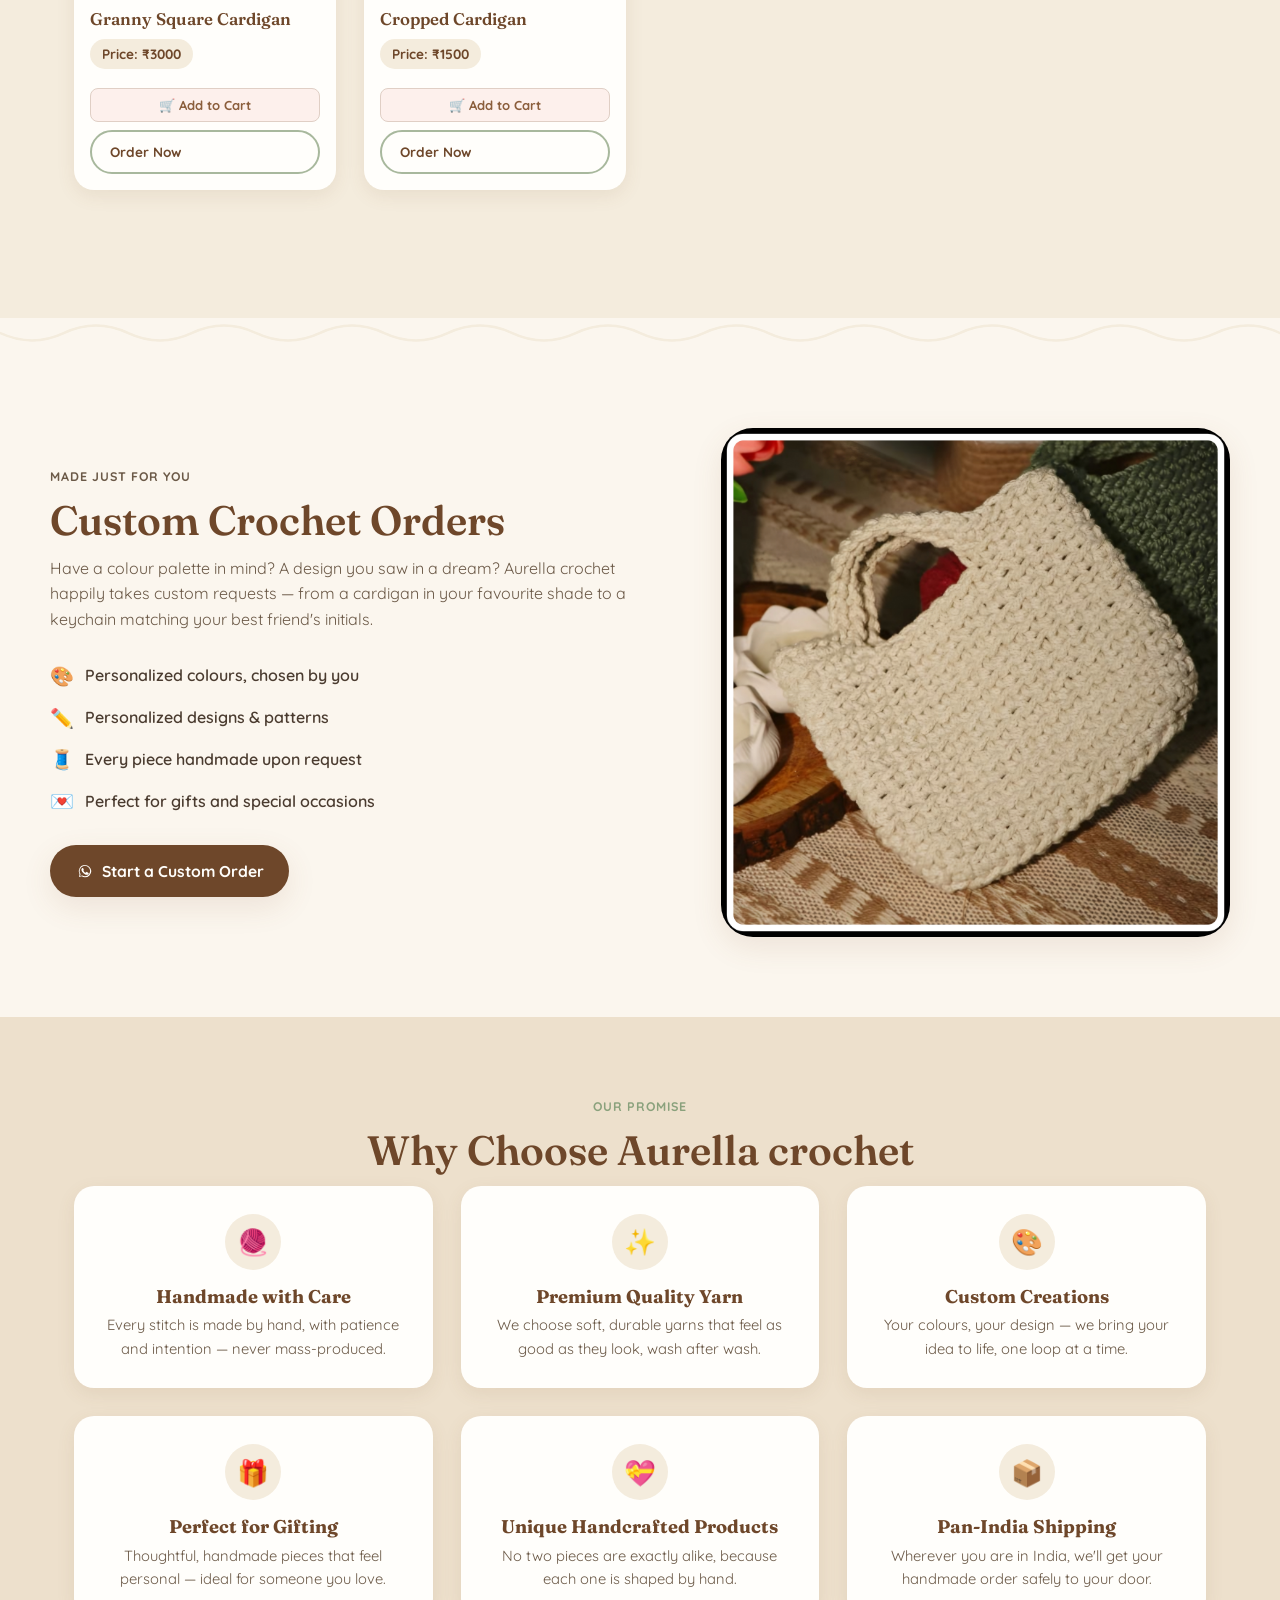
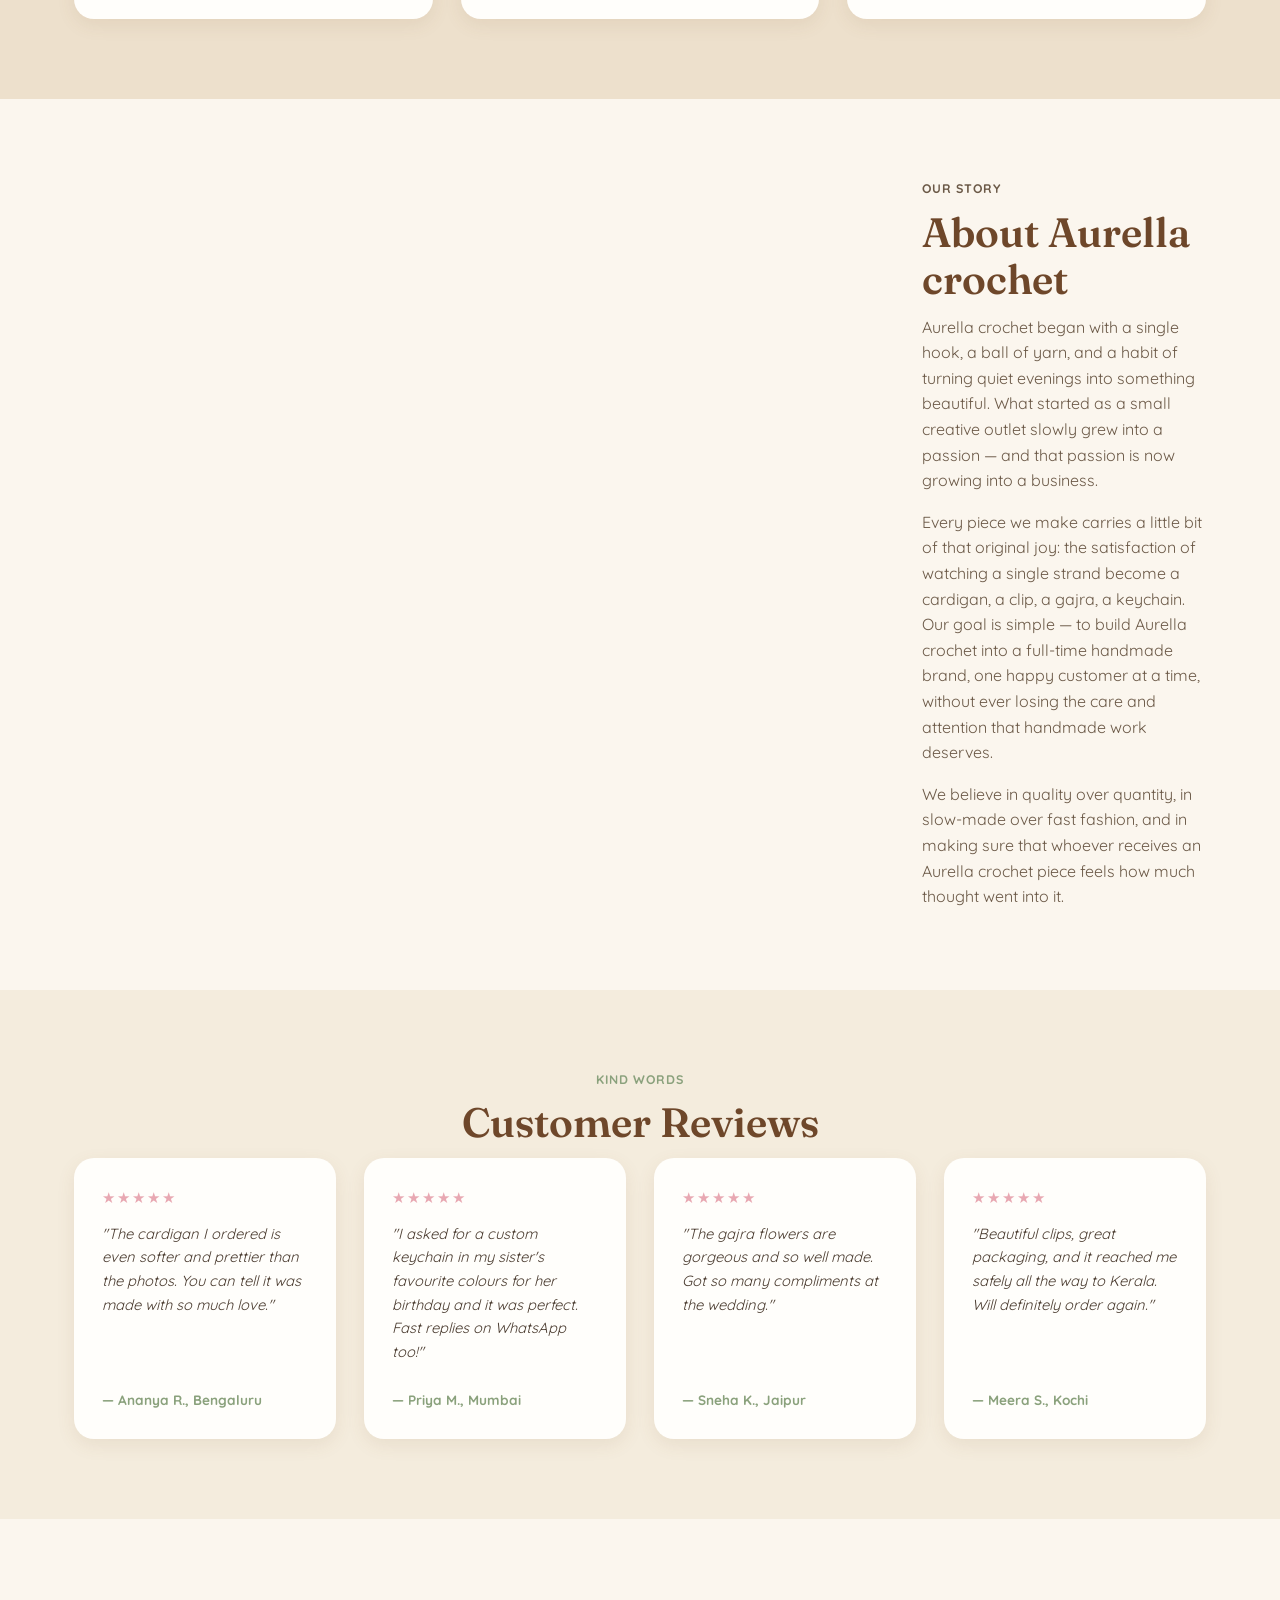
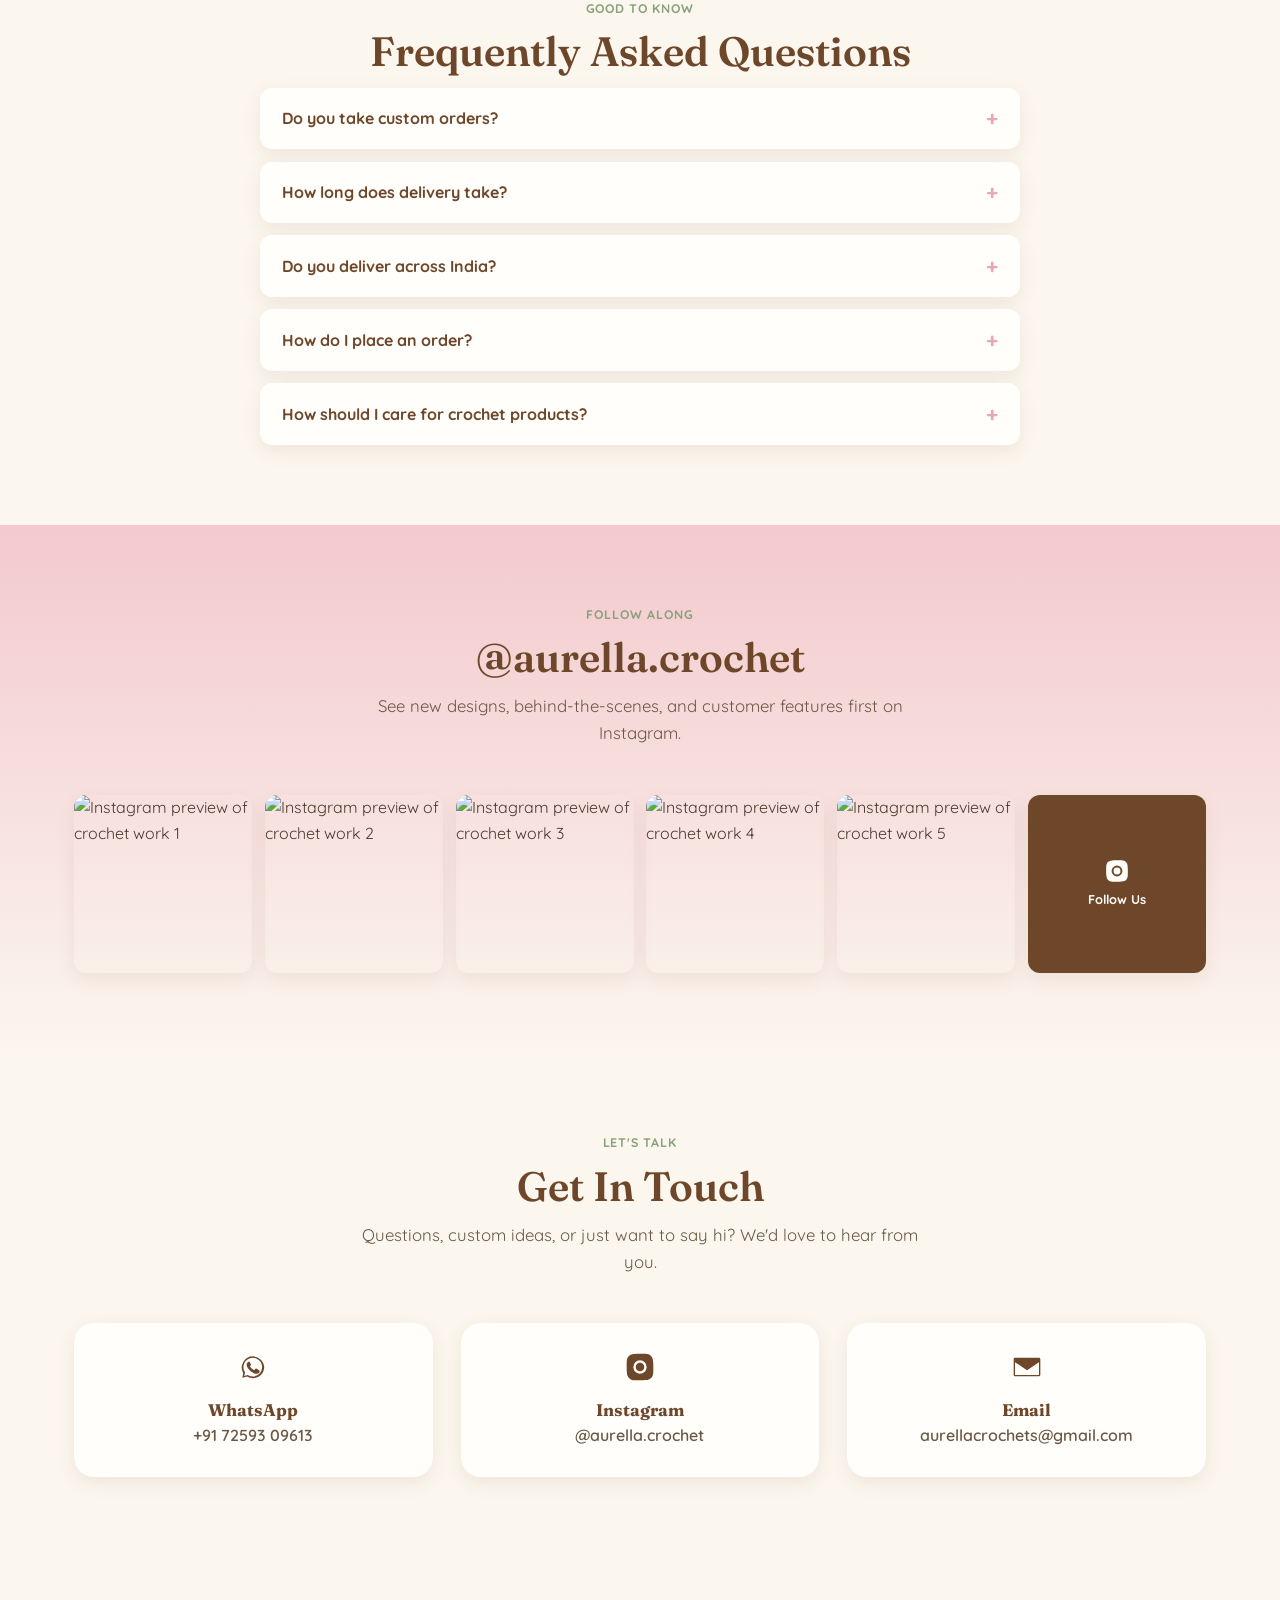
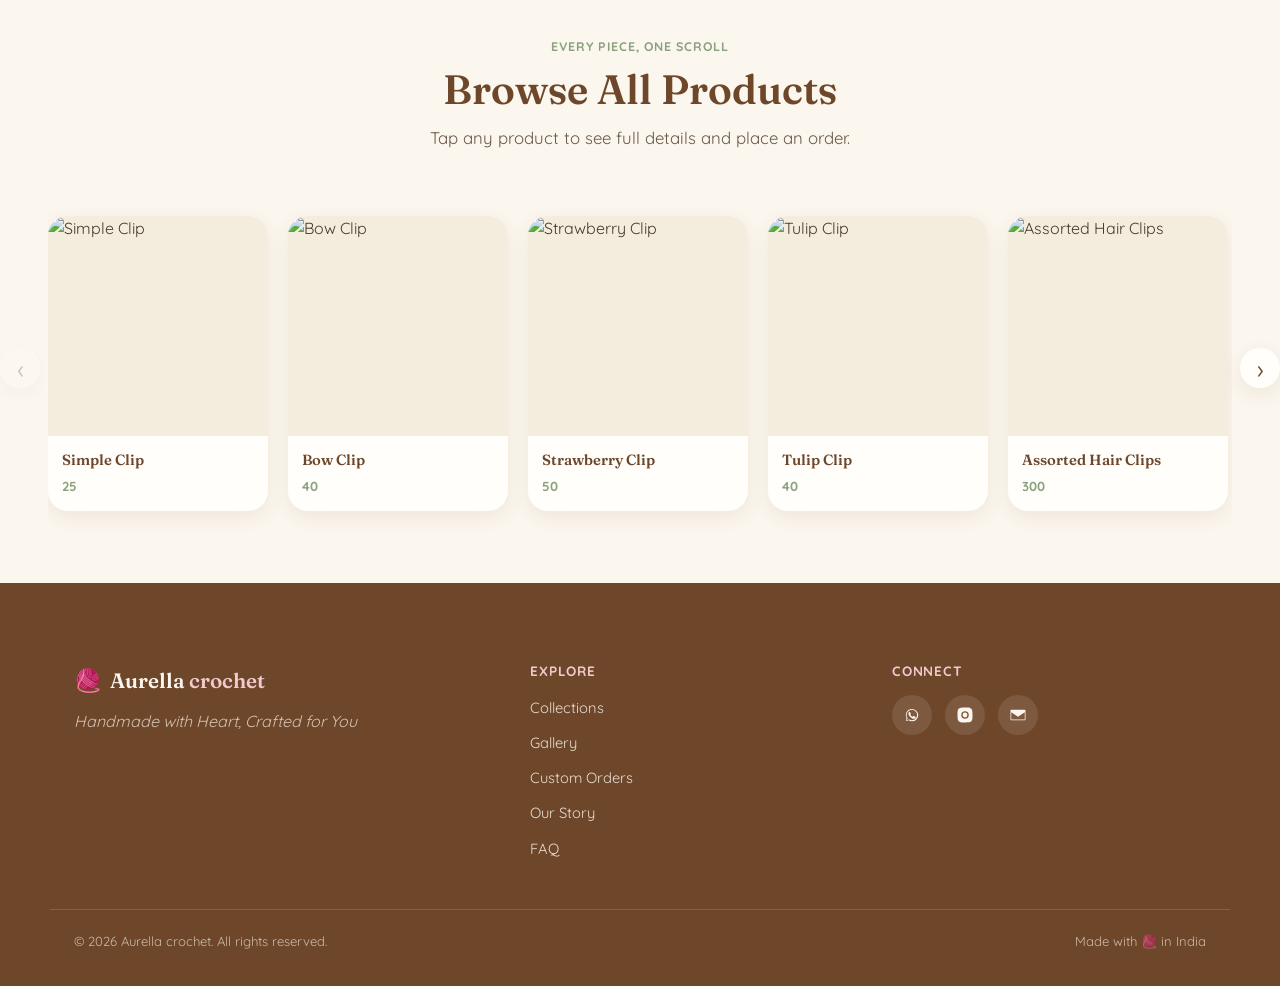
==== commit e8141ffc: "Update index.html" ====
--- a/index.html
+++ b/index.html
@@ -186,7 +186,6 @@
           </div>
           <h3>Cardigans</h3>
           <p>Cozy, breathable, made-to-love layers for every season.</p>
-          <span class="price">Price: ₹NA</span>
           <a href="#gallery" class="btn btn-outline btn-small featured-category-link" data-scroll-category="cardigans">View Collection</a>
         </article>
 
@@ -197,7 +196,6 @@
           </div>
           <h3>Bags</h3>
           <p>Sturdy, handmade totes and shoulder bags for everyday adventures.</p>
-          <span class="price">Price: ₹NA</span>
           <a href="#gallery" class="btn btn-outline btn-small featured-category-link" data-scroll-category="Bags">View Collection</a>
         </article>
 
@@ -208,7 +206,6 @@
           </div>
           <h3>Hair Accessories</h3>
           <p>Sweet little details — clips, parandis, and bows that finish any look.</p>
-          <span class="price">Price: ₹NA</span>
           <a href="#gallery" class="btn btn-outline btn-small featured-category-link" data-scroll-category="hair">View Collection</a>
         </article>
 
@@ -219,7 +216,6 @@
           </div>
           <h3>Keychains</h3>
           <p>Tiny, huggable companions for your bag and keys.</p>
-          <span class="price">Price: ₹NA</span>
           <a href="#gallery" class="btn btn-outline btn-small featured-category-link" data-scroll-category="keychains">View Collection</a>
         </article>
 
@@ -620,7 +616,7 @@
         '<div class="slider-dots"></div>' +
       '</div>' +
       '<a href="product.html?id=' + p.id + '" class="product-card-link"><h4>' + p.name + '</h4></a>' +
-      '<span class="price">Price: ' + (p.price || '₹NA') + '</span>' +
+      '<span class="price">Price: ' + (p.price ? (p.price.toString().startsWith('₹') ? p.price : '₹' + p.price) : '₹NA') + '</span>' +
       '<div class="product-card-actions">' +
         '<button class="btn-add-to-cart" onclick="window.AurellaCart && window.AurellaCart.addToCart(\'' + p.id + '\', \'' + p.name.replace(/'/g, "\\'") + '\', \'' + (p.price || '0').replace('₹','') + '\', \'' + firstImg + '\')">🛒 Add to Cart</button>' +
         '<a href="' + waLink + '" class="btn btn-outline btn-small" target="_blank" rel="noopener">Order Now</a>' +
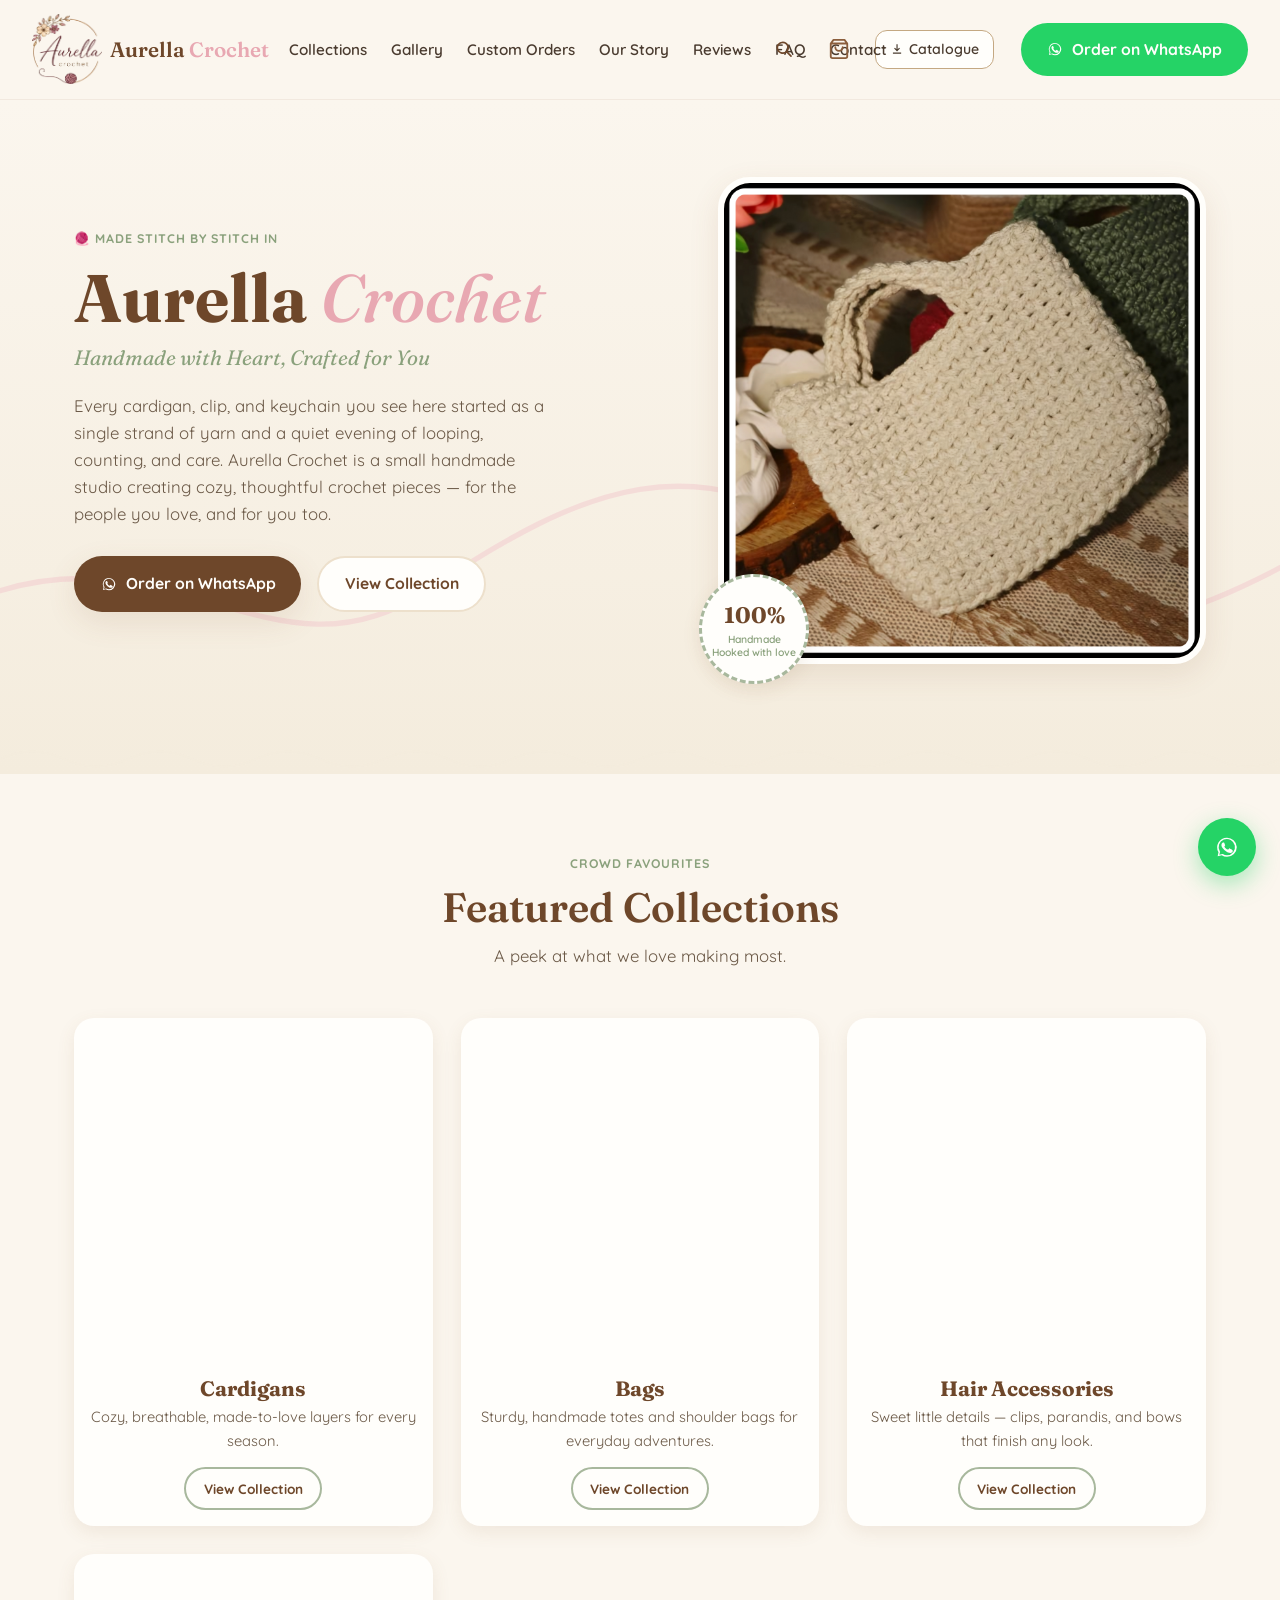
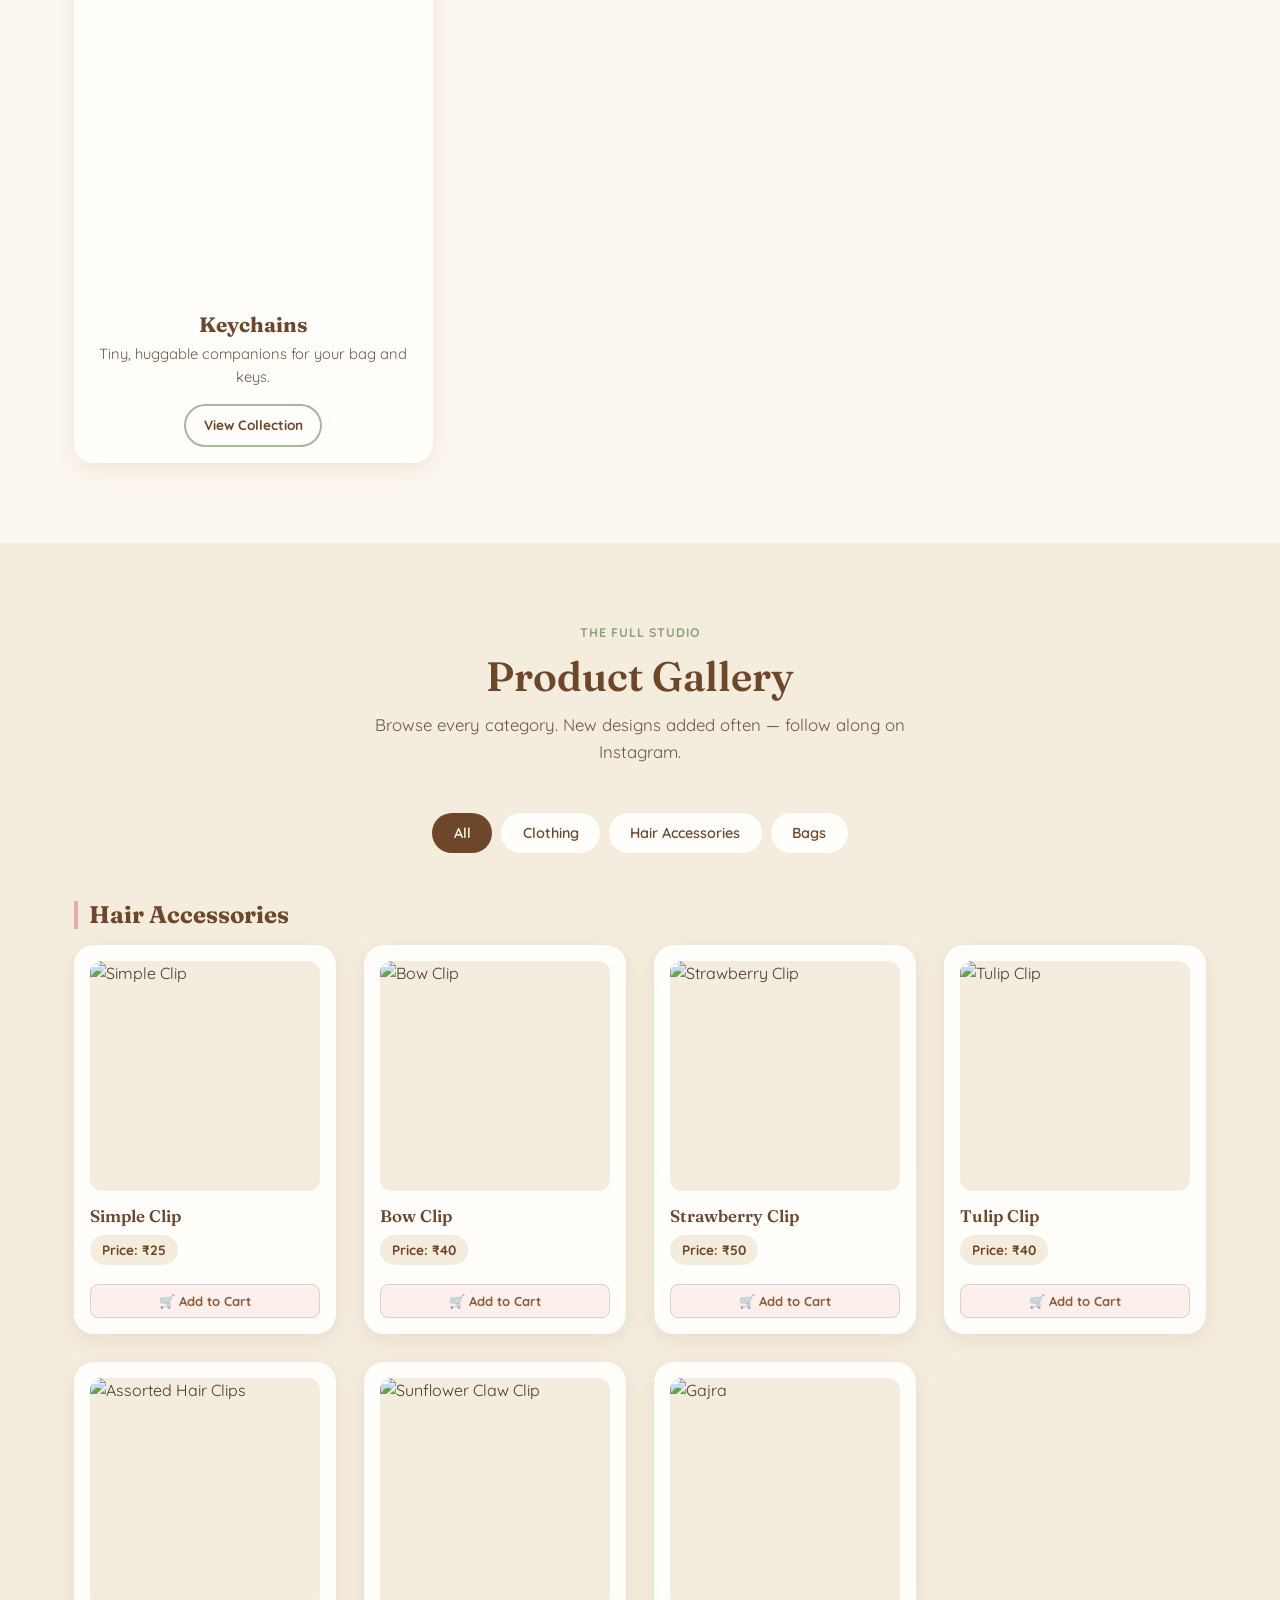
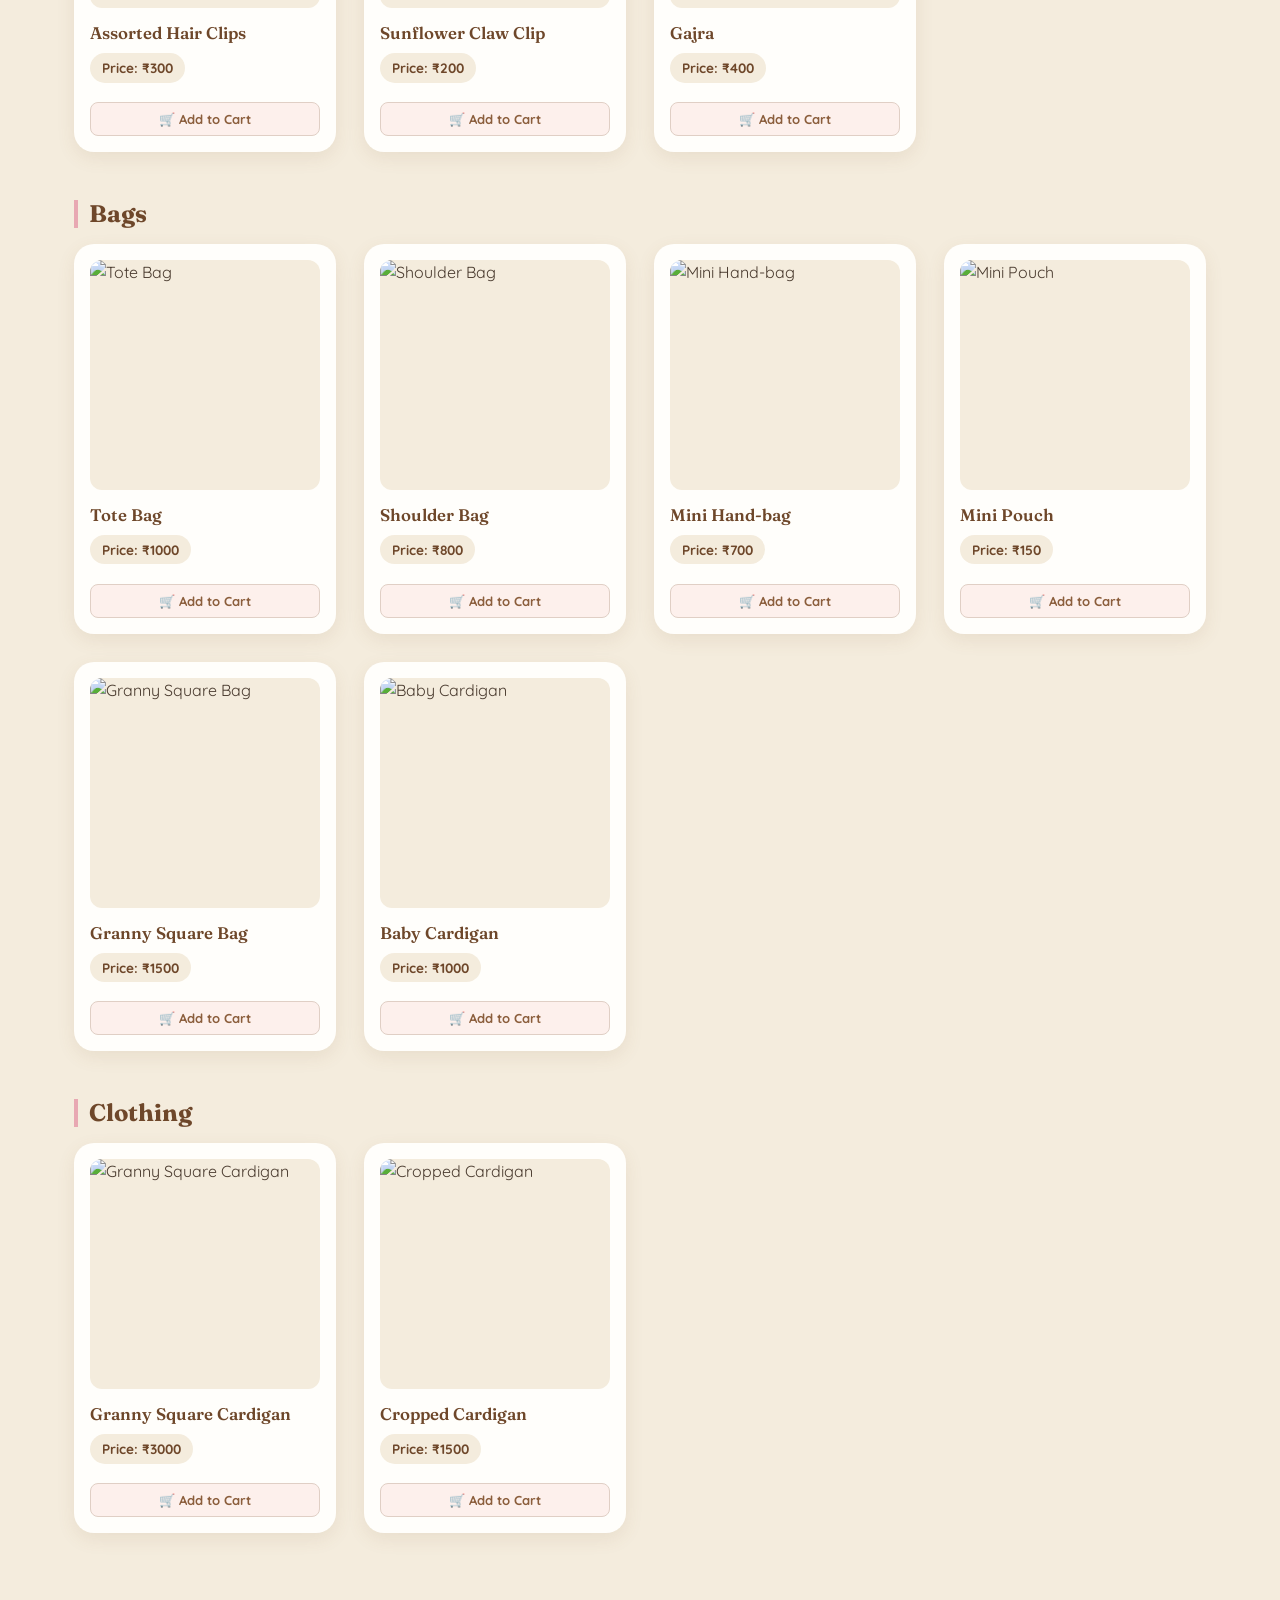
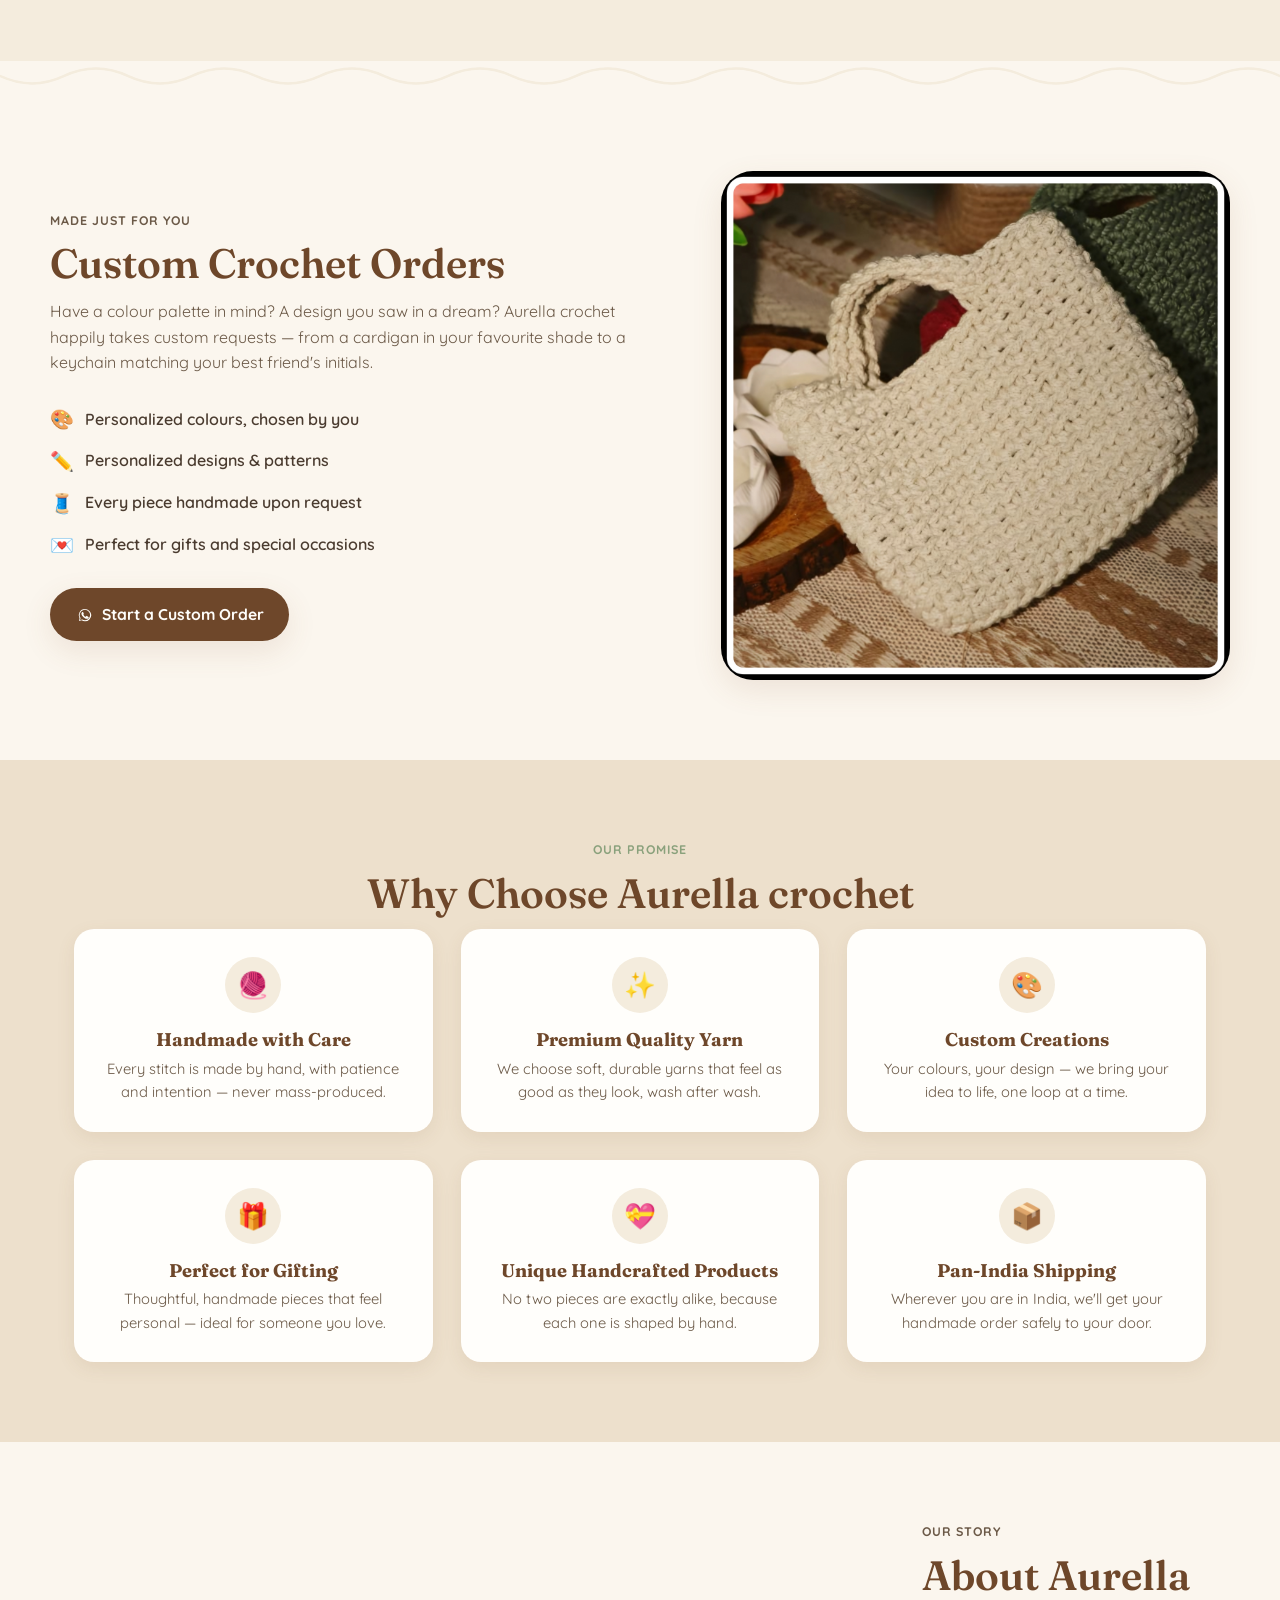
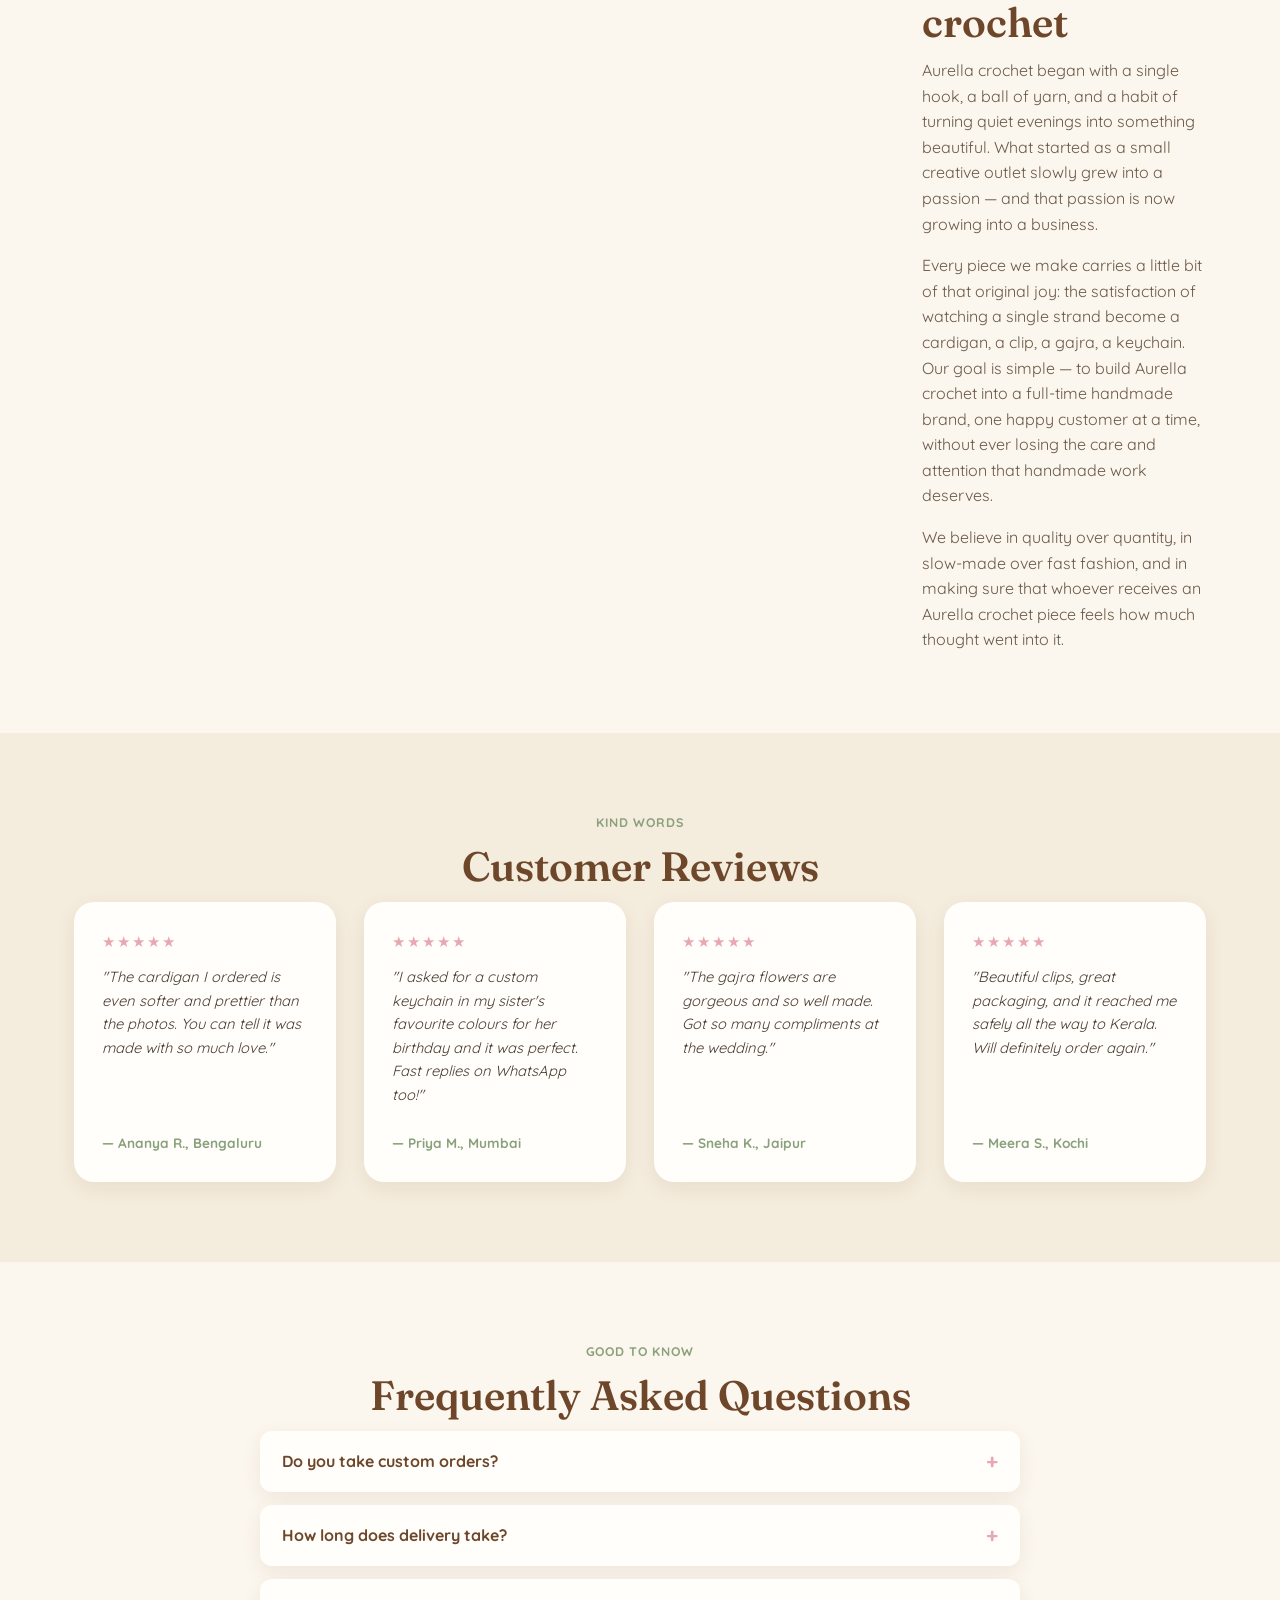
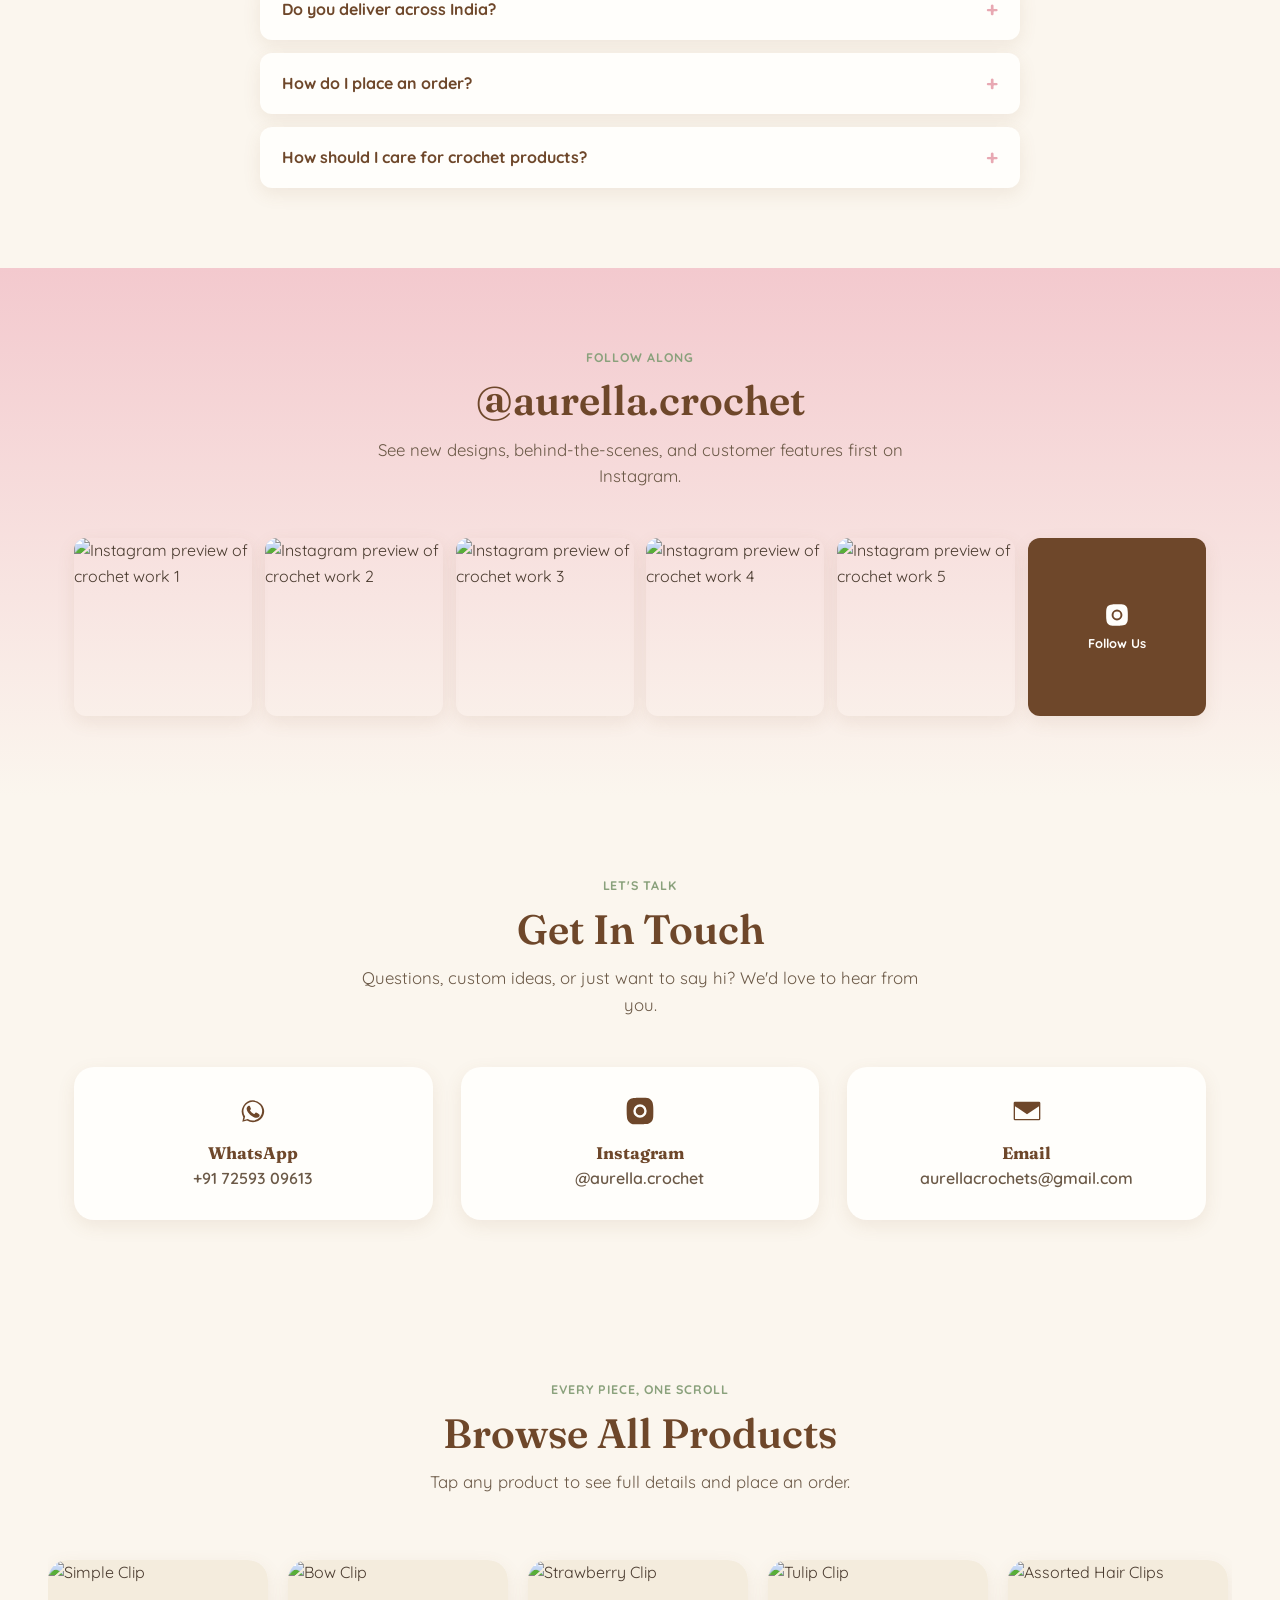
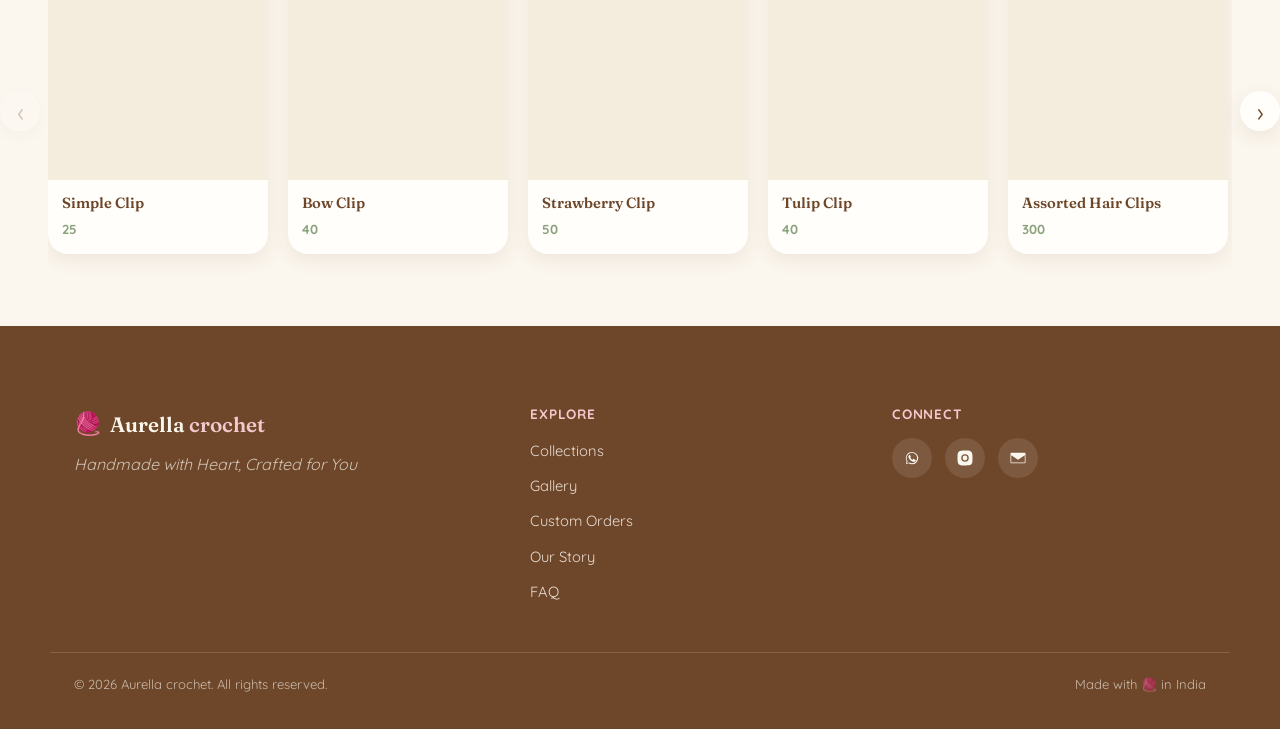
==== commit 6eb71fa7: "Add files via upload" ====
--- a/index.html
+++ b/index.html
@@ -605,21 +605,28 @@
 
   function buildCard(p) {
     var firstImg = p.images && p.images[0] ? p.images[0] : p.image;
-    var waLink = waBase + encodeURIComponent('"' + p.name + '"') + '%20and%20would%20like%20more%20information.';
+    var priceRaw = (p.price || '0').toString().replace('₹', '');
+    var priceDisplay = p.price ? (p.price.toString().startsWith('₹') ? p.price : '₹' + p.price) : '₹NA';
+    var safeName = p.name.replace(/"/g, '&quot;');
     return '<article class="product-card" id="' + p.id + '">' +
       '<div class="product-img-slider" data-product-id="' + p.id + '">' +
         '<div class="slider-track">' +
-          '<img class="slide active" src="' + firstImg + '" alt="' + p.name + '" loading="lazy" width="600" height="600">' +
+          '<img class="slide active" src="' + firstImg + '" alt="' + safeName + '" loading="lazy" width="600" height="600">' +
         '</div>' +
         '<button class="slider-prev" aria-label="Previous image">&#8249;</button>' +
         '<button class="slider-next" aria-label="Next image">&#8250;</button>' +
         '<div class="slider-dots"></div>' +
       '</div>' +
       '<a href="product.html?id=' + p.id + '" class="product-card-link"><h4>' + p.name + '</h4></a>' +
-      '<span class="price">Price: ' + (p.price ? (p.price.toString().startsWith('₹') ? p.price : '₹' + p.price) : '₹NA') + '</span>' +
+      '<span class="price">Price: ' + priceDisplay + '</span>' +
       '<div class="product-card-actions">' +
-        '<button class="btn-add-to-cart" onclick="window.AurellaCart && window.AurellaCart.addToCart(\'' + p.id + '\', \'' + p.name.replace(/'/g, "\\'") + '\', \'' + (p.price || '0').replace('₹','') + '\', \'' + firstImg + '\')">🛒 Add to Cart</button>' +
-        '<a href="' + waLink + '" class="btn btn-outline btn-small" target="_blank" rel="noopener">Order Now</a>' +
+        '<div class="atc-control" id="atc-' + p.id + '"' +
+          ' data-sku="' + p.id + '"' +
+          ' data-name="' + safeName + '"' +
+          ' data-price="' + priceRaw + '"' +
+          ' data-image="' + firstImg + '">' +
+          '<button class="btn-add-to-cart">🛒 Add to Cart</button>' +
+        '</div>' +
       '</div>' +
     '</article>';
   }
@@ -636,7 +643,29 @@
   });
 
   var container = document.getElementById('gallery-dynamic');
-  if (container) container.innerHTML = html;
+  if (container) {
+    container.innerHTML = html;
+
+    // Wire up initial "Add to Cart" buttons with JS (no inline onclick)
+    container.querySelectorAll('.atc-control[data-sku]').forEach(function (wrap) {
+      var btn = wrap.querySelector('.btn-add-to-cart');
+      if (!btn) return;
+      btn.addEventListener('click', function () {
+        if (window.AurellaCart) {
+          window.AurellaCart.addToCart(
+            wrap.getAttribute('data-sku'),
+            wrap.getAttribute('data-name'),
+            wrap.getAttribute('data-price'),
+            wrap.getAttribute('data-image')
+          );
+          // refreshCardButtons is called inside addToCart automatically
+        }
+      });
+    });
+
+    // Sync button states in case items are already in cart (e.g. page reload)
+    if (window.AurellaCart) window.AurellaCart.refreshCardButtons();
+  }
 
   // Re-init sliders for the newly injected cards
   if (typeof window.initSliders === 'function') window.initSliders();
--- a/style.css
+++ b/style.css
@@ -1885,4 +1885,31 @@
 .product-card-actions .btn-add-to-cart { flex: 1; justify-content: center; }
 .product-card-actions .btn-outline { flex: 1; text-align: center; }
 .pdp-cta-group { display: flex; gap: 12px; flex-wrap: wrap; align-items: center; margin-bottom: 1rem; }
-.pdp-cta-group .btn { flex: 1; justify-content: center; min-width: 160px; }+.pdp-cta-group .btn { flex: 1; justify-content: center; min-width: 160px; }
+
+/* Inline quantity stepper — replaces "Add to Cart" once item is in cart */
+.atc-control { display: flex; align-items: center; flex: 1; }
+.atc-control .btn-add-to-cart { width: 100%; }
+.atc-control.is-stepper {
+  display: inline-flex; align-items: center; justify-content: space-between;
+  background: #fdf0ec; border: 1.5px solid #c2847a; border-radius: 8px;
+  padding: 4px 6px; gap: 4px; min-width: 100px;
+  animation: atc-pop 0.2s cubic-bezier(0.34, 1.56, 0.64, 1);
+}
+@keyframes atc-pop {
+  from { transform: scale(0.9); opacity: 0.6; }
+  to   { transform: scale(1);   opacity: 1; }
+}
+.atc-qty-btn {
+  width: 28px; height: 28px; border-radius: 50%;
+  border: 1.5px solid #c2847a; background: #fff;
+  color: #8b5e3c; font-size: 17px; font-weight: 700; line-height: 1;
+  display: flex; align-items: center; justify-content: center;
+  cursor: pointer; transition: background 0.15s, transform 0.1s; flex-shrink: 0;
+}
+.atc-qty-btn:hover { background: #f5ddd5; }
+.atc-qty-btn:active { transform: scale(0.9); }
+.atc-qty-val {
+  font-family: 'Quicksand', sans-serif; font-weight: 700; font-size: 15px;
+  color: #6b3020; min-width: 22px; text-align: center; flex: 1;
+}
